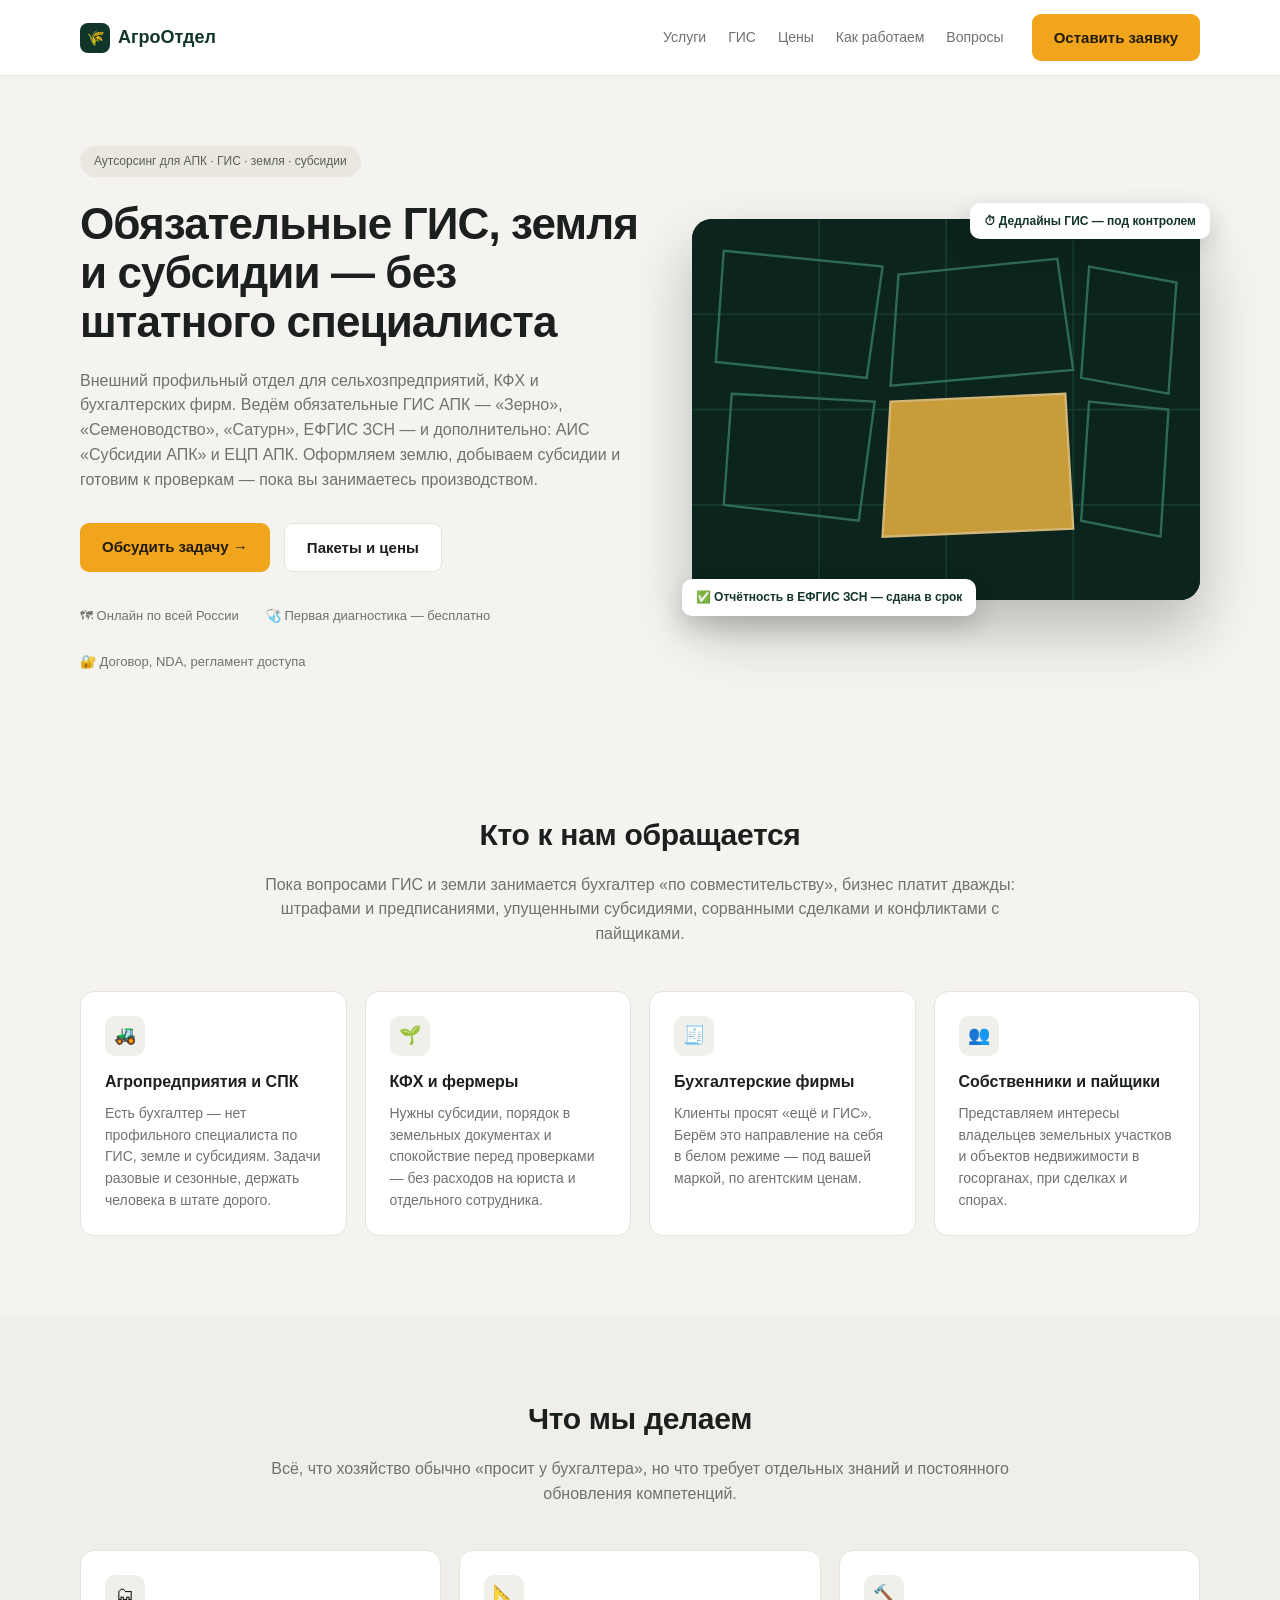
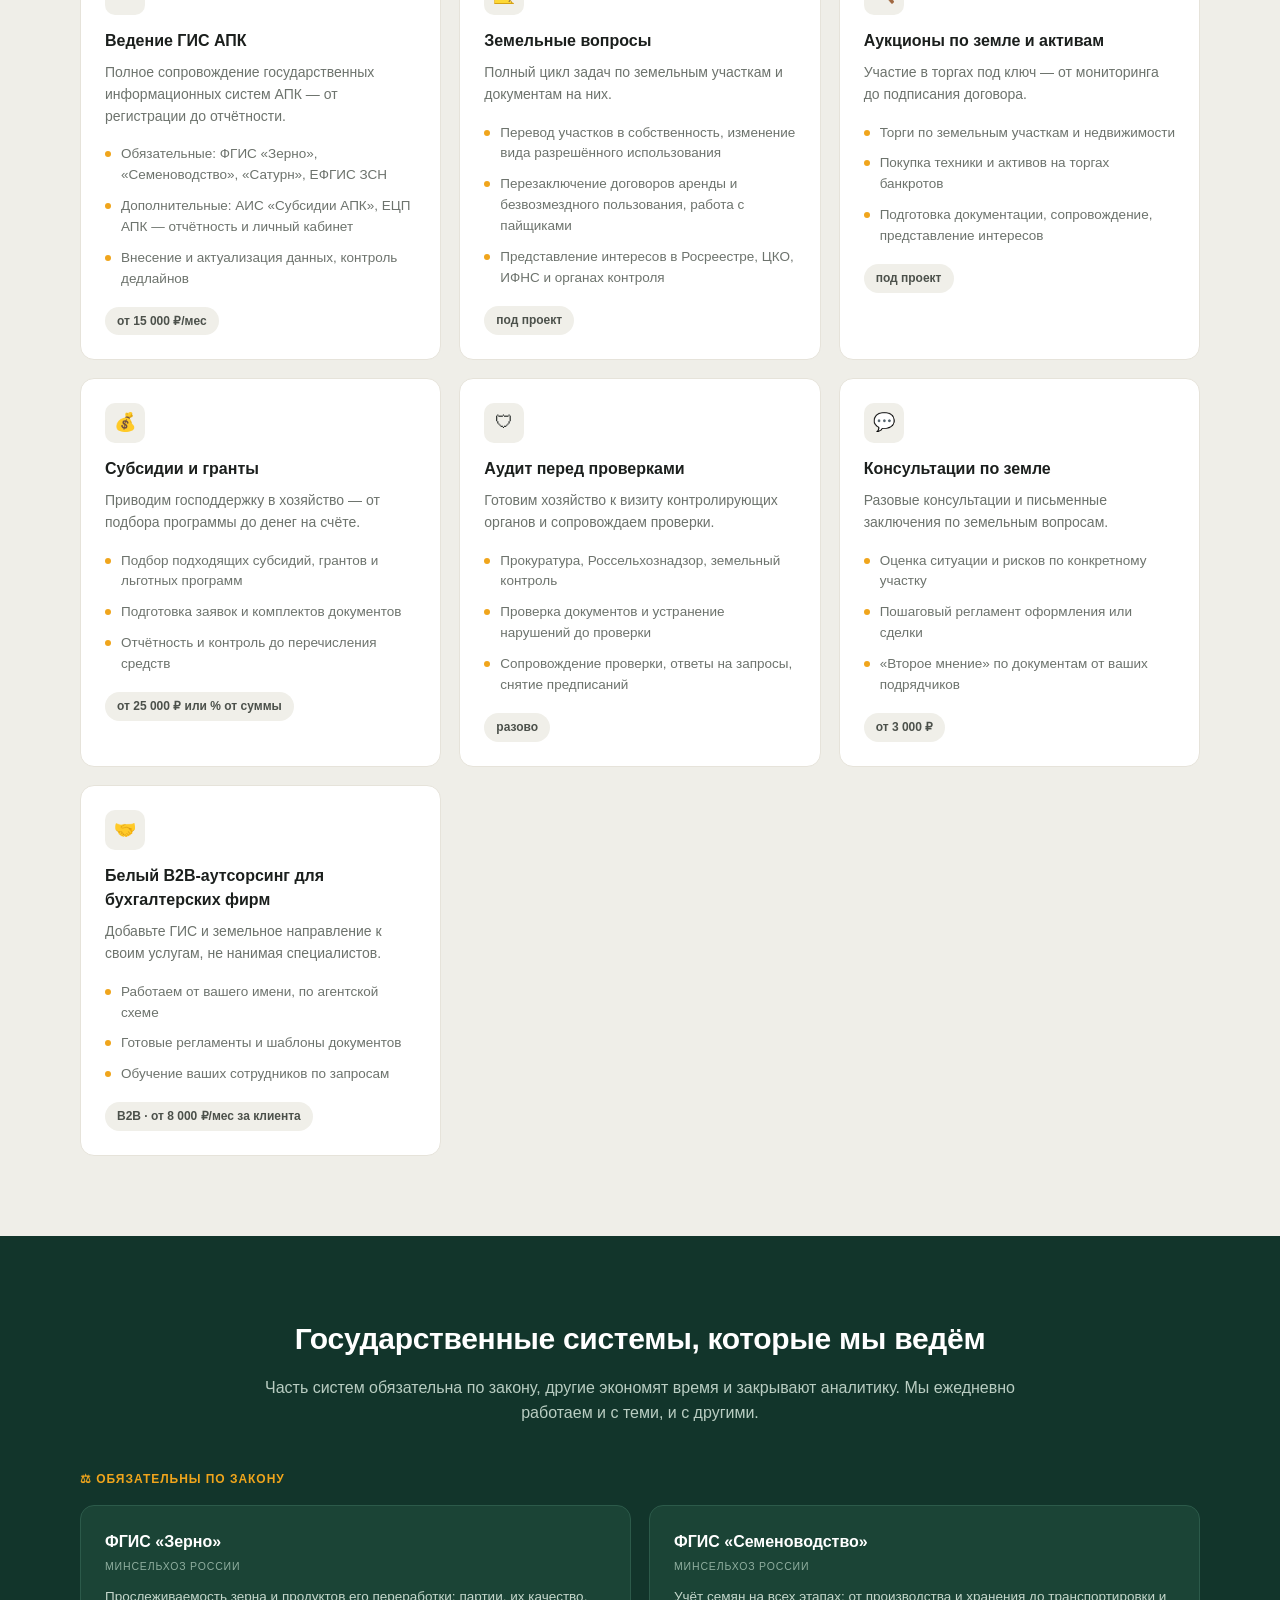
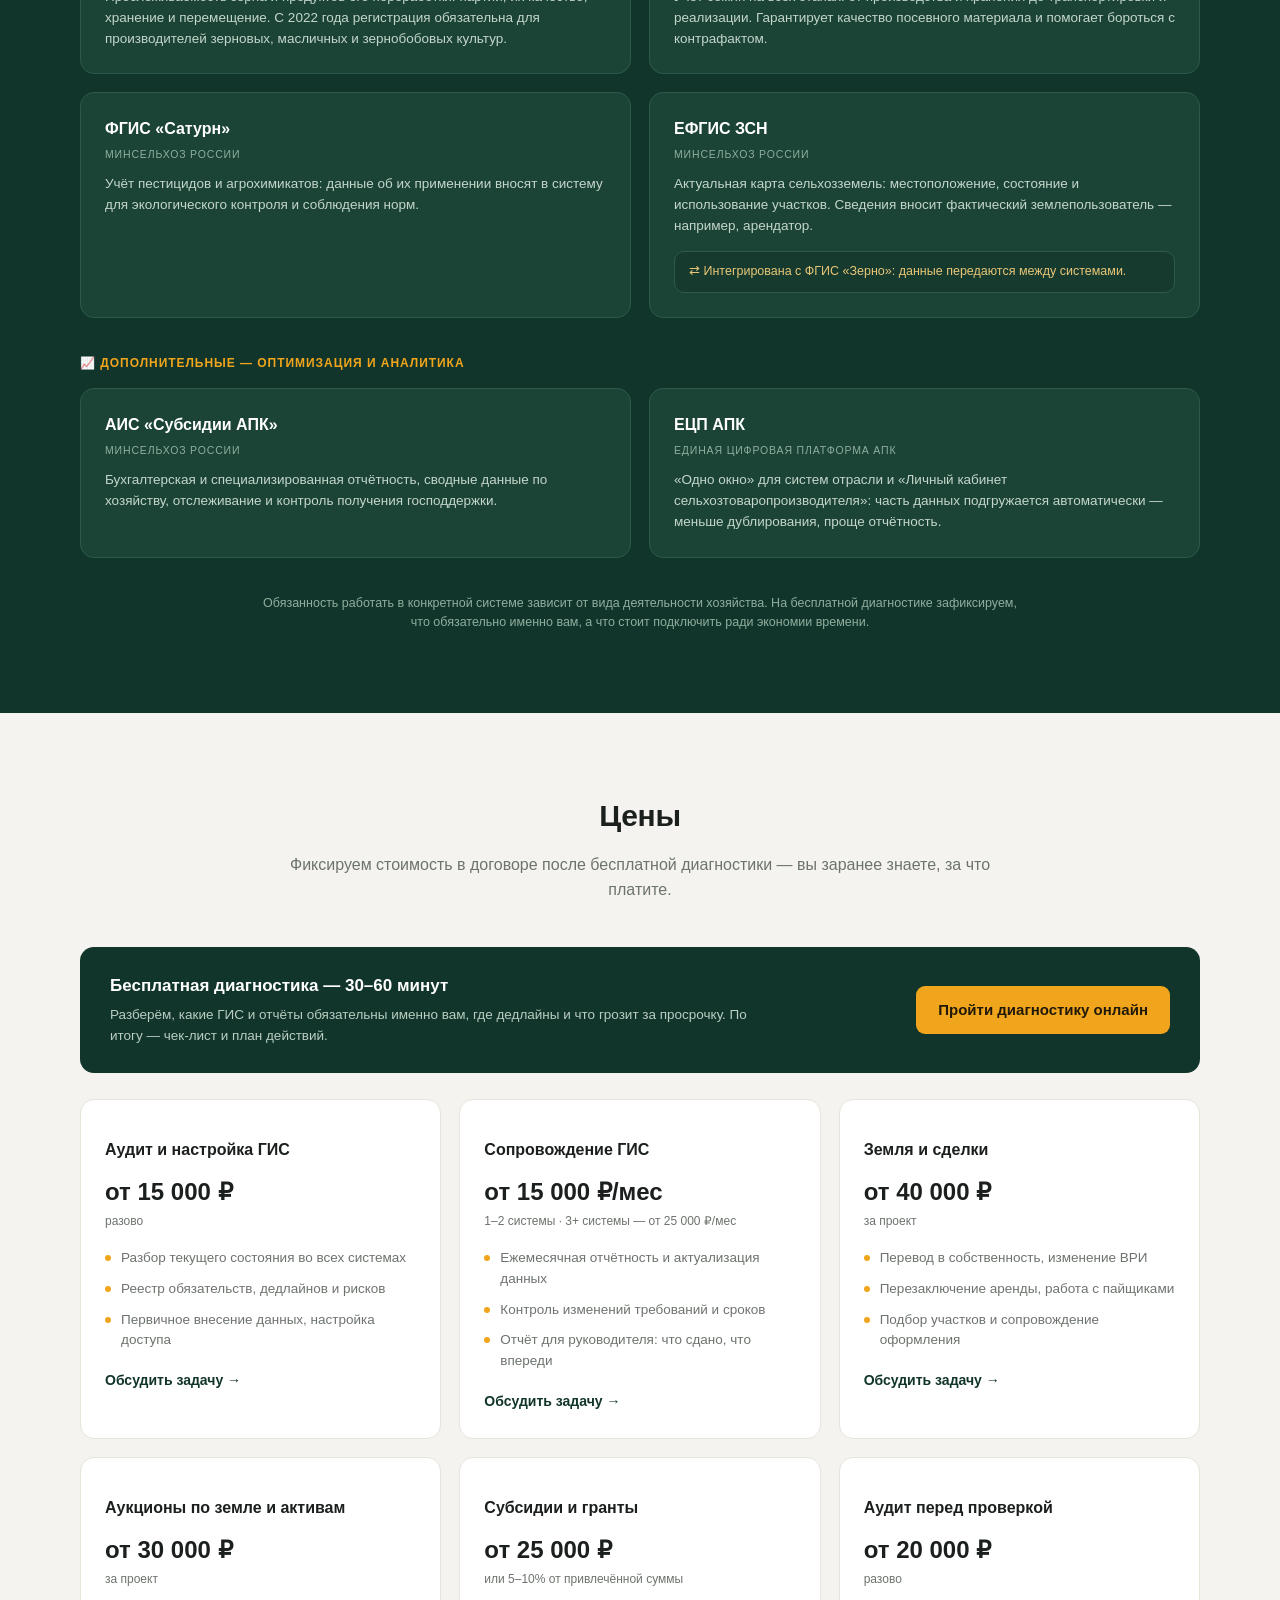
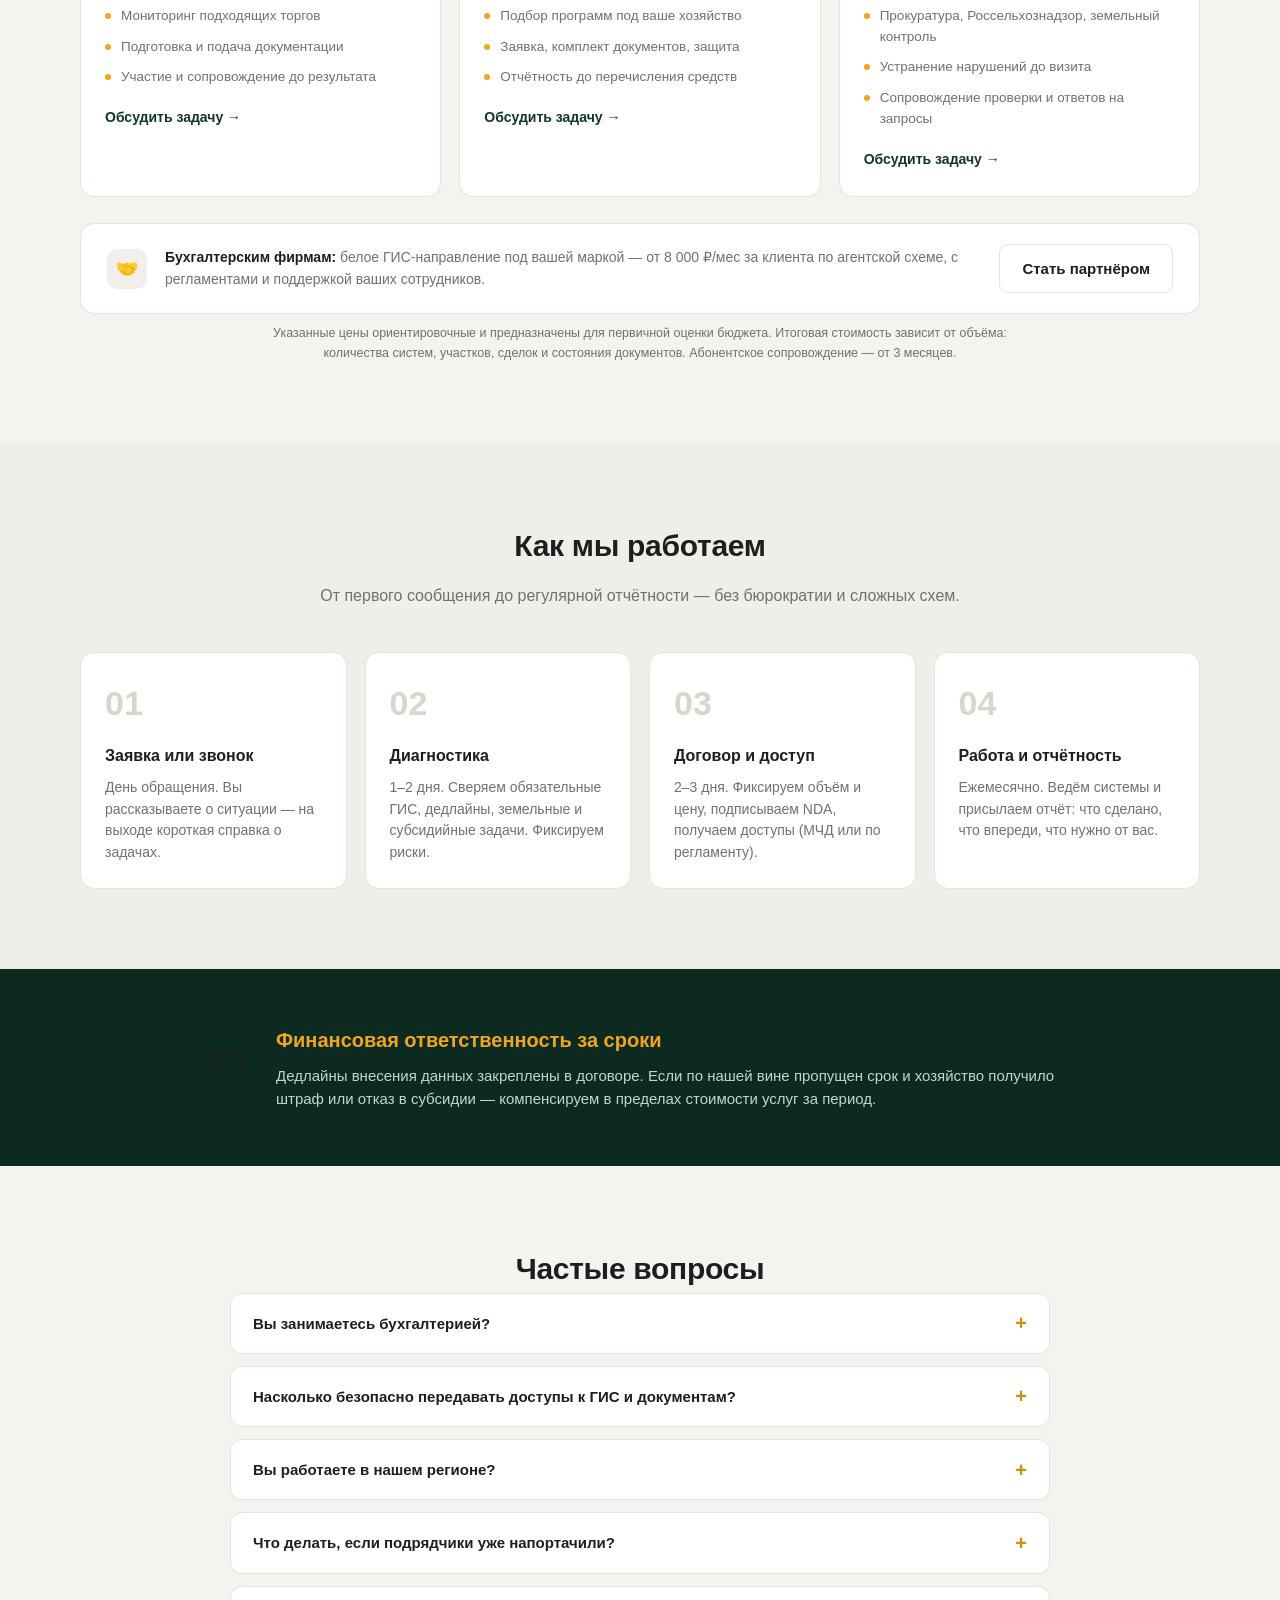
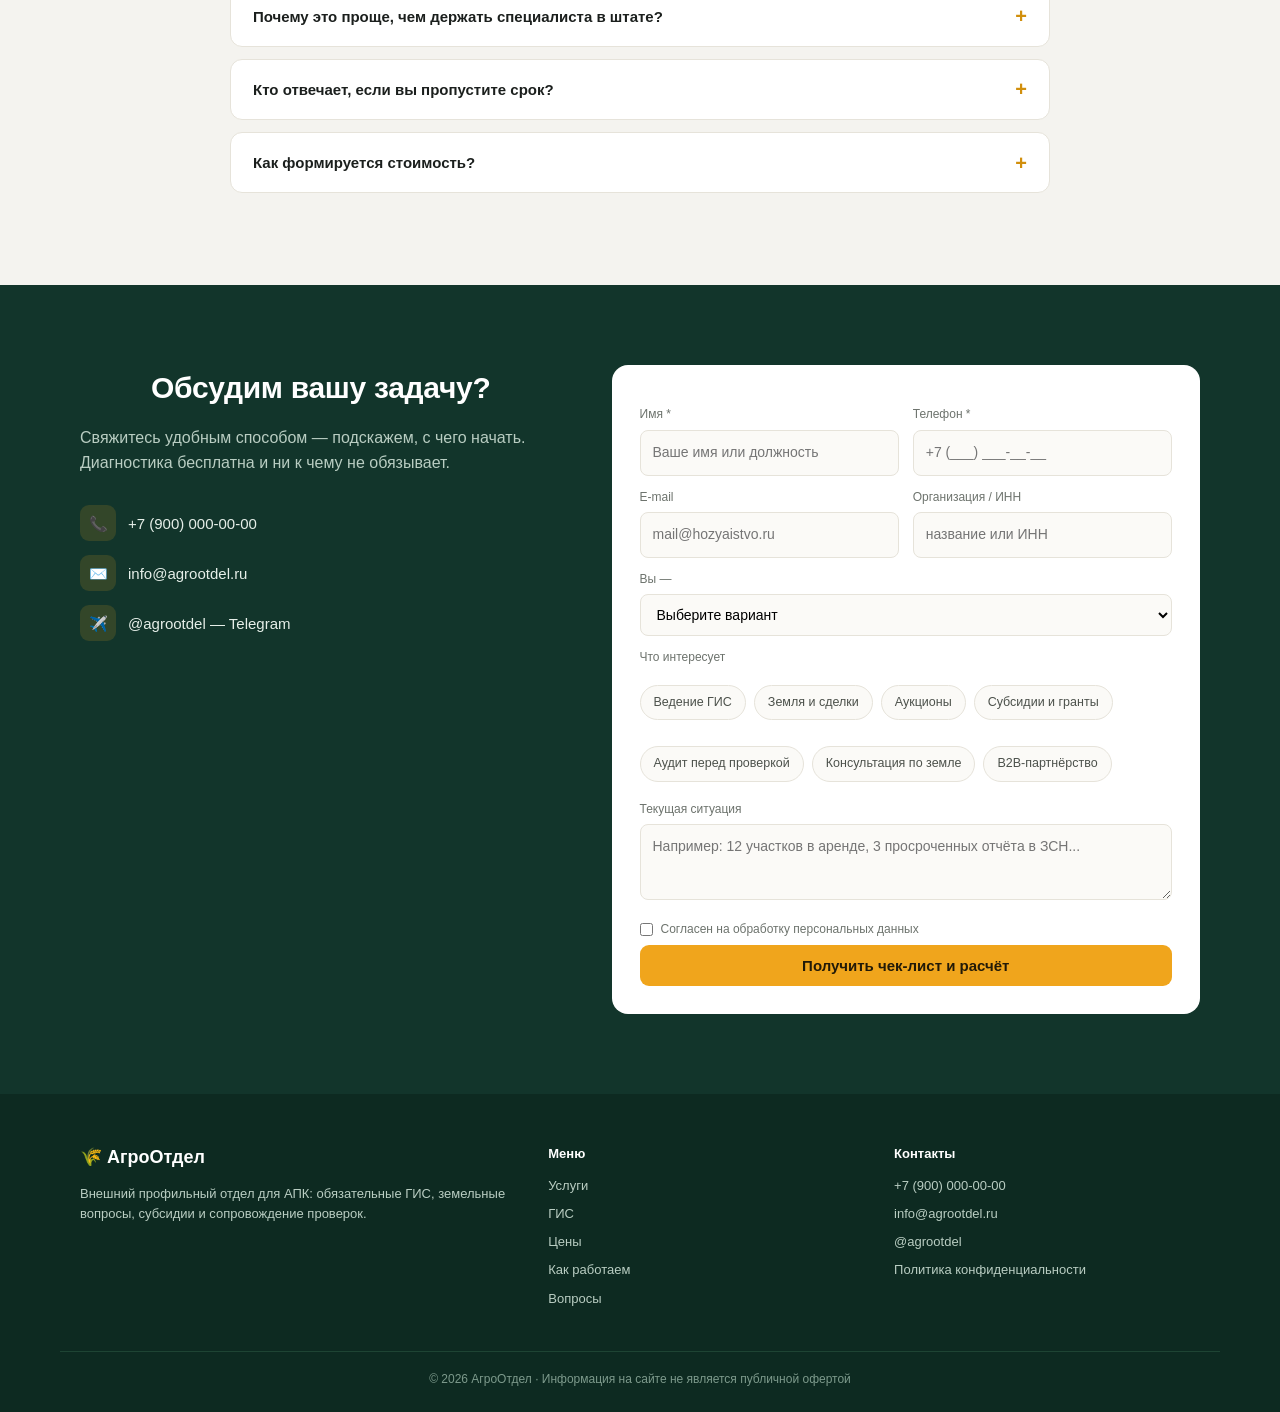
==== index.html @ 26d04b88 "first commit" ====
<!DOCTYPE html>
<html lang="ru">
<head>
    <meta charset="UTF-8">
    <meta name="viewport" content="width=device-width, initial-scale=1.0">
    <title>АгроОтдел — внешний отдел для АПК: ГИС, земля, субсидии</title>
    <meta name="description" content="Ведение ЕФГИС ЗСН, ФГИС Зерно, Семеноводство, Сатурн. Земельные вопросы, аукционы, субсидии, аудит перед проверками. Онлайн по всей России.">
    <link rel="icon" type="image/svg+xml" href="favicon.svg">
    <link rel="stylesheet" href="css/style.css">
</head>
<body>

<header class="header">
    <div class="container header-in">
        <a class="logo" href="#"><span class="logo-ic">🌾</span> АгроОтдел</a>
        <nav class="nav">
            <a href="#services">Услуги</a>
            <a href="#gis">ГИС</a>
            <a href="#prices">Цены</a>
            <a href="#process">Как работаем</a>
            <a href="#faq">Вопросы</a>
        </nav>
        <a href="#lead" class="btn btn-yellow">Оставить заявку</a>
    </div>
</header>

<!-- HERO -->
<section class="hero">
    <div class="container hero-in">
        <div class="hero-left">
            <span class="pill">Аутсорсинг для АПК · ГИС · земля · субсидии</span>
            <h1>Обязательные ГИС, земля и субсидии — без штатного специалиста</h1>
            <p class="hero-sub">Внешний профильный отдел для сельхозпредприятий, КФХ и бухгалтерских фирм. Ведём обязательные ГИС АПК — «Зерно», «Семеноводство», «Сатурн», ЕФГИС ЗСН — и дополнительно: АИС «Субсидии АПК» и ЕЦП АПК. Оформляем землю, добываем субсидии и готовим к проверкам — пока вы занимаетесь производством.</p>
            <div class="hero-btns">
                <a href="#lead" class="btn btn-yellow">Обсудить задачу →</a>
                <a href="#prices" class="btn btn-ghost">Пакеты и цены</a>
            </div>
            <div class="trust">
                <span>🗺 Онлайн по всей России</span>
                <span>🩺 Первая диагностика — бесплатно</span>
                <span>🔐 Договор, NDA, регламент доступа</span>
            </div>
        </div>
        <div class="hero-right">
            <div class="map-card">
                <svg viewBox="0 0 320 240" xmlns="http://www.w3.org/2000/svg">
                    <rect width="320" height="240" fill="#0b241d"/>
                    <g stroke="#173c2e" stroke-width="1"><path d="M0 60H320M0 120H320M0 180H320M80 0V240M160 0V240M240 0V240"/></g>
                    <g stroke="#2e6b52" stroke-width="1.5" fill="none">
                        <path d="M20 20L120 30L110 100L15 90Z"/><path d="M130 35L230 25L240 95L125 105Z"/>
                        <path d="M250 30L305 40L300 110L245 100Z"/><path d="M25 110L115 115L105 190L20 180Z"/>
                        <path d="M250 115L300 120L295 200L245 190Z"/>
                    </g>
                    <path d="M125 115L235 110L240 195L120 200Z" fill="#e8b13f" opacity="0.85" stroke="#f5d08a" stroke-width="1.5"/>
                </svg>
                <div class="float-pill fp-top">⏱ Дедлайны ГИС — под контролем</div>
                <div class="float-pill fp-bottom">✅ Отчётность в ЕФГИС ЗСН — сдана в срок</div>
            </div>
        </div>
    </div>
</section>

<!-- КТО ОБРАЩАЕТСЯ -->
<section class="section">
    <div class="container">
        <h2 class="h2">Кто к нам обращается</h2>
        <p class="sub">Пока вопросами ГИС и земли занимается бухгалтер «по совместительству», бизнес платит дважды: штрафами и предписаниями, упущенными субсидиями, сорванными сделками и конфликтами с пайщиками.</p>
        <div class="grid4">
            <div class="card"><div class="ic">🚜</div><h3>Агропредприятия и СПК</h3><p>Есть бухгалтер — нет профильного специалиста по ГИС, земле и субсидиям. Задачи разовые и сезонные, держать человека в штате дорого.</p></div>
            <div class="card"><div class="ic">🌱</div><h3>КФХ и фермеры</h3><p>Нужны субсидии, порядок в земельных документах и спокойствие перед проверками — без расходов на юриста и отдельного сотрудника.</p></div>
            <div class="card"><div class="ic">🧾</div><h3>Бухгалтерские фирмы</h3><p>Клиенты просят «ещё и ГИС». Берём это направление на себя в белом режиме — под вашей маркой, по агентским ценам.</p></div>
            <div class="card"><div class="ic">👥</div><h3>Собственники и пайщики</h3><p>Представляем интересы владельцев земельных участков и объектов недвижимости в госорганах, при сделках и спорах.</p></div>
        </div>
    </div>
</section>

<!-- УСЛУГИ -->
<section id="services" class="section alt">
    <div class="container">
        <h2 class="h2">Что мы делаем</h2>
        <p class="sub">Всё, что хозяйство обычно «просит у бухгалтера», но что требует отдельных знаний и постоянного обновления компетенций.</p>
        <div class="grid3">
            <div class="card srv">
                <div class="ic">🗂</div><h3>Ведение ГИС АПК</h3>
                <p>Полное сопровождение государственных информационных систем АПК — от регистрации до отчётности.</p>
                <ul>
                    <li>Обязательные: ФГИС «Зерно», «Семеноводство», «Сатурн», ЕФГИС ЗСН</li>
                    <li>Дополнительные: АИС «Субсидии АПК», ЕЦП АПК — отчётность и личный кабинет</li>
                    <li>Внесение и актуализация данных, контроль дедлайнов</li>
                </ul>
                <span class="tag">от 15 000 ₽/мес</span>
            </div>
            <div class="card srv">
                <div class="ic">📐</div><h3>Земельные вопросы</h3>
                <p>Полный цикл задач по земельным участкам и документам на них.</p>
                <ul>
                    <li>Перевод участков в собственность, изменение вида разрешённого использования</li>
                    <li>Перезаключение договоров аренды и безвозмездного пользования, работа с пайщиками</li>
                    <li>Представление интересов в Росреестре, ЦКО, ИФНС и органах контроля</li>
                </ul>
                <span class="tag">под проект</span>
            </div>
            <div class="card srv">
                <div class="ic">🔨</div><h3>Аукционы по земле и активам</h3>
                <p>Участие в торгах под ключ — от мониторинга до подписания договора.</p>
                <ul>
                    <li>Торги по земельным участкам и недвижимости</li>
                    <li>Покупка техники и активов на торгах банкротов</li>
                    <li>Подготовка документации, сопровождение, представление интересов</li>
                </ul>
                <span class="tag">под проект</span>
            </div>
            <div class="card srv">
                <div class="ic">💰</div><h3>Субсидии и гранты</h3>
                <p>Приводим господдержку в хозяйство — от подбора программы до денег на счёте.</p>
                <ul>
                    <li>Подбор подходящих субсидий, грантов и льготных программ</li>
                    <li>Подготовка заявок и комплектов документов</li>
                    <li>Отчётность и контроль до перечисления средств</li>
                </ul>
                <span class="tag">от 25 000 ₽ или % от суммы</span>
            </div>
            <div class="card srv">
                <div class="ic">🛡</div><h3>Аудит перед проверками</h3>
                <p>Готовим хозяйство к визиту контролирующих органов и сопровождаем проверки.</p>
                <ul>
                    <li>Прокуратура, Россельхознадзор, земельный контроль</li>
                    <li>Проверка документов и устранение нарушений до проверки</li>
                    <li>Сопровождение проверки, ответы на запросы, снятие предписаний</li>
                </ul>
                <span class="tag">разово</span>
            </div>
            <div class="card srv">
                <div class="ic">💬</div><h3>Консультации по земле</h3>
                <p>Разовые консультации и письменные заключения по земельным вопросам.</p>
                <ul>
                    <li>Оценка ситуации и рисков по конкретному участку</li>
                    <li>Пошаговый регламент оформления или сделки</li>
                    <li>«Второе мнение» по документам от ваших подрядчиков</li>
                </ul>
                <span class="tag">от 3 000 ₽</span>
            </div>
            <div class="card srv">
                <div class="ic">🤝</div><h3>Белый B2B-аутсорсинг для бухгалтерских фирм</h3>
                <p>Добавьте ГИС и земельное направление к своим услугам, не нанимая специалистов.</p>
                <ul>
                    <li>Работаем от вашего имени, по агентской схеме</li>
                    <li>Готовые регламенты и шаблоны документов</li>
                    <li>Обучение ваших сотрудников по запросам</li>
                </ul>
                <span class="tag">B2B · от 8 000 ₽/мес за клиента</span>
            </div>
        </div>
    </div>
</section>

<!-- ГИС -->
<section id="gis" class="dark">
    <div class="container">
        <h2 class="h2 light">Государственные системы, которые мы ведём</h2>
        <p class="sub light">Часть систем обязательна по закону, другие экономят время и закрывают аналитику. Мы ежедневно работаем и с теми, и с другими.</p>

        <p class="group-label">⚖ Обязательны по закону</p>
        <div class="grid2">
            <div class="gcard"><h3>ФГИС «Зерно»</h3><span class="org">МИНСЕЛЬХОЗ РОССИИ</span><p>Прослеживаемость зерна и продуктов его переработки: партии, их качество, хранение и перемещение. С 2022 года регистрация обязательна для производителей зерновых, масличных и зернобобовых культур.</p></div>
            <div class="gcard"><h3>ФГИС «Семеноводство»</h3><span class="org">МИНСЕЛЬХОЗ РОССИИ</span><p>Учёт семян на всех этапах: от производства и хранения до транспортировки и реализации. Гарантирует качество посевного материала и помогает бороться с контрафактом.</p></div>
            <div class="gcard"><h3>ФГИС «Сатурн»</h3><span class="org">МИНСЕЛЬХОЗ РОССИИ</span><p>Учёт пестицидов и агрохимикатов: данные об их применении вносят в систему для экологического контроля и соблюдения норм.</p></div>
            <div class="gcard"><h3>ЕФГИС ЗСН</h3><span class="org">МИНСЕЛЬХОЗ РОССИИ</span><p>Актуальная карта сельхозземель: местоположение, состояние и использование участков. Сведения вносит фактический землепользователь — например, арендатор.</p><div class="note">⇄ Интегрирована с ФГИС «Зерно»: данные передаются между системами.</div></div>
        </div>

        <p class="group-label">📈 Дополнительные — оптимизация и аналитика</p>
        <div class="grid2">
            <div class="gcard"><h3>АИС «Субсидии АПК»</h3><span class="org">МИНСЕЛЬХОЗ РОССИИ</span><p>Бухгалтерская и специализированная отчётность, сводные данные по хозяйству, отслеживание и контроль получения господдержки.</p></div>
            <div class="gcard"><h3>ЕЦП АПК</h3><span class="org">ЕДИНАЯ ЦИФРОВАЯ ПЛАТФОРМА АПК</span><p>«Одно окно» для систем отрасли и «Личный кабинет сельхозтоваропроизводителя»: часть данных подгружается автоматически — меньше дублирования, проще отчётность.</p></div>
        </div>
        <p class="foot-note">Обязанность работать в конкретной системе зависит от вида деятельности хозяйства. На бесплатной диагностике зафиксируем, что обязательно именно вам, а что стоит подключить ради экономии времени.</p>
    </div>
</section>

<!-- ЦЕНЫ -->
<section id="prices" class="section">
    <div class="container">
        <h2 class="h2">Цены</h2>
        <p class="sub">Фиксируем стоимость в договоре после бесплатной диагностики — вы заранее знаете, за что платите.</p>

        <div class="diag-banner">
            <div class="diag-txt">
                <strong>Бесплатная диагностика — 30–60 минут</strong>
                <p>Разберём, какие ГИС и отчёты обязательны именно вам, где дедлайны и что грозит за просрочку. По итогу — чек-лист и план действий.</p>
            </div>
            <a href="diagnostika.html" class="btn btn-yellow">Пройти диагностику онлайн</a>
        </div>

        <div class="grid3">
            <div class="card price"><h3>Аудит и настройка ГИС</h3><div class="sum">от 15 000 ₽</div><span class="per">разово</span>
                <ul><li>Разбор текущего состояния во всех системах</li><li>Реестр обязательств, дедлайнов и рисков</li><li>Первичное внесение данных, настройка доступа</li></ul>
                <a class="link" href="#lead">Обсудить задачу →</a></div>
            <div class="card price"><h3>Сопровождение ГИС</h3><div class="sum">от 15 000 ₽/мес</div><span class="per">1–2 системы · 3+ системы — от 25 000 ₽/мес</span>
                <ul><li>Ежемесячная отчётность и актуализация данных</li><li>Контроль изменений требований и сроков</li><li>Отчёт для руководителя: что сдано, что впереди</li></ul>
                <a class="link" href="#lead">Обсудить задачу →</a></div>
            <div class="card price"><h3>Земля и сделки</h3><div class="sum">от 40 000 ₽</div><span class="per">за проект</span>
                <ul><li>Перевод в собственность, изменение ВРИ</li><li>Перезаключение аренды, работа с пайщиками</li><li>Подбор участков и сопровождение оформления</li></ul>
                <a class="link" href="#lead">Обсудить задачу →</a></div>
            <div class="card price"><h3>Аукционы по земле и активам</h3><div class="sum">от 30 000 ₽</div><span class="per">за проект</span>
                <ul><li>Мониторинг подходящих торгов</li><li>Подготовка и подача документации</li><li>Участие и сопровождение до результата</li></ul>
                <a class="link" href="#lead">Обсудить задачу →</a></div>
            <div class="card price"><h3>Субсидии и гранты</h3><div class="sum">от 25 000 ₽</div><span class="per">или 5–10% от привлечённой суммы</span>
                <ul><li>Подбор программ под ваше хозяйство</li><li>Заявка, комплект документов, защита</li><li>Отчётность до перечисления средств</li></ul>
                <a class="link" href="#lead">Обсудить задачу →</a></div>
            <div class="card price"><h3>Аудит перед проверкой</h3><div class="sum">от 20 000 ₽</div><span class="per">разово</span>
                <ul><li>Прокуратура, Россельхознадзор, земельный контроль</li><li>Устранение нарушений до визита</li><li>Сопровождение проверки и ответов на запросы</li></ul>
                <a class="link" href="#lead">Обсудить задачу →</a></div>
        </div>

        <div class="b2b-banner">
            <div class="ic">🤝</div>
            <p><strong>Бухгалтерским фирмам:</strong> белое ГИС-направление под вашей маркой — от 8 000 ₽/мес за клиента по агентской схеме, с регламентами и поддержкой ваших сотрудников.</p>
            <a href="#lead" class="btn btn-ghost">Стать партнёром</a>
        </div>
        <p class="foot-note dark-note">Указанные цены ориентировочные и предназначены для первичной оценки бюджета. Итоговая стоимость зависит от объёма: количества систем, участков, сделок и состояния документов. Абонентское сопровождение — от 3 месяцев.</p>
    </div>
</section>

<!-- КАК РАБОТАЕМ -->
<section id="process" class="section alt">
    <div class="container">
        <h2 class="h2">Как мы работаем</h2>
        <p class="sub">От первого сообщения до регулярной отчётности — без бюрократии и сложных схем.</p>
        <div class="grid4">
            <div class="card step"><span class="num">01</span><h3>Заявка или звонок</h3><p>День обращения. Вы рассказываете о ситуации — на выходе короткая справка о задачах.</p></div>
            <div class="card step"><span class="num">02</span><h3>Диагностика</h3><p>1–2 дня. Сверяем обязательные ГИС, дедлайны, земельные и субсидийные задачи. Фиксируем риски.</p></div>
            <div class="card step"><span class="num">03</span><h3>Договор и доступ</h3><p>2–3 дня. Фиксируем объём и цену, подписываем NDA, получаем доступы (МЧД или по регламенту).</p></div>
            <div class="card step"><span class="num">04</span><h3>Работа и отчётность</h3><p>Ежемесячно. Ведём системы и присылаем отчёт: что сделано, что впереди, что нужно от вас.</p></div>
        </div>
    </div>
</section>

<!-- ОТВЕТСТВЕННОСТЬ -->
<section class="resp">
    <div class="container resp-in">
        <div class="resp-ic">🛡</div>
        <div>
            <h3>Финансовая ответственность за сроки</h3>
            <p>Дедлайны внесения данных закреплены в договоре. Если по нашей вине пропущен срок и хозяйство получило штраф или отказ в субсидии — компенсируем в пределах стоимости услуг за период.</p>
        </div>
    </div>
</section>

<!-- FAQ -->
<section id="faq" class="section">
    <div class="container narrow">
        <h2 class="h2">Частые вопросы</h2>
        <details class="faq"><summary>Вы занимаетесь бухгалтерией?</summary><p>Нет, сознательно. Бухгалтерия — другая ответственность и другие регламенты. Работаем в связке с вашим бухгалтером или бухгалтерской фирмой: они — налоги и первичка, мы — ГИС, земля, субсидии и проверки.</p></details>
        <details class="faq"><summary>Насколько безопасно передавать доступы к ГИС и документам?</summary><p>Работаем по МЧД или регламенту доступа, подписываем NDA. Выдаются минимально необходимые права, все действия логируются, по окончании договора доступы отзываются.</p></details>
        <details class="faq"><summary>Вы работаете в нашем регионе?</summary><p>Да, онлайн по всей России: системы и ведомства цифровые. Выезд на аудит земли и сопровождение проверок — по согласованию.</p></details>
        <details class="faq"><summary>Что делать, если подрядчики уже напортачили?</summary><p>Начинаем с аудита: фиксируем нарушения и предписания, составляем план устранения, оспариваем штрафы, где возможно, и берём ведение на себя.</p></details>
        <details class="faq"><summary>Почему это проще, чем держать специалиста в штате?</summary><p>Штатный специалист — от 60–80 тыс. ₽/мес плюс налоги, отпуск и больничные, а его знания устаревают за год. Мы — команда, которая ежедневно ведёт десятки хозяйств и держит компетенцию в тонусе.</p></details>
        <details class="faq"><summary>Кто отвечает, если вы пропустите срок?</summary><p>Мы. Дедлайны закреплены в договоре; за пропуск по нашей вине компенсируем в пределах стоимости услуг за период.</p></details>
        <details class="faq"><summary>Как формируется стоимость?</summary><p>После бесплатной диагностики фиксируем объём и цену в договоре. Абонемент — от количества систем и участков, проекты — от сложности. Цена не меняется задним числом.</p></details>
    </div>
</section>

<!-- ФОРМА -->
<section id="lead" class="dark lead">
    <div class="container lead-in">
        <div class="lead-left">
            <h2 class="h2 light">Обсудим вашу задачу?</h2>
            <p class="sub light">Свяжитесь удобным способом — подскажем, с чего начать. Диагностика бесплатна и ни к чему не обязывает.</p>
            <div class="contact-row"><span class="c-ic">📞</span> <!-- ЗАМЕНИ НА РЕАЛЬНЫЙ ТЕЛЕФОН --> +7 (900) 000-00-00</div>
            <div class="contact-row"><span class="c-ic">✉️</span> info@agrootdel.ru</div>
            <div class="contact-row"><span class="c-ic">✈️</span> @agrootdel — Telegram</div>
        </div>
        <div class="lead-right">
            <form id="lead-form" novalidate>
                <div class="f2">
                    <div><label>Имя *</label><input type="text" name="name" placeholder="Ваше имя или должность" required></div>
                    <div><label>Телефон *</label><input type="tel" name="phone" placeholder="+7 (___) ___-__-__" required></div>
                </div>
                <div class="f2">
                    <div><label>E-mail</label><input type="email" name="email" placeholder="mail@hozyaistvo.ru"></div>
                    <div><label>Организация / ИНН</label><input type="text" name="org" placeholder="название или ИНН"></div>
                </div>
                <label>Вы —</label>
                <select name="who">
                    <option value="">Выберите вариант</option>
                    <option>Агропредприятие / СПК</option>
                    <option>КФХ / фермер</option>
                    <option>Бухгалтерская фирма</option>
                    <option>Собственник / пайщик</option>
                    <option>Другое</option>
                </select>
                <label>Что интересует</label>
                <div class="chips">
                    <label class="chip"><input type="checkbox" name="interest" value="Ведение ГИС"><span>Ведение ГИС</span></label>
                    <label class="chip"><input type="checkbox" name="interest" value="Земля и сделки"><span>Земля и сделки</span></label>
                    <label class="chip"><input type="checkbox" name="interest" value="Аукционы"><span>Аукционы</span></label>
                    <label class="chip"><input type="checkbox" name="interest" value="Субсидии и гранты"><span>Субсидии и гранты</span></label>
                    <label class="chip"><input type="checkbox" name="interest" value="Аудит перед проверкой"><span>Аудит перед проверкой</span></label>
                    <label class="chip"><input type="checkbox" name="interest" value="Консультация по земле"><span>Консультация по земле</span></label>
                    <label class="chip"><input type="checkbox" name="interest" value="B2B-партнёрство"><span>B2B-партнёрство</span></label>
                </div>
                <label>Текущая ситуация</label>
                <textarea name="message" placeholder="Например: 12 участков в аренде, 3 просроченных отчёта в ЗСН..."></textarea>
                <label class="agree"><input type="checkbox"> Согласен на обработку персональных данных</label>
                <button type="submit" class="btn btn-yellow w100">Получить чек-лист и расчёт</button>
            </form>
        </div>
    </div>
</section>

<footer class="footer">
    <div class="container footer-in">
        <div>
            <div class="logo light">🌾 АгроОтдел</div>
            <p>Внешний профильный отдел для АПК: обязательные ГИС, земельные вопросы, субсидии и сопровождение проверок.</p>
        </div>
        <div>
            <strong>Меню</strong>
            <a href="#services">Услуги</a><a href="#gis">ГИС</a><a href="#prices">Цены</a><a href="#process">Как работаем</a><a href="#faq">Вопросы</a>
        </div>
        <div>
            <strong>Контакты</strong>
            <a href="tel:+79000000000">+7 (900) 000-00-00</a>
            <a href="mailto:info@agrootdel.ru">info@agrootdel.ru</a>
            <a href="#">@agrootdel</a>
            <!-- ЗАМЕНИ ССЫЛКУ НА СТРАНИЦУ ПОЛИТИКИ, КОГДА СОЗДАДИМ -->
            <a href="#">Политика конфиденциальности</a>
        </div>
    </div>
    <div class="container copy">© 2026 АгроОтдел · Информация на сайте не является публичной офертой</div>
</footer>

<script src="js/leads.js"></script>
</body>
</html>
---- css/style.css ----
:root{
    --bg:#f4f3ef; --card:#ffffff; --line:#e6e3da;
    --ink:#1b1f1d; --muted:#6d736d;
    --green:#12352b; --green-2:#0d2a21; --green-card:#1b4436; --green-line:#2c5a4a;
    --yellow:#f0a51c; --yellow-d:#d18f0d;
    --r:14px;
}
*{margin:0;padding:0;box-sizing:border-box}
html{scroll-behavior:smooth}
body{font-family:'Inter','Segoe UI',Roboto,Arial,sans-serif;background:var(--bg);color:var(--ink);line-height:1.55}
.container{max-width:1160px;margin:0 auto;padding:0 20px}
.narrow{max-width:860px}
h1{font-size:44px;line-height:1.12;letter-spacing:-.02em}
.h2{font-size:30px;text-align:center;letter-spacing:-.01em}
.h2.light{color:#fff}
.sub{color:var(--muted);text-align:center;max-width:760px;margin:14px auto 44px}
.sub.light{color:#b9cdc2}
.section{padding:80px 0}
.section.alt{background:#efeee8}
.dark{background:var(--green);padding:80px 0}

/* buttons */
.btn{display:inline-block;padding:12px 22px;border-radius:9px;font-weight:600;font-size:15px;text-decoration:none;border:none;cursor:pointer;transition:.2s}
.btn-yellow{background:var(--yellow);color:#221a08}
.btn-yellow:hover{background:var(--yellow-d)}
.btn-ghost{background:#fff;border:1px solid var(--line);color:var(--ink)}
.btn-ghost:hover{border-color:#c9c5b8}
.w100{width:100%}

/* header */
.header{background:#fff;border-bottom:1px solid var(--line);position:sticky;top:0;z-index:50}
.header-in{display:flex;align-items:center;gap:28px;padding:14px 20px}
.logo{font-weight:800;font-size:18px;color:var(--green);text-decoration:none;display:flex;align-items:center;gap:8px}
.logo-ic{display:inline-flex;width:30px;height:30px;border-radius:8px;background:var(--green);color:#fff;align-items:center;justify-content:center;font-size:15px}
.logo.light{color:#fff}
.nav{display:flex;gap:22px;margin-left:auto}
.nav a{color:var(--muted);text-decoration:none;font-size:14px}
.nav a:hover{color:var(--ink)}

/* hero */
.hero{padding:70px 0 60px}
.hero-in{display:grid;grid-template-columns:1.05fr .95fr;gap:50px;align-items:center}
.pill{display:inline-block;background:#e9e7df;border-radius:999px;padding:6px 14px;font-size:12px;color:#5c615b;margin-bottom:22px}
.hero-sub{color:var(--muted);margin:22px 0 30px;font-size:16px}
.hero-btns{display:flex;gap:14px;flex-wrap:wrap}
.trust{display:flex;gap:26px;flex-wrap:wrap;margin-top:34px;color:var(--muted);font-size:13px}
.map-card{position:relative;background:#0b241d;border-radius:20px;overflow:visible;box-shadow:0 30px 60px rgba(10,25,18,.25)}
.map-card svg{display:block;width:100%;border-radius:20px}
.float-pill{position:absolute;background:#fff;border-radius:10px;box-shadow:0 10px 26px rgba(10,20,15,.18);padding:9px 14px;font-size:12px;font-weight:600;color:#123528}
.fp-top{top:-16px;right:-10px}
.fp-bottom{bottom:-16px;left:-10px}

/* cards */
.grid4{display:grid;grid-template-columns:repeat(4,1fr);gap:18px}
.grid3{display:grid;grid-template-columns:repeat(3,1fr);gap:18px}
.grid2{display:grid;grid-template-columns:1fr 1fr;gap:18px;margin-bottom:36px}
.card{background:var(--card);border:1px solid var(--line);border-radius:var(--r);padding:24px}
.card h3{font-size:16px;margin:14px 0 8px}
.card p{color:var(--muted);font-size:14px}
.ic{width:40px;height:40px;border-radius:10px;background:#f0efe9;display:flex;align-items:center;justify-content:center;font-size:18px}
.card ul{list-style:none;margin:12px 0}
.card li{font-size:13.5px;color:var(--muted);padding:5px 0 5px 16px;position:relative}
.card li::before{content:"";position:absolute;left:0;top:12px;width:6px;height:6px;border-radius:50%;background:var(--yellow)}
.tag{display:inline-block;background:#f0efe9;border-radius:999px;padding:5px 12px;font-size:12px;font-weight:600;color:#4c514b}

/* gis dark */
.group-label{color:var(--yellow);font-size:12px;font-weight:700;letter-spacing:.08em;text-transform:uppercase;margin:10px 0 16px}
.gcard{background:var(--green-card);border:1px solid var(--green-line);border-radius:var(--r);padding:24px}
.gcard h3{color:#fff;font-size:16px}
.org{display:block;color:#8fae9f;font-size:10.5px;letter-spacing:.08em;margin:4px 0 12px}
.gcard p{color:#c4d6cb;font-size:13.5px}
.note{margin-top:14px;background:#173a2e;border:1px solid var(--green-line);border-radius:10px;padding:10px 14px;color:#e8c778;font-size:12.5px}
.foot-note{color:#8fae9f;font-size:12.5px;text-align:center;max-width:760px;margin:10px auto 0}
.dark-note{color:var(--muted)}

/* prices */
.diag-banner{background:var(--green);border-radius:var(--r);padding:26px 30px;display:flex;align-items:center;gap:24px;justify-content:space-between;margin-bottom:26px;flex-wrap:wrap}
.diag-txt strong{color:#fff;font-size:17px}
.diag-txt p{color:#b9cdc2;font-size:13.5px;margin-top:6px;max-width:640px}
.price .sum{font-size:24px;font-weight:800;margin-top:10px}
.price .per{display:block;color:var(--muted);font-size:12px;margin:2px 0 6px}
.link{color:var(--green);font-weight:600;font-size:14px;text-decoration:none}
.link:hover{color:var(--yellow-d)}
.b2b-banner{margin-top:26px;background:#fff;border:1px solid var(--line);border-radius:var(--r);padding:20px 26px;display:flex;align-items:center;gap:18px;flex-wrap:wrap}
.b2b-banner p{flex:1;min-width:260px;color:var(--muted);font-size:14px}
.b2b-banner strong{color:var(--ink)}

/* steps */
.step .num{font-size:34px;font-weight:800;color:#d8d5ca}

/* responsibility */
.resp{background:var(--green-2);padding:56px 0}
.resp-in{display:flex;gap:26px;align-items:center;max-width:900px}
.resp-ic{font-size:40px}
.resp h3{color:var(--yellow);font-size:20px;margin-bottom:8px}
.resp p{color:#c4d6cb;font-size:15px}

/* faq */
.faq{background:#fff;border:1px solid var(--line);border-radius:12px;margin-bottom:12px;overflow:hidden}
.faq summary{padding:18px 22px;font-weight:600;font-size:15px;cursor:pointer;list-style:none;position:relative;padding-right:48px}
.faq summary::-webkit-details-marker{display:none}
.faq summary::after{content:"+";position:absolute;right:22px;top:50%;transform:translateY(-50%);font-size:20px;color:var(--yellow-d)}
.faq[open] summary::after{content:"−"}
.faq p{padding:0 22px 20px;color:var(--muted);font-size:14px}

/* lead */
.lead{padding:80px 0}
.lead-in{display:grid;grid-template-columns:.9fr 1.1fr;gap:50px;align-items:start}
.lead-left .sub{margin:14px 0 30px;text-align:left}
.contact-row{display:flex;gap:12px;align-items:center;color:#e6efe9;font-size:15px;margin-bottom:14px}
.c-ic{width:36px;height:36px;border-radius:9px;background:rgba(240,165,28,.15);display:flex;align-items:center;justify-content:center}
.lead-right{background:#fff;border-radius:16px;padding:28px}
.lead-right label{display:block;font-size:12px;color:var(--muted);margin:12px 0 6px}
.lead-right input,.lead-right select,.lead-right textarea{width:100%;padding:11px 12px;border:1px solid var(--line);border-radius:8px;font:inherit;font-size:14px;background:#fbfaf7}
.lead-right textarea{min-height:76px;resize:vertical}
.f2{display:grid;grid-template-columns:1fr 1fr;gap:14px}
.chips{display:flex;flex-wrap:wrap;gap:8px}
.chip input{display:none}
.chip span{display:inline-block;border:1px solid var(--line);border-radius:999px;padding:7px 13px;font-size:12.5px;color:#4c514b;cursor:pointer;background:#fbfaf7}
.chip input:checked + span{background:var(--green);border-color:var(--green);color:#fff}
.agree{display:flex !important;align-items:center;gap:8px;font-size:12px !important;color:var(--muted) !important}
.agree input{width:auto !important}

/* footer */
.footer{background:var(--green-2);padding:50px 0 24px;color:#b9cdc2}
.footer-in{display:grid;grid-template-columns:1.4fr 1fr 1fr;gap:40px;margin-bottom:34px}
.footer p{font-size:13px;margin-top:12px}
.footer strong{color:#fff;font-size:13px;display:block;margin-bottom:12px}
.footer a{display:block;color:#b9cdc2;text-decoration:none;font-size:13px;margin-bottom:8px}
.footer a:hover{color:#fff}
.copy{border-top:1px solid #1e4434;padding-top:18px;font-size:12px;color:#7d9a8c;text-align:center}

/* responsive */
@media(max-width:1000px){
    .grid4{grid-template-columns:1fr 1fr}
    .grid3{grid-template-columns:1fr 1fr}
    .hero-in,.lead-in{grid-template-columns:1fr}
    h1{font-size:34px}
}
@media(max-width:640px){
    .grid4,.grid3,.grid2,.f2{grid-template-columns:1fr}
    .nav{display:none}
    h1{font-size:28px}
    .resp-in{flex-direction:column;text-align:center}
    .footer-in{grid-template-columns:1fr}
}
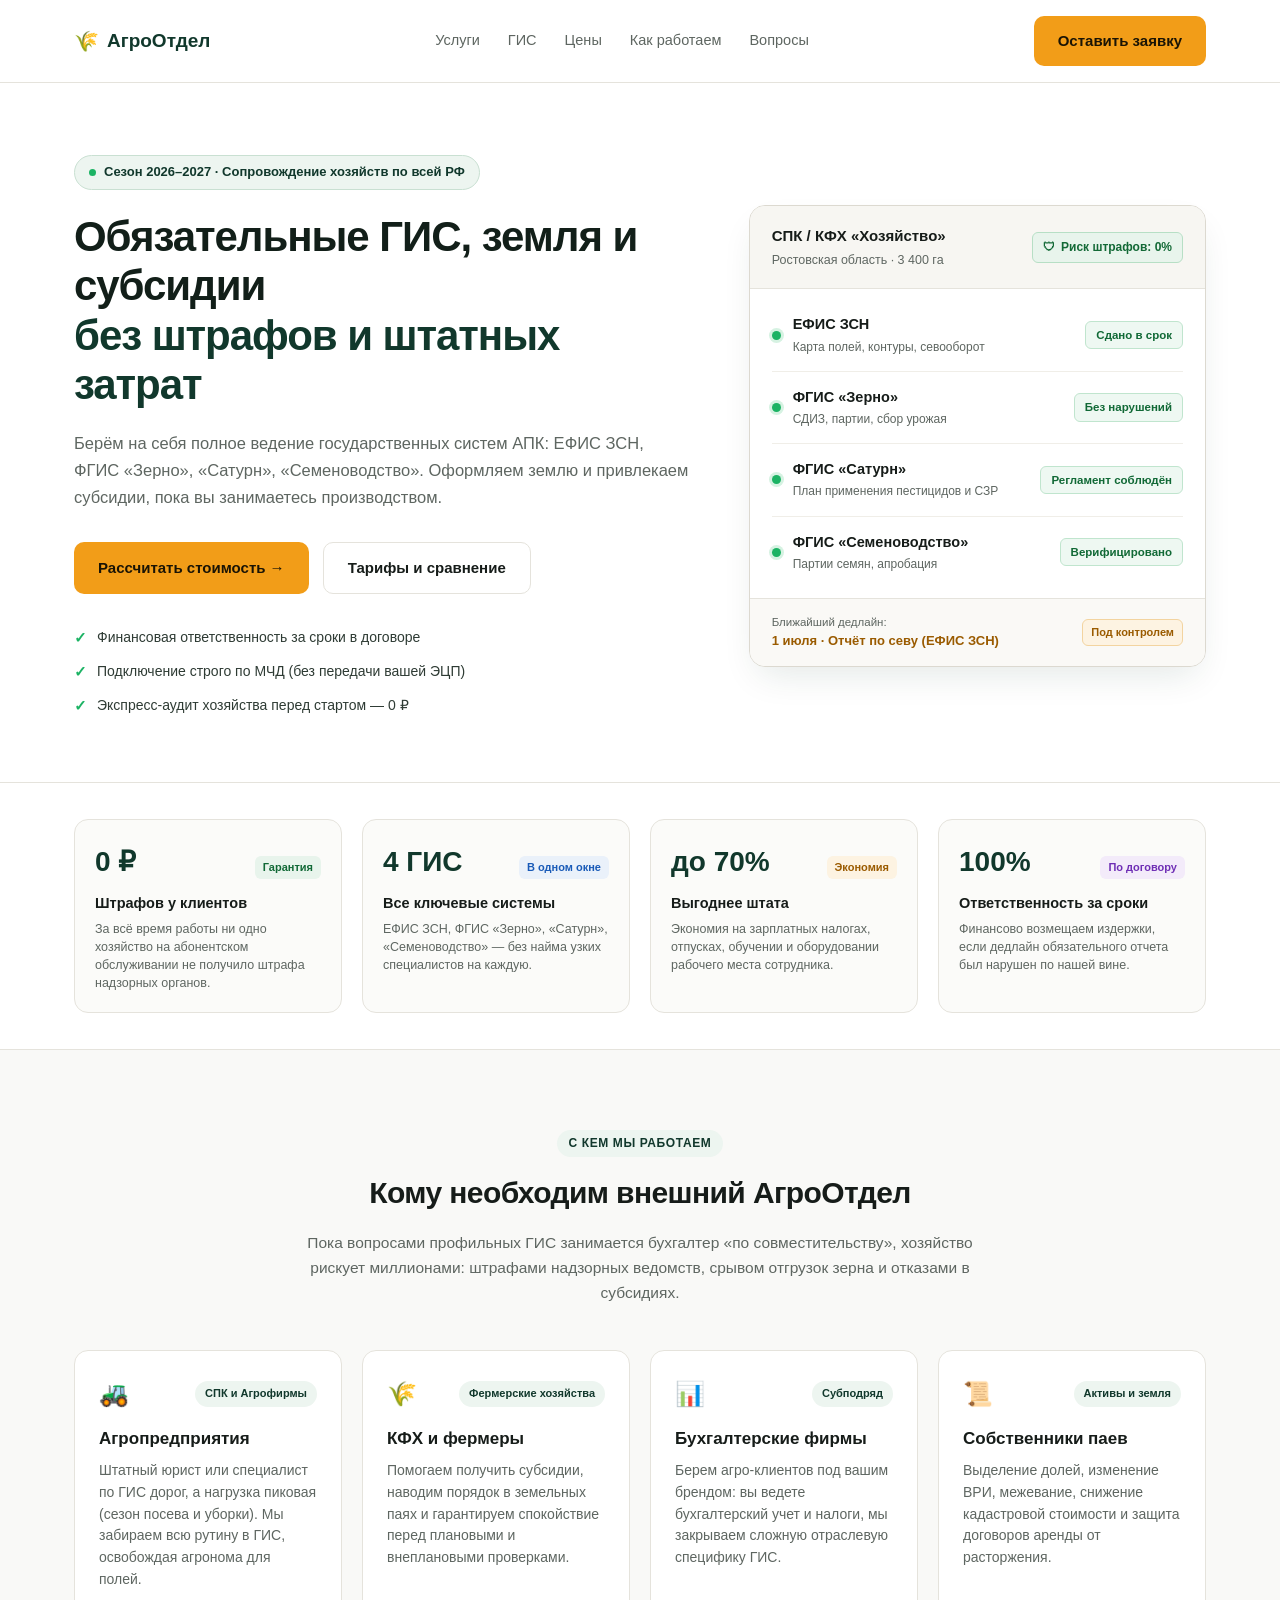
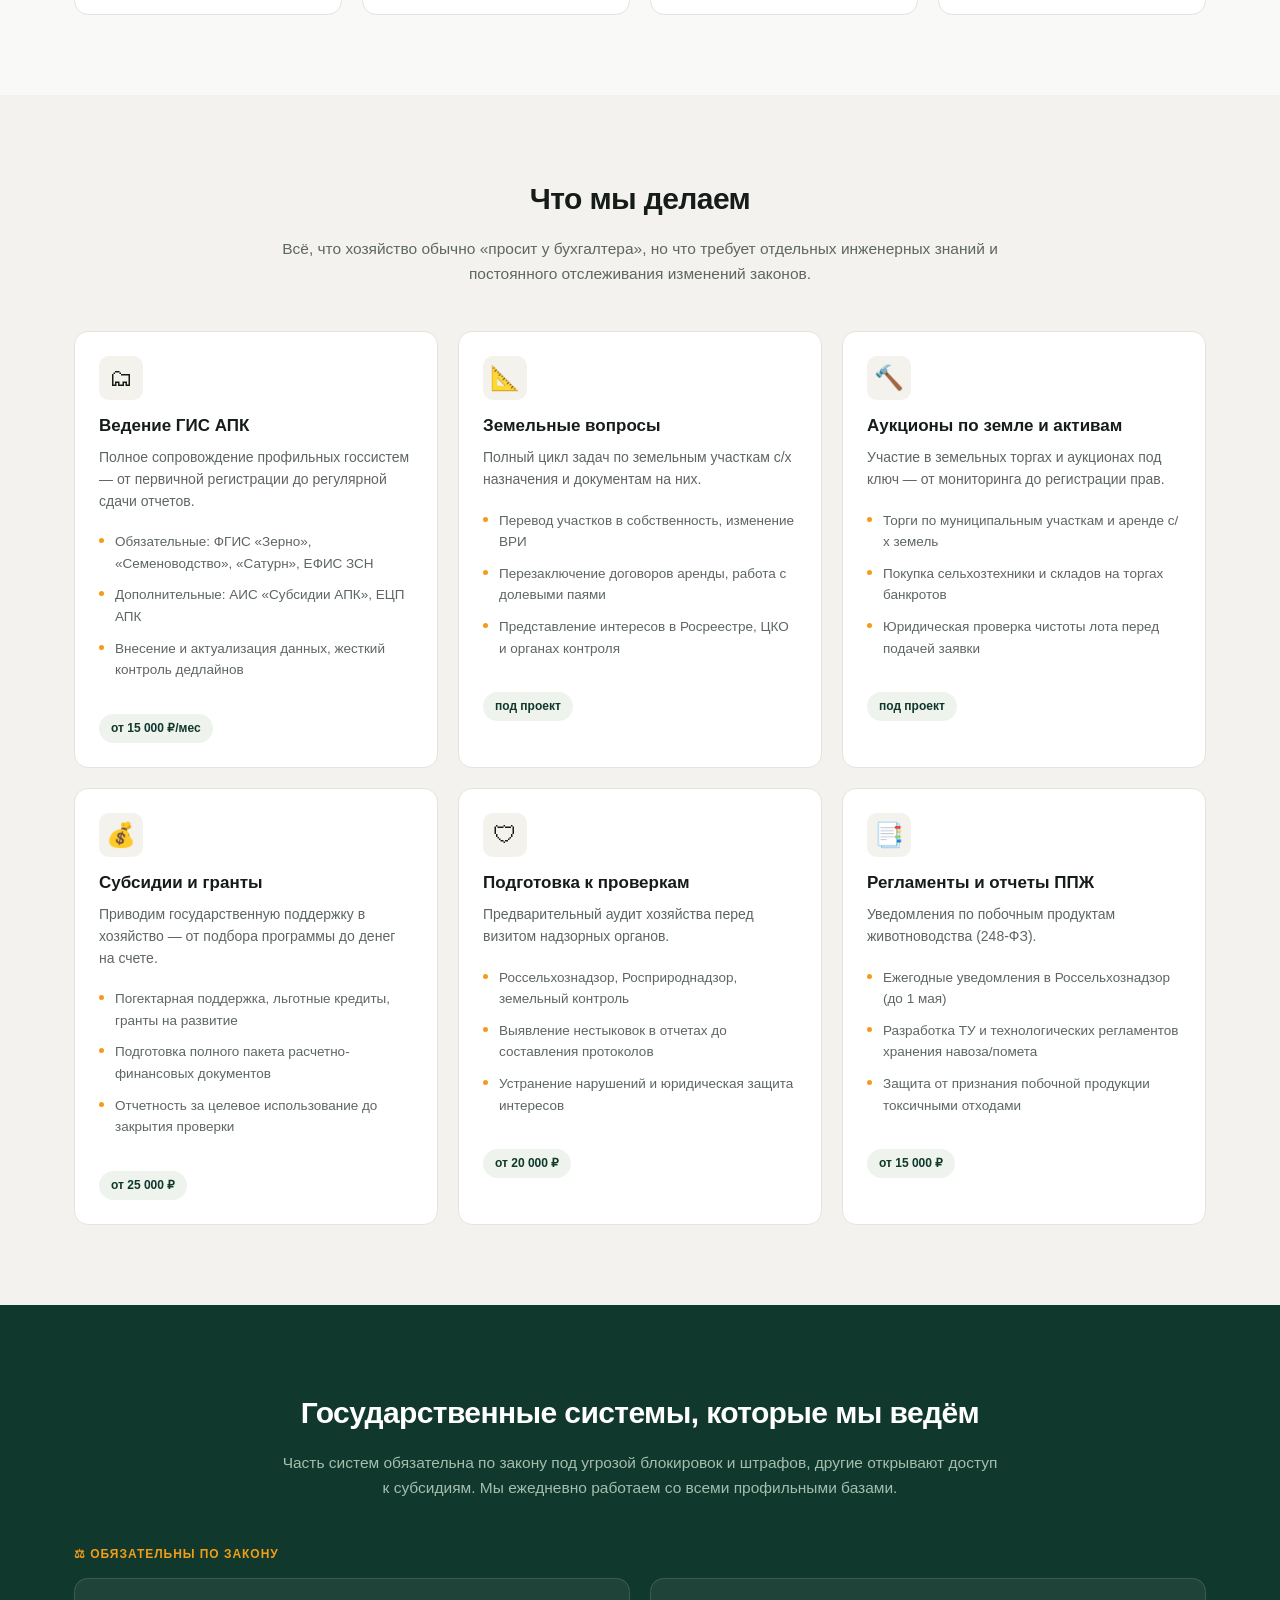
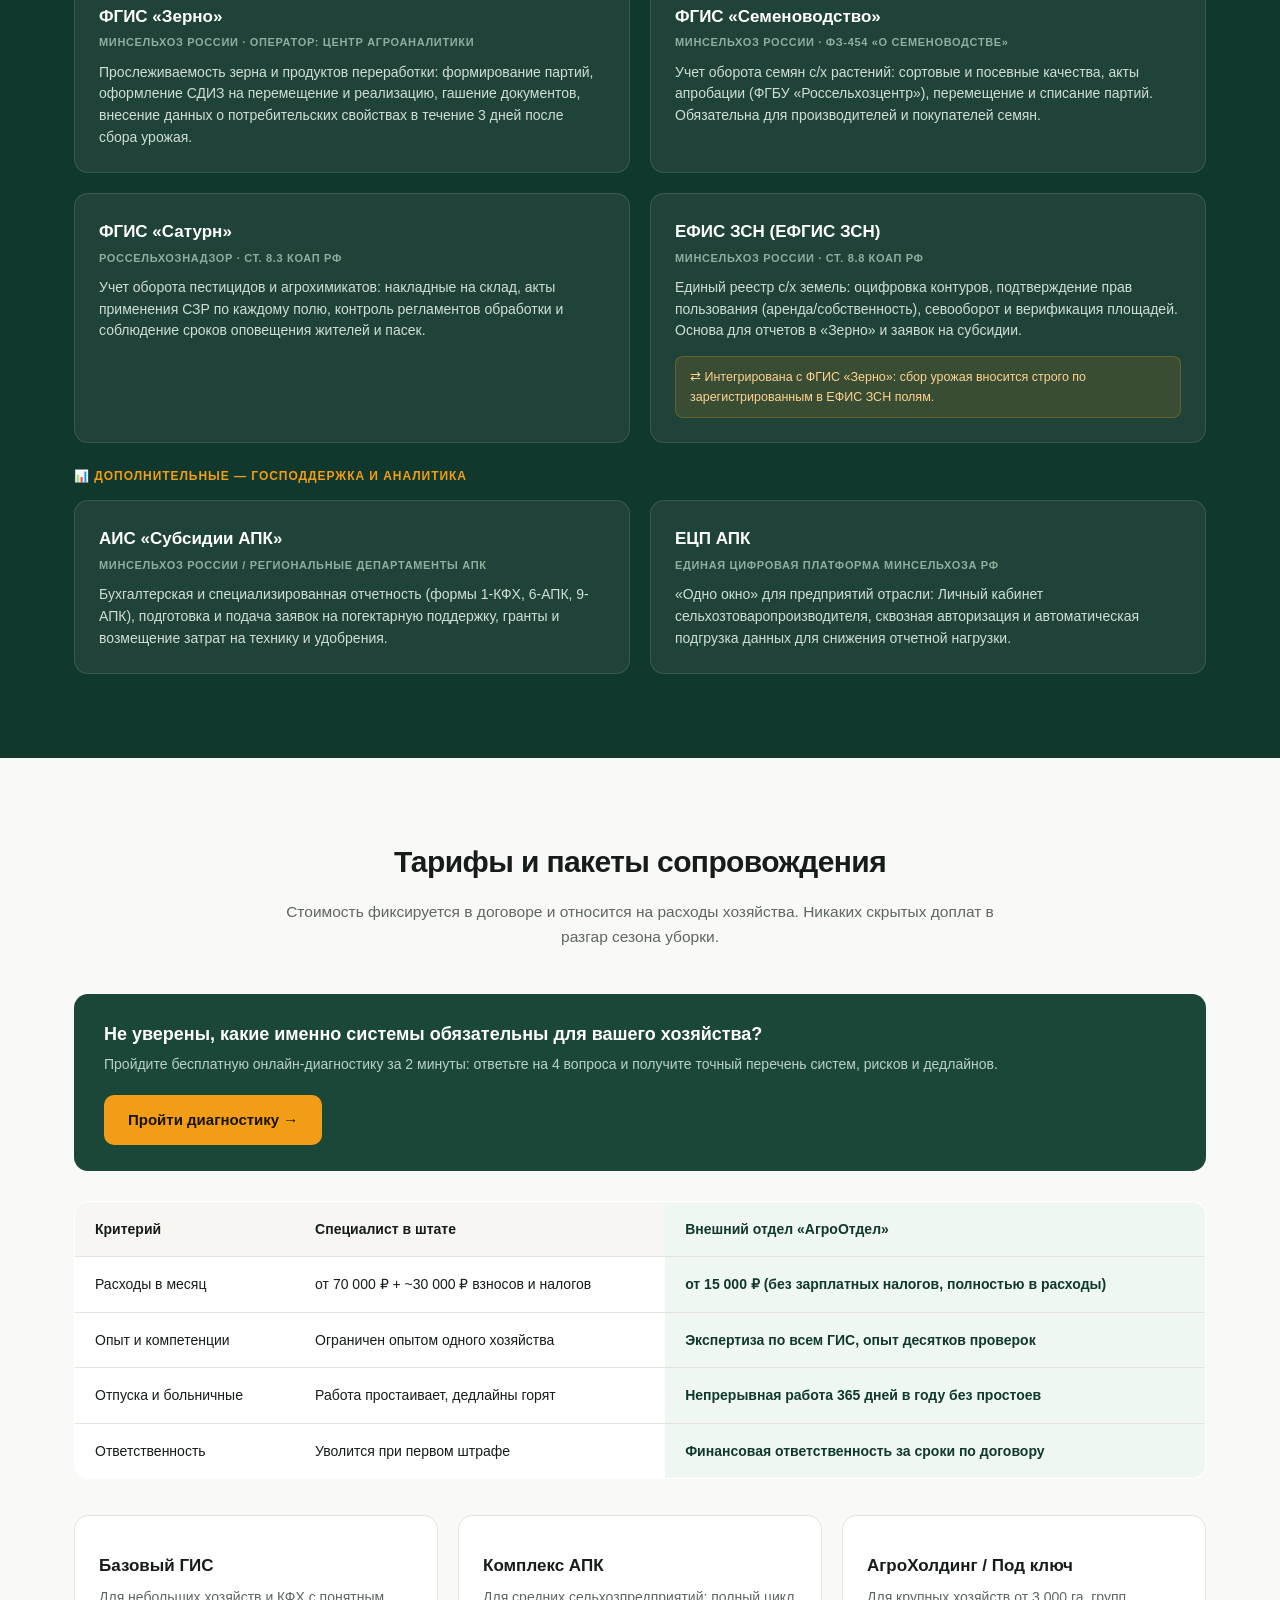
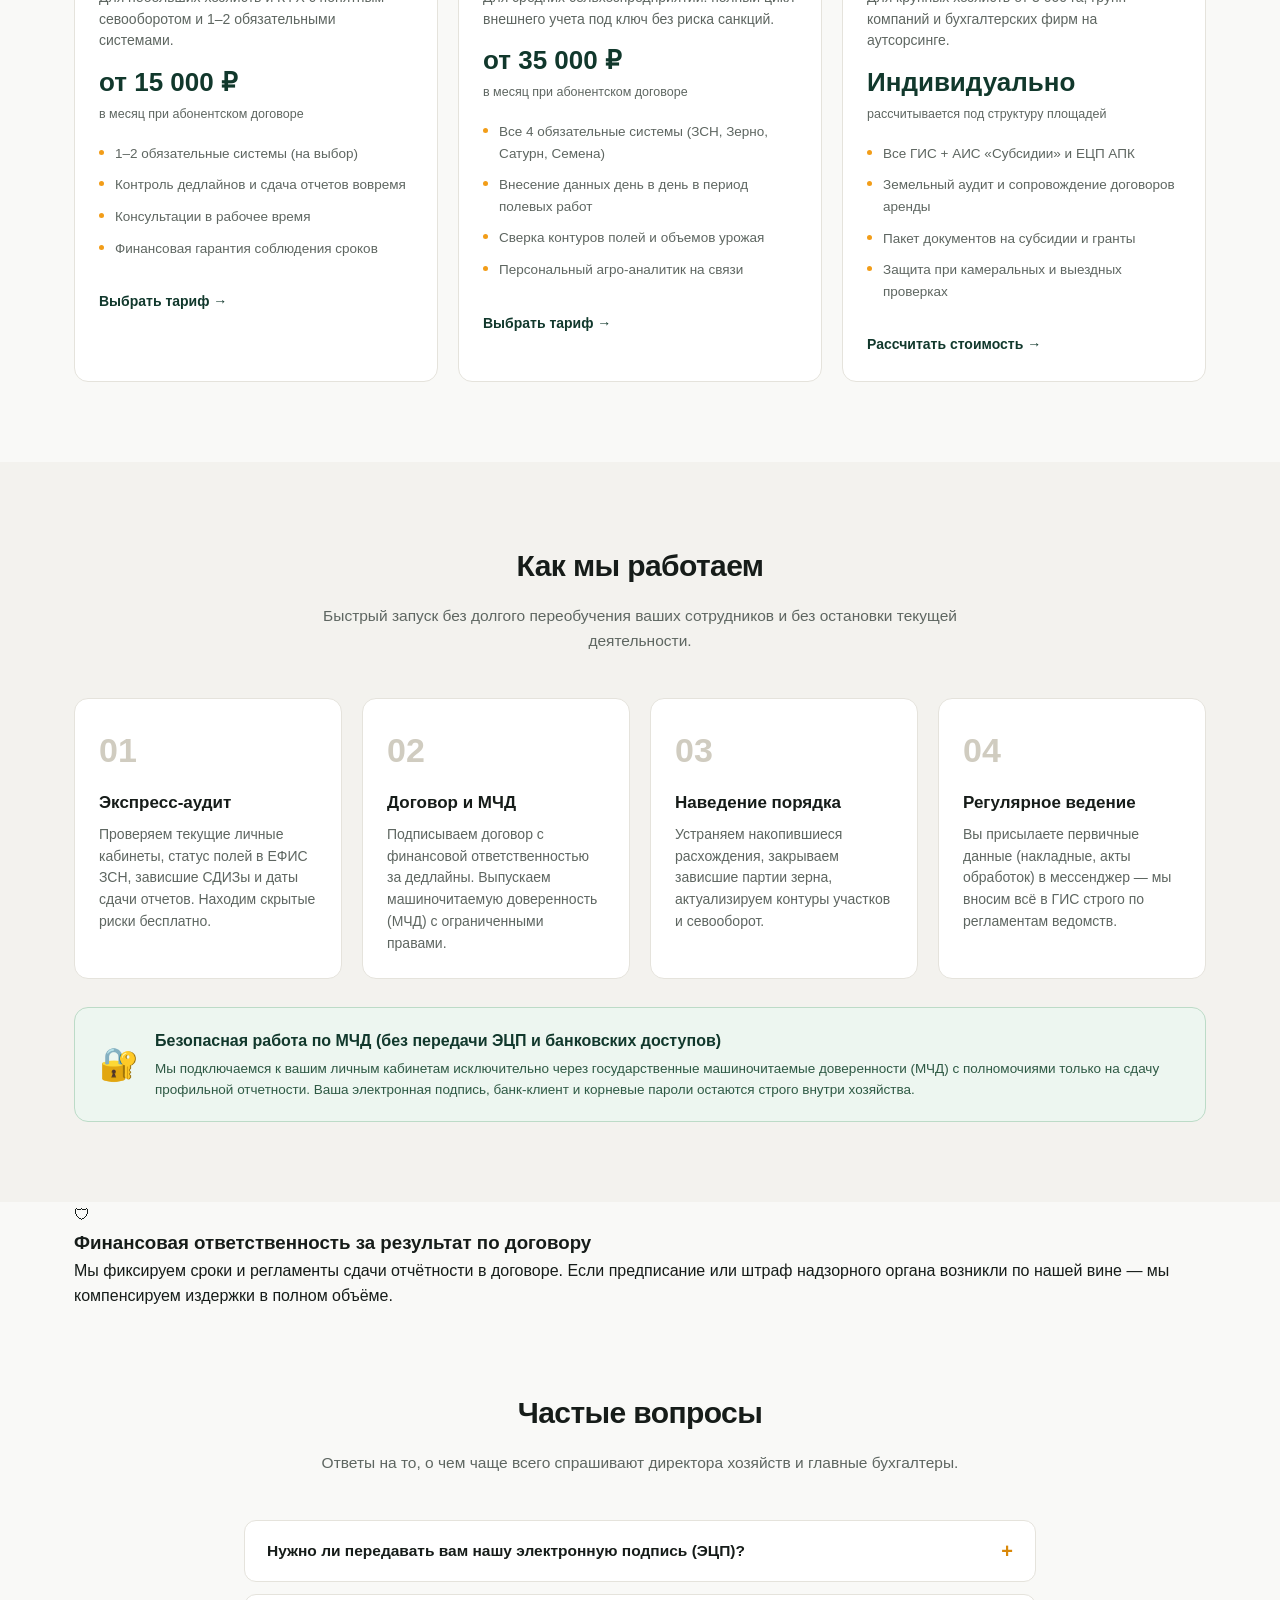
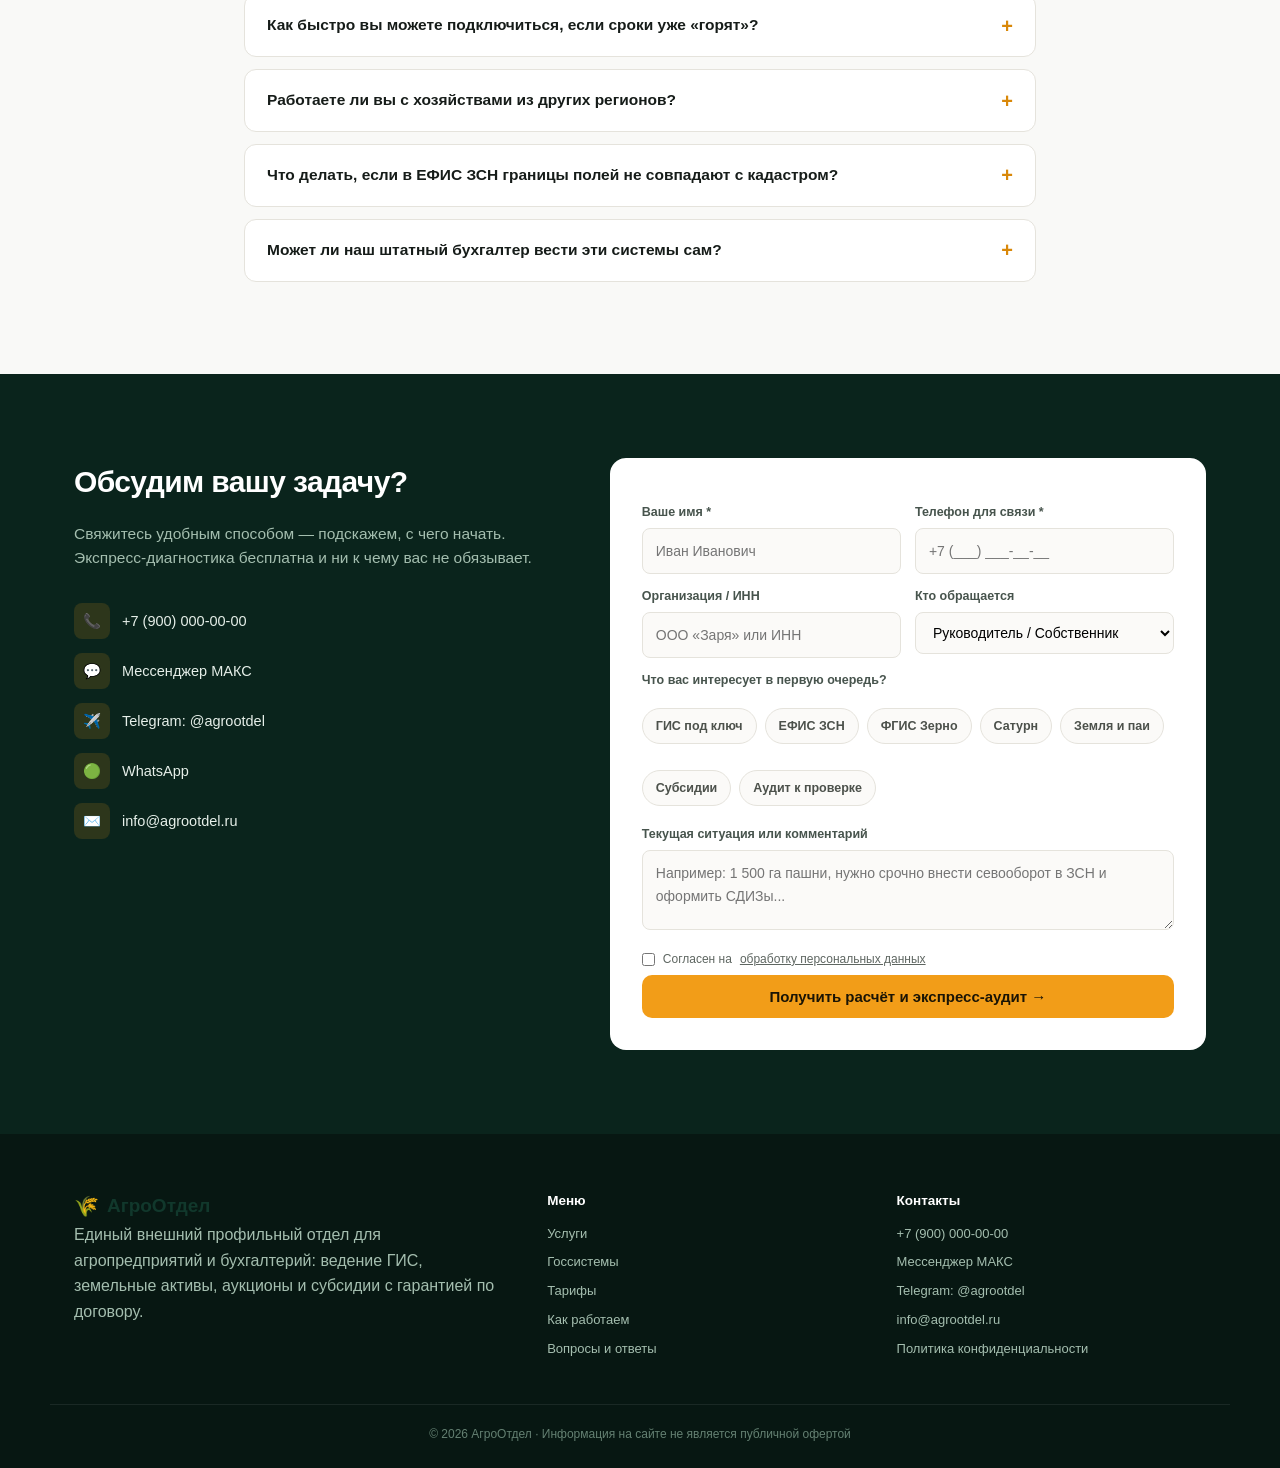
==== commit 7a2a5e5d: "v.1.1" ====
--- a/index.html
+++ b/index.html
@@ -3,9 +3,12 @@
 <head>
     <meta charset="UTF-8">
     <meta name="viewport" content="width=device-width, initial-scale=1.0">
-    <title>АгроОтдел — внешний отдел для АПК: ГИС, земля, субсидии</title>
-    <meta name="description" content="Ведение ЕФГИС ЗСН, ФГИС Зерно, Семеноводство, Сатурн. Земельные вопросы, аукционы, субсидии, аудит перед проверками. Онлайн по всей России.">
+    <title>АгроОтдел — внешний профильный отдел для АПК: ГИС, земля, субсидии</title>
+    <meta name="description" content="Ведение ЕФИС ЗСН, ФГИС Зерно, Семеноводство, Сатурн. Земельные вопросы, аукционы, субсидии, аудит перед проверками. Онлайн по всей России.">
     <link rel="icon" type="image/svg+xml" href="favicon.svg">
+    <link rel="preconnect" href="https://fonts.googleapis.com">
+    <link rel="preconnect" href="https://fonts.gstatic.com" crossorigin>
+    <link href="https://fonts.googleapis.com/css2?family=Inter:wght@400;500;600;700&family=Plus+Jakarta+Sans:wght@700;800&display=swap" rel="stylesheet">
     <link rel="stylesheet" href="css/style.css">
 </head>
 <body>
@@ -24,285 +27,557 @@
     </div>
 </header>
 
-<!-- HERO -->
 <section class="hero">
     <div class="container hero-in">
         <div class="hero-left">
-            <span class="pill">Аутсорсинг для АПК · ГИС · земля · субсидии</span>
-            <h1>Обязательные ГИС, земля и субсидии — без штатного специалиста</h1>
-            <p class="hero-sub">Внешний профильный отдел для сельхозпредприятий, КФХ и бухгалтерских фирм. Ведём обязательные ГИС АПК — «Зерно», «Семеноводство», «Сатурн», ЕФГИС ЗСН — и дополнительно: АИС «Субсидии АПК» и ЕЦП АПК. Оформляем землю, добываем субсидии и готовим к проверкам — пока вы занимаетесь производством.</p>
+            <div class="hero-badge">
+                <span class="badge-dot"></span>
+                <span>Сезон 2026–2027 · Сопровождение хозяйств по всей РФ</span>
+            </div>
+            
+            <h1>Обязательные ГИС, земля и субсидии <span class="hero-accent">без штрафов и штатных затрат</span></h1>
+            
+            <p class="hero-sub">Берём на себя полное ведение государственных систем АПК: ЕФИС ЗСН, ФГИС «Зерно», «Сатурн», «Семеноводство». Оформляем землю и привлекаем субсидии, пока вы занимаетесь производством.</p>
+            
             <div class="hero-btns">
-                <a href="#lead" class="btn btn-yellow">Обсудить задачу →</a>
-                <a href="#prices" class="btn btn-ghost">Пакеты и цены</a>
-            </div>
-            <div class="trust">
-                <span>🗺 Онлайн по всей России</span>
-                <span>🩺 Первая диагностика — бесплатно</span>
-                <span>🔐 Договор, NDA, регламент доступа</span>
-            </div>
-        </div>
+                <a href="#lead" class="btn btn-primary">Рассчитать стоимость →</a>
+                <a href="#prices" class="btn btn-secondary">Тарифы и сравнение</a>
+            </div>
+            
+            <div class="hero-bullets">
+                <div class="bullet-item"><span class="check-ic">✓</span> Финансовая ответственность за сроки в договоре</div>
+                <div class="bullet-item"><span class="check-ic">✓</span> Подключение строго по МЧД (без передачи вашей ЭЦП)</div>
+                <div class="bullet-item"><span class="check-ic">✓</span> Экспресс-аудит хозяйства перед стартом — 0 ₽</div>
+            </div>
+        </div>
+
         <div class="hero-right">
-            <div class="map-card">
-                <svg viewBox="0 0 320 240" xmlns="http://www.w3.org/2000/svg">
-                    <rect width="320" height="240" fill="#0b241d"/>
-                    <g stroke="#173c2e" stroke-width="1"><path d="M0 60H320M0 120H320M0 180H320M80 0V240M160 0V240M240 0V240"/></g>
-                    <g stroke="#2e6b52" stroke-width="1.5" fill="none">
-                        <path d="M20 20L120 30L110 100L15 90Z"/><path d="M130 35L230 25L240 95L125 105Z"/>
-                        <path d="M250 30L305 40L300 110L245 100Z"/><path d="M25 110L115 115L105 190L20 180Z"/>
-                        <path d="M250 115L300 120L295 200L245 190Z"/>
-                    </g>
-                    <path d="M125 115L235 110L240 195L120 200Z" fill="#e8b13f" opacity="0.85" stroke="#f5d08a" stroke-width="1.5"/>
-                </svg>
-                <div class="float-pill fp-top">⏱ Дедлайны ГИС — под контролем</div>
-                <div class="float-pill fp-bottom">✅ Отчётность в ЕФГИС ЗСН — сдана в срок</div>
-            </div>
-        </div>
-    </div>
-</section>
-
-<!-- КТО ОБРАЩАЕТСЯ -->
+            <div class="dash-card">
+                <div class="dash-header">
+                    <div>
+                        <div class="dash-org">СПК / КФХ «Хозяйство»</div>
+                        <div class="dash-region">Ростовская область · 3 400 га</div>
+                    </div>
+                    <div class="dash-safety">
+                        <span class="shield-ic">🛡</span>
+                        <span>Риск штрафов: 0%</span>
+                    </div>
+                </div>
+
+                <div class="dash-list">
+                    <div class="dash-row">
+                        <div class="dash-row-left">
+                            <span class="sys-dot dot-green"></span>
+                            <div>
+                                <strong>ЕФИС ЗСН</strong>
+                                <small>Карта полей, контуры, севооборот</small>
+                            </div>
+                        </div>
+                        <span class="status-pill ok">Сдано в срок</span>
+                    </div>
+
+                    <div class="dash-row">
+                        <div class="dash-row-left">
+                            <span class="sys-dot dot-green"></span>
+                            <div>
+                                <strong>ФГИС «Зерно»</strong>
+                                <small>СДИЗ, партии, сбор урожая</small>
+                            </div>
+                        </div>
+                        <span class="status-pill ok">Без нарушений</span>
+                    </div>
+
+                    <div class="dash-row">
+                        <div class="dash-row-left">
+                            <span class="sys-dot dot-green"></span>
+                            <div>
+                                <strong>ФГИС «Сатурн»</strong>
+                                <small>План применения пестицидов и СЗР</small>
+                            </div>
+                        </div>
+                        <span class="status-pill ok">Регламент соблюдён</span>
+                    </div>
+
+                    <div class="dash-row">
+                        <div class="dash-row-left">
+                            <span class="sys-dot dot-green"></span>
+                            <div>
+                                <strong>ФГИС «Семеноводство»</strong>
+                                <small>Партии семян, апробация</small>
+                            </div>
+                        </div>
+                        <span class="status-pill ok">Верифицировано</span>
+                    </div>
+                </div>
+
+                <div class="dash-footer">
+                    <div class="df-text">
+                        <span>Ближайший дедлайн:</span>
+                        <strong>1 июля · Отчёт по севу (ЕФИС ЗСН)</strong>
+                    </div>
+                    <span class="df-badge">Под контролем</span>
+                </div>
+            </div>
+        </div>
+    </div>
+</section>
+
+<div class="stats-section">
+    <div class="container">
+        <div class="stats-grid">
+            <div class="stat-card">
+                <div class="stat-top">
+                    <span class="stat-num">0 ₽</span>
+                    <span class="stat-badge green">Гарантия</span>
+                </div>
+                <div class="stat-title">Штрафов у клиентов</div>
+                <div class="stat-desc">За всё время работы ни одно хозяйство на абонентском обслуживании не получило штрафа надзорных органов.</div>
+            </div>
+
+            <div class="stat-card">
+                <div class="stat-top">
+                    <span class="stat-num">4 ГИС</span>
+                    <span class="stat-badge blue">В одном окне</span>
+                </div>
+                <div class="stat-title">Все ключевые системы</div>
+                <div class="stat-desc">ЕФИС ЗСН, ФГИС «Зерно», «Сатурн», «Семеноводство» — без найма узких специалистов на каждую.</div>
+            </div>
+
+            <div class="stat-card">
+                <div class="stat-top">
+                    <span class="stat-num">до 70%</span>
+                    <span class="stat-badge yellow">Экономия</span>
+                </div>
+                <div class="stat-title">Выгоднее штата</div>
+                <div class="stat-desc">Экономия на зарплатных налогах, отпусках, обучении и оборудовании рабочего места сотрудника.</div>
+            </div>
+
+            <div class="stat-card">
+                <div class="stat-top">
+                    <span class="stat-num">100%</span>
+                    <span class="stat-badge purple">По договору</span>
+                </div>
+                <div class="stat-title">Ответственность за сроки</div>
+                <div class="stat-desc">Финансово возмещаем издержки, если дедлайн обязательного отчета был нарушен по нашей вине.</div>
+            </div>
+        </div>
+    </div>
+</div>
+
 <section class="section">
     <div class="container">
-        <h2 class="h2">Кто к нам обращается</h2>
-        <p class="sub">Пока вопросами ГИС и земли занимается бухгалтер «по совместительству», бизнес платит дважды: штрафами и предписаниями, упущенными субсидиями, сорванными сделками и конфликтами с пайщиками.</p>
+        <div class="section-badge">С кем мы работаем</div>
+        <h2 class="h2">Кому необходим внешний АгроОтдел</h2>
+        <p class="sub">Пока вопросами профильных ГИС занимается бухгалтер «по совместительству», хозяйство рискует миллионами: штрафами надзорных ведомств, срывом отгрузок зерна и отказами в субсидиях.</p>
+        
         <div class="grid4">
-            <div class="card"><div class="ic">🚜</div><h3>Агропредприятия и СПК</h3><p>Есть бухгалтер — нет профильного специалиста по ГИС, земле и субсидиям. Задачи разовые и сезонные, держать человека в штате дорого.</p></div>
-            <div class="card"><div class="ic">🌱</div><h3>КФХ и фермеры</h3><p>Нужны субсидии, порядок в земельных документах и спокойствие перед проверками — без расходов на юриста и отдельного сотрудника.</p></div>
-            <div class="card"><div class="ic">🧾</div><h3>Бухгалтерские фирмы</h3><p>Клиенты просят «ещё и ГИС». Берём это направление на себя в белом режиме — под вашей маркой, по агентским ценам.</p></div>
-            <div class="card"><div class="ic">👥</div><h3>Собственники и пайщики</h3><p>Представляем интересы владельцев земельных участков и объектов недвижимости в госорганах, при сделках и спорах.</p></div>
-        </div>
-    </div>
-</section>
-
-<!-- УСЛУГИ -->
+            <div class="card audience-card">
+                <div class="aud-top">
+                    <div class="aud-icon">🚜</div>
+                    <span class="aud-pill">СПК и Агрофирмы</span>
+                </div>
+                <h3>Агропредприятия</h3>
+                <p>Штатный юрист или специалист по ГИС дорог, а нагрузка пиковая (сезон посева и уборки). Мы забираем всю рутину в ГИС, освобождая агронома для полей.</p>
+            </div>
+
+            <div class="card audience-card">
+                <div class="aud-top">
+                    <div class="aud-icon">🌾</div>
+                    <span class="aud-pill">Фермерские хозяйства</span>
+                </div>
+                <h3>КФХ и фермеры</h3>
+                <p>Помогаем получить субсидии, наводим порядок в земельных паях и гарантируем спокойствие перед плановыми и внеплановыми проверками.</p>
+            </div>
+
+            <div class="card audience-card">
+                <div class="aud-top">
+                    <div class="aud-icon">📊</div>
+                    <span class="aud-pill">Субподряд</span>
+                </div>
+                <h3>Бухгалтерские фирмы</h3>
+                <p>Берем агро-клиентов под вашим брендом: вы ведете бухгалтерский учет и налоги, мы закрываем сложную отраслевую специфику ГИС.</p>
+            </div>
+
+            <div class="card audience-card">
+                <div class="aud-top">
+                    <div class="aud-icon">📜</div>
+                    <span class="aud-pill">Активы и земля</span>
+                </div>
+                <h3>Собственники паев</h3>
+                <p>Выделение долей, изменение ВРИ, межевание, снижение кадастровой стоимости и защита договоров аренды от расторжения.</p>
+            </div>
+        </div>
+    </div>
+</section>
+
 <section id="services" class="section alt">
     <div class="container">
         <h2 class="h2">Что мы делаем</h2>
-        <p class="sub">Всё, что хозяйство обычно «просит у бухгалтера», но что требует отдельных знаний и постоянного обновления компетенций.</p>
+        <p class="sub">Всё, что хозяйство обычно «просит у бухгалтера», но что требует отдельных инженерных знаний и постоянного отслеживания изменений законов.</p>
+        
         <div class="grid3">
-            <div class="card srv">
-                <div class="ic">🗂</div><h3>Ведение ГИС АПК</h3>
-                <p>Полное сопровождение государственных информационных систем АПК — от регистрации до отчётности.</p>
-                <ul>
-                    <li>Обязательные: ФГИС «Зерно», «Семеноводство», «Сатурн», ЕФГИС ЗСН</li>
-                    <li>Дополнительные: АИС «Субсидии АПК», ЕЦП АПК — отчётность и личный кабинет</li>
-                    <li>Внесение и актуализация данных, контроль дедлайнов</li>
+            <div class="card">
+                <div class="ic">🗂</div>
+                <h3>Ведение ГИС АПК</h3>
+                <p>Полное сопровождение профильных госсистем — от первичной регистрации до регулярной сдачи отчетов.</p>
+                <ul>
+                    <li>Обязательные: ФГИС «Зерно», «Семеноводство», «Сатурн», ЕФИС ЗСН</li>
+                    <li>Дополнительные: АИС «Субсидии АПК», ЕЦП АПК</li>
+                    <li>Внесение и актуализация данных, жесткий контроль дедлайнов</li>
                 </ul>
                 <span class="tag">от 15 000 ₽/мес</span>
             </div>
-            <div class="card srv">
-                <div class="ic">📐</div><h3>Земельные вопросы</h3>
-                <p>Полный цикл задач по земельным участкам и документам на них.</p>
-                <ul>
-                    <li>Перевод участков в собственность, изменение вида разрешённого использования</li>
-                    <li>Перезаключение договоров аренды и безвозмездного пользования, работа с пайщиками</li>
-                    <li>Представление интересов в Росреестре, ЦКО, ИФНС и органах контроля</li>
+
+            <div class="card">
+                <div class="ic">📐</div>
+                <h3>Земельные вопросы</h3>
+                <p>Полный цикл задач по земельным участкам с/х назначения и документам на них.</p>
+                <ul>
+                    <li>Перевод участков в собственность, изменение ВРИ</li>
+                    <li>Перезаключение договоров аренды, работа с долевыми паями</li>
+                    <li>Представление интересов в Росреестре, ЦКО и органах контроля</li>
                 </ul>
                 <span class="tag">под проект</span>
             </div>
-            <div class="card srv">
-                <div class="ic">🔨</div><h3>Аукционы по земле и активам</h3>
-                <p>Участие в торгах под ключ — от мониторинга до подписания договора.</p>
-                <ul>
-                    <li>Торги по земельным участкам и недвижимости</li>
-                    <li>Покупка техники и активов на торгах банкротов</li>
-                    <li>Подготовка документации, сопровождение, представление интересов</li>
+
+            <div class="card">
+                <div class="ic">🔨</div>
+                <h3>Аукционы по земле и активам</h3>
+                <p>Участие в земельных торгах и аукционах под ключ — от мониторинга до регистрации прав.</p>
+                <ul>
+                    <li>Торги по муниципальным участкам и аренде с/х земель</li>
+                    <li>Покупка сельхозтехники и складов на торгах банкротов</li>
+                    <li>Юридическая проверка чистоты лота перед подачей заявки</li>
                 </ul>
                 <span class="tag">под проект</span>
             </div>
-            <div class="card srv">
-                <div class="ic">💰</div><h3>Субсидии и гранты</h3>
-                <p>Приводим господдержку в хозяйство — от подбора программы до денег на счёте.</p>
-                <ul>
-                    <li>Подбор подходящих субсидий, грантов и льготных программ</li>
-                    <li>Подготовка заявок и комплектов документов</li>
-                    <li>Отчётность и контроль до перечисления средств</li>
-                </ul>
-                <span class="tag">от 25 000 ₽ или % от суммы</span>
-            </div>
-            <div class="card srv">
-                <div class="ic">🛡</div><h3>Аудит перед проверками</h3>
-                <p>Готовим хозяйство к визиту контролирующих органов и сопровождаем проверки.</p>
-                <ul>
-                    <li>Прокуратура, Россельхознадзор, земельный контроль</li>
-                    <li>Проверка документов и устранение нарушений до проверки</li>
-                    <li>Сопровождение проверки, ответы на запросы, снятие предписаний</li>
-                </ul>
-                <span class="tag">разово</span>
-            </div>
-            <div class="card srv">
-                <div class="ic">💬</div><h3>Консультации по земле</h3>
-                <p>Разовые консультации и письменные заключения по земельным вопросам.</p>
-                <ul>
-                    <li>Оценка ситуации и рисков по конкретному участку</li>
-                    <li>Пошаговый регламент оформления или сделки</li>
-                    <li>«Второе мнение» по документам от ваших подрядчиков</li>
-                </ul>
-                <span class="tag">от 3 000 ₽</span>
-            </div>
-            <div class="card srv">
-                <div class="ic">🤝</div><h3>Белый B2B-аутсорсинг для бухгалтерских фирм</h3>
-                <p>Добавьте ГИС и земельное направление к своим услугам, не нанимая специалистов.</p>
-                <ul>
-                    <li>Работаем от вашего имени, по агентской схеме</li>
-                    <li>Готовые регламенты и шаблоны документов</li>
-                    <li>Обучение ваших сотрудников по запросам</li>
-                </ul>
-                <span class="tag">B2B · от 8 000 ₽/мес за клиента</span>
-            </div>
-        </div>
-    </div>
-</section>
-
-<!-- ГИС -->
+
+            <div class="card">
+                <div class="ic">💰</div>
+                <h3>Субсидии и гранты</h3>
+                <p>Приводим государственную поддержку в хозяйство — от подбора программы до денег на счете.</p>
+                <ul>
+                    <li>Погектарная поддержка, льготные кредиты, гранты на развитие</li>
+                    <li>Подготовка полного пакета расчетно-финансовых документов</li>
+                    <li>Отчетность за целевое использование до закрытия проверки</li>
+                </ul>
+                <span class="tag">от 25 000 ₽</span>
+            </div>
+
+            <div class="card">
+                <div class="ic">🛡</div>
+                <h3>Подготовка к проверкам</h3>
+                <p>Предварительный аудит хозяйства перед визитом надзорных органов.</p>
+                <ul>
+                    <li>Россельхознадзор, Росприроднадзор, земельный контроль</li>
+                    <li>Выявление нестыковок в отчетах до составления протоколов</li>
+                    <li>Устранение нарушений и юридическая защита интересов</li>
+                </ul>
+                <span class="tag">от 20 000 ₽</span>
+            </div>
+
+            <div class="card">
+                <div class="ic">📑</div>
+                <h3>Регламенты и отчеты ППЖ</h3>
+                <p>Уведомления по побочным продуктам животноводства (248-ФЗ).</p>
+                <ul>
+                    <li>Ежегодные уведомления в Россельхознадзор (до 1 мая)</li>
+                    <li>Разработка ТУ и технологических регламентов хранения навоза/помета</li>
+                    <li>Защита от признания побочной продукции токсичными отходами</li>
+                </ul>
+                <span class="tag">от 15 000 ₽</span>
+            </div>
+        </div>
+    </div>
+</section>
+
 <section id="gis" class="dark">
     <div class="container">
         <h2 class="h2 light">Государственные системы, которые мы ведём</h2>
-        <p class="sub light">Часть систем обязательна по закону, другие экономят время и закрывают аналитику. Мы ежедневно работаем и с теми, и с другими.</p>
-
-        <p class="group-label">⚖ Обязательны по закону</p>
+        <p class="sub light">Часть систем обязательна по закону под угрозой блокировок и штрафов, другие открывают доступ к субсидиям. Мы ежедневно работаем со всеми профильными базами.</p>
+
+
+        <p class="group-label">⚖ ОБЯЗАТЕЛЬНЫ ПО ЗАКОНУ</p>
         <div class="grid2">
-            <div class="gcard"><h3>ФГИС «Зерно»</h3><span class="org">МИНСЕЛЬХОЗ РОССИИ</span><p>Прослеживаемость зерна и продуктов его переработки: партии, их качество, хранение и перемещение. С 2022 года регистрация обязательна для производителей зерновых, масличных и зернобобовых культур.</p></div>
-            <div class="gcard"><h3>ФГИС «Семеноводство»</h3><span class="org">МИНСЕЛЬХОЗ РОССИИ</span><p>Учёт семян на всех этапах: от производства и хранения до транспортировки и реализации. Гарантирует качество посевного материала и помогает бороться с контрафактом.</p></div>
-            <div class="gcard"><h3>ФГИС «Сатурн»</h3><span class="org">МИНСЕЛЬХОЗ РОССИИ</span><p>Учёт пестицидов и агрохимикатов: данные об их применении вносят в систему для экологического контроля и соблюдения норм.</p></div>
-            <div class="gcard"><h3>ЕФГИС ЗСН</h3><span class="org">МИНСЕЛЬХОЗ РОССИИ</span><p>Актуальная карта сельхозземель: местоположение, состояние и использование участков. Сведения вносит фактический землепользователь — например, арендатор.</p><div class="note">⇄ Интегрирована с ФГИС «Зерно»: данные передаются между системами.</div></div>
-        </div>
-
-        <p class="group-label">📈 Дополнительные — оптимизация и аналитика</p>
+            <div class="gcard">
+                <h3>ФГИС «Зерно»</h3>
+                <span class="org">МИНСЕЛЬХОЗ РОССИИ · ОПЕРАТОР: ЦЕНТР АГРОАНАЛИТИКИ</span>
+                <p>Прослеживаемость зерна и продуктов переработки: формирование партий, оформление СДИЗ на перемещение и реализацию, гашение документов, внесение данных о потребительских свойствах в течение 3 дней после сбора урожая.</p>
+            </div>
+
+            <div class="gcard">
+                <h3>ФГИС «Семеноводство»</h3>
+                <span class="org">МИНСЕЛЬХОЗ РОССИИ · ФЗ-454 «О СЕМЕНОВОДСТВЕ»</span>
+                <p>Учет оборота семян с/х растений: сортовые и посевные качества, акты апробации (ФГБУ «Россельхозцентр»), перемещение и списание партий. Обязательна для производителей и покупателей семян.</p>
+            </div>
+
+            <div class="gcard">
+                <h3>ФГИС «Сатурн»</h3>
+                <span class="org">РОССЕЛЬХОЗНАДЗОР · СТ. 8.3 КОАП РФ</span>
+                <p>Учет оборота пестицидов и агрохимикатов: накладные на склад, акты применения СЗР по каждому полю, контроль регламентов обработки и соблюдение сроков оповещения жителей и пасек.</p>
+            </div>
+
+            <div class="gcard">
+                <h3>ЕФИС ЗСН (ЕФГИС ЗСН)</h3>
+                <span class="org">МИНСЕЛЬХОЗ РОССИИ · СТ. 8.8 КОАП РФ</span>
+                <p>Единый реестр с/х земель: оцифровка контуров, подтверждение прав пользования (аренда/собственность), севооборот и верификация площадей. Основа для отчетов в «Зерно» и заявок на субсидии.</p>
+                <div class="note">⇄ Интегрирована с ФГИС «Зерно»: сбор урожая вносится строго по зарегистрированным в ЕФИС ЗСН полям.</div>
+            </div>
+        </div>
+
+        <p class="group-label">📊 ДОПОЛНИТЕЛЬНЫЕ — ГОСПОДДЕРЖКА И АНАЛИТИКА</p>
         <div class="grid2">
-            <div class="gcard"><h3>АИС «Субсидии АПК»</h3><span class="org">МИНСЕЛЬХОЗ РОССИИ</span><p>Бухгалтерская и специализированная отчётность, сводные данные по хозяйству, отслеживание и контроль получения господдержки.</p></div>
-            <div class="gcard"><h3>ЕЦП АПК</h3><span class="org">ЕДИНАЯ ЦИФРОВАЯ ПЛАТФОРМА АПК</span><p>«Одно окно» для систем отрасли и «Личный кабинет сельхозтоваропроизводителя»: часть данных подгружается автоматически — меньше дублирования, проще отчётность.</p></div>
-        </div>
-        <p class="foot-note">Обязанность работать в конкретной системе зависит от вида деятельности хозяйства. На бесплатной диагностике зафиксируем, что обязательно именно вам, а что стоит подключить ради экономии времени.</p>
-    </div>
-</section>
-
-<!-- ЦЕНЫ -->
+            <div class="gcard">
+                <h3>АИС «Субсидии АПК»</h3>
+                <span class="org">МИНСЕЛЬХОЗ РОССИИ / РЕГИОНАЛЬНЫЕ ДЕПАРТАМЕНТЫ АПК</span>
+                <p>Бухгалтерская и специализированная отчетность (формы 1-КФХ, 6-АПК, 9-АПК), подготовка и подача заявок на погектарную поддержку, гранты и возмещение затрат на технику и удобрения.</p>
+            </div>
+
+            <div class="gcard">
+                <h3>ЕЦП АПК</h3>
+                <span class="org">ЕДИНАЯ ЦИФРОВАЯ ПЛАТФОРМА МИНСЕЛЬХОЗА РФ</span>
+                <p>«Одно окно» для предприятий отрасли: Личный кабинет сельхозтоваропроизводителя, сквозная авторизация и автоматическая подгрузка данных для снижения отчетной нагрузки.</p>
+            </div>
+        </div>
+    </div>
+</section>
+
 <section id="prices" class="section">
     <div class="container">
-        <h2 class="h2">Цены</h2>
-        <p class="sub">Фиксируем стоимость в договоре после бесплатной диагностики — вы заранее знаете, за что платите.</p>
+        <h2 class="h2">Тарифы и пакеты сопровождения</h2>
+        <p class="sub">Стоимость фиксируется в договоре и относится на расходы хозяйства. Никаких скрытых доплат в разгар сезона уборки.</p>
 
         <div class="diag-banner">
             <div class="diag-txt">
-                <strong>Бесплатная диагностика — 30–60 минут</strong>
-                <p>Разберём, какие ГИС и отчёты обязательны именно вам, где дедлайны и что грозит за просрочку. По итогу — чек-лист и план действий.</p>
-            </div>
-            <a href="diagnostika.html" class="btn btn-yellow">Пройти диагностику онлайн</a>
+                <strong>Не уверены, какие именно системы обязательны для вашего хозяйства?</strong>
+                <p>Пройдите бесплатную онлайн-диагностику за 2 минуты: ответьте на 4 вопроса и получите точный перечень систем, рисков и дедлайнов.</p>
+            </div>
+            <a href="diagnostika.html" class="btn btn-yellow">Пройти диагностику →</a>
+        </div>
+
+        <div class="compare-wrap">
+            <table class="compare-table">
+                <thead>
+                    <tr>
+                        <th>Критерий</th>
+                        <th>Специалист в штате</th>
+                        <th class="col-highlight">Внешний отдел «АгроОтдел»</th>
+                    </tr>
+                </thead>
+                <tbody>
+                    <tr>
+                        <td>Расходы в месяц</td>
+                        <td>от 70 000 ₽ + ~30 000 ₽ взносов и налогов</td>
+                        <td class="col-highlight">от 15 000 ₽ (без зарплатных налогов, полностью в расходы)</td>
+                    </tr>
+                    <tr>
+                        <td>Опыт и компетенции</td>
+                        <td>Ограничен опытом одного хозяйства</td>
+                        <td class="col-highlight">Экспертиза по всем ГИС, опыт десятков проверок</td>
+                    </tr>
+                    <tr>
+                        <td>Отпуска и больничные</td>
+                        <td>Работа простаивает, дедлайны горят</td>
+                        <td class="col-highlight">Непрерывная работа 365 дней в году без простоев</td>
+                    </tr>
+                    <tr>
+                        <td>Ответственность</td>
+                        <td>Уволится при первом штрафе</td>
+                        <td class="col-highlight">Финансовая ответственность за сроки по договору</td>
+                    </tr>
+                </tbody>
+            </table>
         </div>
 
         <div class="grid3">
-            <div class="card price"><h3>Аудит и настройка ГИС</h3><div class="sum">от 15 000 ₽</div><span class="per">разово</span>
-                <ul><li>Разбор текущего состояния во всех системах</li><li>Реестр обязательств, дедлайнов и рисков</li><li>Первичное внесение данных, настройка доступа</li></ul>
-                <a class="link" href="#lead">Обсудить задачу →</a></div>
-            <div class="card price"><h3>Сопровождение ГИС</h3><div class="sum">от 15 000 ₽/мес</div><span class="per">1–2 системы · 3+ системы — от 25 000 ₽/мес</span>
-                <ul><li>Ежемесячная отчётность и актуализация данных</li><li>Контроль изменений требований и сроков</li><li>Отчёт для руководителя: что сдано, что впереди</li></ul>
-                <a class="link" href="#lead">Обсудить задачу →</a></div>
-            <div class="card price"><h3>Земля и сделки</h3><div class="sum">от 40 000 ₽</div><span class="per">за проект</span>
-                <ul><li>Перевод в собственность, изменение ВРИ</li><li>Перезаключение аренды, работа с пайщиками</li><li>Подбор участков и сопровождение оформления</li></ul>
-                <a class="link" href="#lead">Обсудить задачу →</a></div>
-            <div class="card price"><h3>Аукционы по земле и активам</h3><div class="sum">от 30 000 ₽</div><span class="per">за проект</span>
-                <ul><li>Мониторинг подходящих торгов</li><li>Подготовка и подача документации</li><li>Участие и сопровождение до результата</li></ul>
-                <a class="link" href="#lead">Обсудить задачу →</a></div>
-            <div class="card price"><h3>Субсидии и гранты</h3><div class="sum">от 25 000 ₽</div><span class="per">или 5–10% от привлечённой суммы</span>
-                <ul><li>Подбор программ под ваше хозяйство</li><li>Заявка, комплект документов, защита</li><li>Отчётность до перечисления средств</li></ul>
-                <a class="link" href="#lead">Обсудить задачу →</a></div>
-            <div class="card price"><h3>Аудит перед проверкой</h3><div class="sum">от 20 000 ₽</div><span class="per">разово</span>
-                <ul><li>Прокуратура, Россельхознадзор, земельный контроль</li><li>Устранение нарушений до визита</li><li>Сопровождение проверки и ответов на запросы</li></ul>
-                <a class="link" href="#lead">Обсудить задачу →</a></div>
-        </div>
-
-        <div class="b2b-banner">
-            <div class="ic">🤝</div>
-            <p><strong>Бухгалтерским фирмам:</strong> белое ГИС-направление под вашей маркой — от 8 000 ₽/мес за клиента по агентской схеме, с регламентами и поддержкой ваших сотрудников.</p>
-            <a href="#lead" class="btn btn-ghost">Стать партнёром</a>
-        </div>
-        <p class="foot-note dark-note">Указанные цены ориентировочные и предназначены для первичной оценки бюджета. Итоговая стоимость зависит от объёма: количества систем, участков, сделок и состояния документов. Абонентское сопровождение — от 3 месяцев.</p>
-    </div>
-</section>
-
-<!-- КАК РАБОТАЕМ -->
+            <div class="card price">
+                <h3>Базовый ГИС</h3>
+                <p>Для небольших хозяйств и КФХ с понятным севооборотом и 1–2 обязательными системами.</p>
+                <div class="sum">от 15 000 ₽</div>
+                <span class="per">в месяц при абонентском договоре</span>
+                <ul>
+                    <li>1–2 обязательные системы (на выбор)</li>
+                    <li>Контроль дедлайнов и сдача отчетов вовремя</li>
+                    <li>Консультации в рабочее время</li>
+                    <li>Финансовая гарантия соблюдения сроков</li>
+                </ul>
+                <a href="#lead" class="link">Выбрать тариф →</a>
+            </div>
+
+            <div class="card price">
+                <h3>Комплекс АПК</h3>
+                <p>Для средних сельхозпредприятий: полный цикл внешнего учета под ключ без риска санкций.</p>
+                <div class="sum">от 35 000 ₽</div>
+                <span class="per">в месяц при абонентском договоре</span>
+                <ul>
+                    <li>Все 4 обязательные системы (ЗСН, Зерно, Сатурн, Семена)</li>
+                    <li>Внесение данных день в день в период полевых работ</li>
+                    <li>Сверка контуров полей и объемов урожая</li>
+                    <li>Персональный агро-аналитик на связи</li>
+                </ul>
+                <a href="#lead" class="link">Выбрать тариф →</a>
+            </div>
+
+            <div class="card price">
+                <h3>АгроХолдинг / Под ключ</h3>
+                <p>Для крупных хозяйств от 3 000 га, групп компаний и бухгалтерских фирм на аутсорсинге.</p>
+                <div class="sum">Индивидуально</div>
+                <span class="per">рассчитывается под структуру площадей</span>
+                <ul>
+                    <li>Все ГИС + АИС «Субсидии» и ЕЦП АПК</li>
+                    <li>Земельный аудит и сопровождение договоров аренды</li>
+                    <li>Пакет документов на субсидии и гранты</li>
+                    <li>Защита при камеральных и выездных проверках</li>
+                </ul>
+                <a href="#lead" class="link">Рассчитать стоимость →</a>
+            </div>
+        </div>
+    </div>
+</section>
+
 <section id="process" class="section alt">
     <div class="container">
         <h2 class="h2">Как мы работаем</h2>
-        <p class="sub">От первого сообщения до регулярной отчётности — без бюрократии и сложных схем.</p>
+        <p class="sub">Быстрый запуск без долгого переобучения ваших сотрудников и без остановки текущей деятельности.</p>
+        
         <div class="grid4">
-            <div class="card step"><span class="num">01</span><h3>Заявка или звонок</h3><p>День обращения. Вы рассказываете о ситуации — на выходе короткая справка о задачах.</p></div>
-            <div class="card step"><span class="num">02</span><h3>Диагностика</h3><p>1–2 дня. Сверяем обязательные ГИС, дедлайны, земельные и субсидийные задачи. Фиксируем риски.</p></div>
-            <div class="card step"><span class="num">03</span><h3>Договор и доступ</h3><p>2–3 дня. Фиксируем объём и цену, подписываем NDA, получаем доступы (МЧД или по регламенту).</p></div>
-            <div class="card step"><span class="num">04</span><h3>Работа и отчётность</h3><p>Ежемесячно. Ведём системы и присылаем отчёт: что сделано, что впереди, что нужно от вас.</p></div>
-        </div>
-    </div>
-</section>
-
-<!-- ОТВЕТСТВЕННОСТЬ -->
+            <div class="card step">
+                <div class="num">01</div>
+                <h3>Экспресс-аудит</h3>
+                <p>Проверяем текущие личные кабинеты, статус полей в ЕФИС ЗСН, зависшие СДИЗы и даты сдачи отчетов. Находим скрытые риски бесплатно.</p>
+            </div>
+            <div class="card step">
+                <div class="num">02</div>
+                <h3>Договор и МЧД</h3>
+                <p>Подписываем договор с финансовой ответственностью за дедлайны. Выпускаем машиночитаемую доверенность (МЧД) с ограниченными правами.</p>
+            </div>
+            <div class="card step">
+                <div class="num">03</div>
+                <h3>Наведение порядка</h3>
+                <p>Устраняем накопившиеся расхождения, закрываем зависшие партии зерна, актуализируем контуры участков и севооборот.</p>
+            </div>
+            <div class="card step">
+                <div class="num">04</div>
+                <h3>Регулярное ведение</h3>
+                <p>Вы присылаете первичные данные (накладные, акты обработок) в мессенджер — мы вносим всё в ГИС строго по регламентам ведомств.</p>
+            </div>
+        </div>
+
+        <div class="mchd-card">
+            <div class="mchd-ic">🔐</div>
+            <div>
+                <h4>Безопасная работа по МЧД (без передачи ЭЦП и банковских доступов)</h4>
+                <p>Мы подключаемся к вашим личным кабинетам исключительно через государственные машиночитаемые доверенности (МЧД) с полномочиями только на сдачу профильной отчетности. Ваша электронная подпись, банк-клиент и корневые пароли остаются строго внутри хозяйства.</p>
+            </div>
+        </div>
+    </div>
+</section>
+
 <section class="resp">
     <div class="container resp-in">
         <div class="resp-ic">🛡</div>
         <div>
-            <h3>Финансовая ответственность за сроки</h3>
-            <p>Дедлайны внесения данных закреплены в договоре. Если по нашей вине пропущен срок и хозяйство получило штраф или отказ в субсидии — компенсируем в пределах стоимости услуг за период.</p>
-        </div>
-    </div>
-</section>
-
-<!-- FAQ -->
+            <h3>Финансовая ответственность за результат по договору</h3>
+            <p>Мы фиксируем сроки и регламенты сдачи отчётности в договоре. Если предписание или штраф надзорного органа возникли по нашей вине — мы компенсируем издержки в полном объёме.</p>
+        </div>
+    </div>
+</section>
+
 <section id="faq" class="section">
     <div class="container narrow">
         <h2 class="h2">Частые вопросы</h2>
-        <details class="faq"><summary>Вы занимаетесь бухгалтерией?</summary><p>Нет, сознательно. Бухгалтерия — другая ответственность и другие регламенты. Работаем в связке с вашим бухгалтером или бухгалтерской фирмой: они — налоги и первичка, мы — ГИС, земля, субсидии и проверки.</p></details>
-        <details class="faq"><summary>Насколько безопасно передавать доступы к ГИС и документам?</summary><p>Работаем по МЧД или регламенту доступа, подписываем NDA. Выдаются минимально необходимые права, все действия логируются, по окончании договора доступы отзываются.</p></details>
-        <details class="faq"><summary>Вы работаете в нашем регионе?</summary><p>Да, онлайн по всей России: системы и ведомства цифровые. Выезд на аудит земли и сопровождение проверок — по согласованию.</p></details>
-        <details class="faq"><summary>Что делать, если подрядчики уже напортачили?</summary><p>Начинаем с аудита: фиксируем нарушения и предписания, составляем план устранения, оспариваем штрафы, где возможно, и берём ведение на себя.</p></details>
-        <details class="faq"><summary>Почему это проще, чем держать специалиста в штате?</summary><p>Штатный специалист — от 60–80 тыс. ₽/мес плюс налоги, отпуск и больничные, а его знания устаревают за год. Мы — команда, которая ежедневно ведёт десятки хозяйств и держит компетенцию в тонусе.</p></details>
-        <details class="faq"><summary>Кто отвечает, если вы пропустите срок?</summary><p>Мы. Дедлайны закреплены в договоре; за пропуск по нашей вине компенсируем в пределах стоимости услуг за период.</p></details>
-        <details class="faq"><summary>Как формируется стоимость?</summary><p>После бесплатной диагностики фиксируем объём и цену в договоре. Абонемент — от количества систем и участков, проекты — от сложности. Цена не меняется задним числом.</p></details>
-    </div>
-</section>
-
-<!-- ФОРМА -->
-<section id="lead" class="dark lead">
+        <p class="sub">Ответы на то, о чем чаще всего спрашивают директора хозяйств и главные бухгалтеры.</p>
+
+        <details class="faq">
+            <summary>Нужно ли передавать вам нашу электронную подпись (ЭЦП)?</summary>
+            <p>Нет, передавать флешку с ЭЦП категорически не требуется. Мы работаем по закону: вы выпускаете через Госуслуги машиночитаемую доверенность (МЧД) на нашего специалиста. Полномочия ограничены только внесением сведений в конкретную систему.</p>
+        </details>
+
+        <details class="faq">
+            <summary>Как быстро вы можете подключиться, если сроки уже «горят»?</summary>
+            <p>В экстренных случаях (риск блокировки отгрузки зерна, срочное закрытие СДИЗ или предписание Россельхознадзора) мы подключаемся в день обращения в течение 2–3 часов после оформления МЧД.</p>
+        </details>
+
+        <details class="faq">
+            <summary>Работаете ли вы с хозяйствами из других регионов?</summary>
+            <p>Да, мы работаем онлайн по всей России. Все государственные системы АПК — федеральные, обмен документами и первичными данными происходит удаленно через защищенные каналы связи и мессенджеры.</p>
+        </details>
+
+        <details class="faq">
+            <summary>Что делать, если в ЕФИС ЗСН границы полей не совпадают с кадастром?</summary>
+            <p>Это самая распространенная проблема в хозяйствах. Мы проводим сопоставление фактических границ с данными Росреестра, готовим корректные векторные контуры (SHP/KML) и подаем заявку на верификацию в региональный Минсельхоз.</p>
+        </details>
+
+        <details class="faq">
+            <summary>Может ли наш штатный бухгалтер вести эти системы сам?</summary>
+            <p>Теоретически да, но на практике бухгалтер тратит до 40% рабочего времени на технические сбои и постоянные смены регламентов Минсельхоза вместо налогового учета. Ошибка в сроке списания партии в «Сатурне» стоит от 100 000 ₽ штрафа, что перекрывает годовую стоимость аутсорсинга.</p>
+        </details>
+    </div>
+</section>
+
+<section id="lead" class="lead">
     <div class="container lead-in">
         <div class="lead-left">
-            <h2 class="h2 light">Обсудим вашу задачу?</h2>
-            <p class="sub light">Свяжитесь удобным способом — подскажем, с чего начать. Диагностика бесплатна и ни к чему не обязывает.</p>
-            <div class="contact-row"><span class="c-ic">📞</span> <!-- ЗАМЕНИ НА РЕАЛЬНЫЙ ТЕЛЕФОН --> +7 (900) 000-00-00</div>
-            <div class="contact-row"><span class="c-ic">✉️</span> info@agrootdel.ru</div>
-            <div class="contact-row"><span class="c-ic">✈️</span> @agrootdel — Telegram</div>
-        </div>
+            <h2 class="h2 light" style="text-align:left">Обсудим вашу задачу?</h2>
+            <p class="sub light" style="text-align:left;margin:16px 0 32px">Свяжитесь удобным способом — подскажем, с чего начать. Экспресс-диагностика бесплатна и ни к чему вас не обязывает.</p>
+            
+            <div class="contact-row"><span class="c-ic">📞</span> <a href="tel:+79000000000" style="color:inherit;text-decoration:none">+7 (900) 000-00-00</a></div>
+            <div class="contact-row"><span class="c-ic">💬</span> <a href="https://max.ru/agrootdel" target="_blank" style="color:inherit;text-decoration:none">Мессенджер МАКС</a></div>
+            <div class="contact-row"><span class="c-ic">✈️</span> <a href="https://t.me/agrootdel" target="_blank" style="color:inherit;text-decoration:none">Telegram: @agrootdel</a></div>
+            <div class="contact-row"><span class="c-ic">🟢</span> <a href="https://wa.me/79000000000" target="_blank" style="color:inherit;text-decoration:none">WhatsApp</a></div>
+            <div class="contact-row"><span class="c-ic">✉️</span> <a href="mailto:info@agrootdel.ru" style="color:inherit;text-decoration:none">info@agrootdel.ru</a></div>
+        </div>
+
         <div class="lead-right">
-            <form id="lead-form" novalidate>
+            <form onsubmit="leadSubmit(event, this)">
                 <div class="f2">
-                    <div><label>Имя *</label><input type="text" name="name" placeholder="Ваше имя или должность" required></div>
-                    <div><label>Телефон *</label><input type="tel" name="phone" placeholder="+7 (___) ___-__-__" required></div>
-                </div>
+                    <div>
+                        <label>Ваше имя *</label>
+                        <input type="text" name="name" placeholder="Иван Иванович" required>
+                    </div>
+                    <div>
+                        <label>Телефон для связи *</label>
+                        <input type="tel" name="phone" placeholder="+7 (___) ___-__-__" required>
+                    </div>
+                </div>
+
                 <div class="f2">
-                    <div><label>E-mail</label><input type="email" name="email" placeholder="mail@hozyaistvo.ru"></div>
-                    <div><label>Организация / ИНН</label><input type="text" name="org" placeholder="название или ИНН"></div>
-                </div>
-                <label>Вы —</label>
-                <select name="who">
-                    <option value="">Выберите вариант</option>
-                    <option>Агропредприятие / СПК</option>
-                    <option>КФХ / фермер</option>
-                    <option>Бухгалтерская фирма</option>
-                    <option>Собственник / пайщик</option>
-                    <option>Другое</option>
-                </select>
-                <label>Что интересует</label>
+                    <div>
+                        <label>Организация / ИНН</label>
+                        <input type="text" name="org" placeholder="ООО «Заря» или ИНН">
+                    </div>
+                    <div>
+                        <label>Кто обращается</label>
+                        <select name="who">
+                            <option value="Руководитель / Собственник">Руководитель / Собственник</option>
+                            <option value="Главный агроном">Главный агроном</option>
+                            <option value="Бухгалтер / Финдиректор">Бухгалтер / Финдиректор</option>
+                            <option value="Бухгалтерская компания">Бухгалтерская фирма</option>
+                            <option value="Другое">Другое</option>
+                        </select>
+                    </div>
+                </div>
+
+                <label>Что вас интересует в первую очередь?</label>
                 <div class="chips">
-                    <label class="chip"><input type="checkbox" name="interest" value="Ведение ГИС"><span>Ведение ГИС</span></label>
-                    <label class="chip"><input type="checkbox" name="interest" value="Земля и сделки"><span>Земля и сделки</span></label>
-                    <label class="chip"><input type="checkbox" name="interest" value="Аукционы"><span>Аукционы</span></label>
-                    <label class="chip"><input type="checkbox" name="interest" value="Субсидии и гранты"><span>Субсидии и гранты</span></label>
-                    <label class="chip"><input type="checkbox" name="interest" value="Аудит перед проверкой"><span>Аудит перед проверкой</span></label>
-                    <label class="chip"><input type="checkbox" name="interest" value="Консультация по земле"><span>Консультация по земле</span></label>
-                    <label class="chip"><input type="checkbox" name="interest" value="B2B-партнёрство"><span>B2B-партнёрство</span></label>
-                </div>
-                <label>Текущая ситуация</label>
-                <textarea name="message" placeholder="Например: 12 участков в аренде, 3 просроченных отчёта в ЗСН..."></textarea>
-                <label class="agree"><input type="checkbox"> Согласен на обработку персональных данных</label>
-                <button type="submit" class="btn btn-yellow w100">Получить чек-лист и расчёт</button>
+                    <label class="chip"><input type="checkbox" name="interest" value="ГИС под ключ"><span>ГИС под ключ</span></label>
+                    <label class="chip"><input type="checkbox" name="interest" value="ЕФИС ЗСН"><span>ЕФИС ЗСН</span></label>
+                    <label class="chip"><input type="checkbox" name="interest" value="ФГИС Зерно"><span>ФГИС Зерно</span></label>
+                    <label class="chip"><input type="checkbox" name="interest" value="ФГИС Сатурн"><span>Сатурн</span></label>
+                    <label class="chip"><input type="checkbox" name="interest" value="Земля и паи"><span>Земля и паи</span></label>
+                    <label class="chip"><input type="checkbox" name="interest" value="Субсидии"><span>Субсидии</span></label>
+                    <label class="chip"><input type="checkbox" name="interest" value="Аудит к проверке"><span>Аудит к проверке</span></label>
+                </div>
+
+                <label>Текущая ситуация или комментарий</label>
+                <textarea name="message" placeholder="Например: 1 500 га пашни, нужно срочно внести севооборот в ЗСН и оформить СДИЗы..."></textarea>
+
+
+            <label class="agree">
+                <input type="checkbox" required> 
+                Согласен на <a href="policy.html" target="_blank" style="color:inherit;text-decoration:underline">обработку персональных данных</a>
+            </label>
+                <button type="submit" class="btn btn-yellow w100">Получить расчёт и экспресс-аудит →</button>
             </form>
         </div>
     </div>
@@ -311,25 +586,49 @@
 <footer class="footer">
     <div class="container footer-in">
         <div>
-            <div class="logo light">🌾 АгроОтдел</div>
-            <p>Внешний профильный отдел для АПК: обязательные ГИС, земельные вопросы, субсидии и сопровождение проверок.</p>
+            <div class="logo light"><span class="logo-ic">🌾</span> АгроОтдел</div>
+            <p>Единый внешний профильный отдел для агропредприятий и бухгалтерий: ведение ГИС, земельные активы, аукционы и субсидии с гарантией по договору.</p>
         </div>
         <div>
             <strong>Меню</strong>
-            <a href="#services">Услуги</a><a href="#gis">ГИС</a><a href="#prices">Цены</a><a href="#process">Как работаем</a><a href="#faq">Вопросы</a>
+            <a href="#services">Услуги</a>
+            <a href="#gis">Госсистемы</a>
+            <a href="#prices">Тарифы</a>
+            <a href="#process">Как работаем</a>
+            <a href="#faq">Вопросы и ответы</a>
         </div>
         <div>
             <strong>Контакты</strong>
             <a href="tel:+79000000000">+7 (900) 000-00-00</a>
+            <a href="https://max.ru/agrootdel" target="_blank">Мессенджер МАКС</a>
+            <a href="https://t.me/agrootdel" target="_blank">Telegram: @agrootdel</a>
             <a href="mailto:info@agrootdel.ru">info@agrootdel.ru</a>
-            <a href="#">@agrootdel</a>
-            <!-- ЗАМЕНИ ССЫЛКУ НА СТРАНИЦУ ПОЛИТИКИ, КОГДА СОЗДАДИМ -->
-            <a href="#">Политика конфиденциальности</a>
+            <a href="policy.html">Политика конфиденциальности</a>
         </div>
     </div>
     <div class="container copy">© 2026 АгроОтдел · Информация на сайте не является публичной офертой</div>
 </footer>
 
+<div class="mobile-action-bar">
+    <a href="tel:+79000000000" class="mobile-bar-btn">
+        <span class="m-ic">📞</span>
+        <span>Звонок</span>
+    </a>
+    <a href="https://max.ru/agrootdel" target="_blank" class="mobile-bar-btn">
+        <span class="m-ic">💬</span>
+        <span>МАКС</span>
+    </a>
+    <a href="https://t.me/agrootdel" target="_blank" class="mobile-bar-btn">
+        <span class="m-ic">✈️</span>
+        <span>Telegram</span>
+    </a>
+    <a href="diagnostika.html" class="mobile-bar-btn primary">
+        <span class="m-ic">🩺</span>
+        <span>Тест ГИС</span>
+    </a>
+</div>
+
+<script src="js/main.js"></script>
 <script src="js/leads.js"></script>
 </body>
 </html>
--- a/css/style.css
+++ b/css/style.css
@@ -1,146 +1,539 @@
-:root{
-    --bg:#f4f3ef; --card:#ffffff; --line:#e6e3da;
-    --ink:#1b1f1d; --muted:#6d736d;
-    --green:#12352b; --green-2:#0d2a21; --green-card:#1b4436; --green-line:#2c5a4a;
-    --yellow:#f0a51c; --yellow-d:#d18f0d;
-    --r:14px;
-}
-*{margin:0;padding:0;box-sizing:border-box}
-html{scroll-behavior:smooth}
-body{font-family:'Inter','Segoe UI',Roboto,Arial,sans-serif;background:var(--bg);color:var(--ink);line-height:1.55}
-.container{max-width:1160px;margin:0 auto;padding:0 20px}
-.narrow{max-width:860px}
-h1{font-size:44px;line-height:1.12;letter-spacing:-.02em}
-.h2{font-size:30px;text-align:center;letter-spacing:-.01em}
-.h2.light{color:#fff}
-.sub{color:var(--muted);text-align:center;max-width:760px;margin:14px auto 44px}
-.sub.light{color:#b9cdc2}
-.section{padding:80px 0}
-.section.alt{background:#efeee8}
-.dark{background:var(--green);padding:80px 0}
-
-/* buttons */
-.btn{display:inline-block;padding:12px 22px;border-radius:9px;font-weight:600;font-size:15px;text-decoration:none;border:none;cursor:pointer;transition:.2s}
-.btn-yellow{background:var(--yellow);color:#221a08}
-.btn-yellow:hover{background:var(--yellow-d)}
-.btn-ghost{background:#fff;border:1px solid var(--line);color:var(--ink)}
-.btn-ghost:hover{border-color:#c9c5b8}
-.w100{width:100%}
-
-/* header */
-.header{background:#fff;border-bottom:1px solid var(--line);position:sticky;top:0;z-index:50}
-.header-in{display:flex;align-items:center;gap:28px;padding:14px 20px}
-.logo{font-weight:800;font-size:18px;color:var(--green);text-decoration:none;display:flex;align-items:center;gap:8px}
-.logo-ic{display:inline-flex;width:30px;height:30px;border-radius:8px;background:var(--green);color:#fff;align-items:center;justify-content:center;font-size:15px}
-.logo.light{color:#fff}
-.nav{display:flex;gap:22px;margin-left:auto}
-.nav a{color:var(--muted);text-decoration:none;font-size:14px}
-.nav a:hover{color:var(--ink)}
-
-/* hero */
-.hero{padding:70px 0 60px}
-.hero-in{display:grid;grid-template-columns:1.05fr .95fr;gap:50px;align-items:center}
-.pill{display:inline-block;background:#e9e7df;border-radius:999px;padding:6px 14px;font-size:12px;color:#5c615b;margin-bottom:22px}
-.hero-sub{color:var(--muted);margin:22px 0 30px;font-size:16px}
-.hero-btns{display:flex;gap:14px;flex-wrap:wrap}
-.trust{display:flex;gap:26px;flex-wrap:wrap;margin-top:34px;color:var(--muted);font-size:13px}
-.map-card{position:relative;background:#0b241d;border-radius:20px;overflow:visible;box-shadow:0 30px 60px rgba(10,25,18,.25)}
-.map-card svg{display:block;width:100%;border-radius:20px}
-.float-pill{position:absolute;background:#fff;border-radius:10px;box-shadow:0 10px 26px rgba(10,20,15,.18);padding:9px 14px;font-size:12px;font-weight:600;color:#123528}
-.fp-top{top:-16px;right:-10px}
-.fp-bottom{bottom:-16px;left:-10px}
-
-/* cards */
-.grid4{display:grid;grid-template-columns:repeat(4,1fr);gap:18px}
-.grid3{display:grid;grid-template-columns:repeat(3,1fr);gap:18px}
-.grid2{display:grid;grid-template-columns:1fr 1fr;gap:18px;margin-bottom:36px}
-.card{background:var(--card);border:1px solid var(--line);border-radius:var(--r);padding:24px}
-.card h3{font-size:16px;margin:14px 0 8px}
-.card p{color:var(--muted);font-size:14px}
-.ic{width:40px;height:40px;border-radius:10px;background:#f0efe9;display:flex;align-items:center;justify-content:center;font-size:18px}
-.card ul{list-style:none;margin:12px 0}
-.card li{font-size:13.5px;color:var(--muted);padding:5px 0 5px 16px;position:relative}
-.card li::before{content:"";position:absolute;left:0;top:12px;width:6px;height:6px;border-radius:50%;background:var(--yellow)}
-.tag{display:inline-block;background:#f0efe9;border-radius:999px;padding:5px 12px;font-size:12px;font-weight:600;color:#4c514b}
-
-/* gis dark */
-.group-label{color:var(--yellow);font-size:12px;font-weight:700;letter-spacing:.08em;text-transform:uppercase;margin:10px 0 16px}
-.gcard{background:var(--green-card);border:1px solid var(--green-line);border-radius:var(--r);padding:24px}
-.gcard h3{color:#fff;font-size:16px}
-.org{display:block;color:#8fae9f;font-size:10.5px;letter-spacing:.08em;margin:4px 0 12px}
-.gcard p{color:#c4d6cb;font-size:13.5px}
-.note{margin-top:14px;background:#173a2e;border:1px solid var(--green-line);border-radius:10px;padding:10px 14px;color:#e8c778;font-size:12.5px}
-.foot-note{color:#8fae9f;font-size:12.5px;text-align:center;max-width:760px;margin:10px auto 0}
-.dark-note{color:var(--muted)}
-
-/* prices */
-.diag-banner{background:var(--green);border-radius:var(--r);padding:26px 30px;display:flex;align-items:center;gap:24px;justify-content:space-between;margin-bottom:26px;flex-wrap:wrap}
-.diag-txt strong{color:#fff;font-size:17px}
-.diag-txt p{color:#b9cdc2;font-size:13.5px;margin-top:6px;max-width:640px}
-.price .sum{font-size:24px;font-weight:800;margin-top:10px}
-.price .per{display:block;color:var(--muted);font-size:12px;margin:2px 0 6px}
-.link{color:var(--green);font-weight:600;font-size:14px;text-decoration:none}
-.link:hover{color:var(--yellow-d)}
-.b2b-banner{margin-top:26px;background:#fff;border:1px solid var(--line);border-radius:var(--r);padding:20px 26px;display:flex;align-items:center;gap:18px;flex-wrap:wrap}
-.b2b-banner p{flex:1;min-width:260px;color:var(--muted);font-size:14px}
-.b2b-banner strong{color:var(--ink)}
-
-/* steps */
-.step .num{font-size:34px;font-weight:800;color:#d8d5ca}
-
-/* responsibility */
-.resp{background:var(--green-2);padding:56px 0}
-.resp-in{display:flex;gap:26px;align-items:center;max-width:900px}
-.resp-ic{font-size:40px}
-.resp h3{color:var(--yellow);font-size:20px;margin-bottom:8px}
-.resp p{color:#c4d6cb;font-size:15px}
-
-/* faq */
-.faq{background:#fff;border:1px solid var(--line);border-radius:12px;margin-bottom:12px;overflow:hidden}
-.faq summary{padding:18px 22px;font-weight:600;font-size:15px;cursor:pointer;list-style:none;position:relative;padding-right:48px}
-.faq summary::-webkit-details-marker{display:none}
-.faq summary::after{content:"+";position:absolute;right:22px;top:50%;transform:translateY(-50%);font-size:20px;color:var(--yellow-d)}
-.faq[open] summary::after{content:"−"}
-.faq p{padding:0 22px 20px;color:var(--muted);font-size:14px}
-
-/* lead */
-.lead{padding:80px 0}
-.lead-in{display:grid;grid-template-columns:.9fr 1.1fr;gap:50px;align-items:start}
-.lead-left .sub{margin:14px 0 30px;text-align:left}
-.contact-row{display:flex;gap:12px;align-items:center;color:#e6efe9;font-size:15px;margin-bottom:14px}
-.c-ic{width:36px;height:36px;border-radius:9px;background:rgba(240,165,28,.15);display:flex;align-items:center;justify-content:center}
-.lead-right{background:#fff;border-radius:16px;padding:28px}
-.lead-right label{display:block;font-size:12px;color:var(--muted);margin:12px 0 6px}
-.lead-right input,.lead-right select,.lead-right textarea{width:100%;padding:11px 12px;border:1px solid var(--line);border-radius:8px;font:inherit;font-size:14px;background:#fbfaf7}
-.lead-right textarea{min-height:76px;resize:vertical}
-.f2{display:grid;grid-template-columns:1fr 1fr;gap:14px}
-.chips{display:flex;flex-wrap:wrap;gap:8px}
-.chip input{display:none}
-.chip span{display:inline-block;border:1px solid var(--line);border-radius:999px;padding:7px 13px;font-size:12.5px;color:#4c514b;cursor:pointer;background:#fbfaf7}
-.chip input:checked + span{background:var(--green);border-color:var(--green);color:#fff}
-.agree{display:flex !important;align-items:center;gap:8px;font-size:12px !important;color:var(--muted) !important}
-.agree input{width:auto !important}
-
-/* footer */
-.footer{background:var(--green-2);padding:50px 0 24px;color:#b9cdc2}
-.footer-in{display:grid;grid-template-columns:1.4fr 1fr 1fr;gap:40px;margin-bottom:34px}
-.footer p{font-size:13px;margin-top:12px}
-.footer strong{color:#fff;font-size:13px;display:block;margin-bottom:12px}
-.footer a{display:block;color:#b9cdc2;text-decoration:none;font-size:13px;margin-bottom:8px}
-.footer a:hover{color:#fff}
-.copy{border-top:1px solid #1e4434;padding-top:18px;font-size:12px;color:#7d9a8c;text-align:center}
-
-/* responsive */
-@media(max-width:1000px){
-    .grid4{grid-template-columns:1fr 1fr}
-    .grid3{grid-template-columns:1fr 1fr}
-    .hero-in,.lead-in{grid-template-columns:1fr}
-    h1{font-size:34px}
-}
-@media(max-width:640px){
-    .grid4,.grid3,.grid2,.f2{grid-template-columns:1fr}
-    .nav{display:none}
-    h1{font-size:28px}
-    .resp-in{flex-direction:column;text-align:center}
-    .footer-in{grid-template-columns:1fr}
+:root {
+  --bg: #f9f9f7;
+  --card: #ffffff;
+  --line: #e5e3dc;
+  --ink: #161c19;
+  --muted: #5e6661;
+  --green: #11382c;
+  --green-dark: #0a241c;
+  --yellow: #f29d18;
+  --yellow-hover: #d98809;
+  --radius: 14px;
+}
+
+* { margin: 0; padding: 0; box-sizing: border-box; }
+html { scroll-behavior: smooth; }
+
+body {
+  font-family: -apple-system, BlinkMacSystemFont, 'Segoe UI', Roboto, 'Helvetica Neue', Arial, sans-serif;
+  background: var(--bg);
+  color: var(--ink);
+  line-height: 1.6;
+  -webkit-font-smoothing: antialiased;
+}
+
+.container { max-width: 1180px; margin: 0 auto; padding: 0 24px; }
+.narrow { max-width: 840px; }
+
+/* ШАПКА */
+.header {
+  background: #ffffff;
+  border-bottom: 1px solid var(--line);
+  position: sticky;
+  top: 0;
+  z-index: 100;
+}
+.header-in { display: flex; align-items: center; justify-content: space-between; padding: 16px 24px; }
+.logo { font-size: 19px; font-weight: 800; color: var(--green); text-decoration: none; display: flex; align-items: center; gap: 8px; }
+.logo-ic { font-size: 20px; }
+.nav { display: flex; gap: 28px; }
+.nav a { color: var(--muted); text-decoration: none; font-size: 14.5px; font-weight: 500; transition: color 0.2s; }
+.nav a:hover { color: var(--green); }
+
+/* КНОПКИ */
+.btn {
+  display: inline-flex;
+  align-items: center;
+  justify-content: center;
+  padding: 13px 24px;
+  border-radius: 10px;
+  font-weight: 600;
+  font-size: 15px;
+  text-decoration: none;
+  cursor: pointer;
+  border: none;
+  transition: all 0.2s;
+}
+.btn-primary, .btn-yellow {
+  background: var(--yellow);
+  color: #1a1405;
+}
+.btn-primary:hover, .btn-yellow:hover {
+  background: var(--yellow-hover);
+  transform: translateY(-1px);
+}
+.btn-secondary, .btn-ghost {
+  background: #ffffff;
+  border: 1px solid var(--line);
+  color: var(--ink);
+}
+.btn-secondary:hover, .btn-ghost:hover {
+  border-color: #b8b3a7;
+  background: #fbfaf8;
+}
+.w100 { width: 100%; }
+
+/* HERO СЕКЦИЯ */
+.hero {
+  padding: 72px 0 64px;
+  background: #ffffff;
+  border-bottom: 1px solid var(--line);
+}
+.hero-in {
+  display: grid;
+  grid-template-columns: 1.15fr 0.85fr;
+  gap: 56px;
+  align-items: center;
+}
+
+.hero-badge {
+  display: inline-flex;
+  align-items: center;
+  gap: 8px;
+  background: #edf5f0;
+  border: 1px solid #c9e0d2;
+  padding: 6px 14px;
+  border-radius: 999px;
+  font-size: 13px;
+  font-weight: 600;
+  color: var(--green);
+  margin-bottom: 22px;
+}
+.badge-dot {
+  width: 7px;
+  height: 7px;
+  border-radius: 50%;
+  background: #1cb364;
+}
+
+h1 {
+  font-size: 42px;
+  line-height: 1.18;
+  font-weight: 800;
+  letter-spacing: -0.025em;
+  color: #121f19;
+  margin-bottom: 20px;
+}
+.hero-accent {
+  color: var(--green);
+  display: block;
+}
+
+.hero-sub {
+  font-size: 16.5px;
+  color: var(--muted);
+  line-height: 1.65;
+  margin-bottom: 30px;
+}
+
+.hero-btns { display: flex; gap: 14px; margin-bottom: 32px; flex-wrap: wrap; }
+.hero-bullets { display: flex; flex-direction: column; gap: 10px; }
+.bullet-item { display: flex; align-items: center; gap: 10px; font-size: 14px; font-weight: 500; color: #2e3b34; }
+.check-ic { color: #1cb364; font-weight: 800; font-size: 15px; }
+
+/* ПАНЕЛЬ ХОЗЯЙСТВА (DASHBOARD) */
+.dash-card {
+  background: #ffffff;
+  border: 1px solid #dcd9d0;
+  border-radius: 16px;
+  box-shadow: 0 16px 36px -10px rgba(17, 56, 44, 0.12);
+  overflow: hidden;
+}
+.dash-header {
+  background: #f7f6f2;
+  border-bottom: 1px solid var(--line);
+  padding: 18px 22px;
+  display: flex;
+  justify-content: space-between;
+  align-items: center;
+}
+.dash-org { font-weight: 700; font-size: 15px; color: var(--ink); }
+.dash-region { font-size: 12.5px; color: var(--muted); margin-top: 2px; }
+.dash-safety {
+  display: flex;
+  align-items: center;
+  gap: 6px;
+  background: #e8f4ec;
+  border: 1px solid #b7dfc5;
+  padding: 5px 10px;
+  border-radius: 6px;
+  font-size: 12px;
+  font-weight: 700;
+  color: #136936;
+}
+
+.dash-list { padding: 10px 22px; }
+.dash-row {
+  display: flex;
+  justify-content: space-between;
+  align-items: center;
+  padding: 14px 0;
+  border-bottom: 1px solid #f0eee8;
+}
+.dash-row:last-child { border-bottom: none; }
+.dash-row-left { display: flex; align-items: center; gap: 12px; }
+.sys-dot { width: 9px; height: 9px; border-radius: 50%; }
+.dot-green { background: #1cb364; box-shadow: 0 0 0 3px #d6f2e2; }
+.dash-row strong { display: block; font-size: 14.5px; color: var(--ink); }
+.dash-row small { display: block; font-size: 12px; color: var(--muted); margin-top: 1px; }
+
+.status-pill {
+  font-size: 11.5px;
+  font-weight: 700;
+  padding: 4px 10px;
+  border-radius: 6px;
+}
+.status-pill.ok { background: #eef8f2; color: #116936; border: 1px solid #c0e5ce; }
+
+.dash-footer {
+  background: #faf9f6;
+  border-top: 1px solid var(--line);
+  padding: 14px 22px;
+  display: flex;
+  justify-content: space-between;
+  align-items: center;
+}
+.df-text span { display: block; font-size: 11.5px; color: var(--muted); }
+.df-text strong { display: block; font-size: 13px; color: #9a5b00; }
+.df-badge {
+  background: #fdf3e2;
+  border: 1px solid #f3d4a0;
+  color: #9a5b00;
+  font-size: 11px;
+  font-weight: 700;
+  padding: 4px 8px;
+  border-radius: 6px;
+}
+
+/* ПОЛОСА МЕТРИК (СТИЛИ ДЛЯ 4 КАРТОЧЕК) */
+.stats-section {
+  padding: 36px 0;
+  background: #ffffff;
+  border-bottom: 1px solid var(--line);
+}
+.stats-grid {
+  display: grid;
+  grid-template-columns: repeat(4, 1fr);
+  gap: 20px;
+}
+.stat-card {
+  background: #fbfbf9;
+  border: 1px solid var(--line);
+  border-radius: var(--radius);
+  padding: 20px;
+  transition: transform 0.2s, box-shadow 0.2s;
+}
+.stat-card:hover {
+  transform: translateY(-2px);
+  box-shadow: 0 8px 20px -6px rgba(17, 56, 44, 0.08);
+}
+.stat-top {
+  display: flex;
+  justify-content: space-between;
+  align-items: baseline;
+  margin-bottom: 8px;
+}
+.stat-num {
+  font-size: 28px;
+  font-weight: 800;
+  color: var(--green);
+}
+.stat-badge {
+  font-size: 11px;
+  font-weight: 700;
+  padding: 3px 8px;
+  border-radius: 6px;
+}
+.stat-badge.green { background: #e8f4ec; color: #116936; }
+.stat-badge.blue { background: #eaf1fa; color: #1a5bb8; }
+.stat-badge.yellow { background: #fdf3e2; color: #9a5b00; }
+.stat-badge.purple { background: #f3ebfa; color: #6f2eb5; }
+.stat-title {
+  font-size: 14.5px;
+  font-weight: 700;
+  color: var(--ink);
+  margin-bottom: 4px;
+}
+.stat-desc {
+  font-size: 12.5px;
+  color: var(--muted);
+  line-height: 1.45;
+}
+
+/* БЕЙДЖ И СЕКЦИИ */
+.section-badge {
+  display: table;
+  margin: 0 auto 12px;
+  background: #edf5f0;
+  color: var(--green);
+  font-size: 12px;
+  font-weight: 700;
+  padding: 4px 12px;
+  border-radius: 999px;
+  text-transform: uppercase;
+  letter-spacing: 0.05em;
+}
+.section { padding: 80px 0; }
+.section.alt { background: #f3f2ee; }
+.h2 { font-size: 30px; text-align: center; font-weight: 800; letter-spacing: -0.02em; }
+.h2.light { color: #ffffff; }
+.sub { color: var(--muted); text-align: center; max-width: 720px; margin: 14px auto 44px; font-size: 15.5px; }
+.sub.light { color: #a4beaf; }
+
+/* КАРТОЧКИ АУДИТОРИИ И УСЛУГ */
+.grid4 { display: grid; grid-template-columns: repeat(4, 1fr); gap: 20px; }
+.grid3 { display: grid; grid-template-columns: repeat(3, 1fr); gap: 20px; }
+.grid2 { display: grid; grid-template-columns: 1fr 1fr; gap: 20px; }
+
+.card {
+  background: var(--card);
+  border: 1px solid var(--line);
+  border-radius: var(--radius);
+  padding: 24px;
+  transition: all 0.2s ease;
+}
+.card:hover {
+  transform: translateY(-2px);
+  border-color: #c9c5ba;
+  box-shadow: 0 8px 24px -8px rgba(17, 56, 44, 0.08);
+}
+.card h3 { font-size: 17px; margin: 12px 0 8px; font-weight: 700; }
+.card p { font-size: 14px; color: var(--muted); line-height: 1.55; }
+
+.audience-card .aud-top {
+  display: flex;
+  justify-content: space-between;
+  align-items: center;
+  margin-bottom: 12px;
+}
+.aud-icon { font-size: 24px; }
+.aud-pill {
+  font-size: 11px;
+  font-weight: 700;
+  color: var(--green);
+  background: #edf5f0;
+  padding: 4px 10px;
+  border-radius: 999px;
+}
+
+.ic { font-size: 24px; width: 44px; height: 44px; background: #f3f2ec; border-radius: 10px; display: flex; align-items: center; justify-content: center; }
+.tag { display: inline-block; background: #eef3ee; color: var(--green); font-size: 12px; font-weight: 700; padding: 5px 12px; border-radius: 999px; margin-top: 14px; }
+.card ul { list-style: none; margin: 14px 0; }
+.card li { font-size: 13.5px; color: var(--muted); padding: 5px 0 5px 16px; position: relative; }
+.card li::before { content: ""; position: absolute; left: 0; top: 12px; width: 5px; height: 5px; border-radius: 50%; background: var(--yellow); }
+
+/* ТЕМНЫЙ БЛОК ГИС */
+.dark { background: var(--green); padding: 84px 0; }
+.group-label { color: var(--yellow); font-size: 12px; font-weight: 700; letter-spacing: 0.08em; text-transform: uppercase; margin: 24px 0 14px; }
+.gcard {
+  background: rgba(255, 255, 255, 0.06);
+  border: 1px solid rgba(255, 255, 255, 0.12);
+  border-radius: var(--radius);
+  padding: 24px;
+}
+.gcard h3 { color: #ffffff; font-size: 17px; }
+.org { display: block; color: #8fae9f; font-size: 11px; letter-spacing: 0.06em; margin: 4px 0 10px; font-weight: 600; }
+.gcard p { color: #d0ded6; font-size: 14px; line-height: 1.55; }
+.note { margin-top: 14px; background: rgba(242, 157, 24, 0.12); border: 1px solid rgba(242, 157, 24, 0.25); border-radius: 8px; padding: 10px 14px; color: #fed38f; font-size: 12.5px; }
+
+/* ЦЕНЫ И СРАВНЕНИЕ */
+.diag-banner {
+  background: #1b4739;
+  border-radius: var(--radius);
+  padding: 26px 30px;
+  display: flex;
+  align-items: center;
+  justify-content: space-between;
+  margin-bottom: 30px;
+  gap: 20px;
+  flex-wrap: wrap;
+}
+.diag-txt strong { color: #fff; font-size: 18px; }
+.diag-txt p { color: #bcd0c5; font-size: 14px; margin-top: 4px; }
+
+.compare-wrap { margin-bottom: 36px; overflow-x: auto; }
+.compare-table { width: 100%; border-collapse: collapse; background: #fff; border-radius: var(--radius); overflow: hidden; border: 1px solid var(--line); }
+.compare-table th, .compare-table td { padding: 16px 20px; text-align: left; font-size: 14px; border-bottom: 1px solid var(--line); }
+.compare-table th { background: #f7f6f2; font-weight: 700; color: var(--ink); }
+.compare-table th.col-highlight, .compare-table td.col-highlight { background: #eef7f2; color: var(--green); font-weight: 600; }
+
+.price .sum { font-size: 26px; font-weight: 800; margin-top: 10px; color: var(--green); }
+.price .per { display: block; color: var(--muted); font-size: 12.5px; margin-bottom: 10px; }
+.link { color: var(--green); font-weight: 700; text-decoration: none; font-size: 14px; display: inline-block; margin-top: 12px; }
+
+/* ПЛАШКА МЧД */
+.mchd-card {
+  margin-top: 28px;
+  background: #edf6f0;
+  border: 1px solid #bcdbc7;
+  border-radius: var(--radius);
+  padding: 20px 24px;
+  display: flex;
+  align-items: center;
+  gap: 16px;
+}
+.mchd-ic { font-size: 32px; }
+.mchd-card h4 { font-size: 16px; color: var(--green); margin-bottom: 4px; }
+.mchd-card p { font-size: 13.5px; color: #2e5944; margin: 0; }
+.step .num { font-size: 34px; font-weight: 800; color: #d0ccc0; }
+
+/* FAQ */
+.faq { background: #fff; border: 1px solid var(--line); border-radius: 12px; margin-bottom: 12px; }
+.faq summary { padding: 18px 22px; font-weight: 600; font-size: 15.5px; cursor: pointer; list-style: none; position: relative; padding-right: 44px; }
+.faq summary::-webkit-details-marker { display: none; }
+.faq summary::after { content: "+"; position: absolute; right: 22px; top: 50%; transform: translateY(-50%); font-size: 20px; color: var(--yellow-hover); }
+.faq[open] summary::after { content: "−"; }
+.faq p { padding: 0 22px 18px; color: var(--muted); font-size: 14px; }
+
+/* ЛИД-ФОРМА */
+.lead { background: var(--green-dark); padding: 84px 0; }
+.lead-in { display: grid; grid-template-columns: 0.9fr 1.1fr; gap: 48px; }
+.contact-row { display: flex; gap: 12px; align-items: center; color: #e6efe9; font-size: 14.5px; margin-bottom: 14px; }
+.c-ic { width: 36px; height: 36px; border-radius: 8px; background: rgba(242, 157, 24, 0.15); display: flex; align-items: center; justify-content: center; }
+
+.lead-right { background: #ffffff; border-radius: 16px; padding: 32px; }
+.lead-right label { display: block; font-size: 12.5px; font-weight: 600; color: #47544d; margin: 12px 0 6px; }
+.lead-right input, .lead-right select, .lead-right textarea {
+  width: 100%;
+  padding: 11px 13px;
+  border: 1px solid var(--line);
+  border-radius: 8px;
+  font: inherit;
+  font-size: 14px;
+  background: #fbfaf8;
+}
+.lead-right textarea { min-height: 80px; }
+.f2 { display: grid; grid-template-columns: 1fr 1fr; gap: 14px; }
+
+.chips { display: flex; flex-wrap: wrap; gap: 8px; }
+.chip input { display: none; }
+.chip span { display: inline-block; border: 1px solid var(--line); border-radius: 999px; padding: 7px 13px; font-size: 12.5px; color: #4c514b; cursor: pointer; background: #fbfaf8; }
+.chip input:checked + span { background: var(--green); border-color: var(--green); color: #fff; }
+.agree { display: flex !important; align-items: center; gap: 8px; font-size: 12px !important; color: var(--muted) !important; font-weight: 400 !important; }
+.agree input { width: auto !important; }
+
+/* ФУТЕР */
+.footer { background: #071712; padding: 56px 0 24px; color: #a4beaf; }
+.footer-in { display: grid; grid-template-columns: 1.4fr 1fr 1fr; gap: 40px; margin-bottom: 36px; }
+.footer strong { color: #fff; font-size: 13.5px; display: block; margin-bottom: 12px; }
+.footer a { display: block; color: #a4beaf; text-decoration: none; font-size: 13px; margin-bottom: 8px; }
+.copy { border-top: 1px solid rgba(255,255,255,0.08); padding-top: 20px; font-size: 12px; color: #648072; text-align: center; }
+
+/* МОБИЛЬНАЯ АДАПТАЦИЯ */
+.mobile-action-bar { display: none; }
+
+@media(max-width: 960px) {
+  .hero-in, .lead-in { grid-template-columns: 1fr; gap: 36px; }
+  .grid4, .grid3, .stats-grid { grid-template-columns: 1fr 1fr; }
+  h1 { font-size: 34px; }
+}
+
+@media(max-width: 640px) {
+  body { padding-bottom: 70px; }
+  .grid4, .grid3, .grid2, .f2, .stats-grid { grid-template-columns: 1fr; }
+  .nav { display: none; }
+  h1 { font-size: 28px; }
+  .footer-in { grid-template-columns: 1fr; }
+  .mobile-action-bar {
+    display: flex;
+    position: fixed;
+    bottom: 0; left: 0; right: 0;
+    height: 64px;
+    background: #ffffff;
+    border-top: 1px solid var(--line);
+    z-index: 1000;
+    align-items: center;
+    justify-content: space-around;
+  }
+  .mobile-bar-btn {
+    flex: 1;
+    display: flex;
+    flex-direction: column;
+    align-items: center;
+    text-decoration: none;
+    color: var(--ink);
+    font-size: 11px;
+    font-weight: 600;
+  }
+  /* --- СВЕТЛАЯ ЦЕПОЧКА ИНТЕГРАЦИИ ГИС --- */
+.gis-flow-bar {
+  display: flex;
+  align-items: center;
+  justify-content: space-between;
+  background: rgba(255, 255, 255, 0.06);
+  border: 1px solid rgba(255, 255, 255, 0.14);
+  border-radius: var(--radius);
+  padding: 18px 24px;
+  margin-bottom: 32px;
+  gap: 12px;
+}
+.flow-step {
+  background: rgba(255, 255, 255, 0.08);
+  border: 1px solid rgba(255, 255, 255, 0.12);
+  border-radius: 10px;
+  padding: 10px 16px;
+  text-align: center;
+  flex: 1;
+}
+.flow-step.highlight {
+  background: rgba(242, 157, 24, 0.15);
+  border-color: rgba(242, 157, 24, 0.4);
+}
+.flow-step b { display: block; color: #fff; font-size: 13.5px; }
+.flow-step span { display: block; color: #a4beaf; font-size: 11px; margin-top: 2px; }
+.flow-arrow { color: var(--yellow); font-size: 12px; font-weight: 700; white-space: nowrap; }
+
+@media(max-width: 768px) {
+  .gis-flow-bar { flex-direction: column; text-align: center; }
+  .flow-arrow { transform: rotate(90deg); margin: 4px 0; }
+  .flow-step { width: 100%; }
+}
+/* СВЕТЛАЯ И КОНТРАСТНАЯ СХЕМА СИНХРОНИЗАЦИИ ГИС */
+.gis-flow-bar {
+  display: flex;
+  align-items: center;
+  justify-content: space-between;
+  background: rgba(255, 255, 255, 0.08);
+  border: 1px solid rgba(255, 255, 255, 0.18);
+  border-radius: 12px;
+  padding: 16px 20px;
+  margin-bottom: 32px;
+  gap: 12px;
+}
+.flow-step {
+  background: rgba(255, 255, 255, 0.12);
+  border: 1px solid rgba(255, 255, 255, 0.18);
+  border-radius: 8px;
+  padding: 10px 14px;
+  text-align: center;
+  flex: 1;
+}
+.flow-step.highlight {
+  background: rgba(242, 157, 24, 0.22);
+  border-color: rgba(242, 157, 24, 0.5);
+}
+.flow-step b {
+  display: block;
+  color: #ffffff !important;
+  font-size: 14px;
+  font-weight: 700;
+}
+.flow-step span {
+  display: block;
+  color: #d1e5db !important;
+  font-size: 11.5px;
+  margin-top: 3px;
+}
+.flow-arrow {
+  color: #f29d18 !important;
+  font-size: 12.5px;
+  font-weight: 700;
+  white-space: nowrap;
+}
+
+@media(max-width: 768px) {
+  .gis-flow-bar { flex-direction: column; text-align: center; }
+  .flow-arrow { transform: rotate(90deg); margin: 4px 0; }
+  .flow-step { width: 100%; }
+}
 }
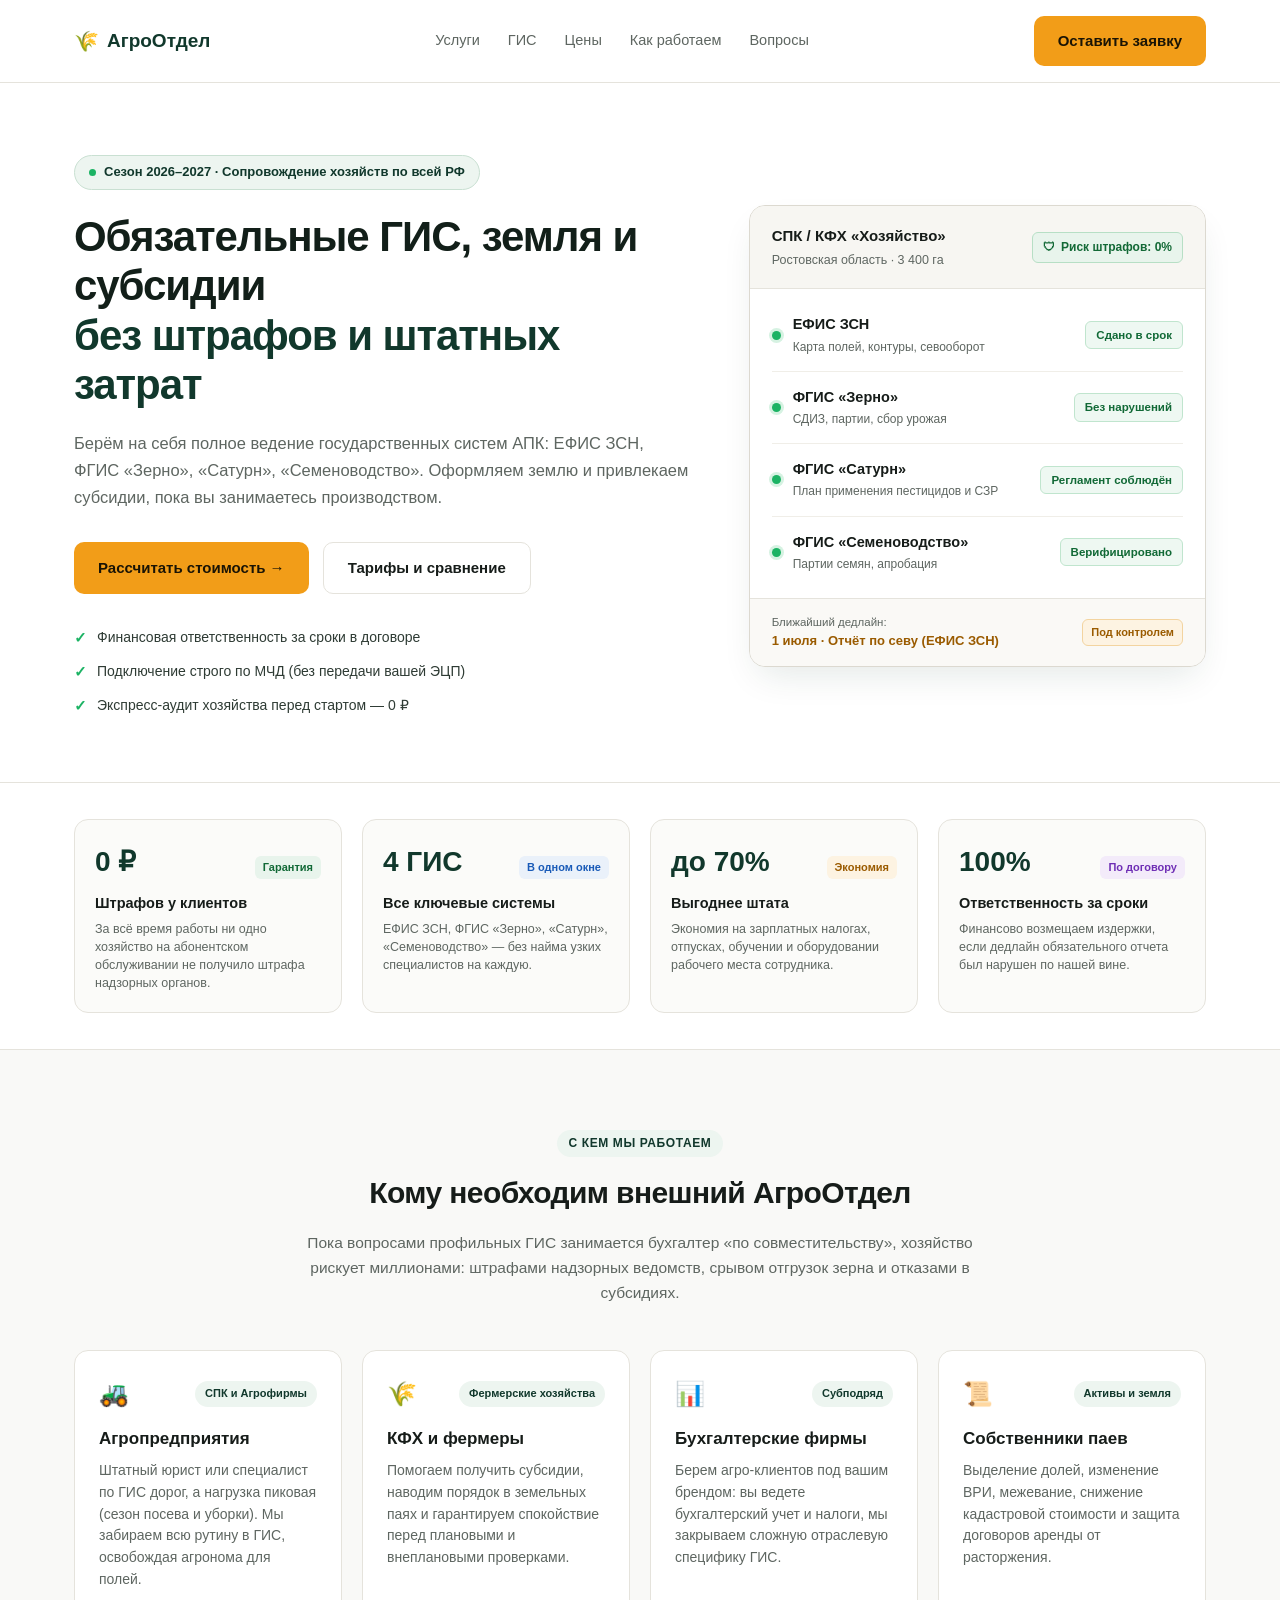
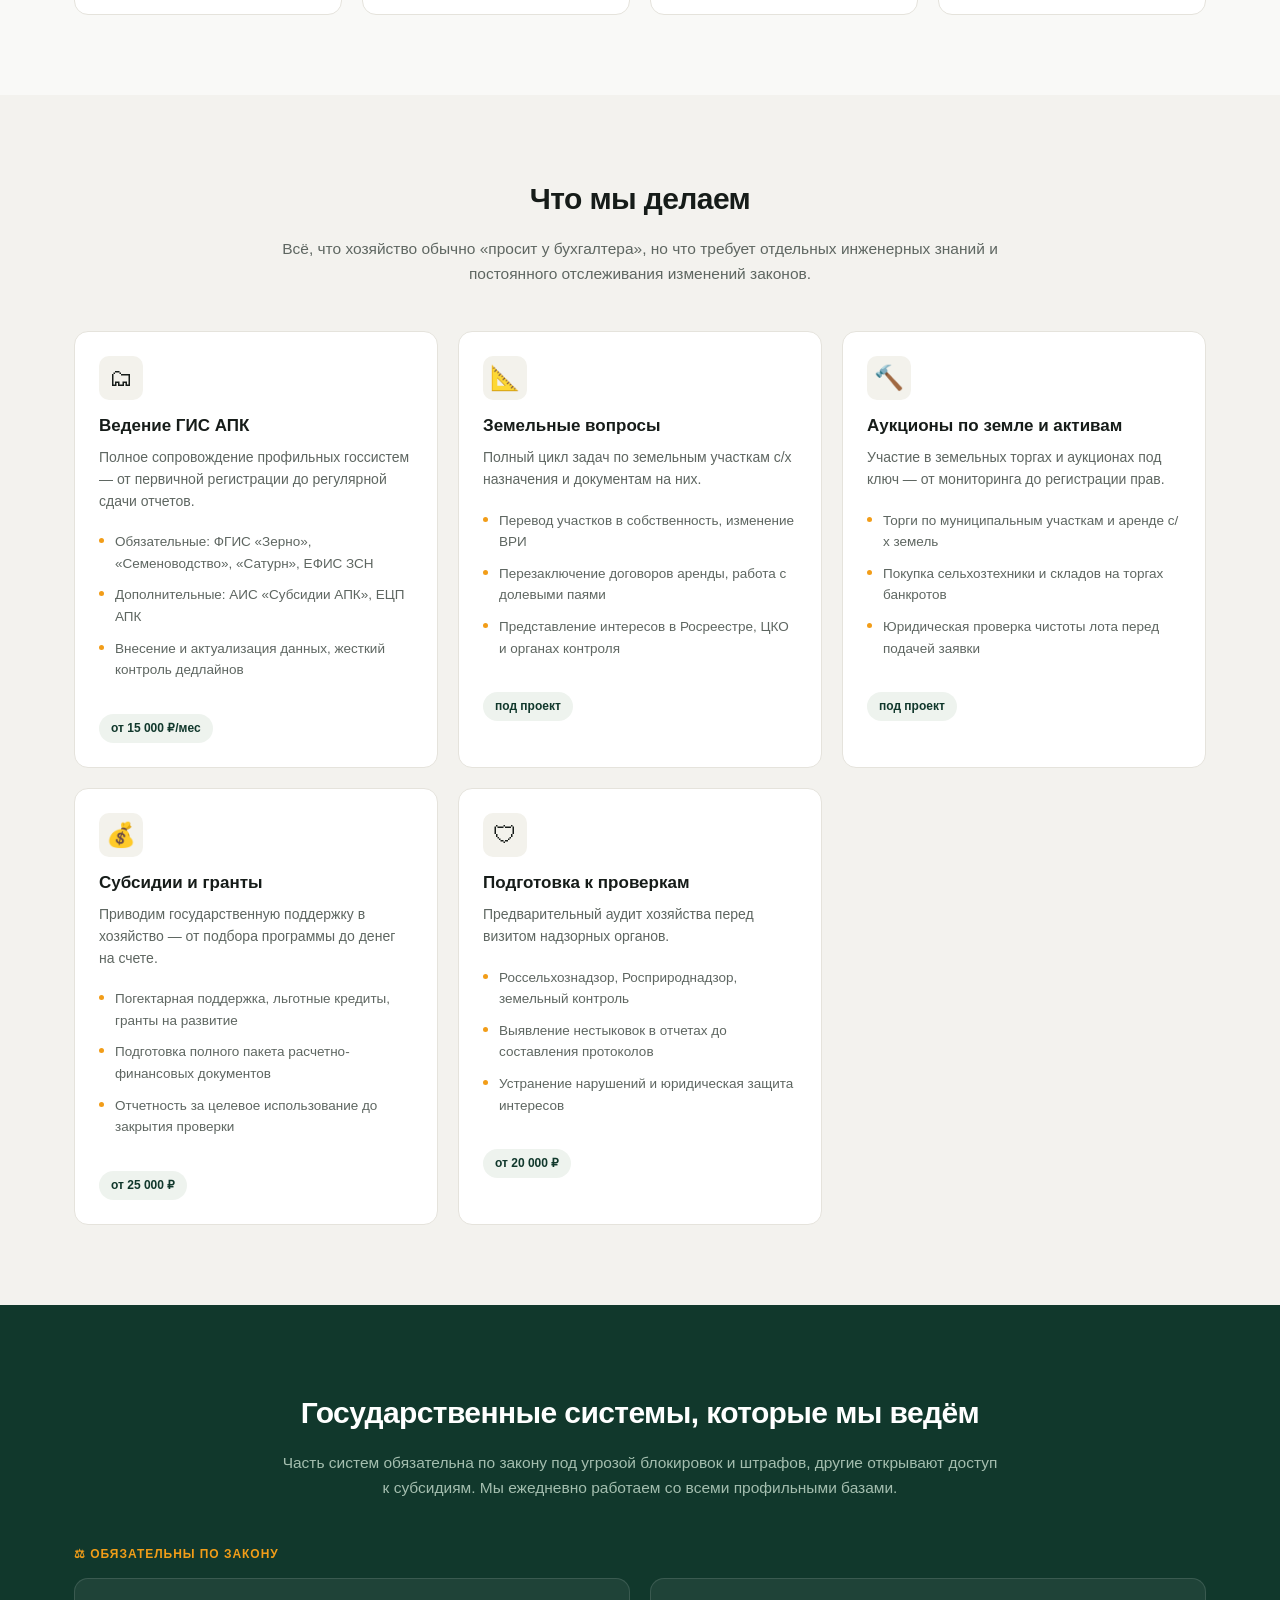
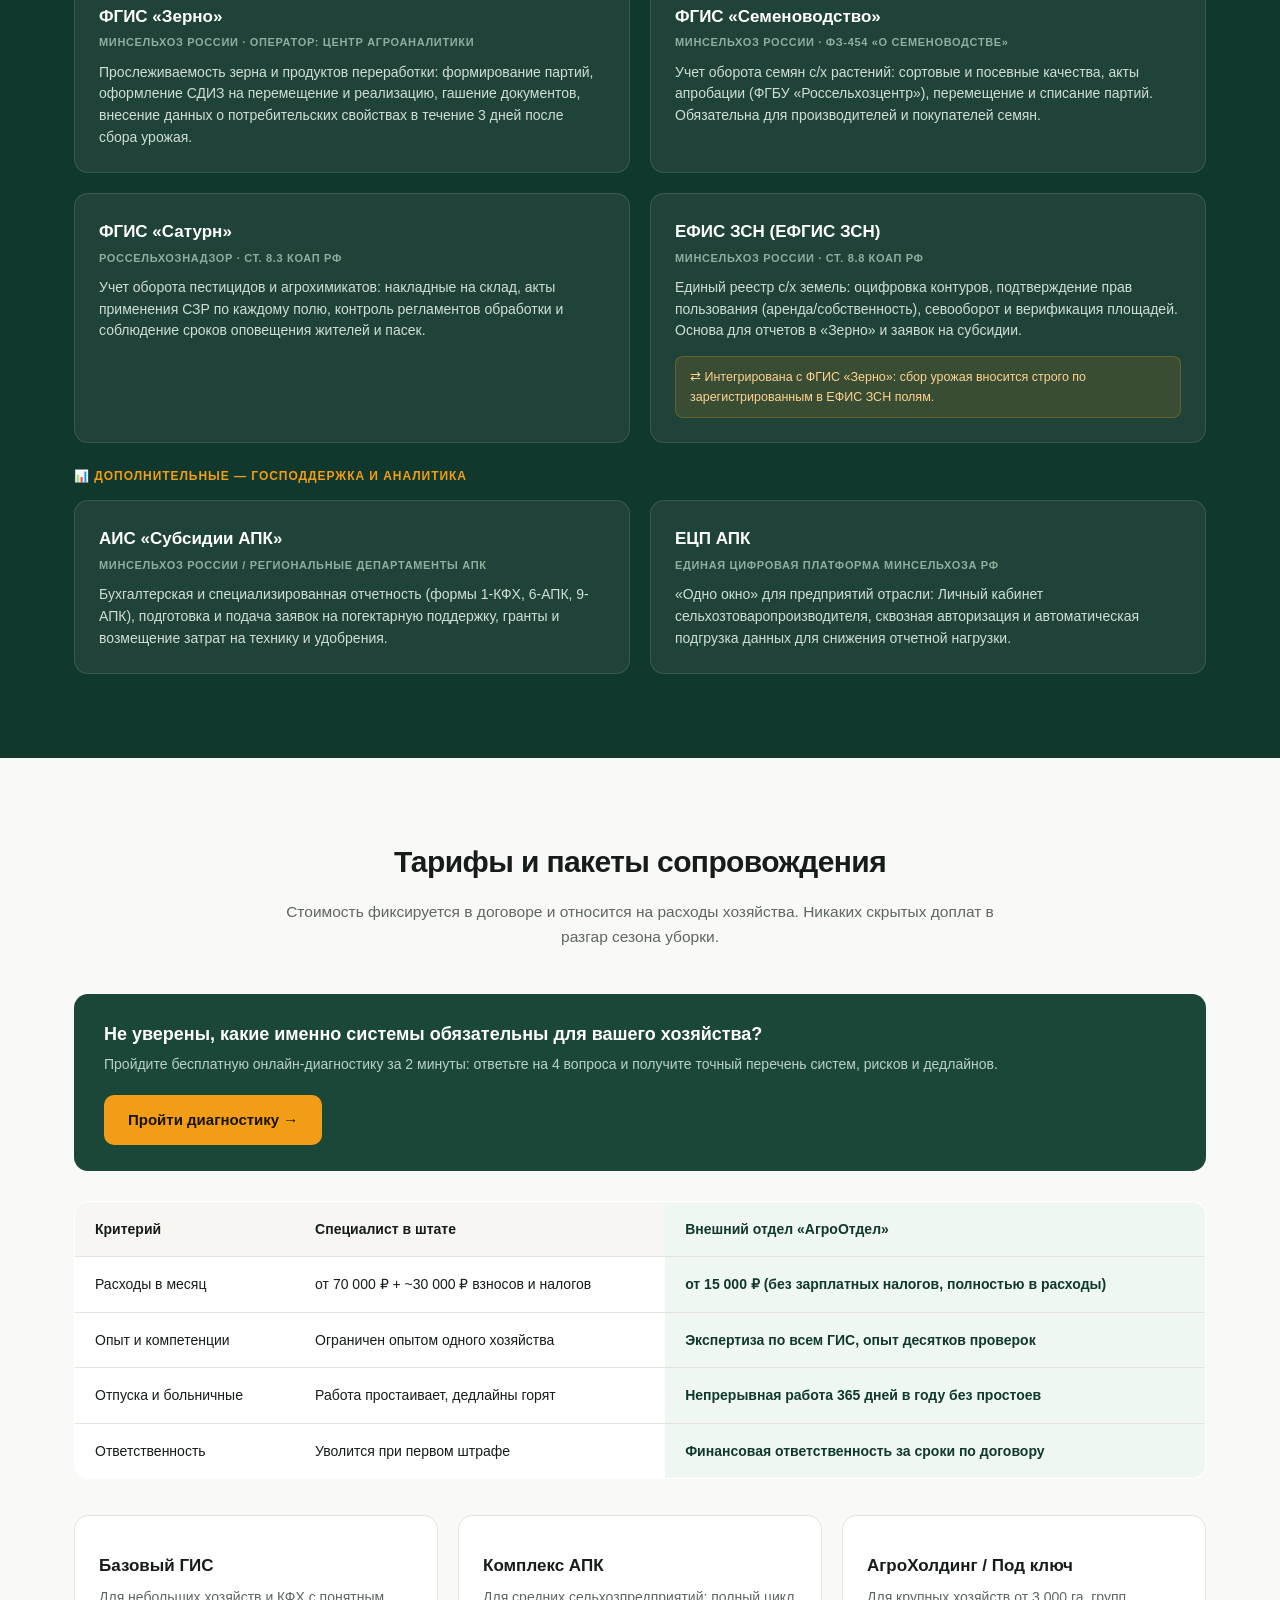
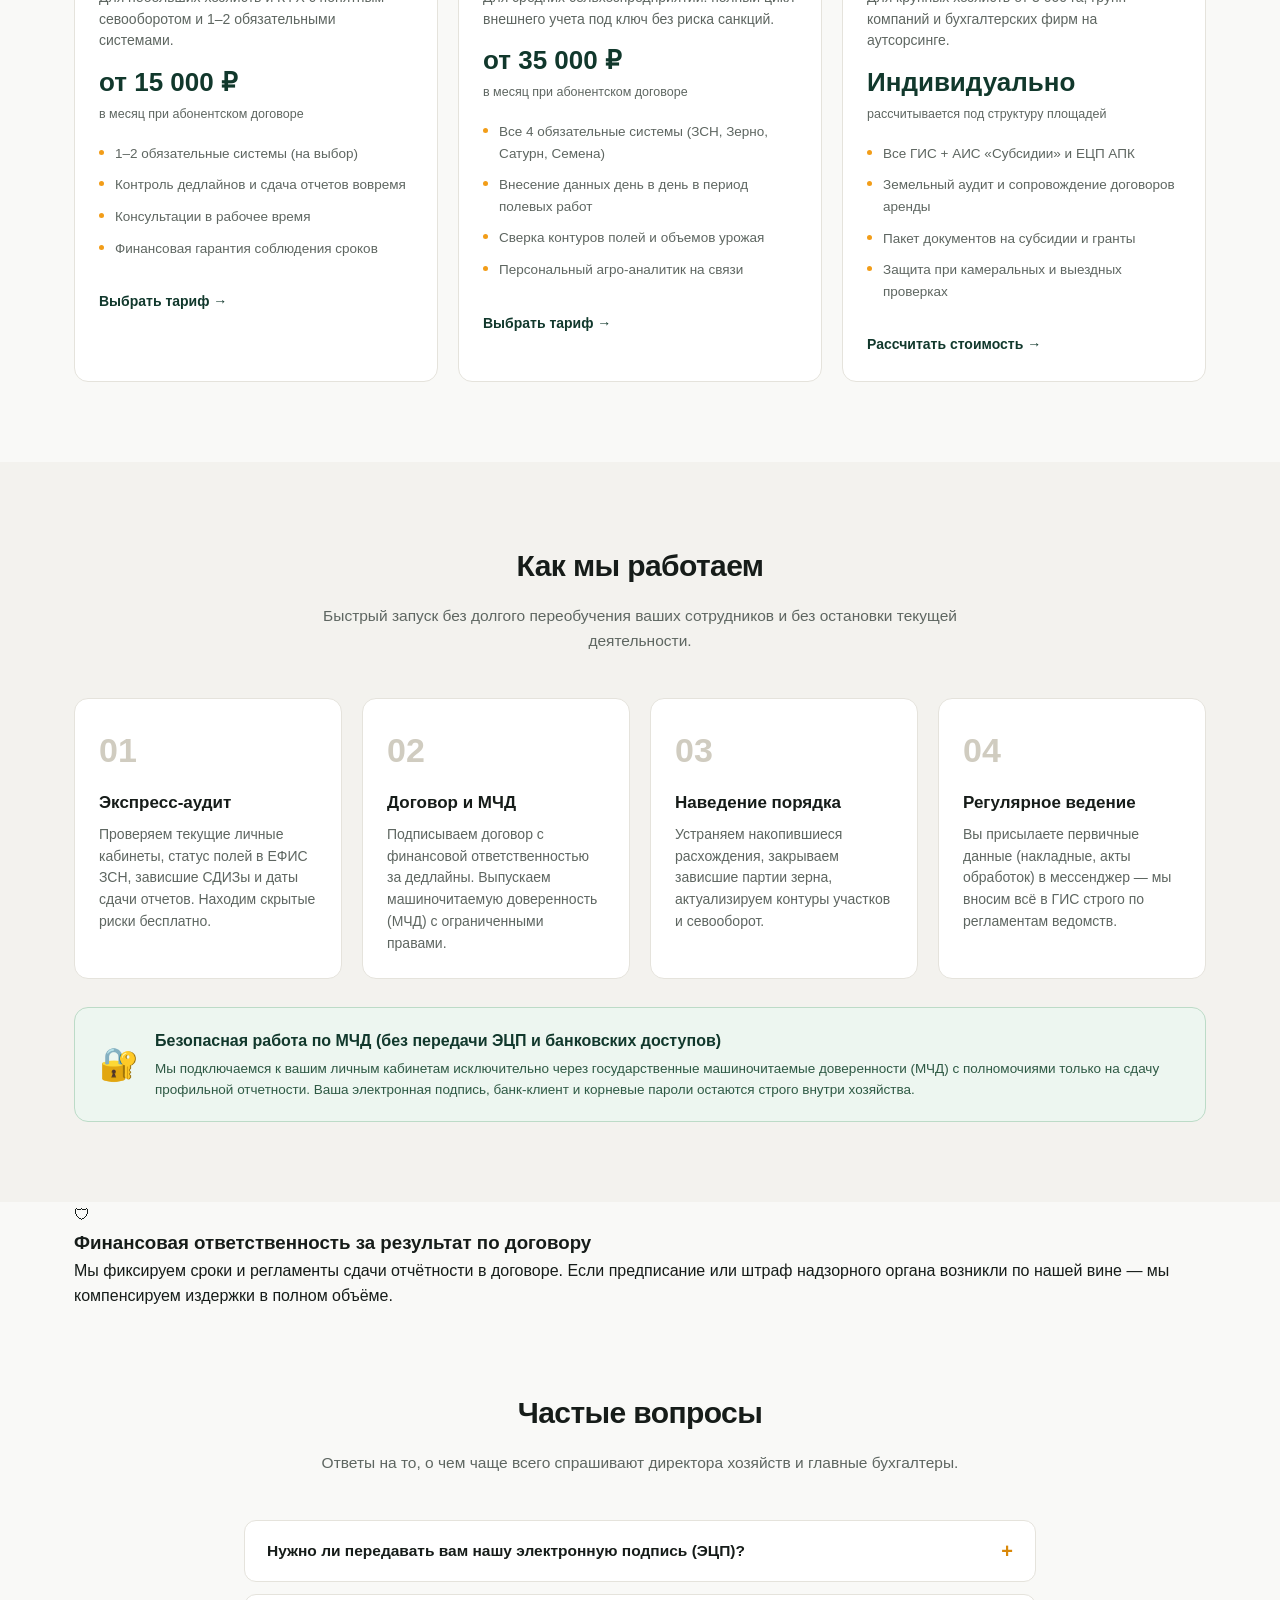
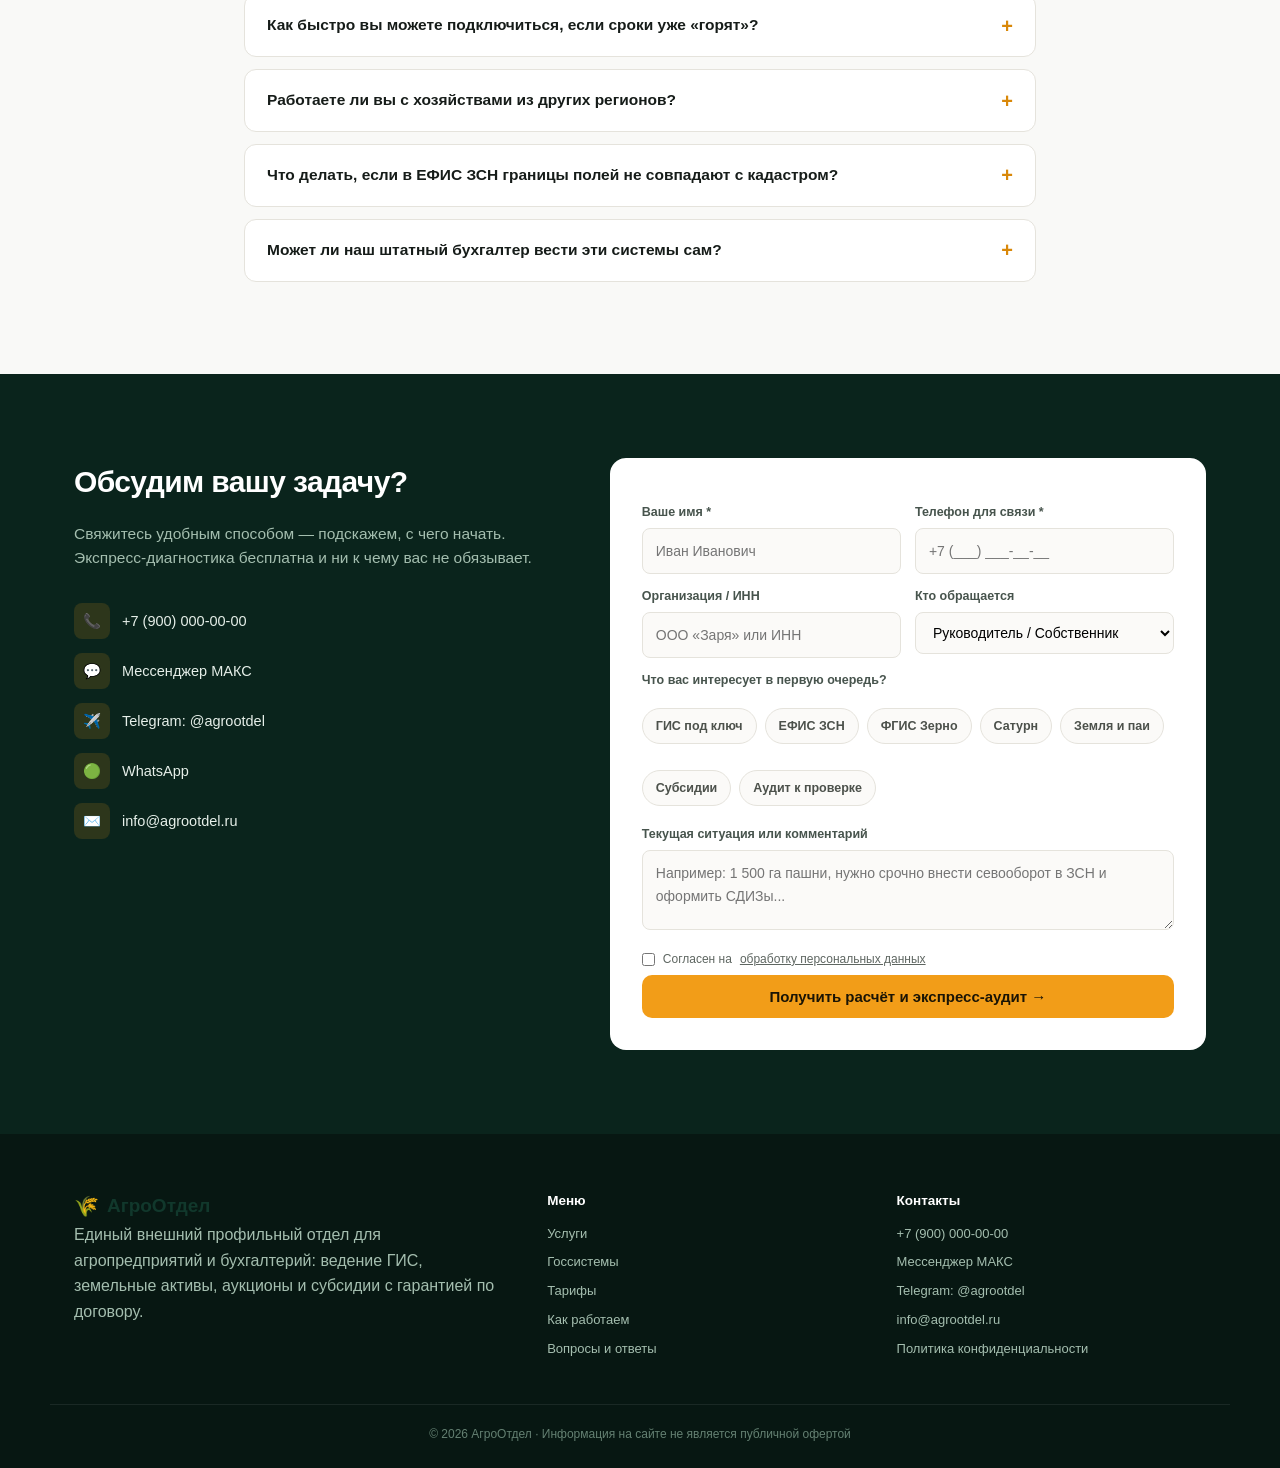
==== commit 80b39207: "Add files via upload" ====
--- a/index.html
+++ b/index.html
@@ -1,634 +1,623 @@
-<!DOCTYPE html>
-<html lang="ru">
-<head>
-    <meta charset="UTF-8">
-    <meta name="viewport" content="width=device-width, initial-scale=1.0">
-    <title>АгроОтдел — внешний профильный отдел для АПК: ГИС, земля, субсидии</title>
-    <meta name="description" content="Ведение ЕФИС ЗСН, ФГИС Зерно, Семеноводство, Сатурн. Земельные вопросы, аукционы, субсидии, аудит перед проверками. Онлайн по всей России.">
-    <link rel="icon" type="image/svg+xml" href="favicon.svg">
-    <link rel="preconnect" href="https://fonts.googleapis.com">
-    <link rel="preconnect" href="https://fonts.gstatic.com" crossorigin>
-    <link href="https://fonts.googleapis.com/css2?family=Inter:wght@400;500;600;700&family=Plus+Jakarta+Sans:wght@700;800&display=swap" rel="stylesheet">
-    <link rel="stylesheet" href="css/style.css">
-</head>
-<body>
-
-<header class="header">
-    <div class="container header-in">
-        <a class="logo" href="#"><span class="logo-ic">🌾</span> АгроОтдел</a>
-        <nav class="nav">
-            <a href="#services">Услуги</a>
-            <a href="#gis">ГИС</a>
-            <a href="#prices">Цены</a>
-            <a href="#process">Как работаем</a>
-            <a href="#faq">Вопросы</a>
-        </nav>
-        <a href="#lead" class="btn btn-yellow">Оставить заявку</a>
-    </div>
-</header>
-
-<section class="hero">
-    <div class="container hero-in">
-        <div class="hero-left">
-            <div class="hero-badge">
-                <span class="badge-dot"></span>
-                <span>Сезон 2026–2027 · Сопровождение хозяйств по всей РФ</span>
-            </div>
-            
-            <h1>Обязательные ГИС, земля и субсидии <span class="hero-accent">без штрафов и штатных затрат</span></h1>
-            
-            <p class="hero-sub">Берём на себя полное ведение государственных систем АПК: ЕФИС ЗСН, ФГИС «Зерно», «Сатурн», «Семеноводство». Оформляем землю и привлекаем субсидии, пока вы занимаетесь производством.</p>
-            
-            <div class="hero-btns">
-                <a href="#lead" class="btn btn-primary">Рассчитать стоимость →</a>
-                <a href="#prices" class="btn btn-secondary">Тарифы и сравнение</a>
-            </div>
-            
-            <div class="hero-bullets">
-                <div class="bullet-item"><span class="check-ic">✓</span> Финансовая ответственность за сроки в договоре</div>
-                <div class="bullet-item"><span class="check-ic">✓</span> Подключение строго по МЧД (без передачи вашей ЭЦП)</div>
-                <div class="bullet-item"><span class="check-ic">✓</span> Экспресс-аудит хозяйства перед стартом — 0 ₽</div>
-            </div>
-        </div>
-
-        <div class="hero-right">
-            <div class="dash-card">
-                <div class="dash-header">
-                    <div>
-                        <div class="dash-org">СПК / КФХ «Хозяйство»</div>
-                        <div class="dash-region">Ростовская область · 3 400 га</div>
-                    </div>
-                    <div class="dash-safety">
-                        <span class="shield-ic">🛡</span>
-                        <span>Риск штрафов: 0%</span>
-                    </div>
-                </div>
-
-                <div class="dash-list">
-                    <div class="dash-row">
-                        <div class="dash-row-left">
-                            <span class="sys-dot dot-green"></span>
-                            <div>
-                                <strong>ЕФИС ЗСН</strong>
-                                <small>Карта полей, контуры, севооборот</small>
-                            </div>
-                        </div>
-                        <span class="status-pill ok">Сдано в срок</span>
-                    </div>
-
-                    <div class="dash-row">
-                        <div class="dash-row-left">
-                            <span class="sys-dot dot-green"></span>
-                            <div>
-                                <strong>ФГИС «Зерно»</strong>
-                                <small>СДИЗ, партии, сбор урожая</small>
-                            </div>
-                        </div>
-                        <span class="status-pill ok">Без нарушений</span>
-                    </div>
-
-                    <div class="dash-row">
-                        <div class="dash-row-left">
-                            <span class="sys-dot dot-green"></span>
-                            <div>
-                                <strong>ФГИС «Сатурн»</strong>
-                                <small>План применения пестицидов и СЗР</small>
-                            </div>
-                        </div>
-                        <span class="status-pill ok">Регламент соблюдён</span>
-                    </div>
-
-                    <div class="dash-row">
-                        <div class="dash-row-left">
-                            <span class="sys-dot dot-green"></span>
-                            <div>
-                                <strong>ФГИС «Семеноводство»</strong>
-                                <small>Партии семян, апробация</small>
-                            </div>
-                        </div>
-                        <span class="status-pill ok">Верифицировано</span>
-                    </div>
-                </div>
-
-                <div class="dash-footer">
-                    <div class="df-text">
-                        <span>Ближайший дедлайн:</span>
-                        <strong>1 июля · Отчёт по севу (ЕФИС ЗСН)</strong>
-                    </div>
-                    <span class="df-badge">Под контролем</span>
-                </div>
-            </div>
-        </div>
-    </div>
-</section>
-
-<div class="stats-section">
-    <div class="container">
-        <div class="stats-grid">
-            <div class="stat-card">
-                <div class="stat-top">
-                    <span class="stat-num">0 ₽</span>
-                    <span class="stat-badge green">Гарантия</span>
-                </div>
-                <div class="stat-title">Штрафов у клиентов</div>
-                <div class="stat-desc">За всё время работы ни одно хозяйство на абонентском обслуживании не получило штрафа надзорных органов.</div>
-            </div>
-
-            <div class="stat-card">
-                <div class="stat-top">
-                    <span class="stat-num">4 ГИС</span>
-                    <span class="stat-badge blue">В одном окне</span>
-                </div>
-                <div class="stat-title">Все ключевые системы</div>
-                <div class="stat-desc">ЕФИС ЗСН, ФГИС «Зерно», «Сатурн», «Семеноводство» — без найма узких специалистов на каждую.</div>
-            </div>
-
-            <div class="stat-card">
-                <div class="stat-top">
-                    <span class="stat-num">до 70%</span>
-                    <span class="stat-badge yellow">Экономия</span>
-                </div>
-                <div class="stat-title">Выгоднее штата</div>
-                <div class="stat-desc">Экономия на зарплатных налогах, отпусках, обучении и оборудовании рабочего места сотрудника.</div>
-            </div>
-
-            <div class="stat-card">
-                <div class="stat-top">
-                    <span class="stat-num">100%</span>
-                    <span class="stat-badge purple">По договору</span>
-                </div>
-                <div class="stat-title">Ответственность за сроки</div>
-                <div class="stat-desc">Финансово возмещаем издержки, если дедлайн обязательного отчета был нарушен по нашей вине.</div>
-            </div>
-        </div>
-    </div>
-</div>
-
-<section class="section">
-    <div class="container">
-        <div class="section-badge">С кем мы работаем</div>
-        <h2 class="h2">Кому необходим внешний АгроОтдел</h2>
-        <p class="sub">Пока вопросами профильных ГИС занимается бухгалтер «по совместительству», хозяйство рискует миллионами: штрафами надзорных ведомств, срывом отгрузок зерна и отказами в субсидиях.</p>
-        
-        <div class="grid4">
-            <div class="card audience-card">
-                <div class="aud-top">
-                    <div class="aud-icon">🚜</div>
-                    <span class="aud-pill">СПК и Агрофирмы</span>
-                </div>
-                <h3>Агропредприятия</h3>
-                <p>Штатный юрист или специалист по ГИС дорог, а нагрузка пиковая (сезон посева и уборки). Мы забираем всю рутину в ГИС, освобождая агронома для полей.</p>
-            </div>
-
-            <div class="card audience-card">
-                <div class="aud-top">
-                    <div class="aud-icon">🌾</div>
-                    <span class="aud-pill">Фермерские хозяйства</span>
-                </div>
-                <h3>КФХ и фермеры</h3>
-                <p>Помогаем получить субсидии, наводим порядок в земельных паях и гарантируем спокойствие перед плановыми и внеплановыми проверками.</p>
-            </div>
-
-            <div class="card audience-card">
-                <div class="aud-top">
-                    <div class="aud-icon">📊</div>
-                    <span class="aud-pill">Субподряд</span>
-                </div>
-                <h3>Бухгалтерские фирмы</h3>
-                <p>Берем агро-клиентов под вашим брендом: вы ведете бухгалтерский учет и налоги, мы закрываем сложную отраслевую специфику ГИС.</p>
-            </div>
-
-            <div class="card audience-card">
-                <div class="aud-top">
-                    <div class="aud-icon">📜</div>
-                    <span class="aud-pill">Активы и земля</span>
-                </div>
-                <h3>Собственники паев</h3>
-                <p>Выделение долей, изменение ВРИ, межевание, снижение кадастровой стоимости и защита договоров аренды от расторжения.</p>
-            </div>
-        </div>
-    </div>
-</section>
-
-<section id="services" class="section alt">
-    <div class="container">
-        <h2 class="h2">Что мы делаем</h2>
-        <p class="sub">Всё, что хозяйство обычно «просит у бухгалтера», но что требует отдельных инженерных знаний и постоянного отслеживания изменений законов.</p>
-        
-        <div class="grid3">
-            <div class="card">
-                <div class="ic">🗂</div>
-                <h3>Ведение ГИС АПК</h3>
-                <p>Полное сопровождение профильных госсистем — от первичной регистрации до регулярной сдачи отчетов.</p>
-                <ul>
-                    <li>Обязательные: ФГИС «Зерно», «Семеноводство», «Сатурн», ЕФИС ЗСН</li>
-                    <li>Дополнительные: АИС «Субсидии АПК», ЕЦП АПК</li>
-                    <li>Внесение и актуализация данных, жесткий контроль дедлайнов</li>
-                </ul>
-                <span class="tag">от 15 000 ₽/мес</span>
-            </div>
-
-            <div class="card">
-                <div class="ic">📐</div>
-                <h3>Земельные вопросы</h3>
-                <p>Полный цикл задач по земельным участкам с/х назначения и документам на них.</p>
-                <ul>
-                    <li>Перевод участков в собственность, изменение ВРИ</li>
-                    <li>Перезаключение договоров аренды, работа с долевыми паями</li>
-                    <li>Представление интересов в Росреестре, ЦКО и органах контроля</li>
-                </ul>
-                <span class="tag">под проект</span>
-            </div>
-
-            <div class="card">
-                <div class="ic">🔨</div>
-                <h3>Аукционы по земле и активам</h3>
-                <p>Участие в земельных торгах и аукционах под ключ — от мониторинга до регистрации прав.</p>
-                <ul>
-                    <li>Торги по муниципальным участкам и аренде с/х земель</li>
-                    <li>Покупка сельхозтехники и складов на торгах банкротов</li>
-                    <li>Юридическая проверка чистоты лота перед подачей заявки</li>
-                </ul>
-                <span class="tag">под проект</span>
-            </div>
-
-            <div class="card">
-                <div class="ic">💰</div>
-                <h3>Субсидии и гранты</h3>
-                <p>Приводим государственную поддержку в хозяйство — от подбора программы до денег на счете.</p>
-                <ul>
-                    <li>Погектарная поддержка, льготные кредиты, гранты на развитие</li>
-                    <li>Подготовка полного пакета расчетно-финансовых документов</li>
-                    <li>Отчетность за целевое использование до закрытия проверки</li>
-                </ul>
-                <span class="tag">от 25 000 ₽</span>
-            </div>
-
-            <div class="card">
-                <div class="ic">🛡</div>
-                <h3>Подготовка к проверкам</h3>
-                <p>Предварительный аудит хозяйства перед визитом надзорных органов.</p>
-                <ul>
-                    <li>Россельхознадзор, Росприроднадзор, земельный контроль</li>
-                    <li>Выявление нестыковок в отчетах до составления протоколов</li>
-                    <li>Устранение нарушений и юридическая защита интересов</li>
-                </ul>
-                <span class="tag">от 20 000 ₽</span>
-            </div>
-
-            <div class="card">
-                <div class="ic">📑</div>
-                <h3>Регламенты и отчеты ППЖ</h3>
-                <p>Уведомления по побочным продуктам животноводства (248-ФЗ).</p>
-                <ul>
-                    <li>Ежегодные уведомления в Россельхознадзор (до 1 мая)</li>
-                    <li>Разработка ТУ и технологических регламентов хранения навоза/помета</li>
-                    <li>Защита от признания побочной продукции токсичными отходами</li>
-                </ul>
-                <span class="tag">от 15 000 ₽</span>
-            </div>
-        </div>
-    </div>
-</section>
-
-<section id="gis" class="dark">
-    <div class="container">
-        <h2 class="h2 light">Государственные системы, которые мы ведём</h2>
-        <p class="sub light">Часть систем обязательна по закону под угрозой блокировок и штрафов, другие открывают доступ к субсидиям. Мы ежедневно работаем со всеми профильными базами.</p>
-
-
-        <p class="group-label">⚖ ОБЯЗАТЕЛЬНЫ ПО ЗАКОНУ</p>
-        <div class="grid2">
-            <div class="gcard">
-                <h3>ФГИС «Зерно»</h3>
-                <span class="org">МИНСЕЛЬХОЗ РОССИИ · ОПЕРАТОР: ЦЕНТР АГРОАНАЛИТИКИ</span>
-                <p>Прослеживаемость зерна и продуктов переработки: формирование партий, оформление СДИЗ на перемещение и реализацию, гашение документов, внесение данных о потребительских свойствах в течение 3 дней после сбора урожая.</p>
-            </div>
-
-            <div class="gcard">
-                <h3>ФГИС «Семеноводство»</h3>
-                <span class="org">МИНСЕЛЬХОЗ РОССИИ · ФЗ-454 «О СЕМЕНОВОДСТВЕ»</span>
-                <p>Учет оборота семян с/х растений: сортовые и посевные качества, акты апробации (ФГБУ «Россельхозцентр»), перемещение и списание партий. Обязательна для производителей и покупателей семян.</p>
-            </div>
-
-            <div class="gcard">
-                <h3>ФГИС «Сатурн»</h3>
-                <span class="org">РОССЕЛЬХОЗНАДЗОР · СТ. 8.3 КОАП РФ</span>
-                <p>Учет оборота пестицидов и агрохимикатов: накладные на склад, акты применения СЗР по каждому полю, контроль регламентов обработки и соблюдение сроков оповещения жителей и пасек.</p>
-            </div>
-
-            <div class="gcard">
-                <h3>ЕФИС ЗСН (ЕФГИС ЗСН)</h3>
-                <span class="org">МИНСЕЛЬХОЗ РОССИИ · СТ. 8.8 КОАП РФ</span>
-                <p>Единый реестр с/х земель: оцифровка контуров, подтверждение прав пользования (аренда/собственность), севооборот и верификация площадей. Основа для отчетов в «Зерно» и заявок на субсидии.</p>
-                <div class="note">⇄ Интегрирована с ФГИС «Зерно»: сбор урожая вносится строго по зарегистрированным в ЕФИС ЗСН полям.</div>
-            </div>
-        </div>
-
-        <p class="group-label">📊 ДОПОЛНИТЕЛЬНЫЕ — ГОСПОДДЕРЖКА И АНАЛИТИКА</p>
-        <div class="grid2">
-            <div class="gcard">
-                <h3>АИС «Субсидии АПК»</h3>
-                <span class="org">МИНСЕЛЬХОЗ РОССИИ / РЕГИОНАЛЬНЫЕ ДЕПАРТАМЕНТЫ АПК</span>
-                <p>Бухгалтерская и специализированная отчетность (формы 1-КФХ, 6-АПК, 9-АПК), подготовка и подача заявок на погектарную поддержку, гранты и возмещение затрат на технику и удобрения.</p>
-            </div>
-
-            <div class="gcard">
-                <h3>ЕЦП АПК</h3>
-                <span class="org">ЕДИНАЯ ЦИФРОВАЯ ПЛАТФОРМА МИНСЕЛЬХОЗА РФ</span>
-                <p>«Одно окно» для предприятий отрасли: Личный кабинет сельхозтоваропроизводителя, сквозная авторизация и автоматическая подгрузка данных для снижения отчетной нагрузки.</p>
-            </div>
-        </div>
-    </div>
-</section>
-
-<section id="prices" class="section">
-    <div class="container">
-        <h2 class="h2">Тарифы и пакеты сопровождения</h2>
-        <p class="sub">Стоимость фиксируется в договоре и относится на расходы хозяйства. Никаких скрытых доплат в разгар сезона уборки.</p>
-
-        <div class="diag-banner">
-            <div class="diag-txt">
-                <strong>Не уверены, какие именно системы обязательны для вашего хозяйства?</strong>
-                <p>Пройдите бесплатную онлайн-диагностику за 2 минуты: ответьте на 4 вопроса и получите точный перечень систем, рисков и дедлайнов.</p>
-            </div>
-            <a href="diagnostika.html" class="btn btn-yellow">Пройти диагностику →</a>
-        </div>
-
-        <div class="compare-wrap">
-            <table class="compare-table">
-                <thead>
-                    <tr>
-                        <th>Критерий</th>
-                        <th>Специалист в штате</th>
-                        <th class="col-highlight">Внешний отдел «АгроОтдел»</th>
-                    </tr>
-                </thead>
-                <tbody>
-                    <tr>
-                        <td>Расходы в месяц</td>
-                        <td>от 70 000 ₽ + ~30 000 ₽ взносов и налогов</td>
-                        <td class="col-highlight">от 15 000 ₽ (без зарплатных налогов, полностью в расходы)</td>
-                    </tr>
-                    <tr>
-                        <td>Опыт и компетенции</td>
-                        <td>Ограничен опытом одного хозяйства</td>
-                        <td class="col-highlight">Экспертиза по всем ГИС, опыт десятков проверок</td>
-                    </tr>
-                    <tr>
-                        <td>Отпуска и больничные</td>
-                        <td>Работа простаивает, дедлайны горят</td>
-                        <td class="col-highlight">Непрерывная работа 365 дней в году без простоев</td>
-                    </tr>
-                    <tr>
-                        <td>Ответственность</td>
-                        <td>Уволится при первом штрафе</td>
-                        <td class="col-highlight">Финансовая ответственность за сроки по договору</td>
-                    </tr>
-                </tbody>
-            </table>
-        </div>
-
-        <div class="grid3">
-            <div class="card price">
-                <h3>Базовый ГИС</h3>
-                <p>Для небольших хозяйств и КФХ с понятным севооборотом и 1–2 обязательными системами.</p>
-                <div class="sum">от 15 000 ₽</div>
-                <span class="per">в месяц при абонентском договоре</span>
-                <ul>
-                    <li>1–2 обязательные системы (на выбор)</li>
-                    <li>Контроль дедлайнов и сдача отчетов вовремя</li>
-                    <li>Консультации в рабочее время</li>
-                    <li>Финансовая гарантия соблюдения сроков</li>
-                </ul>
-                <a href="#lead" class="link">Выбрать тариф →</a>
-            </div>
-
-            <div class="card price">
-                <h3>Комплекс АПК</h3>
-                <p>Для средних сельхозпредприятий: полный цикл внешнего учета под ключ без риска санкций.</p>
-                <div class="sum">от 35 000 ₽</div>
-                <span class="per">в месяц при абонентском договоре</span>
-                <ul>
-                    <li>Все 4 обязательные системы (ЗСН, Зерно, Сатурн, Семена)</li>
-                    <li>Внесение данных день в день в период полевых работ</li>
-                    <li>Сверка контуров полей и объемов урожая</li>
-                    <li>Персональный агро-аналитик на связи</li>
-                </ul>
-                <a href="#lead" class="link">Выбрать тариф →</a>
-            </div>
-
-            <div class="card price">
-                <h3>АгроХолдинг / Под ключ</h3>
-                <p>Для крупных хозяйств от 3 000 га, групп компаний и бухгалтерских фирм на аутсорсинге.</p>
-                <div class="sum">Индивидуально</div>
-                <span class="per">рассчитывается под структуру площадей</span>
-                <ul>
-                    <li>Все ГИС + АИС «Субсидии» и ЕЦП АПК</li>
-                    <li>Земельный аудит и сопровождение договоров аренды</li>
-                    <li>Пакет документов на субсидии и гранты</li>
-                    <li>Защита при камеральных и выездных проверках</li>
-                </ul>
-                <a href="#lead" class="link">Рассчитать стоимость →</a>
-            </div>
-        </div>
-    </div>
-</section>
-
-<section id="process" class="section alt">
-    <div class="container">
-        <h2 class="h2">Как мы работаем</h2>
-        <p class="sub">Быстрый запуск без долгого переобучения ваших сотрудников и без остановки текущей деятельности.</p>
-        
-        <div class="grid4">
-            <div class="card step">
-                <div class="num">01</div>
-                <h3>Экспресс-аудит</h3>
-                <p>Проверяем текущие личные кабинеты, статус полей в ЕФИС ЗСН, зависшие СДИЗы и даты сдачи отчетов. Находим скрытые риски бесплатно.</p>
-            </div>
-            <div class="card step">
-                <div class="num">02</div>
-                <h3>Договор и МЧД</h3>
-                <p>Подписываем договор с финансовой ответственностью за дедлайны. Выпускаем машиночитаемую доверенность (МЧД) с ограниченными правами.</p>
-            </div>
-            <div class="card step">
-                <div class="num">03</div>
-                <h3>Наведение порядка</h3>
-                <p>Устраняем накопившиеся расхождения, закрываем зависшие партии зерна, актуализируем контуры участков и севооборот.</p>
-            </div>
-            <div class="card step">
-                <div class="num">04</div>
-                <h3>Регулярное ведение</h3>
-                <p>Вы присылаете первичные данные (накладные, акты обработок) в мессенджер — мы вносим всё в ГИС строго по регламентам ведомств.</p>
-            </div>
-        </div>
-
-        <div class="mchd-card">
-            <div class="mchd-ic">🔐</div>
-            <div>
-                <h4>Безопасная работа по МЧД (без передачи ЭЦП и банковских доступов)</h4>
-                <p>Мы подключаемся к вашим личным кабинетам исключительно через государственные машиночитаемые доверенности (МЧД) с полномочиями только на сдачу профильной отчетности. Ваша электронная подпись, банк-клиент и корневые пароли остаются строго внутри хозяйства.</p>
-            </div>
-        </div>
-    </div>
-</section>
-
-<section class="resp">
-    <div class="container resp-in">
-        <div class="resp-ic">🛡</div>
-        <div>
-            <h3>Финансовая ответственность за результат по договору</h3>
-            <p>Мы фиксируем сроки и регламенты сдачи отчётности в договоре. Если предписание или штраф надзорного органа возникли по нашей вине — мы компенсируем издержки в полном объёме.</p>
-        </div>
-    </div>
-</section>
-
-<section id="faq" class="section">
-    <div class="container narrow">
-        <h2 class="h2">Частые вопросы</h2>
-        <p class="sub">Ответы на то, о чем чаще всего спрашивают директора хозяйств и главные бухгалтеры.</p>
-
-        <details class="faq">
-            <summary>Нужно ли передавать вам нашу электронную подпись (ЭЦП)?</summary>
-            <p>Нет, передавать флешку с ЭЦП категорически не требуется. Мы работаем по закону: вы выпускаете через Госуслуги машиночитаемую доверенность (МЧД) на нашего специалиста. Полномочия ограничены только внесением сведений в конкретную систему.</p>
-        </details>
-
-        <details class="faq">
-            <summary>Как быстро вы можете подключиться, если сроки уже «горят»?</summary>
-            <p>В экстренных случаях (риск блокировки отгрузки зерна, срочное закрытие СДИЗ или предписание Россельхознадзора) мы подключаемся в день обращения в течение 2–3 часов после оформления МЧД.</p>
-        </details>
-
-        <details class="faq">
-            <summary>Работаете ли вы с хозяйствами из других регионов?</summary>
-            <p>Да, мы работаем онлайн по всей России. Все государственные системы АПК — федеральные, обмен документами и первичными данными происходит удаленно через защищенные каналы связи и мессенджеры.</p>
-        </details>
-
-        <details class="faq">
-            <summary>Что делать, если в ЕФИС ЗСН границы полей не совпадают с кадастром?</summary>
-            <p>Это самая распространенная проблема в хозяйствах. Мы проводим сопоставление фактических границ с данными Росреестра, готовим корректные векторные контуры (SHP/KML) и подаем заявку на верификацию в региональный Минсельхоз.</p>
-        </details>
-
-        <details class="faq">
-            <summary>Может ли наш штатный бухгалтер вести эти системы сам?</summary>
-            <p>Теоретически да, но на практике бухгалтер тратит до 40% рабочего времени на технические сбои и постоянные смены регламентов Минсельхоза вместо налогового учета. Ошибка в сроке списания партии в «Сатурне» стоит от 100 000 ₽ штрафа, что перекрывает годовую стоимость аутсорсинга.</p>
-        </details>
-    </div>
-</section>
-
-<section id="lead" class="lead">
-    <div class="container lead-in">
-        <div class="lead-left">
-            <h2 class="h2 light" style="text-align:left">Обсудим вашу задачу?</h2>
-            <p class="sub light" style="text-align:left;margin:16px 0 32px">Свяжитесь удобным способом — подскажем, с чего начать. Экспресс-диагностика бесплатна и ни к чему вас не обязывает.</p>
-            
-            <div class="contact-row"><span class="c-ic">📞</span> <a href="tel:+79000000000" style="color:inherit;text-decoration:none">+7 (900) 000-00-00</a></div>
-            <div class="contact-row"><span class="c-ic">💬</span> <a href="https://max.ru/agrootdel" target="_blank" style="color:inherit;text-decoration:none">Мессенджер МАКС</a></div>
-            <div class="contact-row"><span class="c-ic">✈️</span> <a href="https://t.me/agrootdel" target="_blank" style="color:inherit;text-decoration:none">Telegram: @agrootdel</a></div>
-            <div class="contact-row"><span class="c-ic">🟢</span> <a href="https://wa.me/79000000000" target="_blank" style="color:inherit;text-decoration:none">WhatsApp</a></div>
-            <div class="contact-row"><span class="c-ic">✉️</span> <a href="mailto:info@agrootdel.ru" style="color:inherit;text-decoration:none">info@agrootdel.ru</a></div>
-        </div>
-
-        <div class="lead-right">
-            <form onsubmit="leadSubmit(event, this)">
-                <div class="f2">
-                    <div>
-                        <label>Ваше имя *</label>
-                        <input type="text" name="name" placeholder="Иван Иванович" required>
-                    </div>
-                    <div>
-                        <label>Телефон для связи *</label>
-                        <input type="tel" name="phone" placeholder="+7 (___) ___-__-__" required>
-                    </div>
-                </div>
-
-                <div class="f2">
-                    <div>
-                        <label>Организация / ИНН</label>
-                        <input type="text" name="org" placeholder="ООО «Заря» или ИНН">
-                    </div>
-                    <div>
-                        <label>Кто обращается</label>
-                        <select name="who">
-                            <option value="Руководитель / Собственник">Руководитель / Собственник</option>
-                            <option value="Главный агроном">Главный агроном</option>
-                            <option value="Бухгалтер / Финдиректор">Бухгалтер / Финдиректор</option>
-                            <option value="Бухгалтерская компания">Бухгалтерская фирма</option>
-                            <option value="Другое">Другое</option>
-                        </select>
-                    </div>
-                </div>
-
-                <label>Что вас интересует в первую очередь?</label>
-                <div class="chips">
-                    <label class="chip"><input type="checkbox" name="interest" value="ГИС под ключ"><span>ГИС под ключ</span></label>
-                    <label class="chip"><input type="checkbox" name="interest" value="ЕФИС ЗСН"><span>ЕФИС ЗСН</span></label>
-                    <label class="chip"><input type="checkbox" name="interest" value="ФГИС Зерно"><span>ФГИС Зерно</span></label>
-                    <label class="chip"><input type="checkbox" name="interest" value="ФГИС Сатурн"><span>Сатурн</span></label>
-                    <label class="chip"><input type="checkbox" name="interest" value="Земля и паи"><span>Земля и паи</span></label>
-                    <label class="chip"><input type="checkbox" name="interest" value="Субсидии"><span>Субсидии</span></label>
-                    <label class="chip"><input type="checkbox" name="interest" value="Аудит к проверке"><span>Аудит к проверке</span></label>
-                </div>
-
-                <label>Текущая ситуация или комментарий</label>
-                <textarea name="message" placeholder="Например: 1 500 га пашни, нужно срочно внести севооборот в ЗСН и оформить СДИЗы..."></textarea>
-
-
-            <label class="agree">
-                <input type="checkbox" required> 
-                Согласен на <a href="policy.html" target="_blank" style="color:inherit;text-decoration:underline">обработку персональных данных</a>
-            </label>
-                <button type="submit" class="btn btn-yellow w100">Получить расчёт и экспресс-аудит →</button>
-            </form>
-        </div>
-    </div>
-</section>
-
-<footer class="footer">
-    <div class="container footer-in">
-        <div>
-            <div class="logo light"><span class="logo-ic">🌾</span> АгроОтдел</div>
-            <p>Единый внешний профильный отдел для агропредприятий и бухгалтерий: ведение ГИС, земельные активы, аукционы и субсидии с гарантией по договору.</p>
-        </div>
-        <div>
-            <strong>Меню</strong>
-            <a href="#services">Услуги</a>
-            <a href="#gis">Госсистемы</a>
-            <a href="#prices">Тарифы</a>
-            <a href="#process">Как работаем</a>
-            <a href="#faq">Вопросы и ответы</a>
-        </div>
-        <div>
-            <strong>Контакты</strong>
-            <a href="tel:+79000000000">+7 (900) 000-00-00</a>
-            <a href="https://max.ru/agrootdel" target="_blank">Мессенджер МАКС</a>
-            <a href="https://t.me/agrootdel" target="_blank">Telegram: @agrootdel</a>
-            <a href="mailto:info@agrootdel.ru">info@agrootdel.ru</a>
-            <a href="policy.html">Политика конфиденциальности</a>
-        </div>
-    </div>
-    <div class="container copy">© 2026 АгроОтдел · Информация на сайте не является публичной офертой</div>
-</footer>
-
-<div class="mobile-action-bar">
-    <a href="tel:+79000000000" class="mobile-bar-btn">
-        <span class="m-ic">📞</span>
-        <span>Звонок</span>
-    </a>
-    <a href="https://max.ru/agrootdel" target="_blank" class="mobile-bar-btn">
-        <span class="m-ic">💬</span>
-        <span>МАКС</span>
-    </a>
-    <a href="https://t.me/agrootdel" target="_blank" class="mobile-bar-btn">
-        <span class="m-ic">✈️</span>
-        <span>Telegram</span>
-    </a>
-    <a href="diagnostika.html" class="mobile-bar-btn primary">
-        <span class="m-ic">🩺</span>
-        <span>Тест ГИС</span>
-    </a>
-</div>
-
-<script src="js/main.js"></script>
-<script src="js/leads.js"></script>
-</body>
+<!DOCTYPE html>
+<html lang="ru">
+<head>
+    <meta charset="UTF-8">
+    <meta name="viewport" content="width=device-width, initial-scale=1.0">
+    <title>АгроОтдел — внешний профильный отдел для АПК: ГИС, земля, субсидии</title>
+    <meta name="description" content="Ведение ЕФИС ЗСН, ФГИС Зерно, Семеноводство, Сатурн. Земельные вопросы, аукционы, субсидии, аудит перед проверками. Онлайн по всей России.">
+    <link rel="icon" type="image/svg+xml" href="favicon.svg">
+    <link rel="preconnect" href="https://fonts.googleapis.com">
+    <link rel="preconnect" href="https://fonts.gstatic.com" crossorigin>
+    <link href="https://fonts.googleapis.com/css2?family=Inter:wght@400;500;600;700&family=Plus+Jakarta+Sans:wght@700;800&display=swap" rel="stylesheet">
+    <link rel="stylesheet" href="css/style.css">
+</head>
+<body>
+
+<header class="header">
+    <div class="container header-in">
+        <a class="logo" href="#"><span class="logo-ic">🌾</span> АгроОтдел</a>
+        <nav class="nav">
+            <a href="#services">Услуги</a>
+            <a href="#gis">ГИС</a>
+            <a href="#prices">Цены</a>
+            <a href="#process">Как работаем</a>
+            <a href="#faq">Вопросы</a>
+        </nav>
+        <a href="#lead" class="btn btn-yellow">Оставить заявку</a>
+    </div>
+</header>
+
+<section class="hero">
+    <div class="container hero-in">
+        <div class="hero-left">
+            <div class="hero-badge">
+                <span class="badge-dot"></span>
+                <span>Сезон 2026–2027 · Сопровождение хозяйств по всей РФ</span>
+            </div>
+            
+            <h1>Обязательные ГИС, земля и субсидии <span class="hero-accent">без штрафов и штатных затрат</span></h1>
+            
+            <p class="hero-sub">Берём на себя полное ведение государственных систем АПК: ЕФИС ЗСН, ФГИС «Зерно», «Сатурн», «Семеноводство». Оформляем землю и привлекаем субсидии, пока вы занимаетесь производством.</p>
+            
+            <div class="hero-btns">
+                <a href="#lead" class="btn btn-primary">Рассчитать стоимость →</a>
+                <a href="#prices" class="btn btn-secondary">Тарифы и сравнение</a>
+            </div>
+            
+            <div class="hero-bullets">
+                <div class="bullet-item"><span class="check-ic">✓</span> Финансовая ответственность за сроки в договоре</div>
+                <div class="bullet-item"><span class="check-ic">✓</span> Подключение строго по МЧД (без передачи вашей ЭЦП)</div>
+                <div class="bullet-item"><span class="check-ic">✓</span> Экспресс-аудит хозяйства перед стартом — 0 ₽</div>
+            </div>
+        </div>
+
+        <div class="hero-right">
+            <div class="dash-card">
+                <div class="dash-header">
+                    <div>
+                        <div class="dash-org">СПК / КФХ «Хозяйство»</div>
+                        <div class="dash-region">Ростовская область · 3 400 га</div>
+                    </div>
+                    <div class="dash-safety">
+                        <span class="shield-ic">🛡</span>
+                        <span>Риск штрафов: 0%</span>
+                    </div>
+                </div>
+
+                <div class="dash-list">
+                    <div class="dash-row">
+                        <div class="dash-row-left">
+                            <span class="sys-dot dot-green"></span>
+                            <div>
+                                <strong>ЕФИС ЗСН</strong>
+                                <small>Карта полей, контуры, севооборот</small>
+                            </div>
+                        </div>
+                        <span class="status-pill ok">Сдано в срок</span>
+                    </div>
+
+                    <div class="dash-row">
+                        <div class="dash-row-left">
+                            <span class="sys-dot dot-green"></span>
+                            <div>
+                                <strong>ФГИС «Зерно»</strong>
+                                <small>СДИЗ, партии, сбор урожая</small>
+                            </div>
+                        </div>
+                        <span class="status-pill ok">Без нарушений</span>
+                    </div>
+
+                    <div class="dash-row">
+                        <div class="dash-row-left">
+                            <span class="sys-dot dot-green"></span>
+                            <div>
+                                <strong>ФГИС «Сатурн»</strong>
+                                <small>План применения пестицидов и СЗР</small>
+                            </div>
+                        </div>
+                        <span class="status-pill ok">Регламент соблюдён</span>
+                    </div>
+
+                    <div class="dash-row">
+                        <div class="dash-row-left">
+                            <span class="sys-dot dot-green"></span>
+                            <div>
+                                <strong>ФГИС «Семеноводство»</strong>
+                                <small>Партии семян, апробация</small>
+                            </div>
+                        </div>
+                        <span class="status-pill ok">Верифицировано</span>
+                    </div>
+                </div>
+
+                <div class="dash-footer">
+                    <div class="df-text">
+                        <span>Ближайший дедлайн:</span>
+                        <strong>1 июля · Отчёт по севу (ЕФИС ЗСН)</strong>
+                    </div>
+                    <span class="df-badge">Под контролем</span>
+                </div>
+            </div>
+        </div>
+    </div>
+</section>
+
+<div class="stats-section">
+    <div class="container">
+        <div class="stats-grid">
+            <div class="stat-card">
+                <div class="stat-top">
+                    <span class="stat-num">0 ₽</span>
+                    <span class="stat-badge green">Гарантия</span>
+                </div>
+                <div class="stat-title">Штрафов у клиентов</div>
+                <div class="stat-desc">За всё время работы ни одно хозяйство на абонентском обслуживании не получило штрафа надзорных органов.</div>
+            </div>
+
+            <div class="stat-card">
+                <div class="stat-top">
+                    <span class="stat-num">4 ГИС</span>
+                    <span class="stat-badge blue">В одном окне</span>
+                </div>
+                <div class="stat-title">Все ключевые системы</div>
+                <div class="stat-desc">ЕФИС ЗСН, ФГИС «Зерно», «Сатурн», «Семеноводство» — без найма узких специалистов на каждую.</div>
+            </div>
+
+            <div class="stat-card">
+                <div class="stat-top">
+                    <span class="stat-num">до 70%</span>
+                    <span class="stat-badge yellow">Экономия</span>
+                </div>
+                <div class="stat-title">Выгоднее штата</div>
+                <div class="stat-desc">Экономия на зарплатных налогах, отпусках, обучении и оборудовании рабочего места сотрудника.</div>
+            </div>
+
+            <div class="stat-card">
+                <div class="stat-top">
+                    <span class="stat-num">100%</span>
+                    <span class="stat-badge purple">По договору</span>
+                </div>
+                <div class="stat-title">Ответственность за сроки</div>
+                <div class="stat-desc">Финансово возмещаем издержки, если дедлайн обязательного отчета был нарушен по нашей вине.</div>
+            </div>
+        </div>
+    </div>
+</div>
+
+<section class="section">
+    <div class="container">
+        <div class="section-badge">С кем мы работаем</div>
+        <h2 class="h2">Кому необходим внешний АгроОтдел</h2>
+        <p class="sub">Пока вопросами профильных ГИС занимается бухгалтер «по совместительству», хозяйство рискует миллионами: штрафами надзорных ведомств, срывом отгрузок зерна и отказами в субсидиях.</p>
+        
+        <div class="grid4">
+            <div class="card audience-card">
+                <div class="aud-top">
+                    <div class="aud-icon">🚜</div>
+                    <span class="aud-pill">СПК и Агрофирмы</span>
+                </div>
+                <h3>Агропредприятия</h3>
+                <p>Штатный юрист или специалист по ГИС дорог, а нагрузка пиковая (сезон посева и уборки). Мы забираем всю рутину в ГИС, освобождая агронома для полей.</p>
+            </div>
+
+            <div class="card audience-card">
+                <div class="aud-top">
+                    <div class="aud-icon">🌾</div>
+                    <span class="aud-pill">Фермерские хозяйства</span>
+                </div>
+                <h3>КФХ и фермеры</h3>
+                <p>Помогаем получить субсидии, наводим порядок в земельных паях и гарантируем спокойствие перед плановыми и внеплановыми проверками.</p>
+            </div>
+
+            <div class="card audience-card">
+                <div class="aud-top">
+                    <div class="aud-icon">📊</div>
+                    <span class="aud-pill">Субподряд</span>
+                </div>
+                <h3>Бухгалтерские фирмы</h3>
+                <p>Берем агро-клиентов под вашим брендом: вы ведете бухгалтерский учет и налоги, мы закрываем сложную отраслевую специфику ГИС.</p>
+            </div>
+
+            <div class="card audience-card">
+                <div class="aud-top">
+                    <div class="aud-icon">📜</div>
+                    <span class="aud-pill">Активы и земля</span>
+                </div>
+                <h3>Собственники паев</h3>
+                <p>Выделение долей, изменение ВРИ, межевание, снижение кадастровой стоимости и защита договоров аренды от расторжения.</p>
+            </div>
+        </div>
+    </div>
+</section>
+
+<section id="services" class="section alt">
+    <div class="container">
+        <h2 class="h2">Что мы делаем</h2>
+        <p class="sub">Всё, что хозяйство обычно «просит у бухгалтера», но что требует отдельных инженерных знаний и постоянного отслеживания изменений законов.</p>
+        
+        <div class="grid3">
+            <div class="card">
+                <div class="ic">🗂</div>
+                <h3>Ведение ГИС АПК</h3>
+                <p>Полное сопровождение профильных госсистем — от первичной регистрации до регулярной сдачи отчетов.</p>
+                <ul>
+                    <li>Обязательные: ФГИС «Зерно», «Семеноводство», «Сатурн», ЕФИС ЗСН</li>
+                    <li>Дополнительные: АИС «Субсидии АПК», ЕЦП АПК</li>
+                    <li>Внесение и актуализация данных, жесткий контроль дедлайнов</li>
+                </ul>
+                <span class="tag">от 15 000 ₽/мес</span>
+            </div>
+
+            <div class="card">
+                <div class="ic">📐</div>
+                <h3>Земельные вопросы</h3>
+                <p>Полный цикл задач по земельным участкам с/х назначения и документам на них.</p>
+                <ul>
+                    <li>Перевод участков в собственность, изменение ВРИ</li>
+                    <li>Перезаключение договоров аренды, работа с долевыми паями</li>
+                    <li>Представление интересов в Росреестре, ЦКО и органах контроля</li>
+                </ul>
+                <span class="tag">под проект</span>
+            </div>
+
+            <div class="card">
+                <div class="ic">🔨</div>
+                <h3>Аукционы по земле и активам</h3>
+                <p>Участие в земельных торгах и аукционах под ключ — от мониторинга до регистрации прав.</p>
+                <ul>
+                    <li>Торги по муниципальным участкам и аренде с/х земель</li>
+                    <li>Покупка сельхозтехники и складов на торгах банкротов</li>
+                    <li>Юридическая проверка чистоты лота перед подачей заявки</li>
+                </ul>
+                <span class="tag">под проект</span>
+            </div>
+
+            <div class="card">
+                <div class="ic">💰</div>
+                <h3>Субсидии и гранты</h3>
+                <p>Приводим государственную поддержку в хозяйство — от подбора программы до денег на счете.</p>
+                <ul>
+                    <li>Погектарная поддержка, льготные кредиты, гранты на развитие</li>
+                    <li>Подготовка полного пакета расчетно-финансовых документов</li>
+                    <li>Отчетность за целевое использование до закрытия проверки</li>
+                </ul>
+                <span class="tag">от 25 000 ₽</span>
+            </div>
+
+            <div class="card">
+                <div class="ic">🛡</div>
+                <h3>Подготовка к проверкам</h3>
+                <p>Предварительный аудит хозяйства перед визитом надзорных органов.</p>
+                <ul>
+                    <li>Россельхознадзор, Росприроднадзор, земельный контроль</li>
+                    <li>Выявление нестыковок в отчетах до составления протоколов</li>
+                    <li>Устранение нарушений и юридическая защита интересов</li>
+                </ul>
+                <span class="tag">от 20 000 ₽</span>
+            </div>
+
+        </div>
+    </div>
+</section>
+
+<section id="gis" class="dark">
+    <div class="container">
+        <h2 class="h2 light">Государственные системы, которые мы ведём</h2>
+        <p class="sub light">Часть систем обязательна по закону под угрозой блокировок и штрафов, другие открывают доступ к субсидиям. Мы ежедневно работаем со всеми профильными базами.</p>
+
+
+        <p class="group-label">⚖ ОБЯЗАТЕЛЬНЫ ПО ЗАКОНУ</p>
+        <div class="grid2">
+            <div class="gcard">
+                <h3>ФГИС «Зерно»</h3>
+                <span class="org">МИНСЕЛЬХОЗ РОССИИ · ОПЕРАТОР: ЦЕНТР АГРОАНАЛИТИКИ</span>
+                <p>Прослеживаемость зерна и продуктов переработки: формирование партий, оформление СДИЗ на перемещение и реализацию, гашение документов, внесение данных о потребительских свойствах в течение 3 дней после сбора урожая.</p>
+            </div>
+
+            <div class="gcard">
+                <h3>ФГИС «Семеноводство»</h3>
+                <span class="org">МИНСЕЛЬХОЗ РОССИИ · ФЗ-454 «О СЕМЕНОВОДСТВЕ»</span>
+                <p>Учет оборота семян с/х растений: сортовые и посевные качества, акты апробации (ФГБУ «Россельхозцентр»), перемещение и списание партий. Обязательна для производителей и покупателей семян.</p>
+            </div>
+
+            <div class="gcard">
+                <h3>ФГИС «Сатурн»</h3>
+                <span class="org">РОССЕЛЬХОЗНАДЗОР · СТ. 8.3 КОАП РФ</span>
+                <p>Учет оборота пестицидов и агрохимикатов: накладные на склад, акты применения СЗР по каждому полю, контроль регламентов обработки и соблюдение сроков оповещения жителей и пасек.</p>
+            </div>
+
+            <div class="gcard">
+                <h3>ЕФИС ЗСН (ЕФГИС ЗСН)</h3>
+                <span class="org">МИНСЕЛЬХОЗ РОССИИ · СТ. 8.8 КОАП РФ</span>
+                <p>Единый реестр с/х земель: оцифровка контуров, подтверждение прав пользования (аренда/собственность), севооборот и верификация площадей. Основа для отчетов в «Зерно» и заявок на субсидии.</p>
+                <div class="note">⇄ Интегрирована с ФГИС «Зерно»: сбор урожая вносится строго по зарегистрированным в ЕФИС ЗСН полям.</div>
+            </div>
+        </div>
+
+        <p class="group-label">📊 ДОПОЛНИТЕЛЬНЫЕ — ГОСПОДДЕРЖКА И АНАЛИТИКА</p>
+        <div class="grid2">
+            <div class="gcard">
+                <h3>АИС «Субсидии АПК»</h3>
+                <span class="org">МИНСЕЛЬХОЗ РОССИИ / РЕГИОНАЛЬНЫЕ ДЕПАРТАМЕНТЫ АПК</span>
+                <p>Бухгалтерская и специализированная отчетность (формы 1-КФХ, 6-АПК, 9-АПК), подготовка и подача заявок на погектарную поддержку, гранты и возмещение затрат на технику и удобрения.</p>
+            </div>
+
+            <div class="gcard">
+                <h3>ЕЦП АПК</h3>
+                <span class="org">ЕДИНАЯ ЦИФРОВАЯ ПЛАТФОРМА МИНСЕЛЬХОЗА РФ</span>
+                <p>«Одно окно» для предприятий отрасли: Личный кабинет сельхозтоваропроизводителя, сквозная авторизация и автоматическая подгрузка данных для снижения отчетной нагрузки.</p>
+            </div>
+        </div>
+    </div>
+</section>
+
+<section id="prices" class="section">
+    <div class="container">
+        <h2 class="h2">Тарифы и пакеты сопровождения</h2>
+        <p class="sub">Стоимость фиксируется в договоре и относится на расходы хозяйства. Никаких скрытых доплат в разгар сезона уборки.</p>
+
+        <div class="diag-banner">
+            <div class="diag-txt">
+                <strong>Не уверены, какие именно системы обязательны для вашего хозяйства?</strong>
+                <p>Пройдите бесплатную онлайн-диагностику за 2 минуты: ответьте на 4 вопроса и получите точный перечень систем, рисков и дедлайнов.</p>
+            </div>
+            <a href="diagnostika.html" class="btn btn-yellow">Пройти диагностику →</a>
+        </div>
+
+        <div class="compare-wrap">
+            <table class="compare-table">
+                <thead>
+                    <tr>
+                        <th>Критерий</th>
+                        <th>Специалист в штате</th>
+                        <th class="col-highlight">Внешний отдел «АгроОтдел»</th>
+                    </tr>
+                </thead>
+                <tbody>
+                    <tr>
+                        <td>Расходы в месяц</td>
+                        <td>от 70 000 ₽ + ~30 000 ₽ взносов и налогов</td>
+                        <td class="col-highlight">от 15 000 ₽ (без зарплатных налогов, полностью в расходы)</td>
+                    </tr>
+                    <tr>
+                        <td>Опыт и компетенции</td>
+                        <td>Ограничен опытом одного хозяйства</td>
+                        <td class="col-highlight">Экспертиза по всем ГИС, опыт десятков проверок</td>
+                    </tr>
+                    <tr>
+                        <td>Отпуска и больничные</td>
+                        <td>Работа простаивает, дедлайны горят</td>
+                        <td class="col-highlight">Непрерывная работа 365 дней в году без простоев</td>
+                    </tr>
+                    <tr>
+                        <td>Ответственность</td>
+                        <td>Уволится при первом штрафе</td>
+                        <td class="col-highlight">Финансовая ответственность за сроки по договору</td>
+                    </tr>
+                </tbody>
+            </table>
+        </div>
+
+        <div class="grid3">
+            <div class="card price">
+                <h3>Базовый ГИС</h3>
+                <p>Для небольших хозяйств и КФХ с понятным севооборотом и 1–2 обязательными системами.</p>
+                <div class="sum">от 15 000 ₽</div>
+                <span class="per">в месяц при абонентском договоре</span>
+                <ul>
+                    <li>1–2 обязательные системы (на выбор)</li>
+                    <li>Контроль дедлайнов и сдача отчетов вовремя</li>
+                    <li>Консультации в рабочее время</li>
+                    <li>Финансовая гарантия соблюдения сроков</li>
+                </ul>
+                <a href="#lead" class="link">Выбрать тариф →</a>
+            </div>
+
+            <div class="card price">
+                <h3>Комплекс АПК</h3>
+                <p>Для средних сельхозпредприятий: полный цикл внешнего учета под ключ без риска санкций.</p>
+                <div class="sum">от 35 000 ₽</div>
+                <span class="per">в месяц при абонентском договоре</span>
+                <ul>
+                    <li>Все 4 обязательные системы (ЗСН, Зерно, Сатурн, Семена)</li>
+                    <li>Внесение данных день в день в период полевых работ</li>
+                    <li>Сверка контуров полей и объемов урожая</li>
+                    <li>Персональный агро-аналитик на связи</li>
+                </ul>
+                <a href="#lead" class="link">Выбрать тариф →</a>
+            </div>
+
+            <div class="card price">
+                <h3>АгроХолдинг / Под ключ</h3>
+                <p>Для крупных хозяйств от 3 000 га, групп компаний и бухгалтерских фирм на аутсорсинге.</p>
+                <div class="sum">Индивидуально</div>
+                <span class="per">рассчитывается под структуру площадей</span>
+                <ul>
+                    <li>Все ГИС + АИС «Субсидии» и ЕЦП АПК</li>
+                    <li>Земельный аудит и сопровождение договоров аренды</li>
+                    <li>Пакет документов на субсидии и гранты</li>
+                    <li>Защита при камеральных и выездных проверках</li>
+                </ul>
+                <a href="#lead" class="link">Рассчитать стоимость →</a>
+            </div>
+        </div>
+    </div>
+</section>
+
+<section id="process" class="section alt">
+    <div class="container">
+        <h2 class="h2">Как мы работаем</h2>
+        <p class="sub">Быстрый запуск без долгого переобучения ваших сотрудников и без остановки текущей деятельности.</p>
+        
+        <div class="grid4">
+            <div class="card step">
+                <div class="num">01</div>
+                <h3>Экспресс-аудит</h3>
+                <p>Проверяем текущие личные кабинеты, статус полей в ЕФИС ЗСН, зависшие СДИЗы и даты сдачи отчетов. Находим скрытые риски бесплатно.</p>
+            </div>
+            <div class="card step">
+                <div class="num">02</div>
+                <h3>Договор и МЧД</h3>
+                <p>Подписываем договор с финансовой ответственностью за дедлайны. Выпускаем машиночитаемую доверенность (МЧД) с ограниченными правами.</p>
+            </div>
+            <div class="card step">
+                <div class="num">03</div>
+                <h3>Наведение порядка</h3>
+                <p>Устраняем накопившиеся расхождения, закрываем зависшие партии зерна, актуализируем контуры участков и севооборот.</p>
+            </div>
+            <div class="card step">
+                <div class="num">04</div>
+                <h3>Регулярное ведение</h3>
+                <p>Вы присылаете первичные данные (накладные, акты обработок) в мессенджер — мы вносим всё в ГИС строго по регламентам ведомств.</p>
+            </div>
+        </div>
+
+        <div class="mchd-card">
+            <div class="mchd-ic">🔐</div>
+            <div>
+                <h4>Безопасная работа по МЧД (без передачи ЭЦП и банковских доступов)</h4>
+                <p>Мы подключаемся к вашим личным кабинетам исключительно через государственные машиночитаемые доверенности (МЧД) с полномочиями только на сдачу профильной отчетности. Ваша электронная подпись, банк-клиент и корневые пароли остаются строго внутри хозяйства.</p>
+            </div>
+        </div>
+    </div>
+</section>
+
+<section class="resp">
+    <div class="container resp-in">
+        <div class="resp-ic">🛡</div>
+        <div>
+            <h3>Финансовая ответственность за результат по договору</h3>
+            <p>Мы фиксируем сроки и регламенты сдачи отчётности в договоре. Если предписание или штраф надзорного органа возникли по нашей вине — мы компенсируем издержки в полном объёме.</p>
+        </div>
+    </div>
+</section>
+
+<section id="faq" class="section">
+    <div class="container narrow">
+        <h2 class="h2">Частые вопросы</h2>
+        <p class="sub">Ответы на то, о чем чаще всего спрашивают директора хозяйств и главные бухгалтеры.</p>
+
+        <details class="faq">
+            <summary>Нужно ли передавать вам нашу электронную подпись (ЭЦП)?</summary>
+            <p>Нет, передавать флешку с ЭЦП категорически не требуется. Мы работаем по закону: вы выпускаете через Госуслуги машиночитаемую доверенность (МЧД) на нашего специалиста. Полномочия ограничены только внесением сведений в конкретную систему.</p>
+        </details>
+
+        <details class="faq">
+            <summary>Как быстро вы можете подключиться, если сроки уже «горят»?</summary>
+            <p>В экстренных случаях (риск блокировки отгрузки зерна, срочное закрытие СДИЗ или предписание Россельхознадзора) мы подключаемся в день обращения в течение 2–3 часов после оформления МЧД.</p>
+        </details>
+
+        <details class="faq">
+            <summary>Работаете ли вы с хозяйствами из других регионов?</summary>
+            <p>Да, мы работаем онлайн по всей России. Все государственные системы АПК — федеральные, обмен документами и первичными данными происходит удаленно через защищенные каналы связи и мессенджеры.</p>
+        </details>
+
+        <details class="faq">
+            <summary>Что делать, если в ЕФИС ЗСН границы полей не совпадают с кадастром?</summary>
+            <p>Это самая распространенная проблема в хозяйствах. Мы проводим сопоставление фактических границ с данными Росреестра, готовим корректные векторные контуры (SHP/KML) и подаем заявку на верификацию в региональный Минсельхоз.</p>
+        </details>
+
+        <details class="faq">
+            <summary>Может ли наш штатный бухгалтер вести эти системы сам?</summary>
+            <p>Теоретически да, но на практике бухгалтер тратит до 40% рабочего времени на технические сбои и постоянные смены регламентов Минсельхоза вместо налогового учета. Ошибка в сроке списания партии в «Сатурне» стоит от 100 000 ₽ штрафа, что перекрывает годовую стоимость аутсорсинга.</p>
+        </details>
+    </div>
+</section>
+
+<section id="lead" class="lead">
+    <div class="container lead-in">
+        <div class="lead-left">
+            <h2 class="h2 light" style="text-align:left">Обсудим вашу задачу?</h2>
+            <p class="sub light" style="text-align:left;margin:16px 0 32px">Свяжитесь удобным способом — подскажем, с чего начать. Экспресс-диагностика бесплатна и ни к чему вас не обязывает.</p>
+            
+            <div class="contact-row"><span class="c-ic">📞</span> <a href="tel:+79000000000" style="color:inherit;text-decoration:none">+7 (900) 000-00-00</a></div>
+            <div class="contact-row"><span class="c-ic">💬</span> <a href="https://max.ru/agrootdel" target="_blank" style="color:inherit;text-decoration:none">Мессенджер МАКС</a></div>
+            <div class="contact-row"><span class="c-ic">✈️</span> <a href="https://t.me/agrootdel" target="_blank" style="color:inherit;text-decoration:none">Telegram: @agrootdel</a></div>
+            <div class="contact-row"><span class="c-ic">🟢</span> <a href="https://wa.me/79000000000" target="_blank" style="color:inherit;text-decoration:none">WhatsApp</a></div>
+            <div class="contact-row"><span class="c-ic">✉️</span> <a href="mailto:info@agrootdel.ru" style="color:inherit;text-decoration:none">info@agrootdel.ru</a></div>
+        </div>
+
+        <div class="lead-right">
+            <form onsubmit="leadSubmit(event, this)">
+                <div class="f2">
+                    <div>
+                        <label>Ваше имя *</label>
+                        <input type="text" name="name" placeholder="Иван Иванович" required>
+                    </div>
+                    <div>
+                        <label>Телефон для связи *</label>
+                        <input type="tel" name="phone" placeholder="+7 (___) ___-__-__" required>
+                    </div>
+                </div>
+
+                <div class="f2">
+                    <div>
+                        <label>Организация / ИНН</label>
+                        <input type="text" name="org" placeholder="ООО «Заря» или ИНН">
+                    </div>
+                    <div>
+                        <label>Кто обращается</label>
+                        <select name="who">
+                            <option value="Руководитель / Собственник">Руководитель / Собственник</option>
+                            <option value="Главный агроном">Главный агроном</option>
+                            <option value="Бухгалтер / Финдиректор">Бухгалтер / Финдиректор</option>
+                            <option value="Бухгалтерская компания">Бухгалтерская фирма</option>
+                            <option value="Другое">Другое</option>
+                        </select>
+                    </div>
+                </div>
+
+                <label>Что вас интересует в первую очередь?</label>
+                <div class="chips">
+                    <label class="chip"><input type="checkbox" name="interest" value="ГИС под ключ"><span>ГИС под ключ</span></label>
+                    <label class="chip"><input type="checkbox" name="interest" value="ЕФИС ЗСН"><span>ЕФИС ЗСН</span></label>
+                    <label class="chip"><input type="checkbox" name="interest" value="ФГИС Зерно"><span>ФГИС Зерно</span></label>
+                    <label class="chip"><input type="checkbox" name="interest" value="ФГИС Сатурн"><span>Сатурн</span></label>
+                    <label class="chip"><input type="checkbox" name="interest" value="Земля и паи"><span>Земля и паи</span></label>
+                    <label class="chip"><input type="checkbox" name="interest" value="Субсидии"><span>Субсидии</span></label>
+                    <label class="chip"><input type="checkbox" name="interest" value="Аудит к проверке"><span>Аудит к проверке</span></label>
+                </div>
+
+                <label>Текущая ситуация или комментарий</label>
+                <textarea name="message" placeholder="Например: 1 500 га пашни, нужно срочно внести севооборот в ЗСН и оформить СДИЗы..."></textarea>
+
+
+            <label class="agree">
+                <input type="checkbox" required> 
+                Согласен на <a href="policy.html" target="_blank" style="color:inherit;text-decoration:underline">обработку персональных данных</a>
+            </label>
+                <button type="submit" class="btn btn-yellow w100">Получить расчёт и экспресс-аудит →</button>
+            </form>
+        </div>
+    </div>
+</section>
+
+<footer class="footer">
+    <div class="container footer-in">
+        <div>
+            <div class="logo light"><span class="logo-ic">🌾</span> АгроОтдел</div>
+            <p>Единый внешний профильный отдел для агропредприятий и бухгалтерий: ведение ГИС, земельные активы, аукционы и субсидии с гарантией по договору.</p>
+        </div>
+        <div>
+            <strong>Меню</strong>
+            <a href="#services">Услуги</a>
+            <a href="#gis">Госсистемы</a>
+            <a href="#prices">Тарифы</a>
+            <a href="#process">Как работаем</a>
+            <a href="#faq">Вопросы и ответы</a>
+        </div>
+        <div>
+            <strong>Контакты</strong>
+            <a href="tel:+79000000000">+7 (900) 000-00-00</a>
+            <a href="https://max.ru/agrootdel" target="_blank">Мессенджер МАКС</a>
+            <a href="https://t.me/agrootdel" target="_blank">Telegram: @agrootdel</a>
+            <a href="mailto:info@agrootdel.ru">info@agrootdel.ru</a>
+            <a href="policy.html">Политика конфиденциальности</a>
+        </div>
+    </div>
+    <div class="container copy">© 2026 АгроОтдел · Информация на сайте не является публичной офертой</div>
+</footer>
+
+<div class="mobile-action-bar">
+    <a href="tel:+79000000000" class="mobile-bar-btn">
+        <span class="m-ic">📞</span>
+        <span>Звонок</span>
+    </a>
+    <a href="https://max.ru/agrootdel" target="_blank" class="mobile-bar-btn">
+        <span class="m-ic">💬</span>
+        <span>МАКС</span>
+    </a>
+    <a href="https://t.me/agrootdel" target="_blank" class="mobile-bar-btn">
+        <span class="m-ic">✈️</span>
+        <span>Telegram</span>
+    </a>
+    <a href="diagnostika.html" class="mobile-bar-btn primary">
+        <span class="m-ic">🩺</span>
+        <span>Тест ГИС</span>
+    </a>
+</div>
+
+<script src="js/main.js"></script>
+<script src="js/leads.js"></script>
+</body>
 </html>
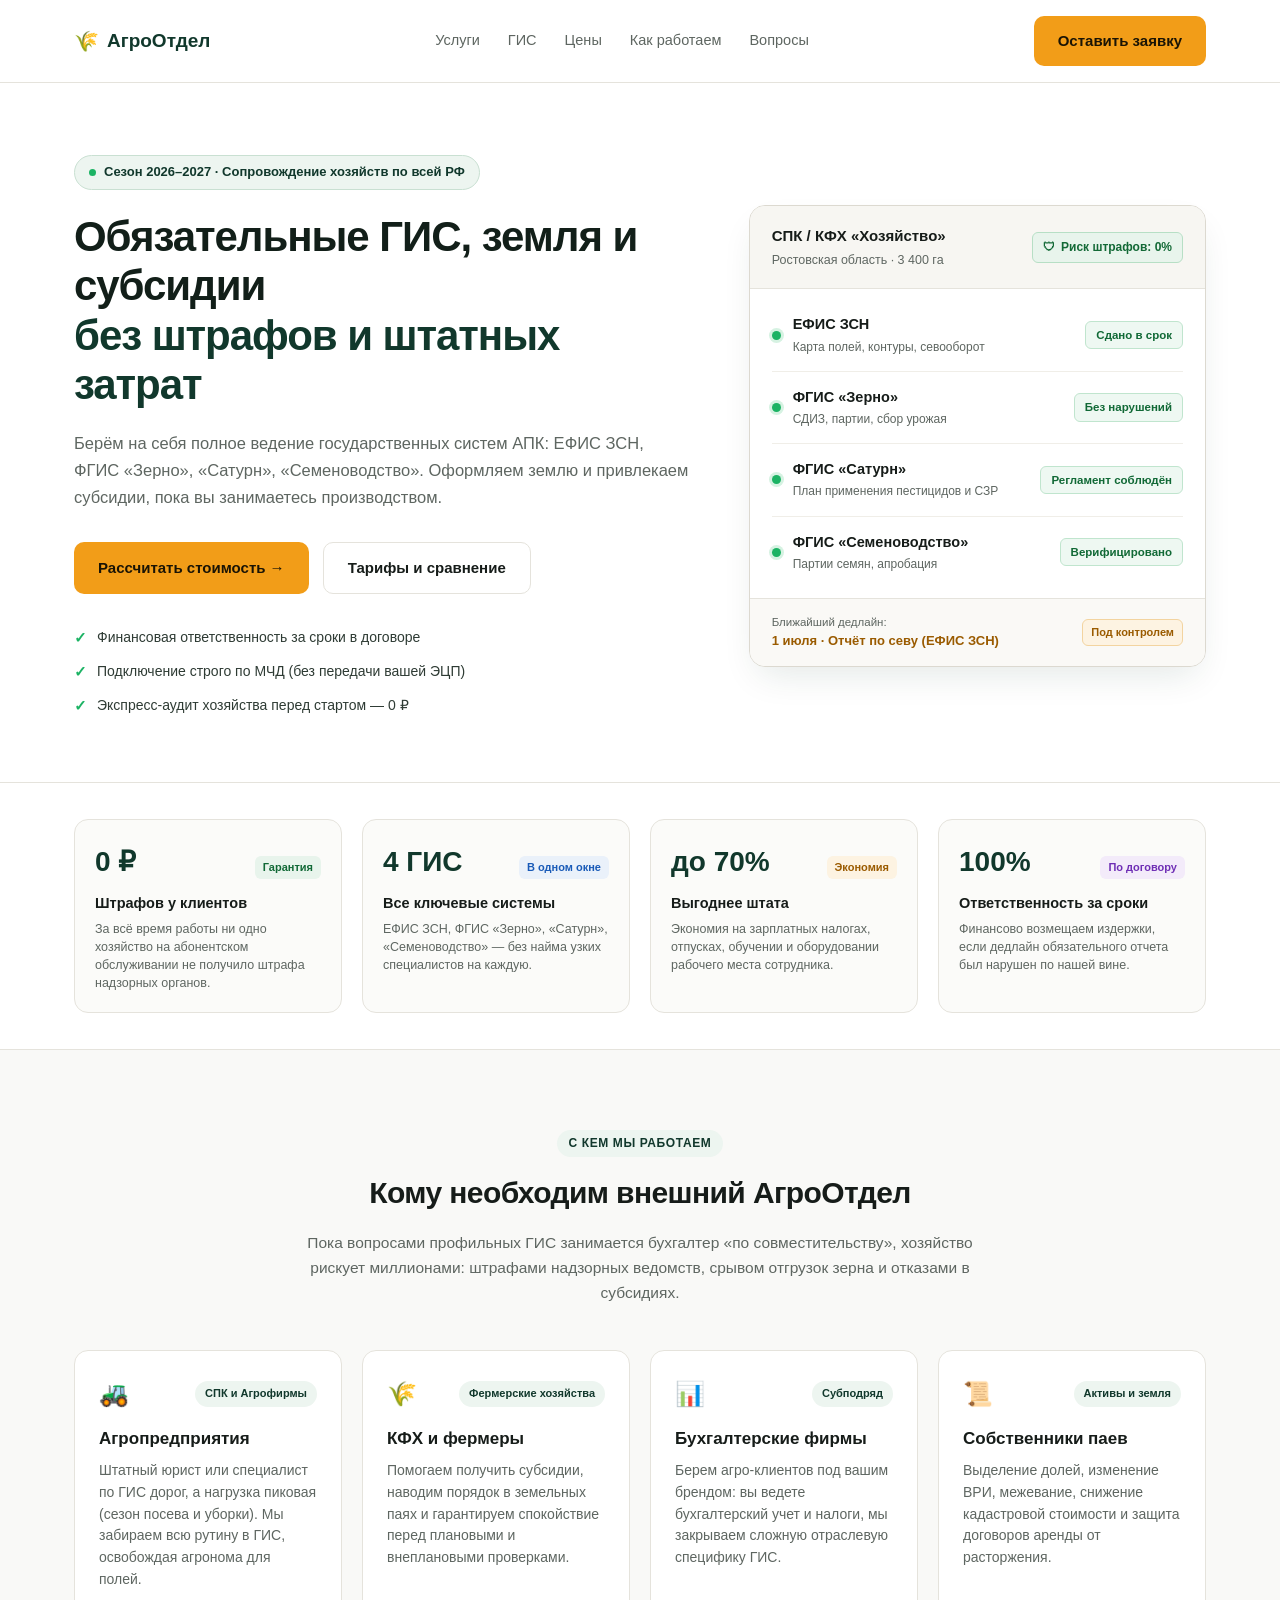
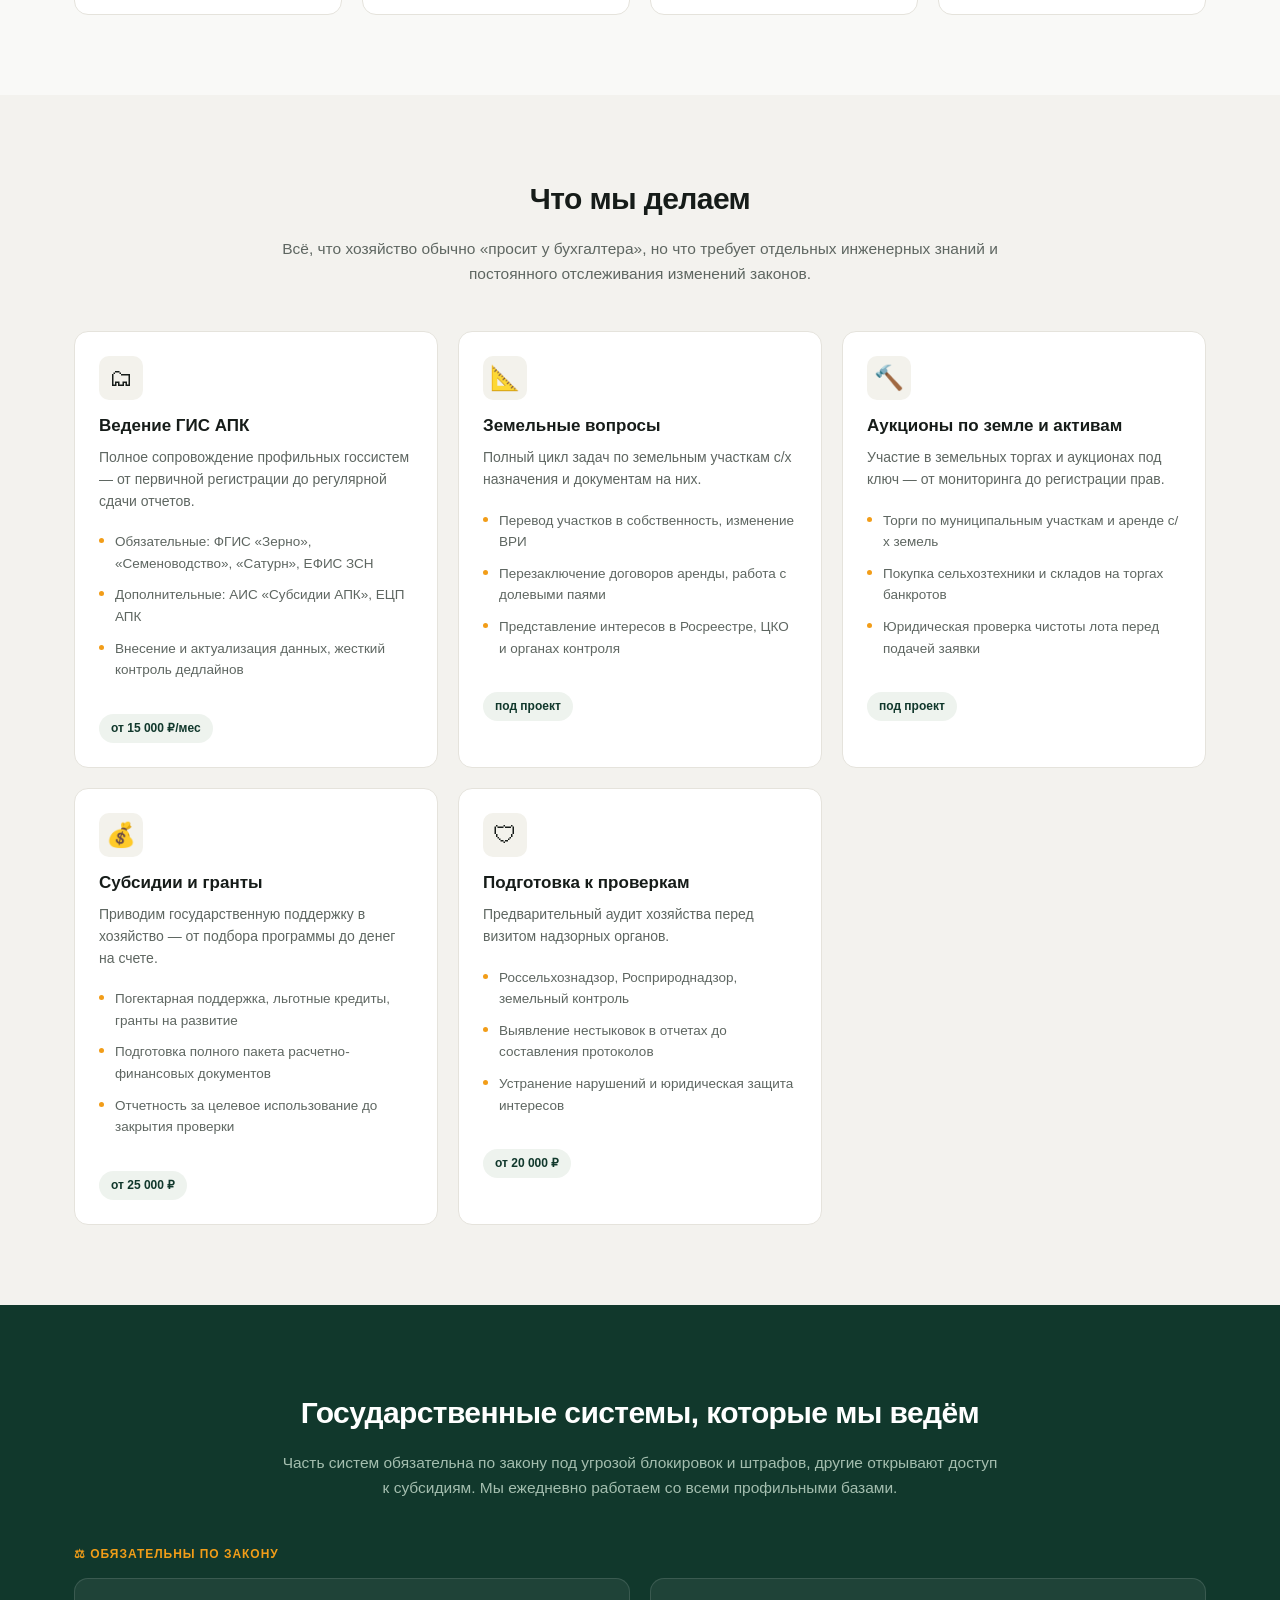
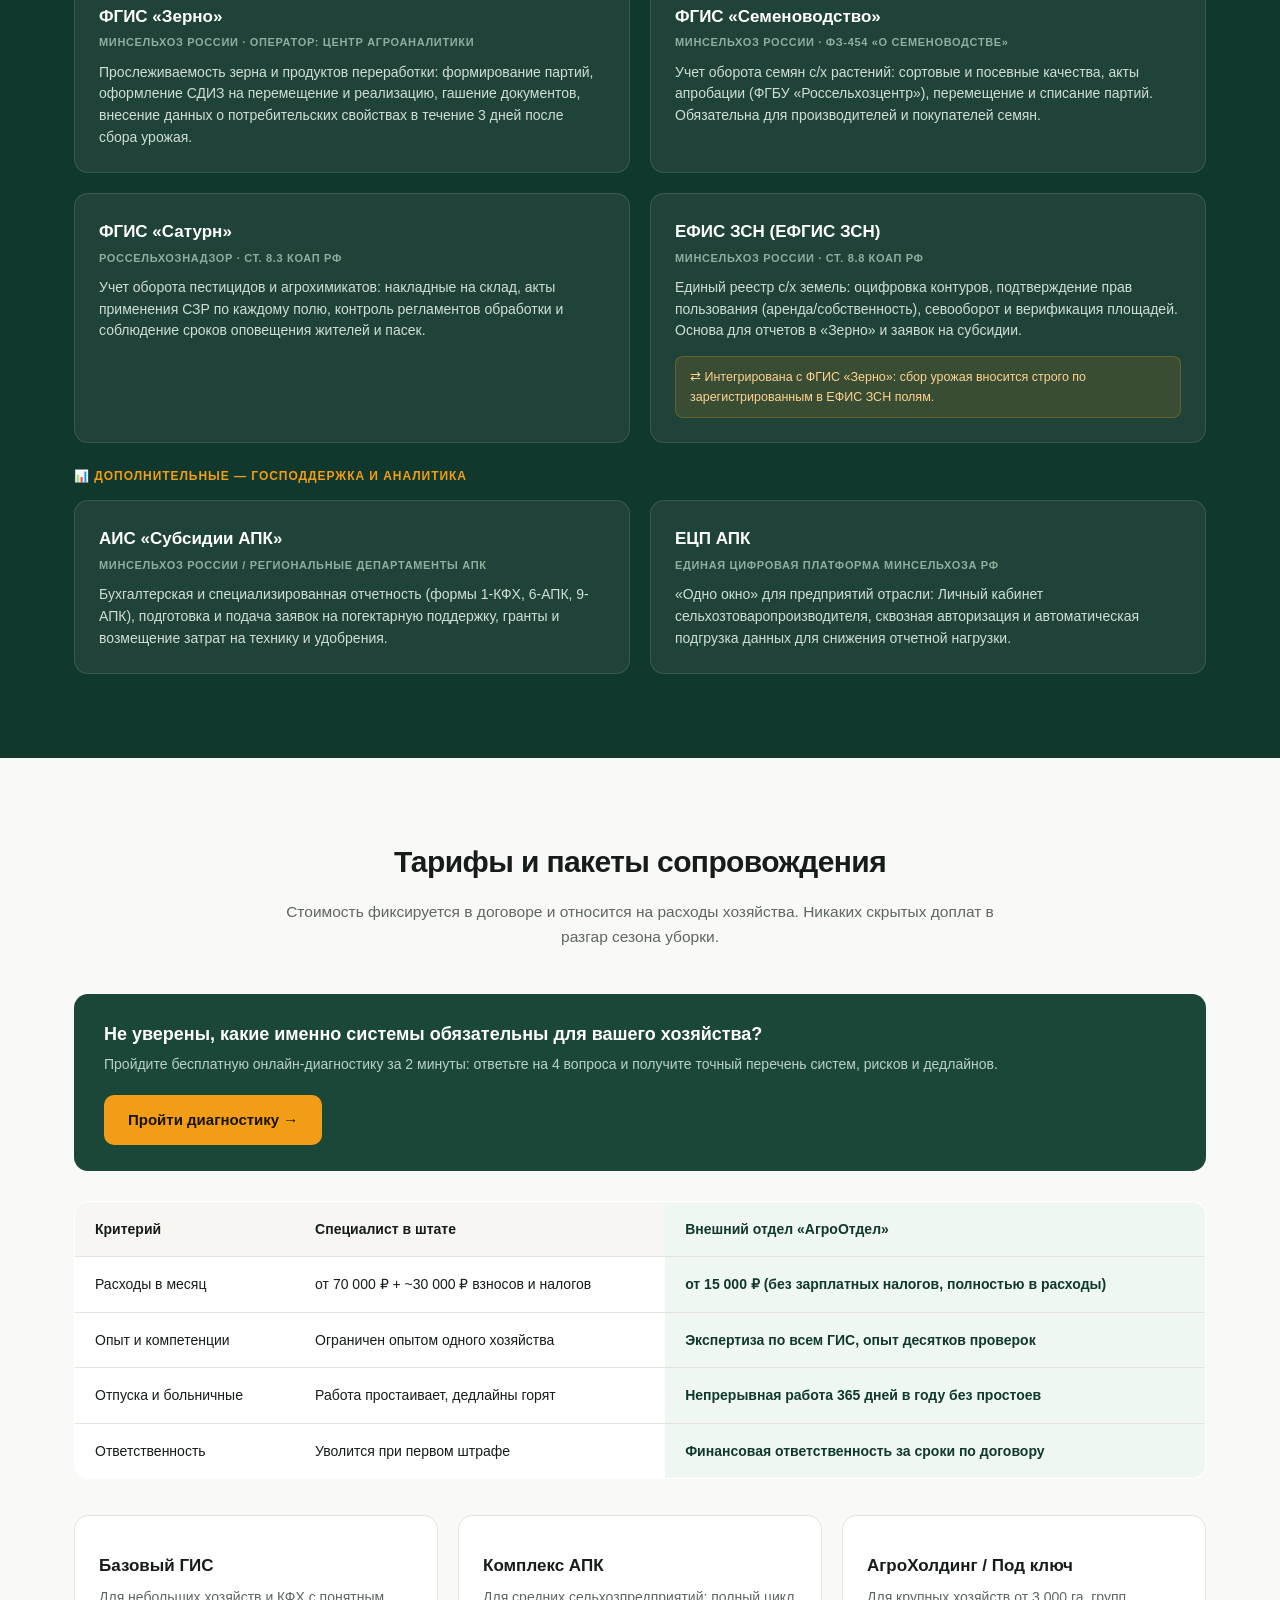
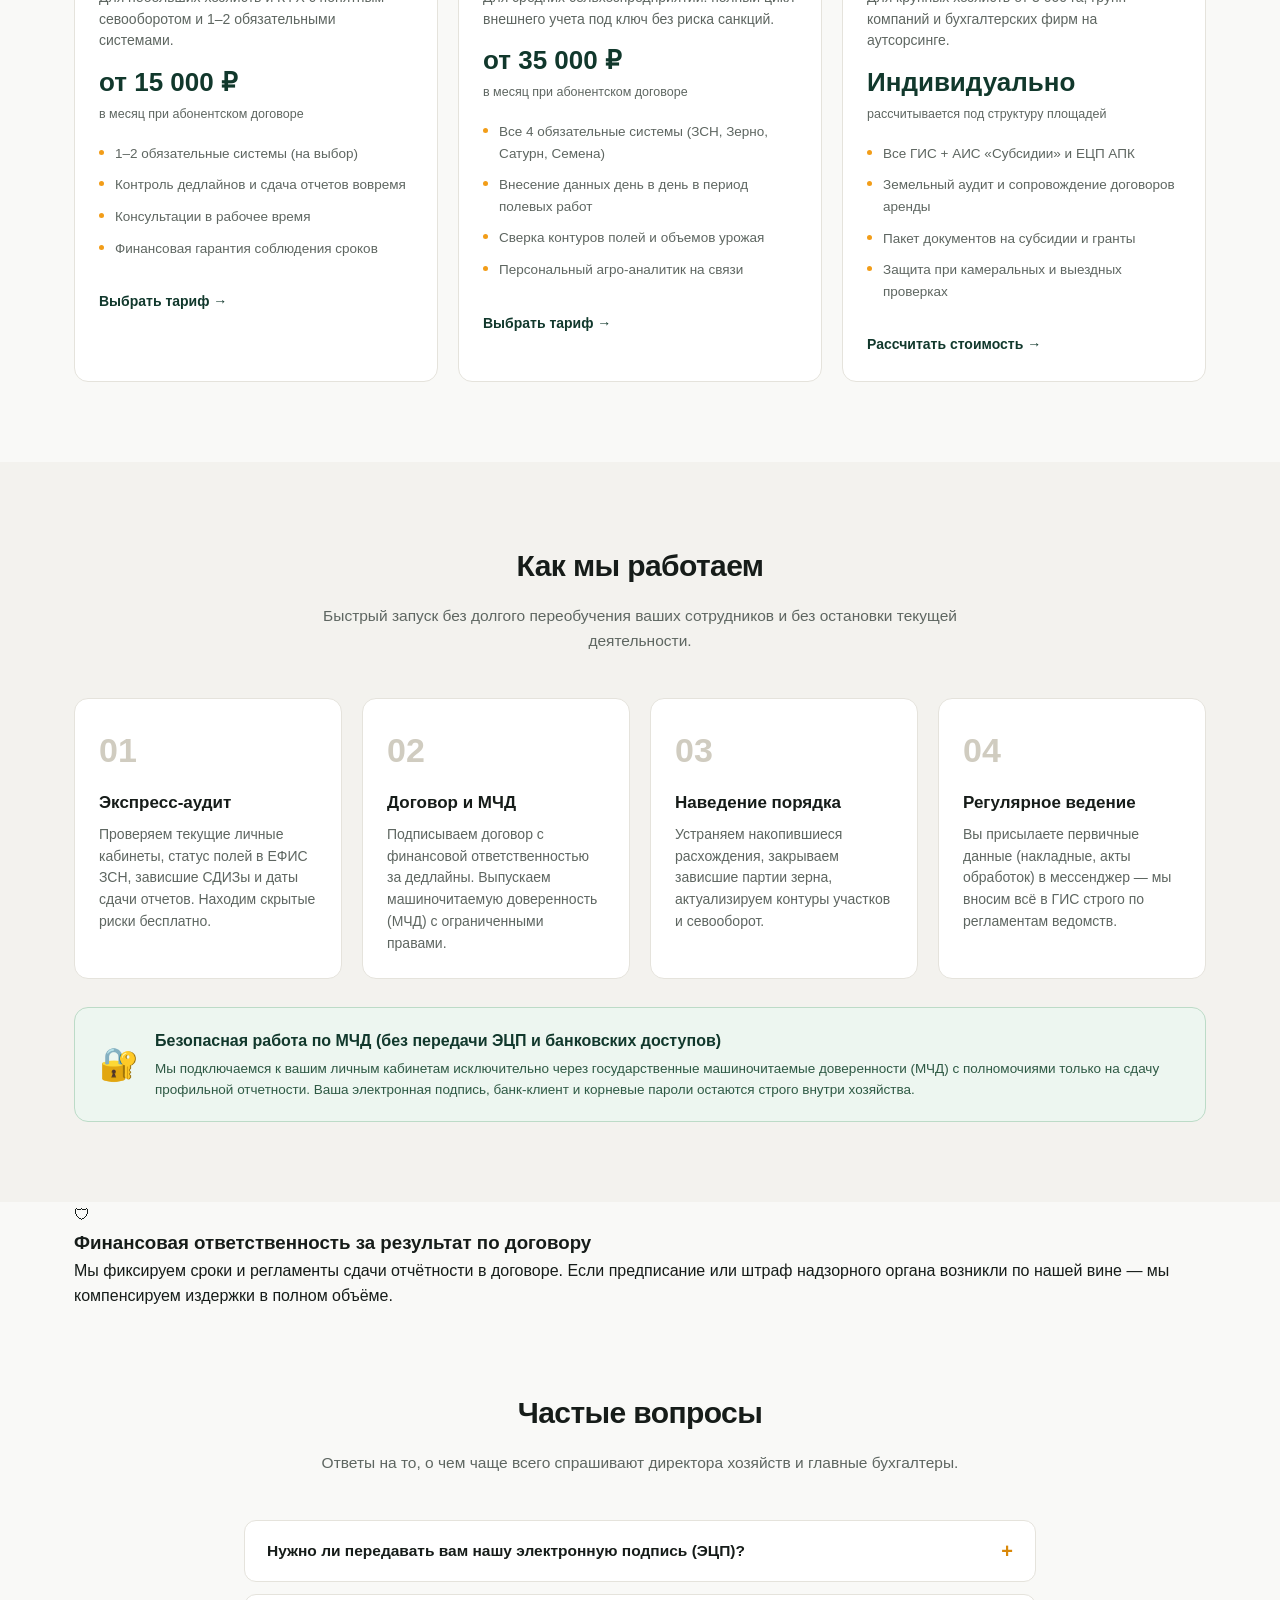
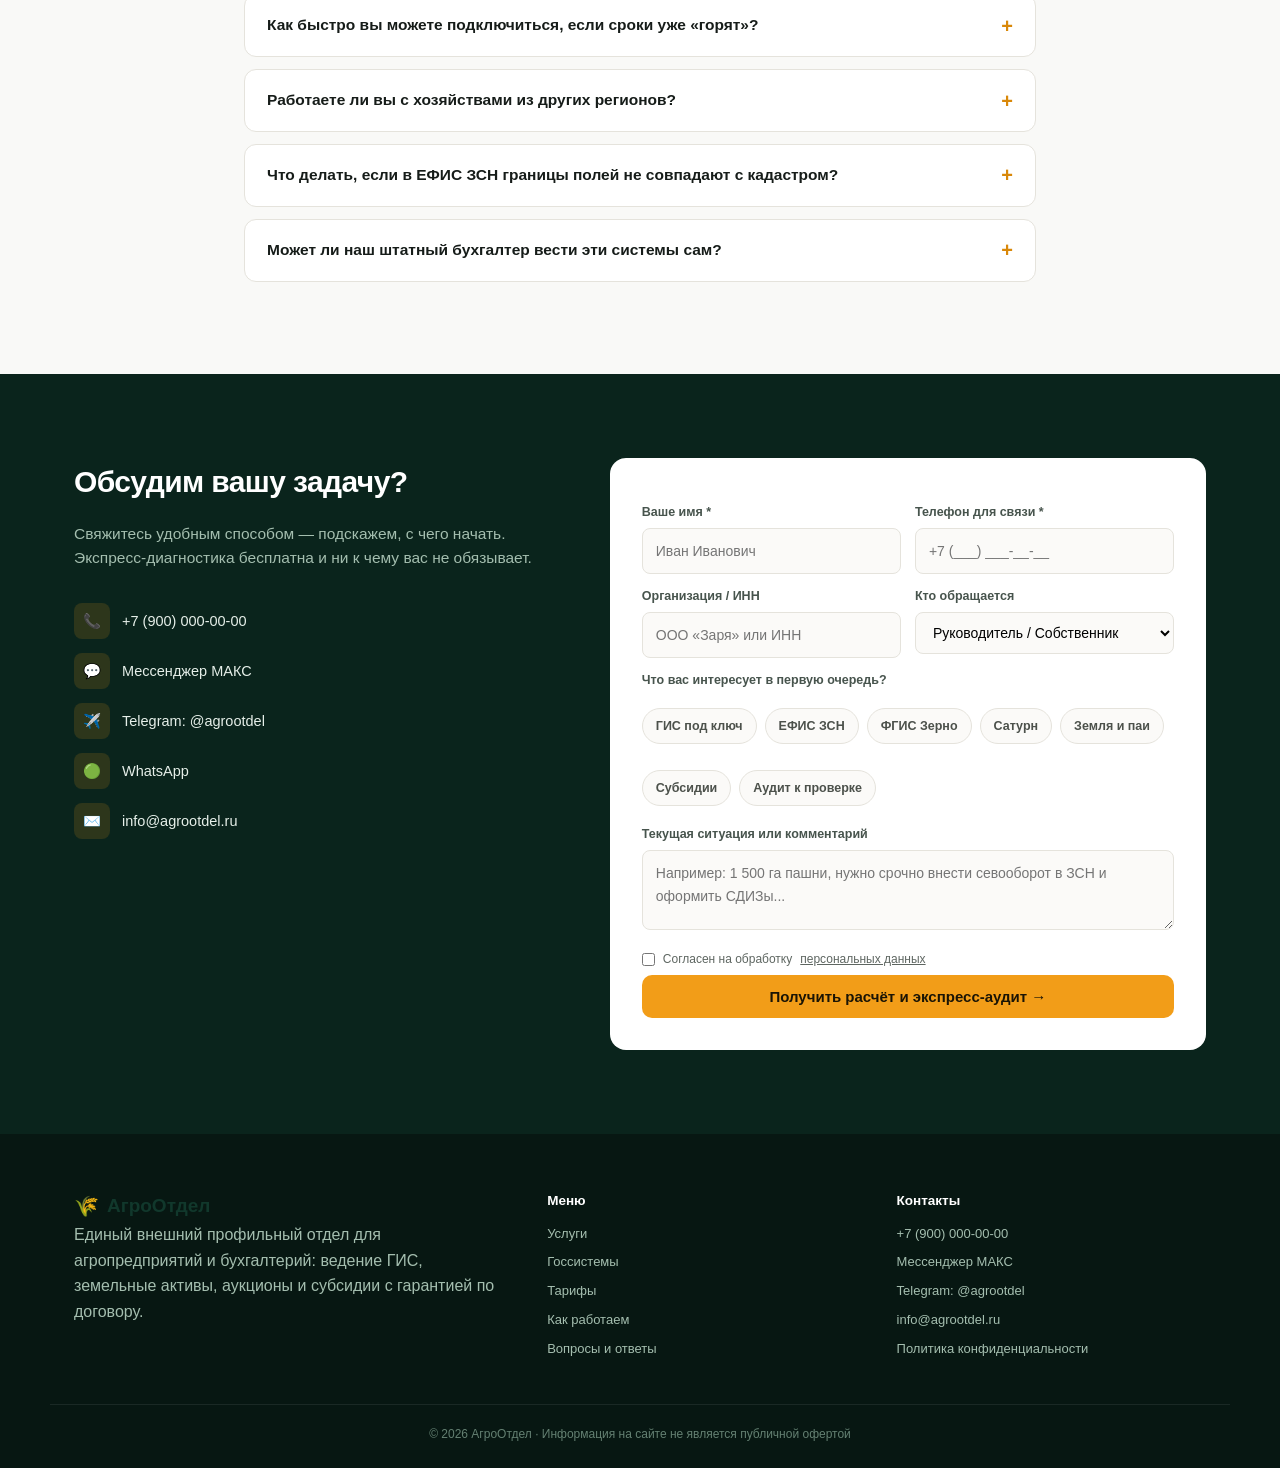
==== commit 14667a8c: "Add files via upload" ====
--- a/index.html
+++ b/index.html
@@ -564,8 +564,7 @@
 
             <label class="agree">
                 <input type="checkbox" required> 
-                Согласен на <a href="policy.html" target="_blank" style="color:inherit;text-decoration:underline">обработку персональных данных</a>
-            </label>
+                    Согласен на обработку <a href="policy.html" target="_blank" style="color:inherit;text-decoration:underline">персональных данных</a>            </label>
                 <button type="submit" class="btn btn-yellow w100">Получить расчёт и экспресс-аудит →</button>
             </form>
         </div>
--- a/css/style.css
+++ b/css/style.css
@@ -1,539 +1,539 @@
-:root {
-  --bg: #f9f9f7;
-  --card: #ffffff;
-  --line: #e5e3dc;
-  --ink: #161c19;
-  --muted: #5e6661;
-  --green: #11382c;
-  --green-dark: #0a241c;
-  --yellow: #f29d18;
-  --yellow-hover: #d98809;
-  --radius: 14px;
-}
-
-* { margin: 0; padding: 0; box-sizing: border-box; }
-html { scroll-behavior: smooth; }
-
-body {
-  font-family: -apple-system, BlinkMacSystemFont, 'Segoe UI', Roboto, 'Helvetica Neue', Arial, sans-serif;
-  background: var(--bg);
-  color: var(--ink);
-  line-height: 1.6;
-  -webkit-font-smoothing: antialiased;
-}
-
-.container { max-width: 1180px; margin: 0 auto; padding: 0 24px; }
-.narrow { max-width: 840px; }
-
-/* ШАПКА */
-.header {
-  background: #ffffff;
-  border-bottom: 1px solid var(--line);
-  position: sticky;
-  top: 0;
-  z-index: 100;
-}
-.header-in { display: flex; align-items: center; justify-content: space-between; padding: 16px 24px; }
-.logo { font-size: 19px; font-weight: 800; color: var(--green); text-decoration: none; display: flex; align-items: center; gap: 8px; }
-.logo-ic { font-size: 20px; }
-.nav { display: flex; gap: 28px; }
-.nav a { color: var(--muted); text-decoration: none; font-size: 14.5px; font-weight: 500; transition: color 0.2s; }
-.nav a:hover { color: var(--green); }
-
-/* КНОПКИ */
-.btn {
-  display: inline-flex;
-  align-items: center;
-  justify-content: center;
-  padding: 13px 24px;
-  border-radius: 10px;
-  font-weight: 600;
-  font-size: 15px;
-  text-decoration: none;
-  cursor: pointer;
-  border: none;
-  transition: all 0.2s;
-}
-.btn-primary, .btn-yellow {
-  background: var(--yellow);
-  color: #1a1405;
-}
-.btn-primary:hover, .btn-yellow:hover {
-  background: var(--yellow-hover);
-  transform: translateY(-1px);
-}
-.btn-secondary, .btn-ghost {
-  background: #ffffff;
-  border: 1px solid var(--line);
-  color: var(--ink);
-}
-.btn-secondary:hover, .btn-ghost:hover {
-  border-color: #b8b3a7;
-  background: #fbfaf8;
-}
-.w100 { width: 100%; }
-
-/* HERO СЕКЦИЯ */
-.hero {
-  padding: 72px 0 64px;
-  background: #ffffff;
-  border-bottom: 1px solid var(--line);
-}
-.hero-in {
-  display: grid;
-  grid-template-columns: 1.15fr 0.85fr;
-  gap: 56px;
-  align-items: center;
-}
-
-.hero-badge {
-  display: inline-flex;
-  align-items: center;
-  gap: 8px;
-  background: #edf5f0;
-  border: 1px solid #c9e0d2;
-  padding: 6px 14px;
-  border-radius: 999px;
-  font-size: 13px;
-  font-weight: 600;
-  color: var(--green);
-  margin-bottom: 22px;
-}
-.badge-dot {
-  width: 7px;
-  height: 7px;
-  border-radius: 50%;
-  background: #1cb364;
-}
-
-h1 {
-  font-size: 42px;
-  line-height: 1.18;
-  font-weight: 800;
-  letter-spacing: -0.025em;
-  color: #121f19;
-  margin-bottom: 20px;
-}
-.hero-accent {
-  color: var(--green);
-  display: block;
-}
-
-.hero-sub {
-  font-size: 16.5px;
-  color: var(--muted);
-  line-height: 1.65;
-  margin-bottom: 30px;
-}
-
-.hero-btns { display: flex; gap: 14px; margin-bottom: 32px; flex-wrap: wrap; }
-.hero-bullets { display: flex; flex-direction: column; gap: 10px; }
-.bullet-item { display: flex; align-items: center; gap: 10px; font-size: 14px; font-weight: 500; color: #2e3b34; }
-.check-ic { color: #1cb364; font-weight: 800; font-size: 15px; }
-
-/* ПАНЕЛЬ ХОЗЯЙСТВА (DASHBOARD) */
-.dash-card {
-  background: #ffffff;
-  border: 1px solid #dcd9d0;
-  border-radius: 16px;
-  box-shadow: 0 16px 36px -10px rgba(17, 56, 44, 0.12);
-  overflow: hidden;
-}
-.dash-header {
-  background: #f7f6f2;
-  border-bottom: 1px solid var(--line);
-  padding: 18px 22px;
-  display: flex;
-  justify-content: space-between;
-  align-items: center;
-}
-.dash-org { font-weight: 700; font-size: 15px; color: var(--ink); }
-.dash-region { font-size: 12.5px; color: var(--muted); margin-top: 2px; }
-.dash-safety {
-  display: flex;
-  align-items: center;
-  gap: 6px;
-  background: #e8f4ec;
-  border: 1px solid #b7dfc5;
-  padding: 5px 10px;
-  border-radius: 6px;
-  font-size: 12px;
-  font-weight: 700;
-  color: #136936;
-}
-
-.dash-list { padding: 10px 22px; }
-.dash-row {
-  display: flex;
-  justify-content: space-between;
-  align-items: center;
-  padding: 14px 0;
-  border-bottom: 1px solid #f0eee8;
-}
-.dash-row:last-child { border-bottom: none; }
-.dash-row-left { display: flex; align-items: center; gap: 12px; }
-.sys-dot { width: 9px; height: 9px; border-radius: 50%; }
-.dot-green { background: #1cb364; box-shadow: 0 0 0 3px #d6f2e2; }
-.dash-row strong { display: block; font-size: 14.5px; color: var(--ink); }
-.dash-row small { display: block; font-size: 12px; color: var(--muted); margin-top: 1px; }
-
-.status-pill {
-  font-size: 11.5px;
-  font-weight: 700;
-  padding: 4px 10px;
-  border-radius: 6px;
-}
-.status-pill.ok { background: #eef8f2; color: #116936; border: 1px solid #c0e5ce; }
-
-.dash-footer {
-  background: #faf9f6;
-  border-top: 1px solid var(--line);
-  padding: 14px 22px;
-  display: flex;
-  justify-content: space-between;
-  align-items: center;
-}
-.df-text span { display: block; font-size: 11.5px; color: var(--muted); }
-.df-text strong { display: block; font-size: 13px; color: #9a5b00; }
-.df-badge {
-  background: #fdf3e2;
-  border: 1px solid #f3d4a0;
-  color: #9a5b00;
-  font-size: 11px;
-  font-weight: 700;
-  padding: 4px 8px;
-  border-radius: 6px;
-}
-
-/* ПОЛОСА МЕТРИК (СТИЛИ ДЛЯ 4 КАРТОЧЕК) */
-.stats-section {
-  padding: 36px 0;
-  background: #ffffff;
-  border-bottom: 1px solid var(--line);
-}
-.stats-grid {
-  display: grid;
-  grid-template-columns: repeat(4, 1fr);
-  gap: 20px;
-}
-.stat-card {
-  background: #fbfbf9;
-  border: 1px solid var(--line);
-  border-radius: var(--radius);
-  padding: 20px;
-  transition: transform 0.2s, box-shadow 0.2s;
-}
-.stat-card:hover {
-  transform: translateY(-2px);
-  box-shadow: 0 8px 20px -6px rgba(17, 56, 44, 0.08);
-}
-.stat-top {
-  display: flex;
-  justify-content: space-between;
-  align-items: baseline;
-  margin-bottom: 8px;
-}
-.stat-num {
-  font-size: 28px;
-  font-weight: 800;
-  color: var(--green);
-}
-.stat-badge {
-  font-size: 11px;
-  font-weight: 700;
-  padding: 3px 8px;
-  border-radius: 6px;
-}
-.stat-badge.green { background: #e8f4ec; color: #116936; }
-.stat-badge.blue { background: #eaf1fa; color: #1a5bb8; }
-.stat-badge.yellow { background: #fdf3e2; color: #9a5b00; }
-.stat-badge.purple { background: #f3ebfa; color: #6f2eb5; }
-.stat-title {
-  font-size: 14.5px;
-  font-weight: 700;
-  color: var(--ink);
-  margin-bottom: 4px;
-}
-.stat-desc {
-  font-size: 12.5px;
-  color: var(--muted);
-  line-height: 1.45;
-}
-
-/* БЕЙДЖ И СЕКЦИИ */
-.section-badge {
-  display: table;
-  margin: 0 auto 12px;
-  background: #edf5f0;
-  color: var(--green);
-  font-size: 12px;
-  font-weight: 700;
-  padding: 4px 12px;
-  border-radius: 999px;
-  text-transform: uppercase;
-  letter-spacing: 0.05em;
-}
-.section { padding: 80px 0; }
-.section.alt { background: #f3f2ee; }
-.h2 { font-size: 30px; text-align: center; font-weight: 800; letter-spacing: -0.02em; }
-.h2.light { color: #ffffff; }
-.sub { color: var(--muted); text-align: center; max-width: 720px; margin: 14px auto 44px; font-size: 15.5px; }
-.sub.light { color: #a4beaf; }
-
-/* КАРТОЧКИ АУДИТОРИИ И УСЛУГ */
-.grid4 { display: grid; grid-template-columns: repeat(4, 1fr); gap: 20px; }
-.grid3 { display: grid; grid-template-columns: repeat(3, 1fr); gap: 20px; }
-.grid2 { display: grid; grid-template-columns: 1fr 1fr; gap: 20px; }
-
-.card {
-  background: var(--card);
-  border: 1px solid var(--line);
-  border-radius: var(--radius);
-  padding: 24px;
-  transition: all 0.2s ease;
-}
-.card:hover {
-  transform: translateY(-2px);
-  border-color: #c9c5ba;
-  box-shadow: 0 8px 24px -8px rgba(17, 56, 44, 0.08);
-}
-.card h3 { font-size: 17px; margin: 12px 0 8px; font-weight: 700; }
-.card p { font-size: 14px; color: var(--muted); line-height: 1.55; }
-
-.audience-card .aud-top {
-  display: flex;
-  justify-content: space-between;
-  align-items: center;
-  margin-bottom: 12px;
-}
-.aud-icon { font-size: 24px; }
-.aud-pill {
-  font-size: 11px;
-  font-weight: 700;
-  color: var(--green);
-  background: #edf5f0;
-  padding: 4px 10px;
-  border-radius: 999px;
-}
-
-.ic { font-size: 24px; width: 44px; height: 44px; background: #f3f2ec; border-radius: 10px; display: flex; align-items: center; justify-content: center; }
-.tag { display: inline-block; background: #eef3ee; color: var(--green); font-size: 12px; font-weight: 700; padding: 5px 12px; border-radius: 999px; margin-top: 14px; }
-.card ul { list-style: none; margin: 14px 0; }
-.card li { font-size: 13.5px; color: var(--muted); padding: 5px 0 5px 16px; position: relative; }
-.card li::before { content: ""; position: absolute; left: 0; top: 12px; width: 5px; height: 5px; border-radius: 50%; background: var(--yellow); }
-
-/* ТЕМНЫЙ БЛОК ГИС */
-.dark { background: var(--green); padding: 84px 0; }
-.group-label { color: var(--yellow); font-size: 12px; font-weight: 700; letter-spacing: 0.08em; text-transform: uppercase; margin: 24px 0 14px; }
-.gcard {
-  background: rgba(255, 255, 255, 0.06);
-  border: 1px solid rgba(255, 255, 255, 0.12);
-  border-radius: var(--radius);
-  padding: 24px;
-}
-.gcard h3 { color: #ffffff; font-size: 17px; }
-.org { display: block; color: #8fae9f; font-size: 11px; letter-spacing: 0.06em; margin: 4px 0 10px; font-weight: 600; }
-.gcard p { color: #d0ded6; font-size: 14px; line-height: 1.55; }
-.note { margin-top: 14px; background: rgba(242, 157, 24, 0.12); border: 1px solid rgba(242, 157, 24, 0.25); border-radius: 8px; padding: 10px 14px; color: #fed38f; font-size: 12.5px; }
-
-/* ЦЕНЫ И СРАВНЕНИЕ */
-.diag-banner {
-  background: #1b4739;
-  border-radius: var(--radius);
-  padding: 26px 30px;
-  display: flex;
-  align-items: center;
-  justify-content: space-between;
-  margin-bottom: 30px;
-  gap: 20px;
-  flex-wrap: wrap;
-}
-.diag-txt strong { color: #fff; font-size: 18px; }
-.diag-txt p { color: #bcd0c5; font-size: 14px; margin-top: 4px; }
-
-.compare-wrap { margin-bottom: 36px; overflow-x: auto; }
-.compare-table { width: 100%; border-collapse: collapse; background: #fff; border-radius: var(--radius); overflow: hidden; border: 1px solid var(--line); }
-.compare-table th, .compare-table td { padding: 16px 20px; text-align: left; font-size: 14px; border-bottom: 1px solid var(--line); }
-.compare-table th { background: #f7f6f2; font-weight: 700; color: var(--ink); }
-.compare-table th.col-highlight, .compare-table td.col-highlight { background: #eef7f2; color: var(--green); font-weight: 600; }
-
-.price .sum { font-size: 26px; font-weight: 800; margin-top: 10px; color: var(--green); }
-.price .per { display: block; color: var(--muted); font-size: 12.5px; margin-bottom: 10px; }
-.link { color: var(--green); font-weight: 700; text-decoration: none; font-size: 14px; display: inline-block; margin-top: 12px; }
-
-/* ПЛАШКА МЧД */
-.mchd-card {
-  margin-top: 28px;
-  background: #edf6f0;
-  border: 1px solid #bcdbc7;
-  border-radius: var(--radius);
-  padding: 20px 24px;
-  display: flex;
-  align-items: center;
-  gap: 16px;
-}
-.mchd-ic { font-size: 32px; }
-.mchd-card h4 { font-size: 16px; color: var(--green); margin-bottom: 4px; }
-.mchd-card p { font-size: 13.5px; color: #2e5944; margin: 0; }
-.step .num { font-size: 34px; font-weight: 800; color: #d0ccc0; }
-
-/* FAQ */
-.faq { background: #fff; border: 1px solid var(--line); border-radius: 12px; margin-bottom: 12px; }
-.faq summary { padding: 18px 22px; font-weight: 600; font-size: 15.5px; cursor: pointer; list-style: none; position: relative; padding-right: 44px; }
-.faq summary::-webkit-details-marker { display: none; }
-.faq summary::after { content: "+"; position: absolute; right: 22px; top: 50%; transform: translateY(-50%); font-size: 20px; color: var(--yellow-hover); }
-.faq[open] summary::after { content: "−"; }
-.faq p { padding: 0 22px 18px; color: var(--muted); font-size: 14px; }
-
-/* ЛИД-ФОРМА */
-.lead { background: var(--green-dark); padding: 84px 0; }
-.lead-in { display: grid; grid-template-columns: 0.9fr 1.1fr; gap: 48px; }
-.contact-row { display: flex; gap: 12px; align-items: center; color: #e6efe9; font-size: 14.5px; margin-bottom: 14px; }
-.c-ic { width: 36px; height: 36px; border-radius: 8px; background: rgba(242, 157, 24, 0.15); display: flex; align-items: center; justify-content: center; }
-
-.lead-right { background: #ffffff; border-radius: 16px; padding: 32px; }
-.lead-right label { display: block; font-size: 12.5px; font-weight: 600; color: #47544d; margin: 12px 0 6px; }
-.lead-right input, .lead-right select, .lead-right textarea {
-  width: 100%;
-  padding: 11px 13px;
-  border: 1px solid var(--line);
-  border-radius: 8px;
-  font: inherit;
-  font-size: 14px;
-  background: #fbfaf8;
-}
-.lead-right textarea { min-height: 80px; }
-.f2 { display: grid; grid-template-columns: 1fr 1fr; gap: 14px; }
-
-.chips { display: flex; flex-wrap: wrap; gap: 8px; }
-.chip input { display: none; }
-.chip span { display: inline-block; border: 1px solid var(--line); border-radius: 999px; padding: 7px 13px; font-size: 12.5px; color: #4c514b; cursor: pointer; background: #fbfaf8; }
-.chip input:checked + span { background: var(--green); border-color: var(--green); color: #fff; }
-.agree { display: flex !important; align-items: center; gap: 8px; font-size: 12px !important; color: var(--muted) !important; font-weight: 400 !important; }
-.agree input { width: auto !important; }
-
-/* ФУТЕР */
-.footer { background: #071712; padding: 56px 0 24px; color: #a4beaf; }
-.footer-in { display: grid; grid-template-columns: 1.4fr 1fr 1fr; gap: 40px; margin-bottom: 36px; }
-.footer strong { color: #fff; font-size: 13.5px; display: block; margin-bottom: 12px; }
-.footer a { display: block; color: #a4beaf; text-decoration: none; font-size: 13px; margin-bottom: 8px; }
-.copy { border-top: 1px solid rgba(255,255,255,0.08); padding-top: 20px; font-size: 12px; color: #648072; text-align: center; }
-
-/* МОБИЛЬНАЯ АДАПТАЦИЯ */
-.mobile-action-bar { display: none; }
-
-@media(max-width: 960px) {
-  .hero-in, .lead-in { grid-template-columns: 1fr; gap: 36px; }
-  .grid4, .grid3, .stats-grid { grid-template-columns: 1fr 1fr; }
-  h1 { font-size: 34px; }
-}
-
-@media(max-width: 640px) {
-  body { padding-bottom: 70px; }
-  .grid4, .grid3, .grid2, .f2, .stats-grid { grid-template-columns: 1fr; }
-  .nav { display: none; }
-  h1 { font-size: 28px; }
-  .footer-in { grid-template-columns: 1fr; }
-  .mobile-action-bar {
-    display: flex;
-    position: fixed;
-    bottom: 0; left: 0; right: 0;
-    height: 64px;
-    background: #ffffff;
-    border-top: 1px solid var(--line);
-    z-index: 1000;
-    align-items: center;
-    justify-content: space-around;
-  }
-  .mobile-bar-btn {
-    flex: 1;
-    display: flex;
-    flex-direction: column;
-    align-items: center;
-    text-decoration: none;
-    color: var(--ink);
-    font-size: 11px;
-    font-weight: 600;
-  }
-  /* --- СВЕТЛАЯ ЦЕПОЧКА ИНТЕГРАЦИИ ГИС --- */
-.gis-flow-bar {
-  display: flex;
-  align-items: center;
-  justify-content: space-between;
-  background: rgba(255, 255, 255, 0.06);
-  border: 1px solid rgba(255, 255, 255, 0.14);
-  border-radius: var(--radius);
-  padding: 18px 24px;
-  margin-bottom: 32px;
-  gap: 12px;
-}
-.flow-step {
-  background: rgba(255, 255, 255, 0.08);
-  border: 1px solid rgba(255, 255, 255, 0.12);
-  border-radius: 10px;
-  padding: 10px 16px;
-  text-align: center;
-  flex: 1;
-}
-.flow-step.highlight {
-  background: rgba(242, 157, 24, 0.15);
-  border-color: rgba(242, 157, 24, 0.4);
-}
-.flow-step b { display: block; color: #fff; font-size: 13.5px; }
-.flow-step span { display: block; color: #a4beaf; font-size: 11px; margin-top: 2px; }
-.flow-arrow { color: var(--yellow); font-size: 12px; font-weight: 700; white-space: nowrap; }
-
-@media(max-width: 768px) {
-  .gis-flow-bar { flex-direction: column; text-align: center; }
-  .flow-arrow { transform: rotate(90deg); margin: 4px 0; }
-  .flow-step { width: 100%; }
-}
-/* СВЕТЛАЯ И КОНТРАСТНАЯ СХЕМА СИНХРОНИЗАЦИИ ГИС */
-.gis-flow-bar {
-  display: flex;
-  align-items: center;
-  justify-content: space-between;
-  background: rgba(255, 255, 255, 0.08);
-  border: 1px solid rgba(255, 255, 255, 0.18);
-  border-radius: 12px;
-  padding: 16px 20px;
-  margin-bottom: 32px;
-  gap: 12px;
-}
-.flow-step {
-  background: rgba(255, 255, 255, 0.12);
-  border: 1px solid rgba(255, 255, 255, 0.18);
-  border-radius: 8px;
-  padding: 10px 14px;
-  text-align: center;
-  flex: 1;
-}
-.flow-step.highlight {
-  background: rgba(242, 157, 24, 0.22);
-  border-color: rgba(242, 157, 24, 0.5);
-}
-.flow-step b {
-  display: block;
-  color: #ffffff !important;
-  font-size: 14px;
-  font-weight: 700;
-}
-.flow-step span {
-  display: block;
-  color: #d1e5db !important;
-  font-size: 11.5px;
-  margin-top: 3px;
-}
-.flow-arrow {
-  color: #f29d18 !important;
-  font-size: 12.5px;
-  font-weight: 700;
-  white-space: nowrap;
-}
-
-@media(max-width: 768px) {
-  .gis-flow-bar { flex-direction: column; text-align: center; }
-  .flow-arrow { transform: rotate(90deg); margin: 4px 0; }
-  .flow-step { width: 100%; }
-}
+:root {
+  --bg: #f9f9f7;
+  --card: #ffffff;
+  --line: #e5e3dc;
+  --ink: #161c19;
+  --muted: #5e6661;
+  --green: #11382c;
+  --green-dark: #0a241c;
+  --yellow: #f29d18;
+  --yellow-hover: #d98809;
+  --radius: 14px;
+}
+
+* { margin: 0; padding: 0; box-sizing: border-box; }
+html { scroll-behavior: smooth; }
+
+body {
+  font-family: -apple-system, BlinkMacSystemFont, 'Segoe UI', Roboto, 'Helvetica Neue', Arial, sans-serif;
+  background: var(--bg);
+  color: var(--ink);
+  line-height: 1.6;
+  -webkit-font-smoothing: antialiased;
+}
+
+.container { max-width: 1180px; margin: 0 auto; padding: 0 24px; }
+.narrow { max-width: 840px; }
+
+/* ШАПКА */
+.header {
+  background: #ffffff;
+  border-bottom: 1px solid var(--line);
+  position: sticky;
+  top: 0;
+  z-index: 100;
+}
+.header-in { display: flex; align-items: center; justify-content: space-between; padding: 16px 24px; }
+.logo { font-size: 19px; font-weight: 800; color: var(--green); text-decoration: none; display: flex; align-items: center; gap: 8px; }
+.logo-ic { font-size: 20px; }
+.nav { display: flex; gap: 28px; }
+.nav a { color: var(--muted); text-decoration: none; font-size: 14.5px; font-weight: 500; transition: color 0.2s; }
+.nav a:hover { color: var(--green); }
+
+/* КНОПКИ */
+.btn {
+  display: inline-flex;
+  align-items: center;
+  justify-content: center;
+  padding: 13px 24px;
+  border-radius: 10px;
+  font-weight: 600;
+  font-size: 15px;
+  text-decoration: none;
+  cursor: pointer;
+  border: none;
+  transition: all 0.2s;
+}
+.btn-primary, .btn-yellow {
+  background: var(--yellow);
+  color: #1a1405;
+}
+.btn-primary:hover, .btn-yellow:hover {
+  background: var(--yellow-hover);
+  transform: translateY(-1px);
+}
+.btn-secondary, .btn-ghost {
+  background: #ffffff;
+  border: 1px solid var(--line);
+  color: var(--ink);
+}
+.btn-secondary:hover, .btn-ghost:hover {
+  border-color: #b8b3a7;
+  background: #fbfaf8;
+}
+.w100 { width: 100%; }
+
+/* HERO СЕКЦИЯ */
+.hero {
+  padding: 72px 0 64px;
+  background: #ffffff;
+  border-bottom: 1px solid var(--line);
+}
+.hero-in {
+  display: grid;
+  grid-template-columns: 1.15fr 0.85fr;
+  gap: 56px;
+  align-items: center;
+}
+
+.hero-badge {
+  display: inline-flex;
+  align-items: center;
+  gap: 8px;
+  background: #edf5f0;
+  border: 1px solid #c9e0d2;
+  padding: 6px 14px;
+  border-radius: 999px;
+  font-size: 13px;
+  font-weight: 600;
+  color: var(--green);
+  margin-bottom: 22px;
+}
+.badge-dot {
+  width: 7px;
+  height: 7px;
+  border-radius: 50%;
+  background: #1cb364;
+}
+
+h1 {
+  font-size: 42px;
+  line-height: 1.18;
+  font-weight: 800;
+  letter-spacing: -0.025em;
+  color: #121f19;
+  margin-bottom: 20px;
+}
+.hero-accent {
+  color: var(--green);
+  display: block;
+}
+
+.hero-sub {
+  font-size: 16.5px;
+  color: var(--muted);
+  line-height: 1.65;
+  margin-bottom: 30px;
+}
+
+.hero-btns { display: flex; gap: 14px; margin-bottom: 32px; flex-wrap: wrap; }
+.hero-bullets { display: flex; flex-direction: column; gap: 10px; }
+.bullet-item { display: flex; align-items: center; gap: 10px; font-size: 14px; font-weight: 500; color: #2e3b34; }
+.check-ic { color: #1cb364; font-weight: 800; font-size: 15px; }
+
+/* ПАНЕЛЬ ХОЗЯЙСТВА (DASHBOARD) */
+.dash-card {
+  background: #ffffff;
+  border: 1px solid #dcd9d0;
+  border-radius: 16px;
+  box-shadow: 0 16px 36px -10px rgba(17, 56, 44, 0.12);
+  overflow: hidden;
+}
+.dash-header {
+  background: #f7f6f2;
+  border-bottom: 1px solid var(--line);
+  padding: 18px 22px;
+  display: flex;
+  justify-content: space-between;
+  align-items: center;
+}
+.dash-org { font-weight: 700; font-size: 15px; color: var(--ink); }
+.dash-region { font-size: 12.5px; color: var(--muted); margin-top: 2px; }
+.dash-safety {
+  display: flex;
+  align-items: center;
+  gap: 6px;
+  background: #e8f4ec;
+  border: 1px solid #b7dfc5;
+  padding: 5px 10px;
+  border-radius: 6px;
+  font-size: 12px;
+  font-weight: 700;
+  color: #136936;
+}
+
+.dash-list { padding: 10px 22px; }
+.dash-row {
+  display: flex;
+  justify-content: space-between;
+  align-items: center;
+  padding: 14px 0;
+  border-bottom: 1px solid #f0eee8;
+}
+.dash-row:last-child { border-bottom: none; }
+.dash-row-left { display: flex; align-items: center; gap: 12px; }
+.sys-dot { width: 9px; height: 9px; border-radius: 50%; }
+.dot-green { background: #1cb364; box-shadow: 0 0 0 3px #d6f2e2; }
+.dash-row strong { display: block; font-size: 14.5px; color: var(--ink); }
+.dash-row small { display: block; font-size: 12px; color: var(--muted); margin-top: 1px; }
+
+.status-pill {
+  font-size: 11.5px;
+  font-weight: 700;
+  padding: 4px 10px;
+  border-radius: 6px;
+}
+.status-pill.ok { background: #eef8f2; color: #116936; border: 1px solid #c0e5ce; }
+
+.dash-footer {
+  background: #faf9f6;
+  border-top: 1px solid var(--line);
+  padding: 14px 22px;
+  display: flex;
+  justify-content: space-between;
+  align-items: center;
+}
+.df-text span { display: block; font-size: 11.5px; color: var(--muted); }
+.df-text strong { display: block; font-size: 13px; color: #9a5b00; }
+.df-badge {
+  background: #fdf3e2;
+  border: 1px solid #f3d4a0;
+  color: #9a5b00;
+  font-size: 11px;
+  font-weight: 700;
+  padding: 4px 8px;
+  border-radius: 6px;
+}
+
+/* ПОЛОСА МЕТРИК (СТИЛИ ДЛЯ 4 КАРТОЧЕК) */
+.stats-section {
+  padding: 36px 0;
+  background: #ffffff;
+  border-bottom: 1px solid var(--line);
+}
+.stats-grid {
+  display: grid;
+  grid-template-columns: repeat(4, 1fr);
+  gap: 20px;
+}
+.stat-card {
+  background: #fbfbf9;
+  border: 1px solid var(--line);
+  border-radius: var(--radius);
+  padding: 20px;
+  transition: transform 0.2s, box-shadow 0.2s;
+}
+.stat-card:hover {
+  transform: translateY(-2px);
+  box-shadow: 0 8px 20px -6px rgba(17, 56, 44, 0.08);
+}
+.stat-top {
+  display: flex;
+  justify-content: space-between;
+  align-items: baseline;
+  margin-bottom: 8px;
+}
+.stat-num {
+  font-size: 28px;
+  font-weight: 800;
+  color: var(--green);
+}
+.stat-badge {
+  font-size: 11px;
+  font-weight: 700;
+  padding: 3px 8px;
+  border-radius: 6px;
+}
+.stat-badge.green { background: #e8f4ec; color: #116936; }
+.stat-badge.blue { background: #eaf1fa; color: #1a5bb8; }
+.stat-badge.yellow { background: #fdf3e2; color: #9a5b00; }
+.stat-badge.purple { background: #f3ebfa; color: #6f2eb5; }
+.stat-title {
+  font-size: 14.5px;
+  font-weight: 700;
+  color: var(--ink);
+  margin-bottom: 4px;
+}
+.stat-desc {
+  font-size: 12.5px;
+  color: var(--muted);
+  line-height: 1.45;
+}
+
+/* БЕЙДЖ И СЕКЦИИ */
+.section-badge {
+  display: table;
+  margin: 0 auto 12px;
+  background: #edf5f0;
+  color: var(--green);
+  font-size: 12px;
+  font-weight: 700;
+  padding: 4px 12px;
+  border-radius: 999px;
+  text-transform: uppercase;
+  letter-spacing: 0.05em;
+}
+.section { padding: 80px 0; }
+.section.alt { background: #f3f2ee; }
+.h2 { font-size: 30px; text-align: center; font-weight: 800; letter-spacing: -0.02em; }
+.h2.light { color: #ffffff; }
+.sub { color: var(--muted); text-align: center; max-width: 720px; margin: 14px auto 44px; font-size: 15.5px; }
+.sub.light { color: #a4beaf; }
+
+/* КАРТОЧКИ АУДИТОРИИ И УСЛУГ */
+.grid4 { display: grid; grid-template-columns: repeat(4, 1fr); gap: 20px; }
+.grid3 { display: grid; grid-template-columns: repeat(3, 1fr); gap: 20px; }
+.grid2 { display: grid; grid-template-columns: 1fr 1fr; gap: 20px; }
+
+.card {
+  background: var(--card);
+  border: 1px solid var(--line);
+  border-radius: var(--radius);
+  padding: 24px;
+  transition: all 0.2s ease;
+}
+.card:hover {
+  transform: translateY(-2px);
+  border-color: #c9c5ba;
+  box-shadow: 0 8px 24px -8px rgba(17, 56, 44, 0.08);
+}
+.card h3 { font-size: 17px; margin: 12px 0 8px; font-weight: 700; }
+.card p { font-size: 14px; color: var(--muted); line-height: 1.55; }
+
+.audience-card .aud-top {
+  display: flex;
+  justify-content: space-between;
+  align-items: center;
+  margin-bottom: 12px;
+}
+.aud-icon { font-size: 24px; }
+.aud-pill {
+  font-size: 11px;
+  font-weight: 700;
+  color: var(--green);
+  background: #edf5f0;
+  padding: 4px 10px;
+  border-radius: 999px;
+}
+
+.ic { font-size: 24px; width: 44px; height: 44px; background: #f3f2ec; border-radius: 10px; display: flex; align-items: center; justify-content: center; }
+.tag { display: inline-block; background: #eef3ee; color: var(--green); font-size: 12px; font-weight: 700; padding: 5px 12px; border-radius: 999px; margin-top: 14px; }
+.card ul { list-style: none; margin: 14px 0; }
+.card li { font-size: 13.5px; color: var(--muted); padding: 5px 0 5px 16px; position: relative; }
+.card li::before { content: ""; position: absolute; left: 0; top: 12px; width: 5px; height: 5px; border-radius: 50%; background: var(--yellow); }
+
+/* ТЕМНЫЙ БЛОК ГИС */
+.dark { background: var(--green); padding: 84px 0; }
+.group-label { color: var(--yellow); font-size: 12px; font-weight: 700; letter-spacing: 0.08em; text-transform: uppercase; margin: 24px 0 14px; }
+.gcard {
+  background: rgba(255, 255, 255, 0.06);
+  border: 1px solid rgba(255, 255, 255, 0.12);
+  border-radius: var(--radius);
+  padding: 24px;
+}
+.gcard h3 { color: #ffffff; font-size: 17px; }
+.org { display: block; color: #8fae9f; font-size: 11px; letter-spacing: 0.06em; margin: 4px 0 10px; font-weight: 600; }
+.gcard p { color: #d0ded6; font-size: 14px; line-height: 1.55; }
+.note { margin-top: 14px; background: rgba(242, 157, 24, 0.12); border: 1px solid rgba(242, 157, 24, 0.25); border-radius: 8px; padding: 10px 14px; color: #fed38f; font-size: 12.5px; }
+
+/* ЦЕНЫ И СРАВНЕНИЕ */
+.diag-banner {
+  background: #1b4739;
+  border-radius: var(--radius);
+  padding: 26px 30px;
+  display: flex;
+  align-items: center;
+  justify-content: space-between;
+  margin-bottom: 30px;
+  gap: 20px;
+  flex-wrap: wrap;
+}
+.diag-txt strong { color: #fff; font-size: 18px; }
+.diag-txt p { color: #bcd0c5; font-size: 14px; margin-top: 4px; }
+
+.compare-wrap { margin-bottom: 36px; overflow-x: auto; }
+.compare-table { width: 100%; border-collapse: collapse; background: #fff; border-radius: var(--radius); overflow: hidden; border: 1px solid var(--line); }
+.compare-table th, .compare-table td { padding: 16px 20px; text-align: left; font-size: 14px; border-bottom: 1px solid var(--line); }
+.compare-table th { background: #f7f6f2; font-weight: 700; color: var(--ink); }
+.compare-table th.col-highlight, .compare-table td.col-highlight { background: #eef7f2; color: var(--green); font-weight: 600; }
+
+.price .sum { font-size: 26px; font-weight: 800; margin-top: 10px; color: var(--green); }
+.price .per { display: block; color: var(--muted); font-size: 12.5px; margin-bottom: 10px; }
+.link { color: var(--green); font-weight: 700; text-decoration: none; font-size: 14px; display: inline-block; margin-top: 12px; }
+
+/* ПЛАШКА МЧД */
+.mchd-card {
+  margin-top: 28px;
+  background: #edf6f0;
+  border: 1px solid #bcdbc7;
+  border-radius: var(--radius);
+  padding: 20px 24px;
+  display: flex;
+  align-items: center;
+  gap: 16px;
+}
+.mchd-ic { font-size: 32px; }
+.mchd-card h4 { font-size: 16px; color: var(--green); margin-bottom: 4px; }
+.mchd-card p { font-size: 13.5px; color: #2e5944; margin: 0; }
+.step .num { font-size: 34px; font-weight: 800; color: #d0ccc0; }
+
+/* FAQ */
+.faq { background: #fff; border: 1px solid var(--line); border-radius: 12px; margin-bottom: 12px; }
+.faq summary { padding: 18px 22px; font-weight: 600; font-size: 15.5px; cursor: pointer; list-style: none; position: relative; padding-right: 44px; }
+.faq summary::-webkit-details-marker { display: none; }
+.faq summary::after { content: "+"; position: absolute; right: 22px; top: 50%; transform: translateY(-50%); font-size: 20px; color: var(--yellow-hover); }
+.faq[open] summary::after { content: "−"; }
+.faq p { padding: 0 22px 18px; color: var(--muted); font-size: 14px; }
+
+/* ЛИД-ФОРМА */
+.lead { background: var(--green-dark); padding: 84px 0; }
+.lead-in { display: grid; grid-template-columns: 0.9fr 1.1fr; gap: 48px; }
+.contact-row { display: flex; gap: 12px; align-items: center; color: #e6efe9; font-size: 14.5px; margin-bottom: 14px; }
+.c-ic { width: 36px; height: 36px; border-radius: 8px; background: rgba(242, 157, 24, 0.15); display: flex; align-items: center; justify-content: center; }
+
+.lead-right { background: #ffffff; border-radius: 16px; padding: 32px; }
+.lead-right label { display: block; font-size: 12.5px; font-weight: 600; color: #47544d; margin: 12px 0 6px; }
+.lead-right input, .lead-right select, .lead-right textarea {
+  width: 100%;
+  padding: 11px 13px;
+  border: 1px solid var(--line);
+  border-radius: 8px;
+  font: inherit;
+  font-size: 14px;
+  background: #fbfaf8;
+}
+.lead-right textarea { min-height: 80px; }
+.f2 { display: grid; grid-template-columns: 1fr 1fr; gap: 14px; }
+
+.chips { display: flex; flex-wrap: wrap; gap: 8px; }
+.chip input { display: none; }
+.chip span { display: inline-block; border: 1px solid var(--line); border-radius: 999px; padding: 7px 13px; font-size: 12.5px; color: #4c514b; cursor: pointer; background: #fbfaf8; }
+.chip input:checked + span { background: var(--green); border-color: var(--green); color: #fff; }
+.agree { display: flex !important; align-items: center; gap: 8px; font-size: 12px !important; color: var(--muted) !important; font-weight: 400 !important; }
+.agree input { width: auto !important; }
+
+/* ФУТЕР */
+.footer { background: #071712; padding: 56px 0 24px; color: #a4beaf; }
+.footer-in { display: grid; grid-template-columns: 1.4fr 1fr 1fr; gap: 40px; margin-bottom: 36px; }
+.footer strong { color: #fff; font-size: 13.5px; display: block; margin-bottom: 12px; }
+.footer a { display: block; color: #a4beaf; text-decoration: none; font-size: 13px; margin-bottom: 8px; }
+.copy { border-top: 1px solid rgba(255,255,255,0.08); padding-top: 20px; font-size: 12px; color: #648072; text-align: center; }
+
+/* МОБИЛЬНАЯ АДАПТАЦИЯ */
+.mobile-action-bar { display: none; }
+
+@media(max-width: 960px) {
+  .hero-in, .lead-in { grid-template-columns: 1fr; gap: 36px; }
+  .grid4, .grid3, .stats-grid { grid-template-columns: 1fr 1fr; }
+  h1 { font-size: 34px; }
+}
+
+@media(max-width: 640px) {
+  body { padding-bottom: 70px; }
+  .grid4, .grid3, .grid2, .f2, .stats-grid { grid-template-columns: 1fr; }
+  .nav { display: none; }
+  h1 { font-size: 28px; }
+  .footer-in { grid-template-columns: 1fr; }
+  .mobile-action-bar {
+    display: flex;
+    position: fixed;
+    bottom: 0; left: 0; right: 0;
+    height: 64px;
+    background: #ffffff;
+    border-top: 1px solid var(--line);
+    z-index: 1000;
+    align-items: center;
+    justify-content: space-around;
+  }
+  .mobile-bar-btn {
+    flex: 1;
+    display: flex;
+    flex-direction: column;
+    align-items: center;
+    text-decoration: none;
+    color: var(--ink);
+    font-size: 11px;
+    font-weight: 600;
+  }
+  /* --- СВЕТЛАЯ ЦЕПОЧКА ИНТЕГРАЦИИ ГИС --- */
+.gis-flow-bar {
+  display: flex;
+  align-items: center;
+  justify-content: space-between;
+  background: rgba(255, 255, 255, 0.06);
+  border: 1px solid rgba(255, 255, 255, 0.14);
+  border-radius: var(--radius);
+  padding: 18px 24px;
+  margin-bottom: 32px;
+  gap: 12px;
+}
+.flow-step {
+  background: rgba(255, 255, 255, 0.08);
+  border: 1px solid rgba(255, 255, 255, 0.12);
+  border-radius: 10px;
+  padding: 10px 16px;
+  text-align: center;
+  flex: 1;
+}
+.flow-step.highlight {
+  background: rgba(242, 157, 24, 0.15);
+  border-color: rgba(242, 157, 24, 0.4);
+}
+.flow-step b { display: block; color: #fff; font-size: 13.5px; }
+.flow-step span { display: block; color: #a4beaf; font-size: 11px; margin-top: 2px; }
+.flow-arrow { color: var(--yellow); font-size: 12px; font-weight: 700; white-space: nowrap; }
+
+@media(max-width: 768px) {
+  .gis-flow-bar { flex-direction: column; text-align: center; }
+  .flow-arrow { transform: rotate(90deg); margin: 4px 0; }
+  .flow-step { width: 100%; }
+}
+/* СВЕТЛАЯ И КОНТРАСТНАЯ СХЕМА СИНХРОНИЗАЦИИ ГИС */
+.gis-flow-bar {
+  display: flex;
+  align-items: center;
+  justify-content: space-between;
+  background: rgba(255, 255, 255, 0.08);
+  border: 1px solid rgba(255, 255, 255, 0.18);
+  border-radius: 12px;
+  padding: 16px 20px;
+  margin-bottom: 32px;
+  gap: 12px;
+}
+.flow-step {
+  background: rgba(255, 255, 255, 0.12);
+  border: 1px solid rgba(255, 255, 255, 0.18);
+  border-radius: 8px;
+  padding: 10px 14px;
+  text-align: center;
+  flex: 1;
+}
+.flow-step.highlight {
+  background: rgba(242, 157, 24, 0.22);
+  border-color: rgba(242, 157, 24, 0.5);
+}
+.flow-step b {
+  display: block;
+  color: #ffffff !important;
+  font-size: 14px;
+  font-weight: 700;
+}
+.flow-step span {
+  display: block;
+  color: #d1e5db !important;
+  font-size: 11.5px;
+  margin-top: 3px;
+}
+.flow-arrow {
+  color: #f29d18 !important;
+  font-size: 12.5px;
+  font-weight: 700;
+  white-space: nowrap;
+}
+
+@media(max-width: 768px) {
+  .gis-flow-bar { flex-direction: column; text-align: center; }
+  .flow-arrow { transform: rotate(90deg); margin: 4px 0; }
+  .flow-step { width: 100%; }
+}
 }
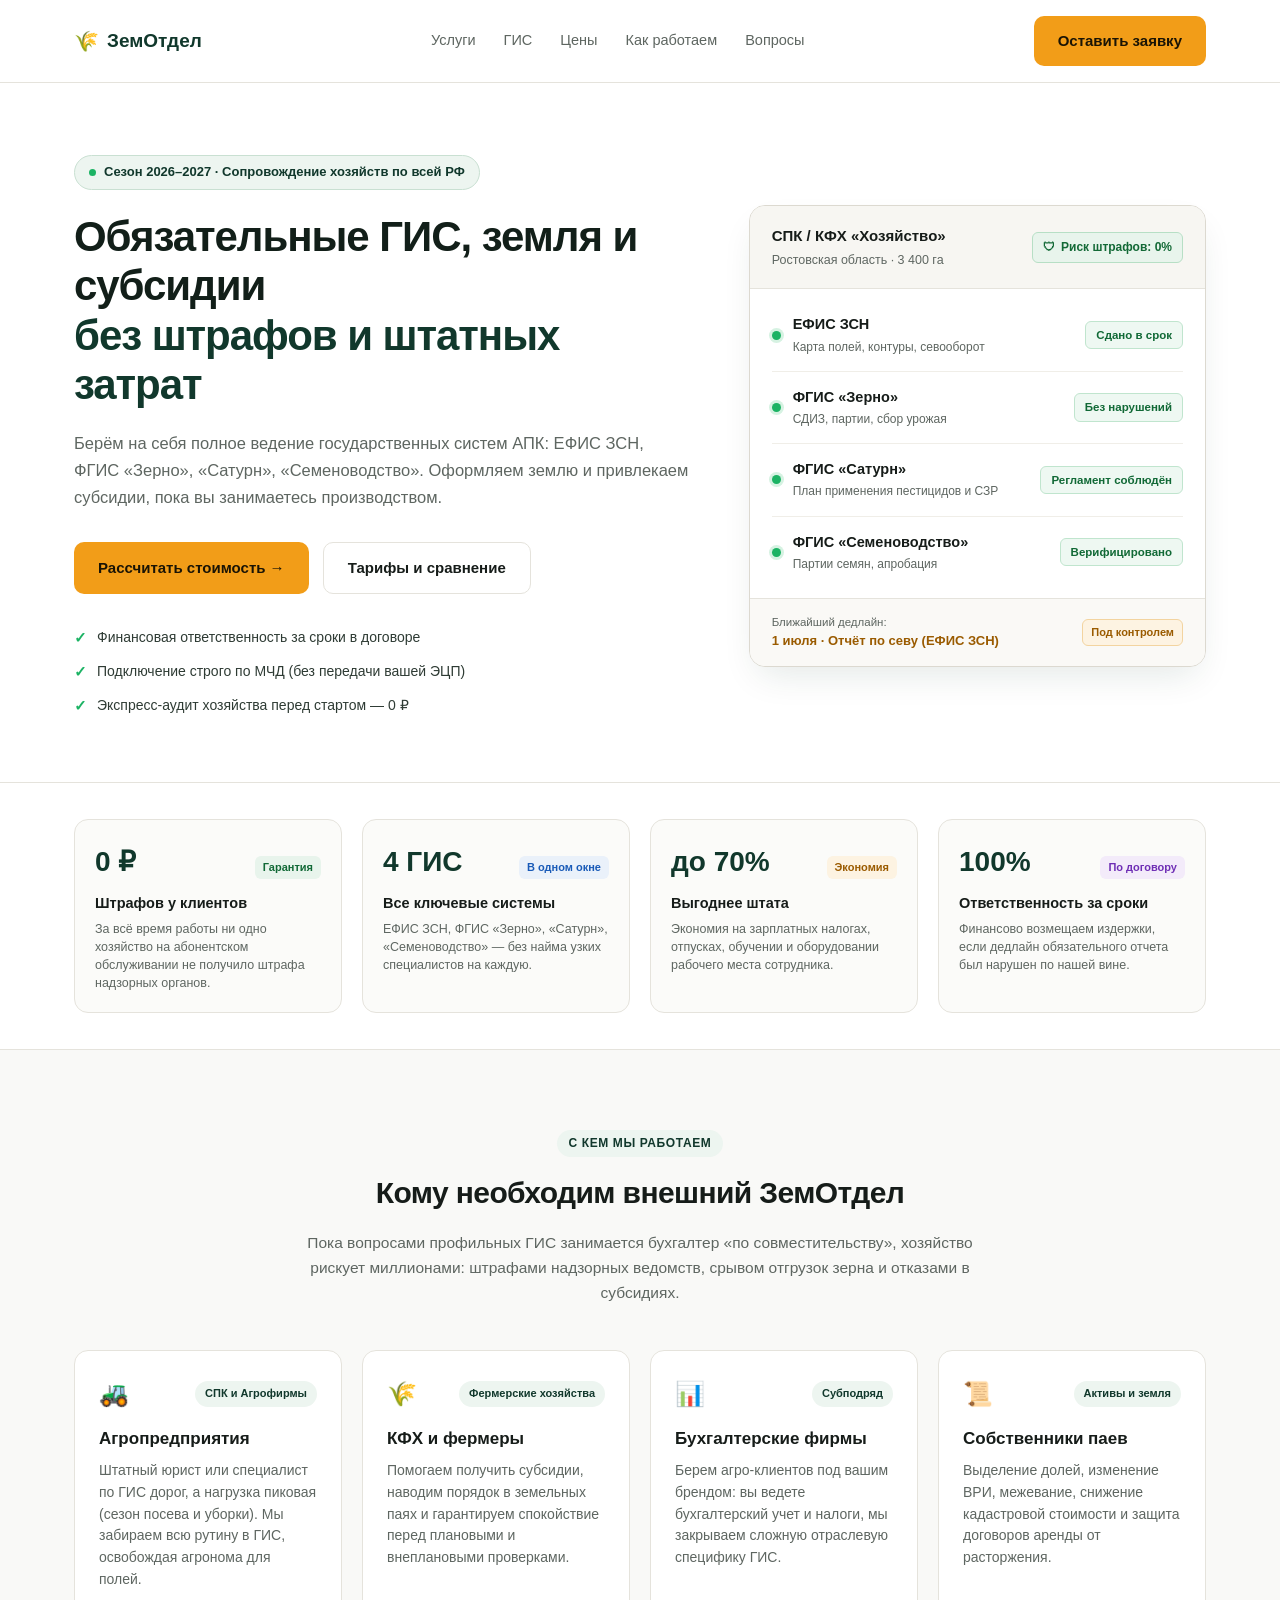
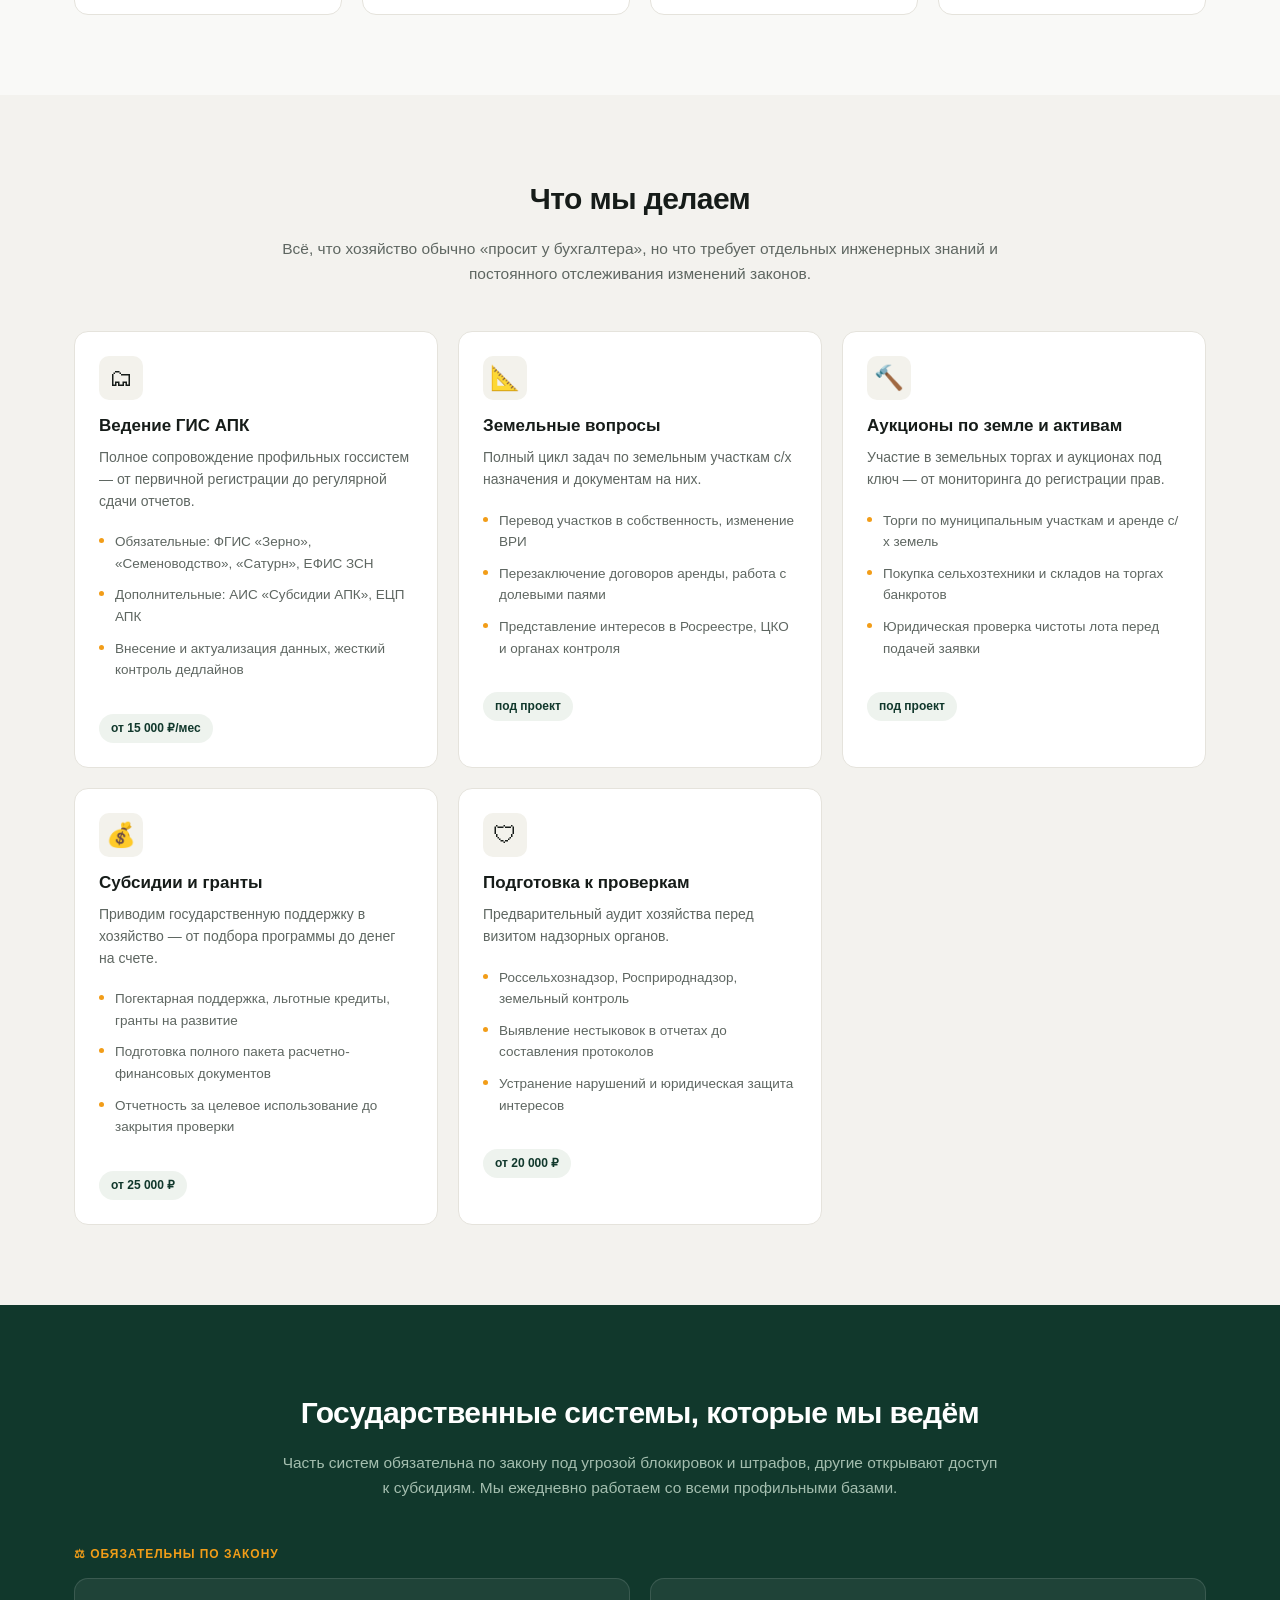
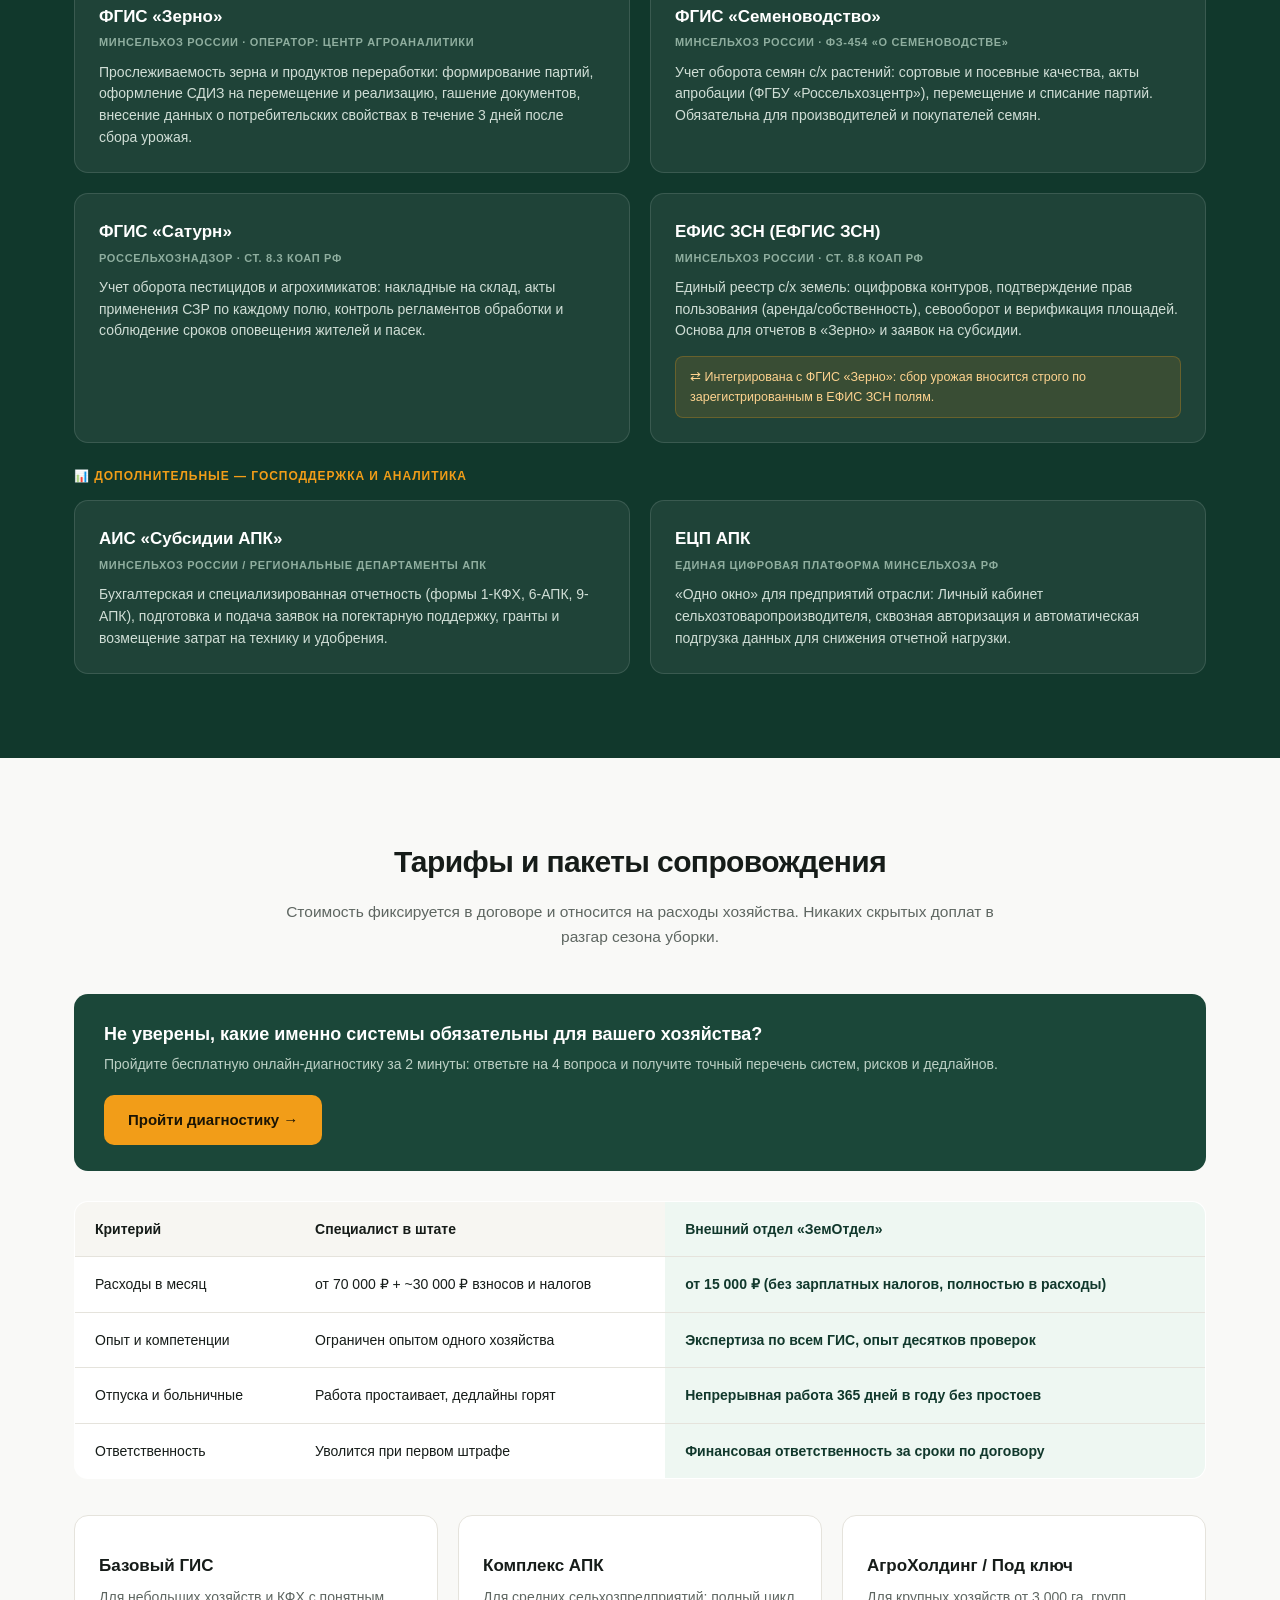
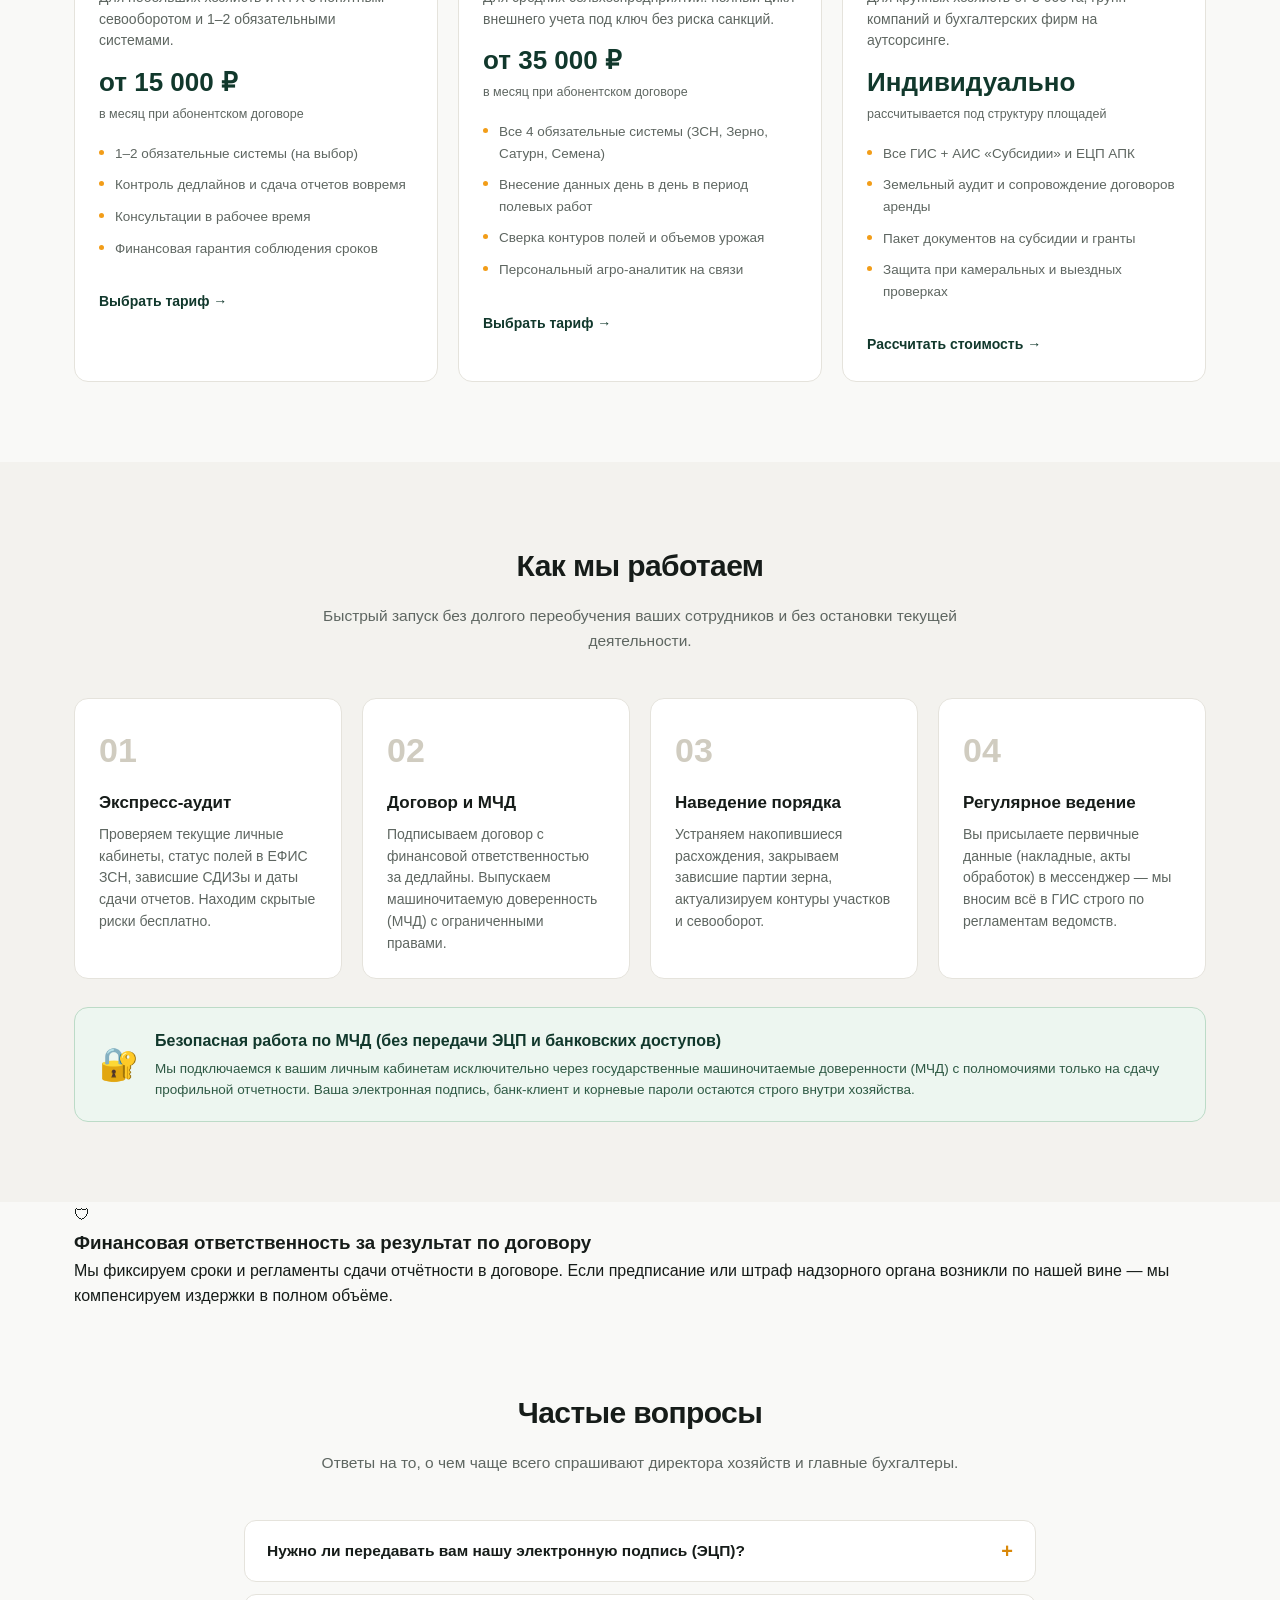
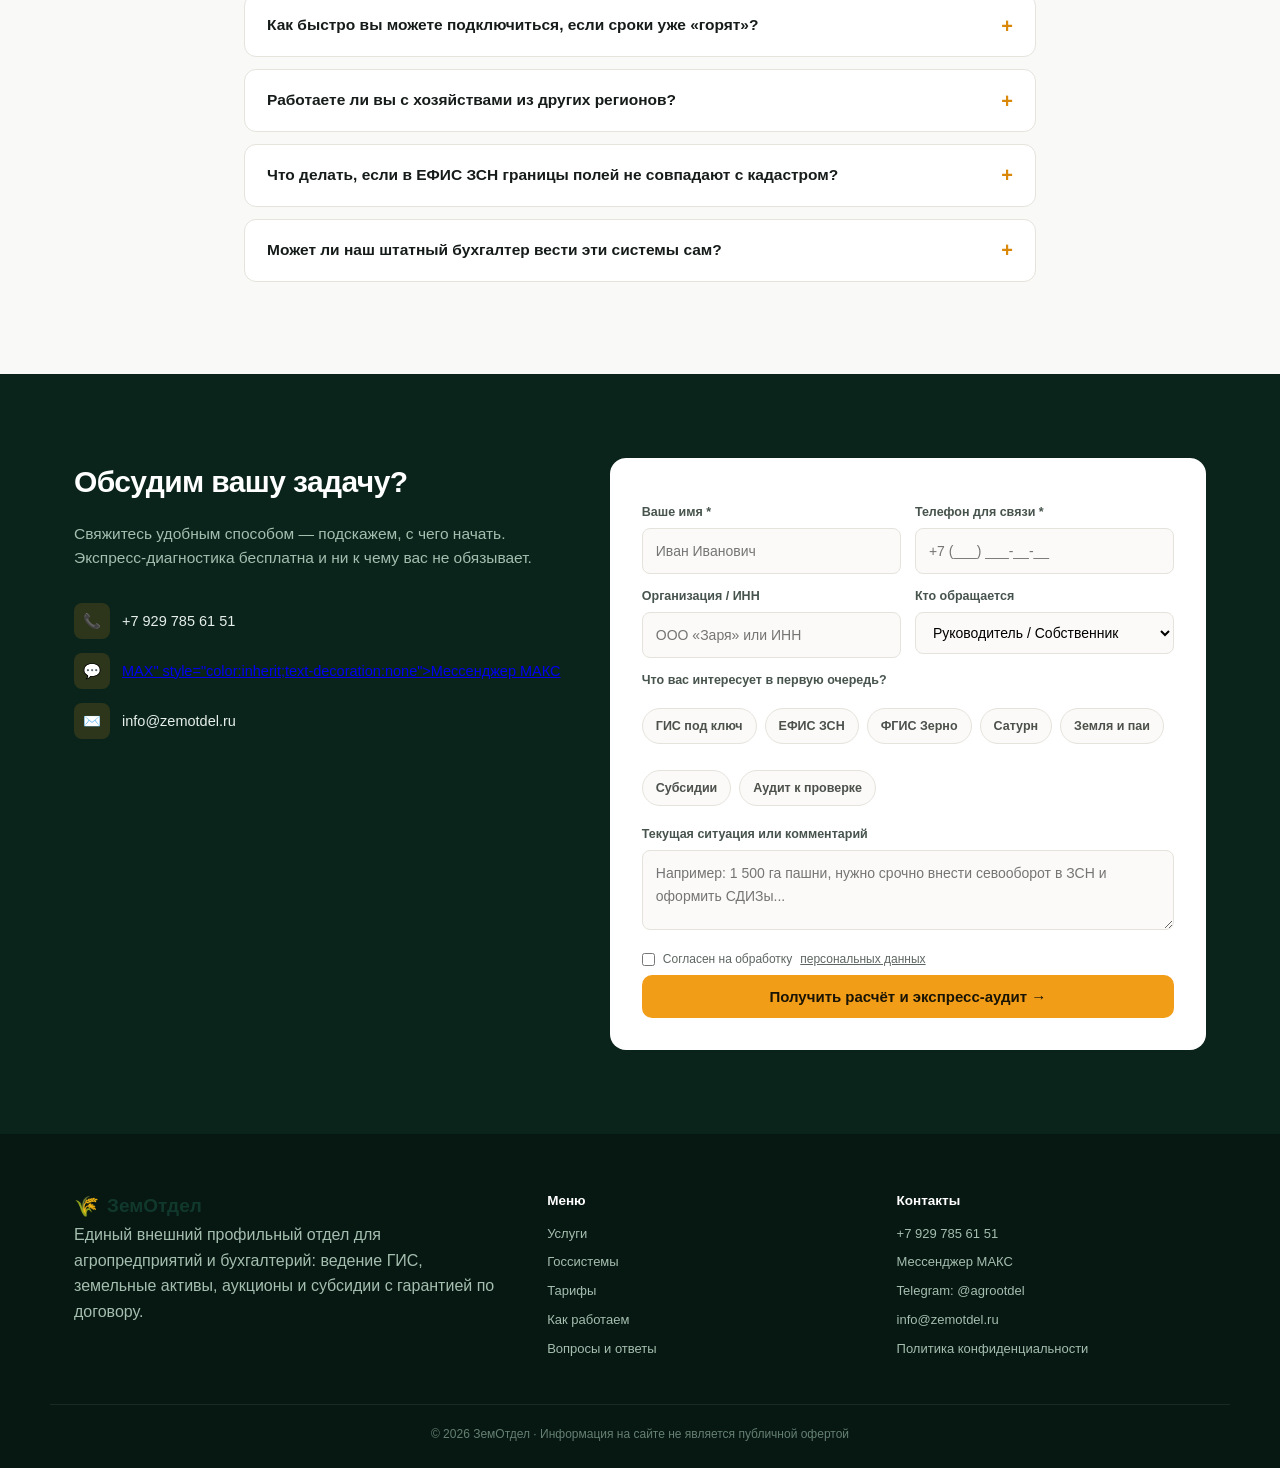
==== commit 1eec6aef: "Add files via upload" ====
--- a/index.html
+++ b/index.html
@@ -3,7 +3,7 @@
 <head>
     <meta charset="UTF-8">
     <meta name="viewport" content="width=device-width, initial-scale=1.0">
-    <title>АгроОтдел — внешний профильный отдел для АПК: ГИС, земля, субсидии</title>
+    <title>ЗемОтдел — внешний профильный отдел для АПК: ГИС, земля, субсидии</title>
     <meta name="description" content="Ведение ЕФИС ЗСН, ФГИС Зерно, Семеноводство, Сатурн. Земельные вопросы, аукционы, субсидии, аудит перед проверками. Онлайн по всей России.">
     <link rel="icon" type="image/svg+xml" href="favicon.svg">
     <link rel="preconnect" href="https://fonts.googleapis.com">
@@ -15,7 +15,7 @@
 
 <header class="header">
     <div class="container header-in">
-        <a class="logo" href="#"><span class="logo-ic">🌾</span> АгроОтдел</a>
+        <a class="logo" href="#"><span class="logo-ic">🌾</span> ЗемОтдел</a>
         <nav class="nav">
             <a href="#services">Услуги</a>
             <a href="#gis">ГИС</a>
@@ -167,7 +167,7 @@
 <section class="section">
     <div class="container">
         <div class="section-badge">С кем мы работаем</div>
-        <h2 class="h2">Кому необходим внешний АгроОтдел</h2>
+        <h2 class="h2">Кому необходим внешний ЗемОтдел</h2>
         <p class="sub">Пока вопросами профильных ГИС занимается бухгалтер «по совместительству», хозяйство рискует миллионами: штрафами надзорных ведомств, срывом отгрузок зерна и отказами в субсидиях.</p>
         
         <div class="grid4">
@@ -350,7 +350,7 @@
                     <tr>
                         <th>Критерий</th>
                         <th>Специалист в штате</th>
-                        <th class="col-highlight">Внешний отдел «АгроОтдел»</th>
+                        <th class="col-highlight">Внешний отдел «ЗемОтдел»</th>
                     </tr>
                 </thead>
                 <tbody>
@@ -510,11 +510,9 @@
             <h2 class="h2 light" style="text-align:left">Обсудим вашу задачу?</h2>
             <p class="sub light" style="text-align:left;margin:16px 0 32px">Свяжитесь удобным способом — подскажем, с чего начать. Экспресс-диагностика бесплатна и ни к чему вас не обязывает.</p>
             
-            <div class="contact-row"><span class="c-ic">📞</span> <a href="tel:+79000000000" style="color:inherit;text-decoration:none">+7 (900) 000-00-00</a></div>
-            <div class="contact-row"><span class="c-ic">💬</span> <a href="https://max.ru/agrootdel" target="_blank" style="color:inherit;text-decoration:none">Мессенджер МАКС</a></div>
-            <div class="contact-row"><span class="c-ic">✈️</span> <a href="https://t.me/agrootdel" target="_blank" style="color:inherit;text-decoration:none">Telegram: @agrootdel</a></div>
-            <div class="contact-row"><span class="c-ic">🟢</span> <a href="https://wa.me/79000000000" target="_blank" style="color:inherit;text-decoration:none">WhatsApp</a></div>
-            <div class="contact-row"><span class="c-ic">✉️</span> <a href="mailto:info@agrootdel.ru" style="color:inherit;text-decoration:none">info@agrootdel.ru</a></div>
+            <div class="contact-row"><span class="c-ic">📞</span> <a href="tel:+79297856151" style="color:inherit;text-decoration:none">+7 929 785 61 51</a></div>
+            <div class="contact-row"><span class="c-ic">💬</span> <a href="href="https://max.ru/u/f9LHodD0cOLKFQgFLY5Y4GPhS3JzoD9vjOXqQI3y7F0uHVjbK1bDRDCwllU" target="_blank">MAX" style="color:inherit;text-decoration:none">Мессенджер МАКС</a></div>
+            <div class="contact-row"><span class="c-ic">✉️</span> <a href="mailto:info@zemotdel.ru" style="color:inherit;text-decoration:none">info@zemotdel.ru</a></div>
         </div>
 
         <div class="lead-right">
@@ -574,7 +572,7 @@
 <footer class="footer">
     <div class="container footer-in">
         <div>
-            <div class="logo light"><span class="logo-ic">🌾</span> АгроОтдел</div>
+            <div class="logo light"><span class="logo-ic">🌾</span> ЗемОтдел</div>
             <p>Единый внешний профильный отдел для агропредприятий и бухгалтерий: ведение ГИС, земельные активы, аукционы и субсидии с гарантией по договору.</p>
         </div>
         <div>
@@ -587,18 +585,18 @@
         </div>
         <div>
             <strong>Контакты</strong>
-            <a href="tel:+79000000000">+7 (900) 000-00-00</a>
+            <a href="tel:+79297856151">+7 929 785 61 51</a>
             <a href="https://max.ru/agrootdel" target="_blank">Мессенджер МАКС</a>
             <a href="https://t.me/agrootdel" target="_blank">Telegram: @agrootdel</a>
-            <a href="mailto:info@agrootdel.ru">info@agrootdel.ru</a>
+            <a href="mailto:info@zemotdel.ru">info@zemotdel.ru</a>
             <a href="policy.html">Политика конфиденциальности</a>
         </div>
     </div>
-    <div class="container copy">© 2026 АгроОтдел · Информация на сайте не является публичной офертой</div>
+    <div class="container copy">© 2026 ЗемОтдел · Информация на сайте не является публичной офертой</div>
 </footer>
 
 <div class="mobile-action-bar">
-    <a href="tel:+79000000000" class="mobile-bar-btn">
+    <a href="tel:+79297856151" class="mobile-bar-btn">
         <span class="m-ic">📞</span>
         <span>Звонок</span>
     </a>
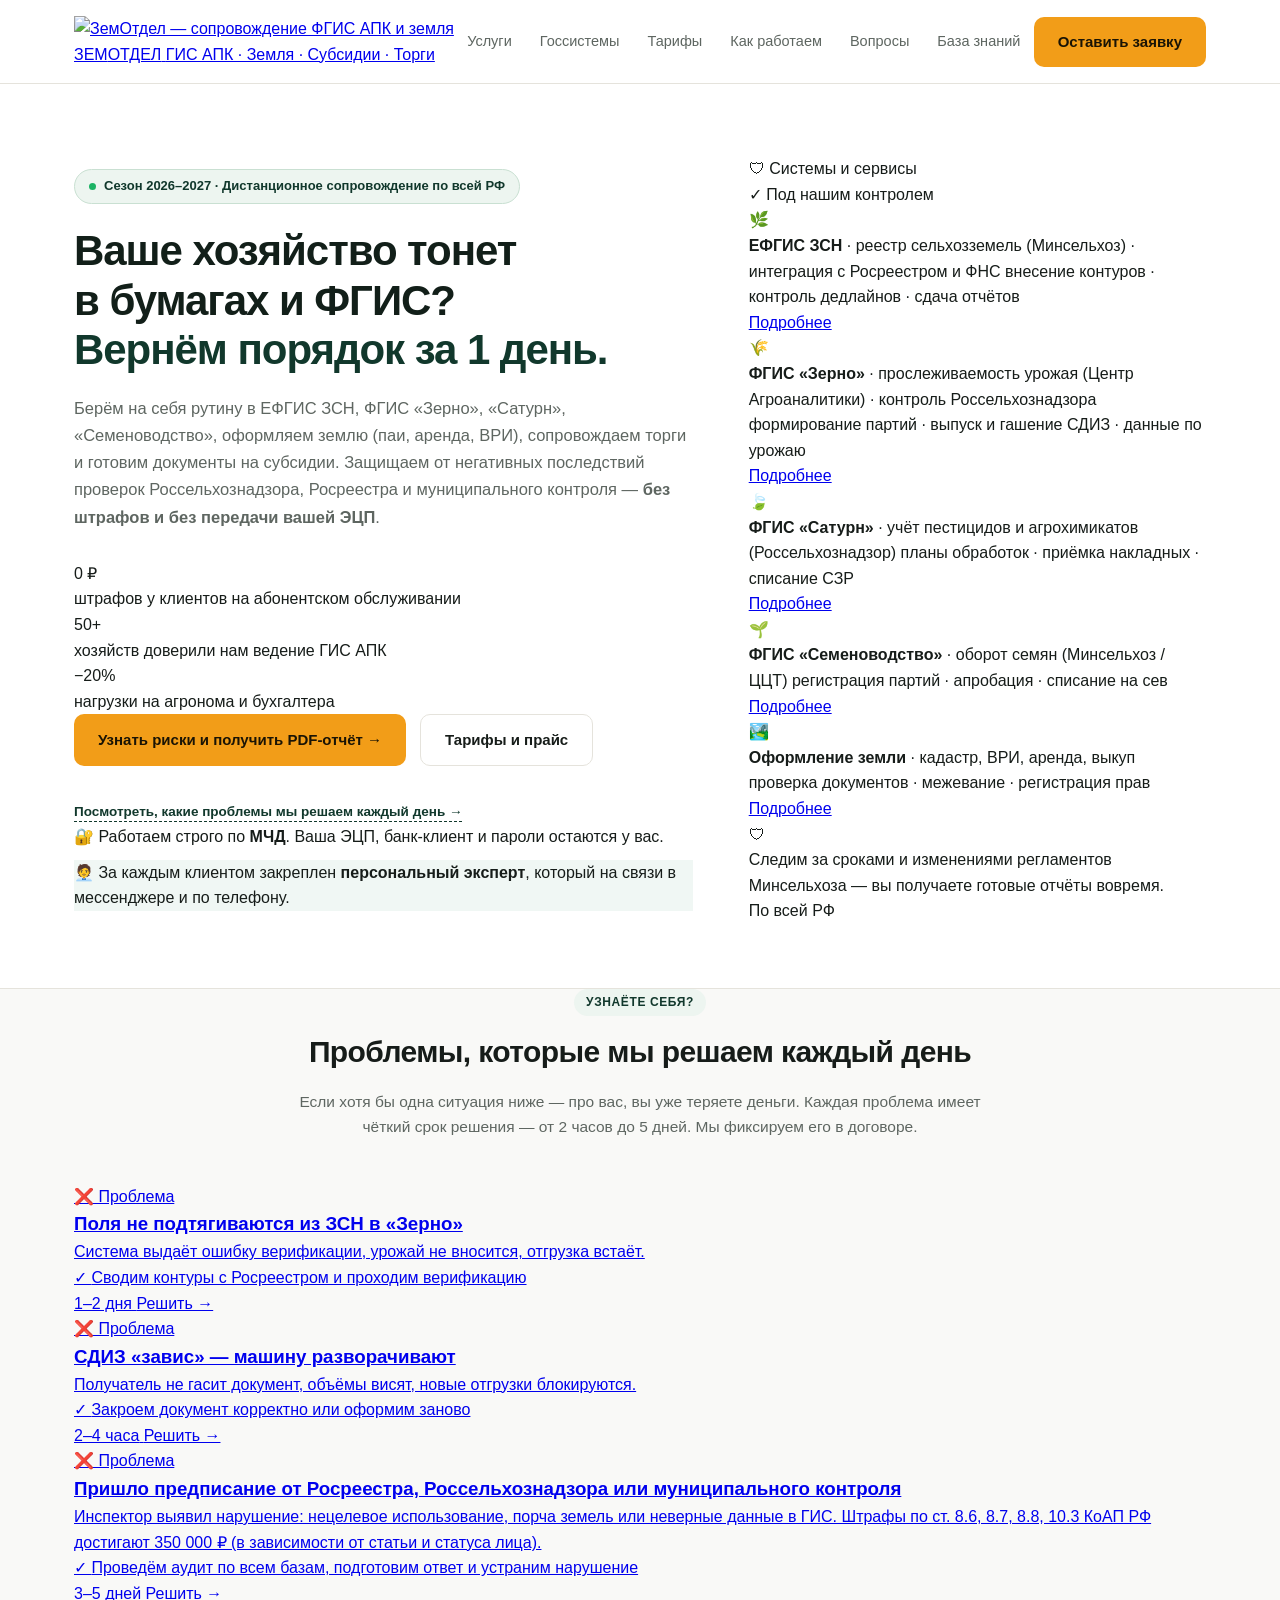
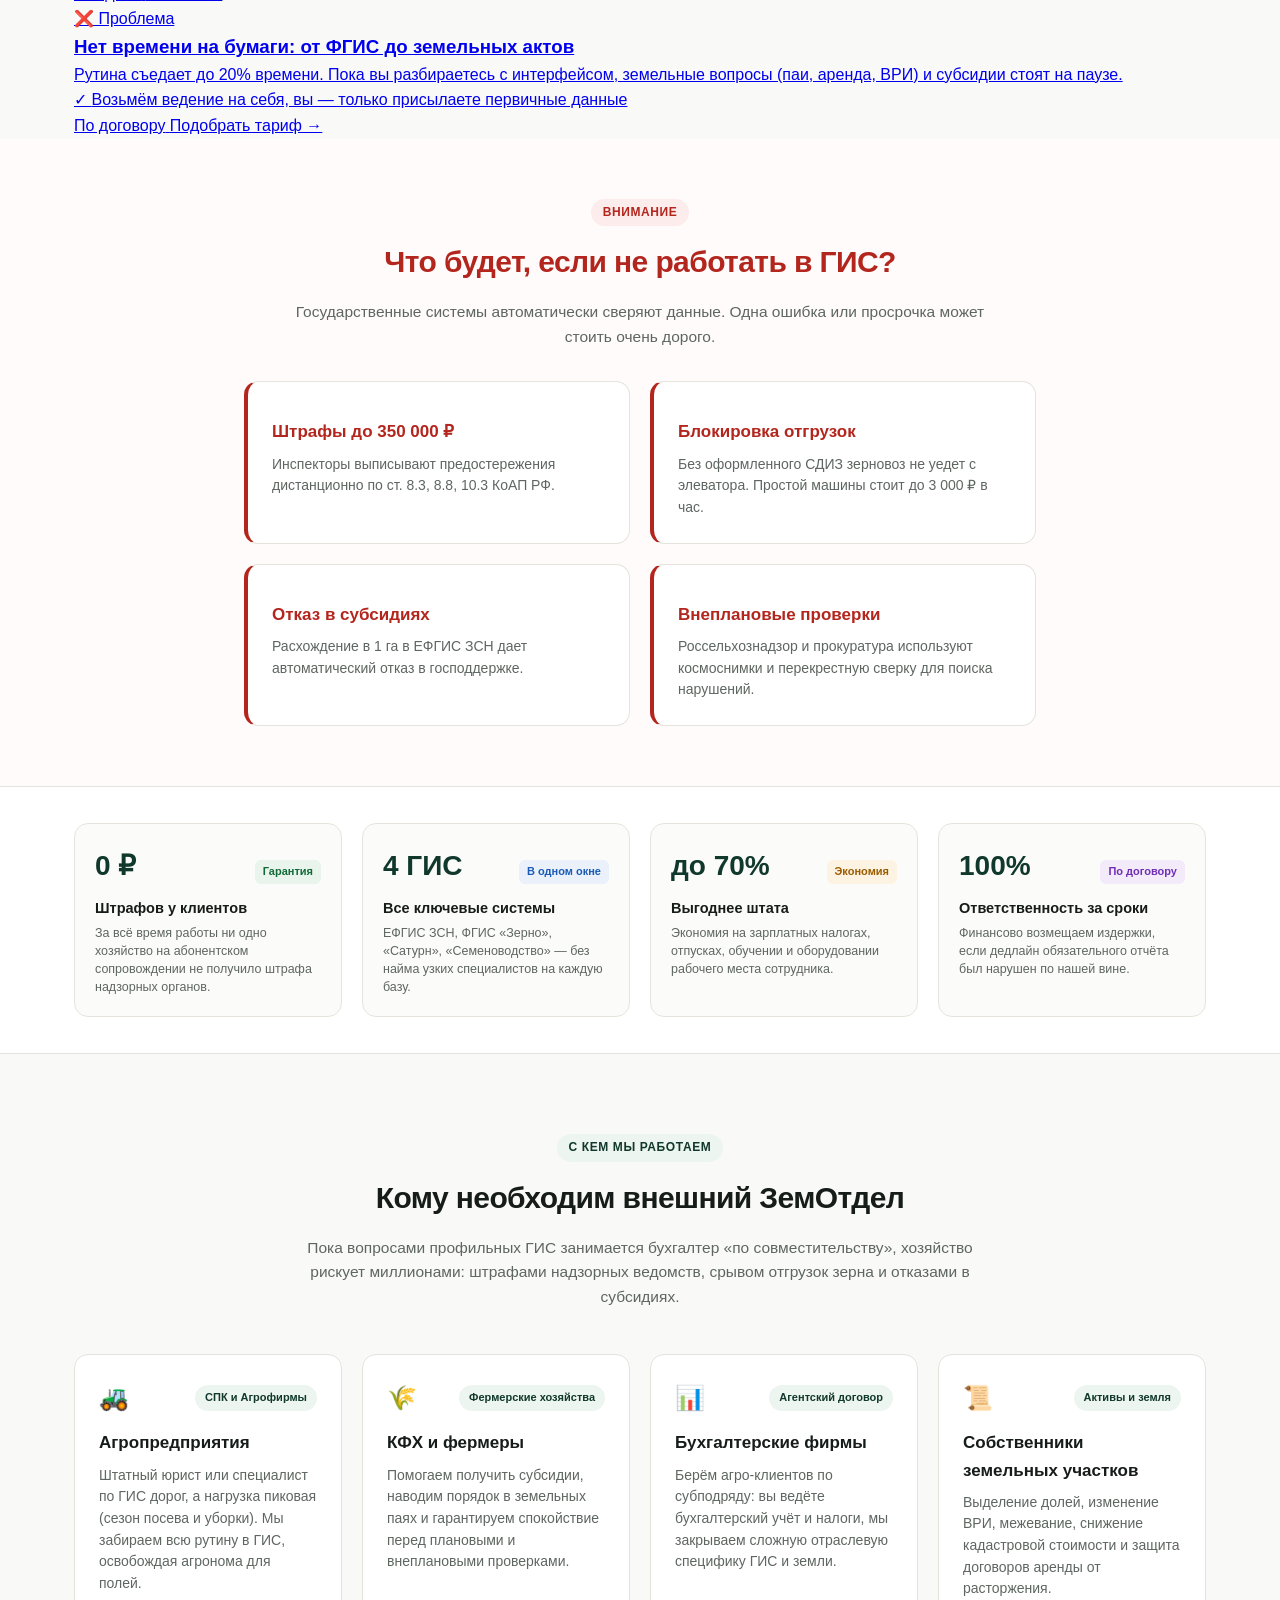
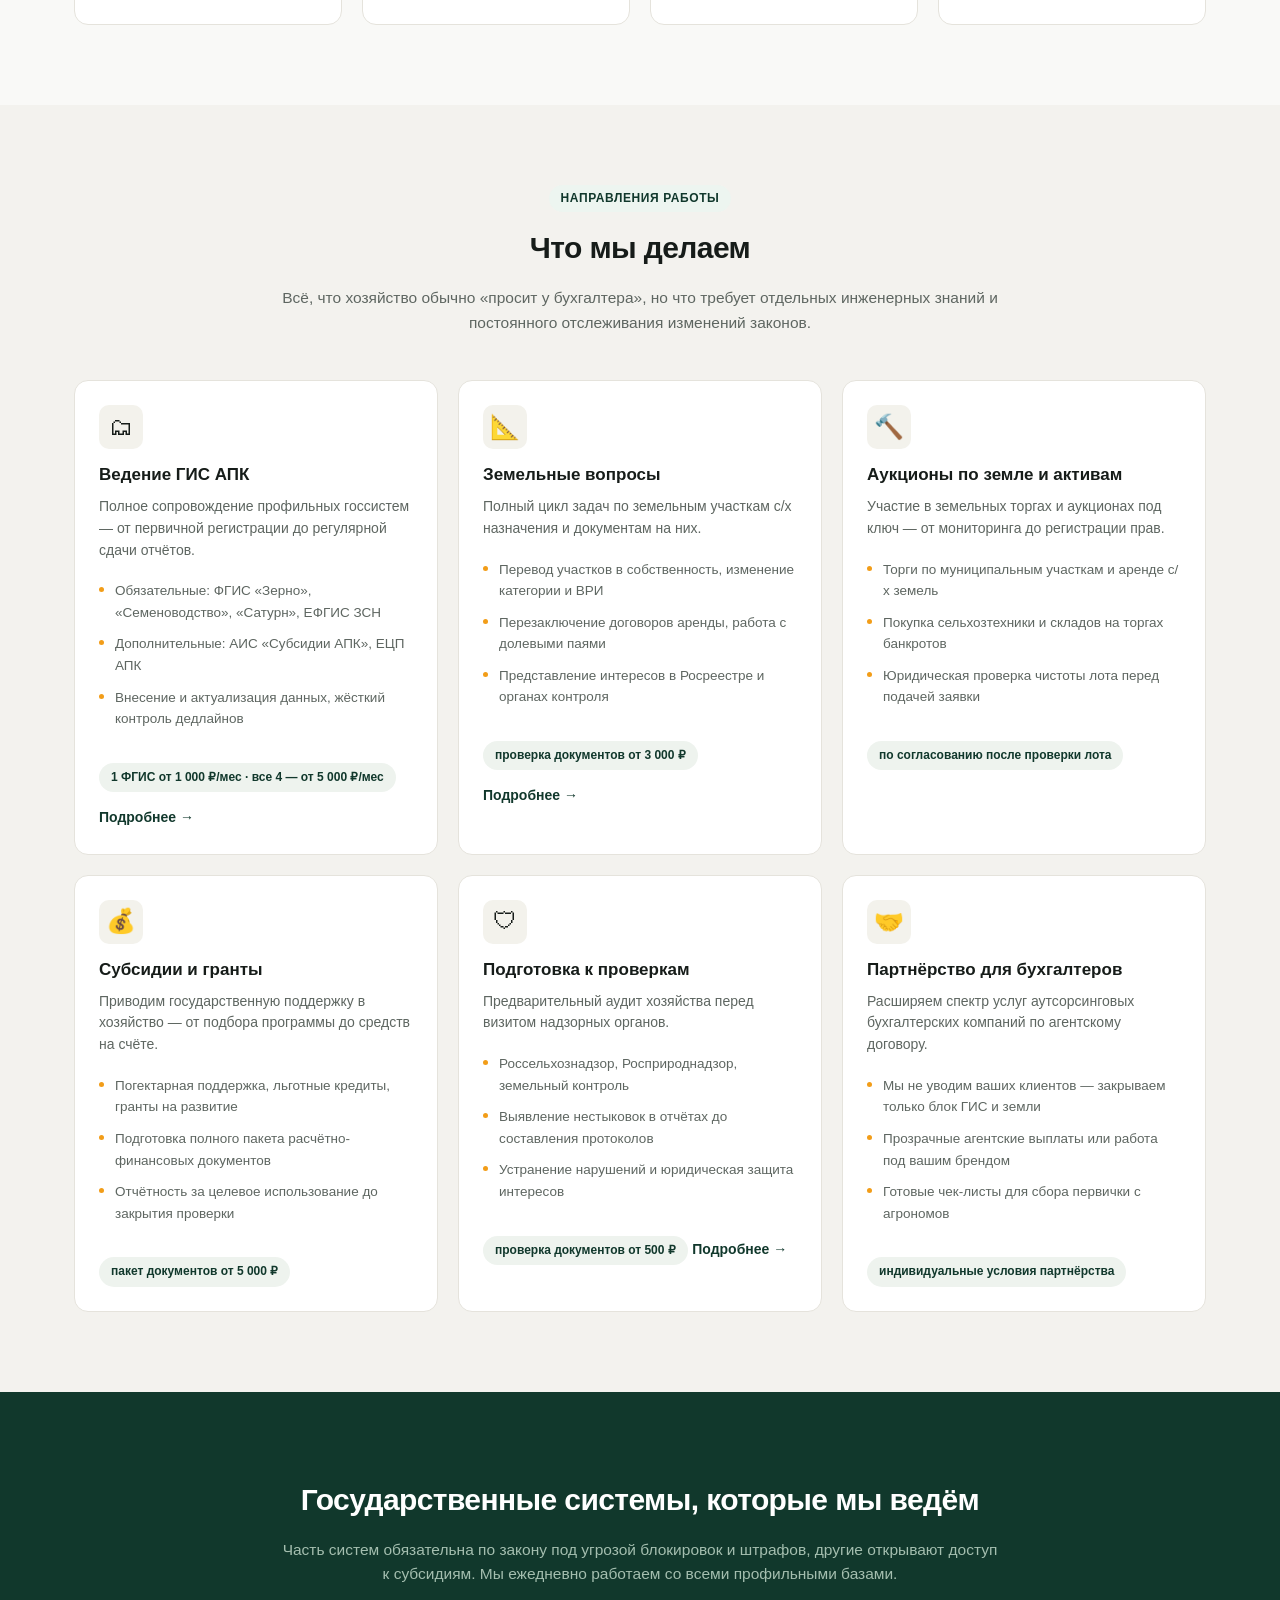
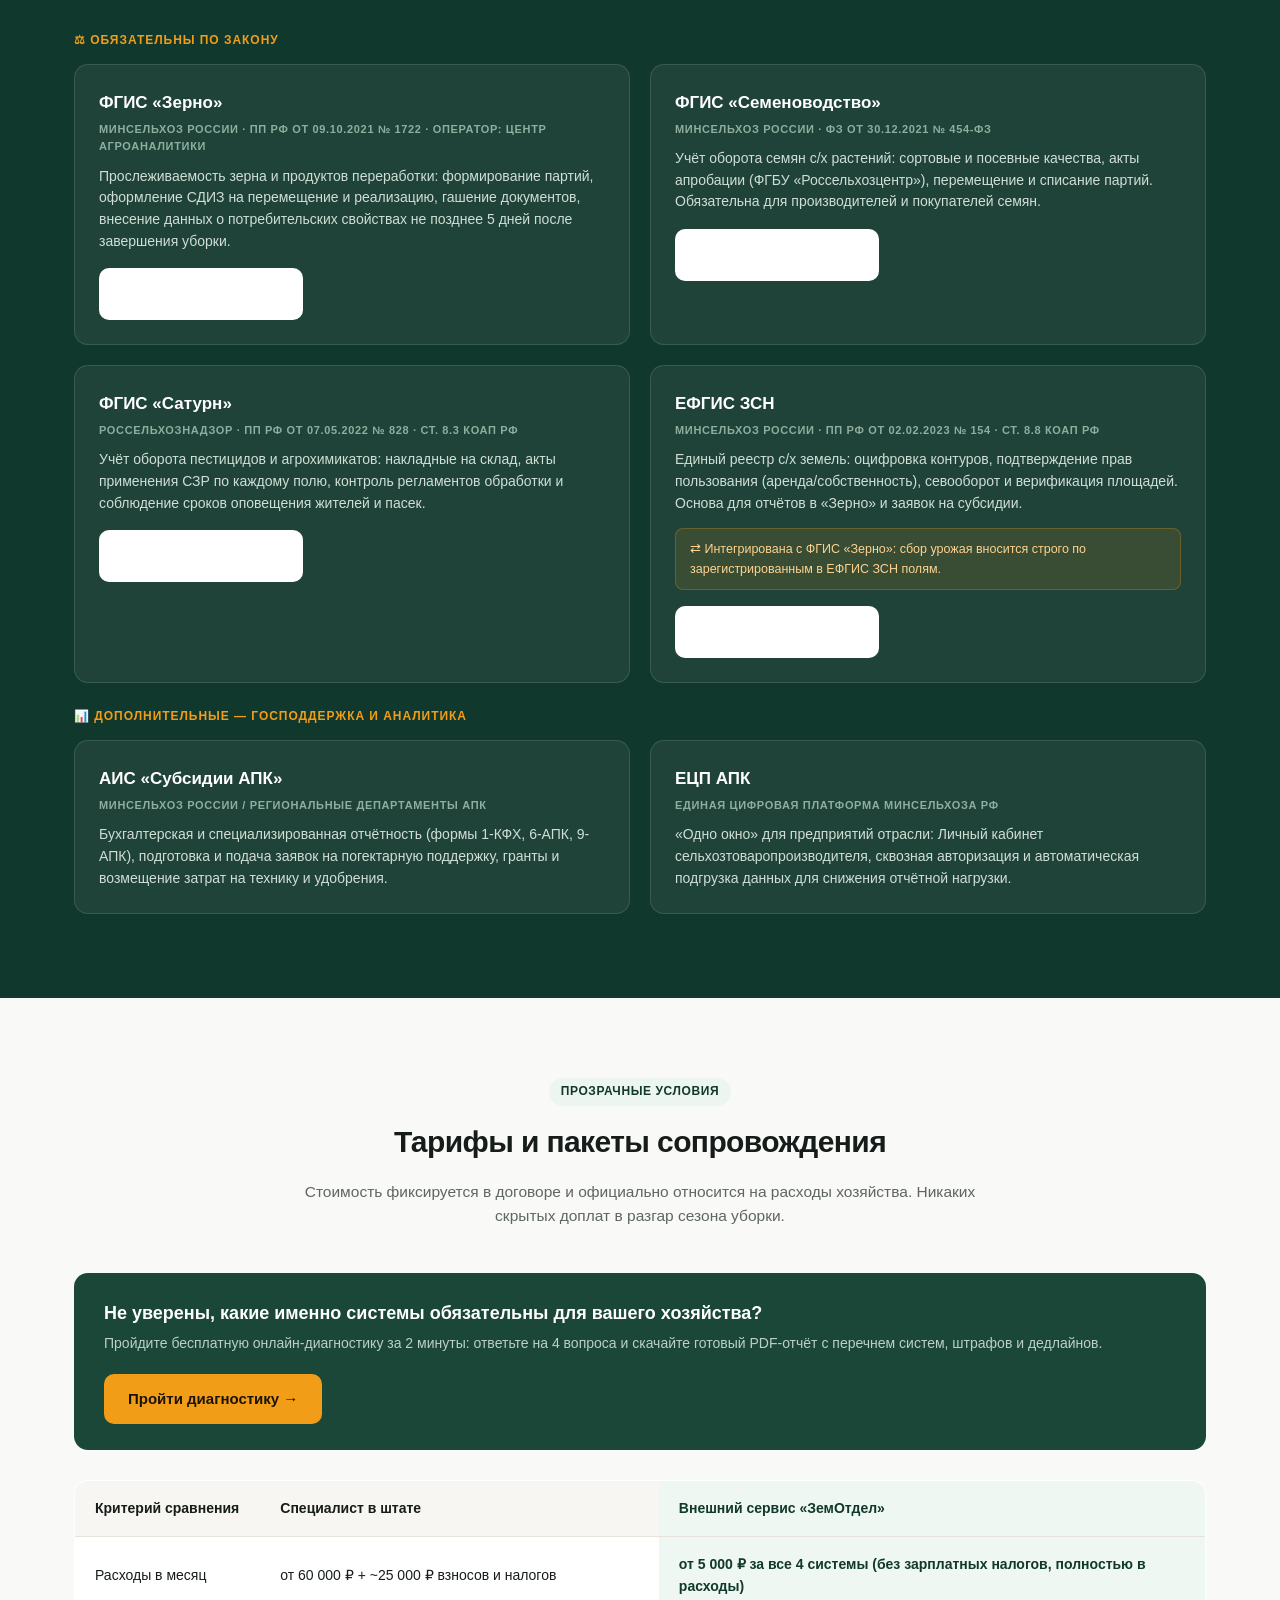
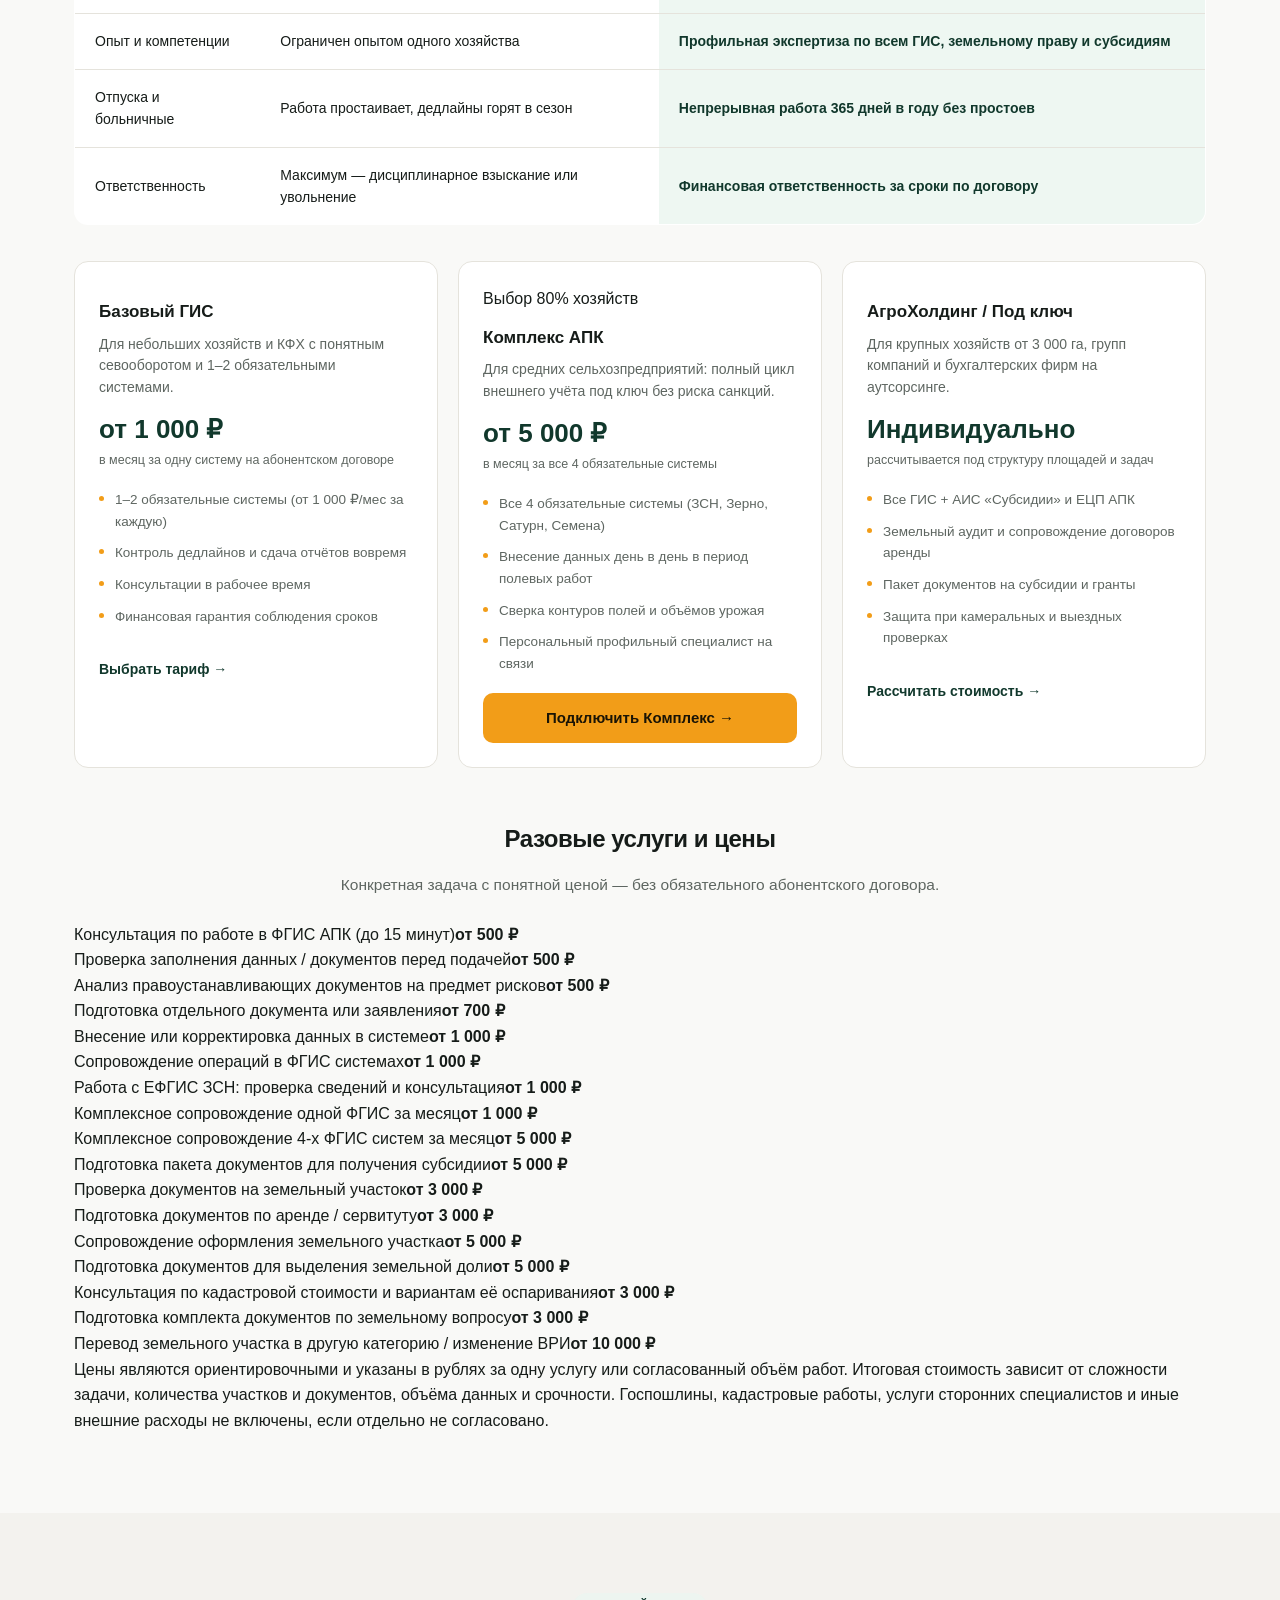
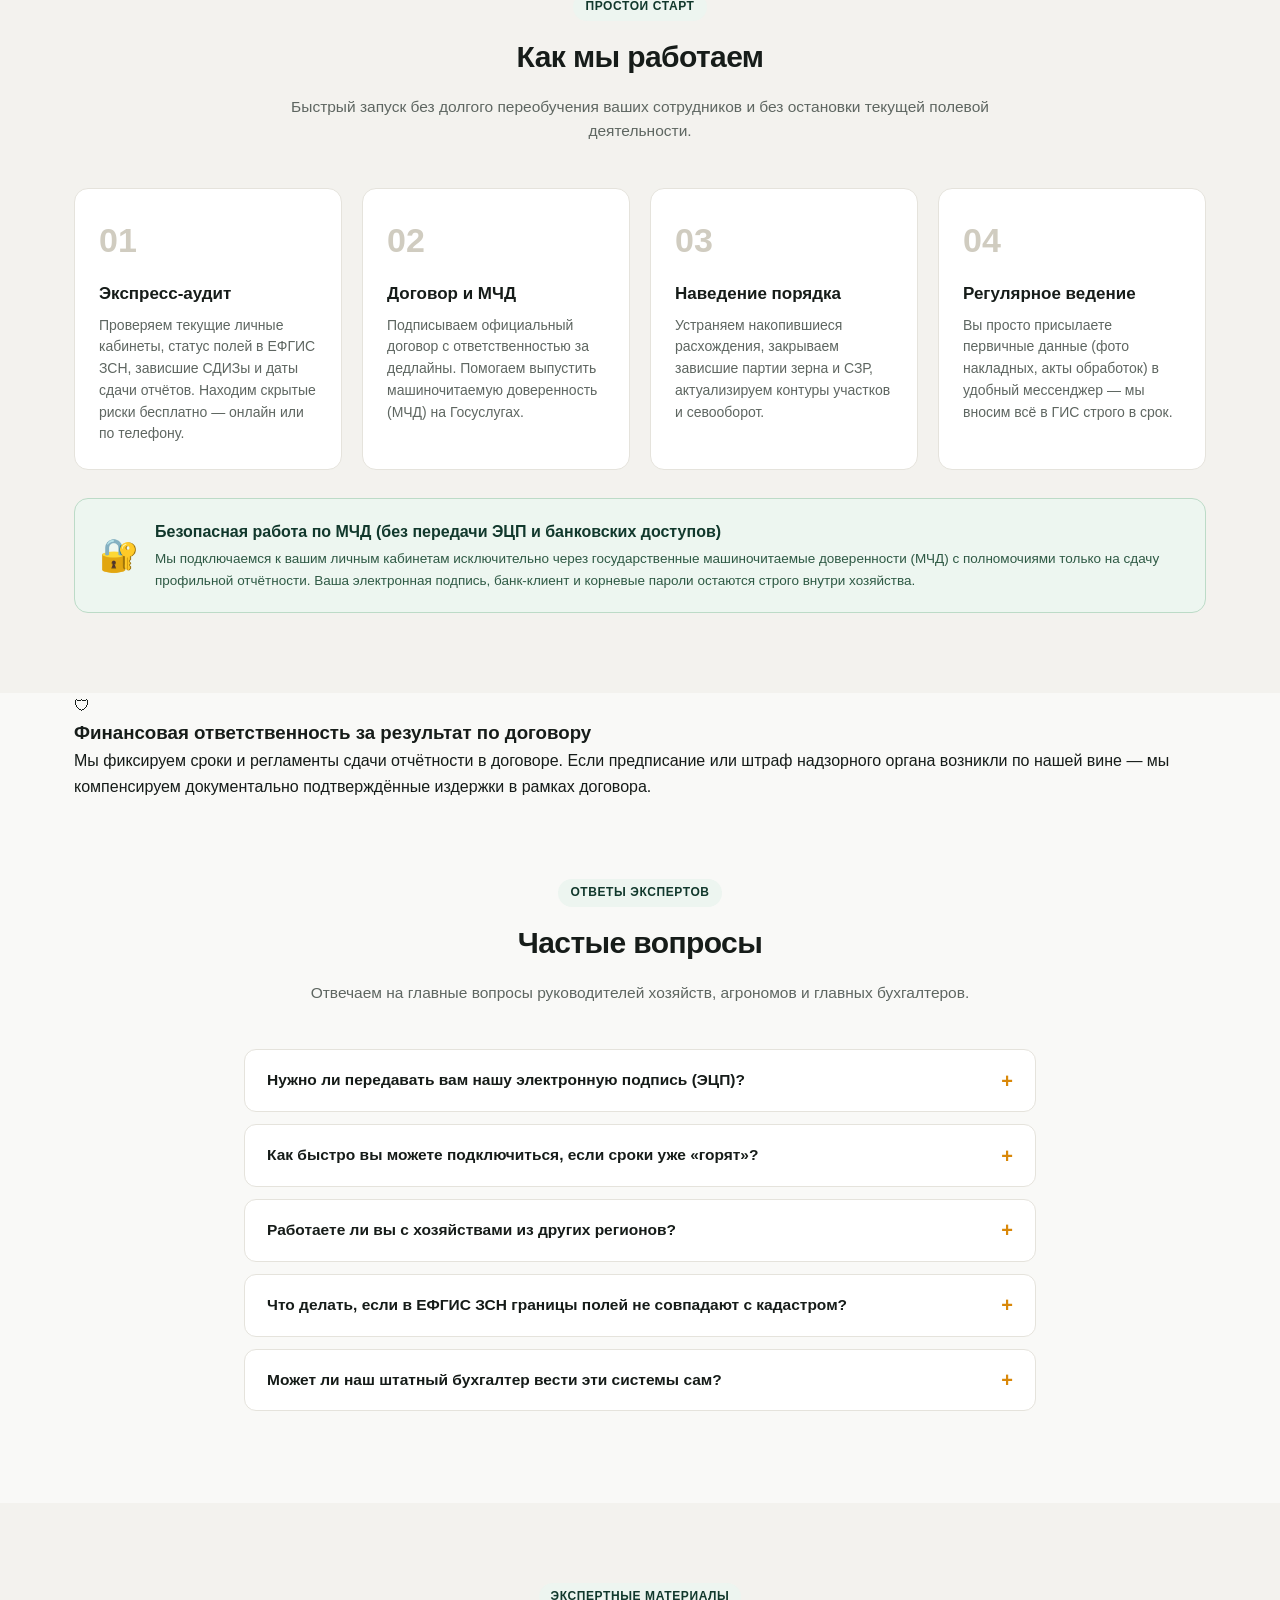
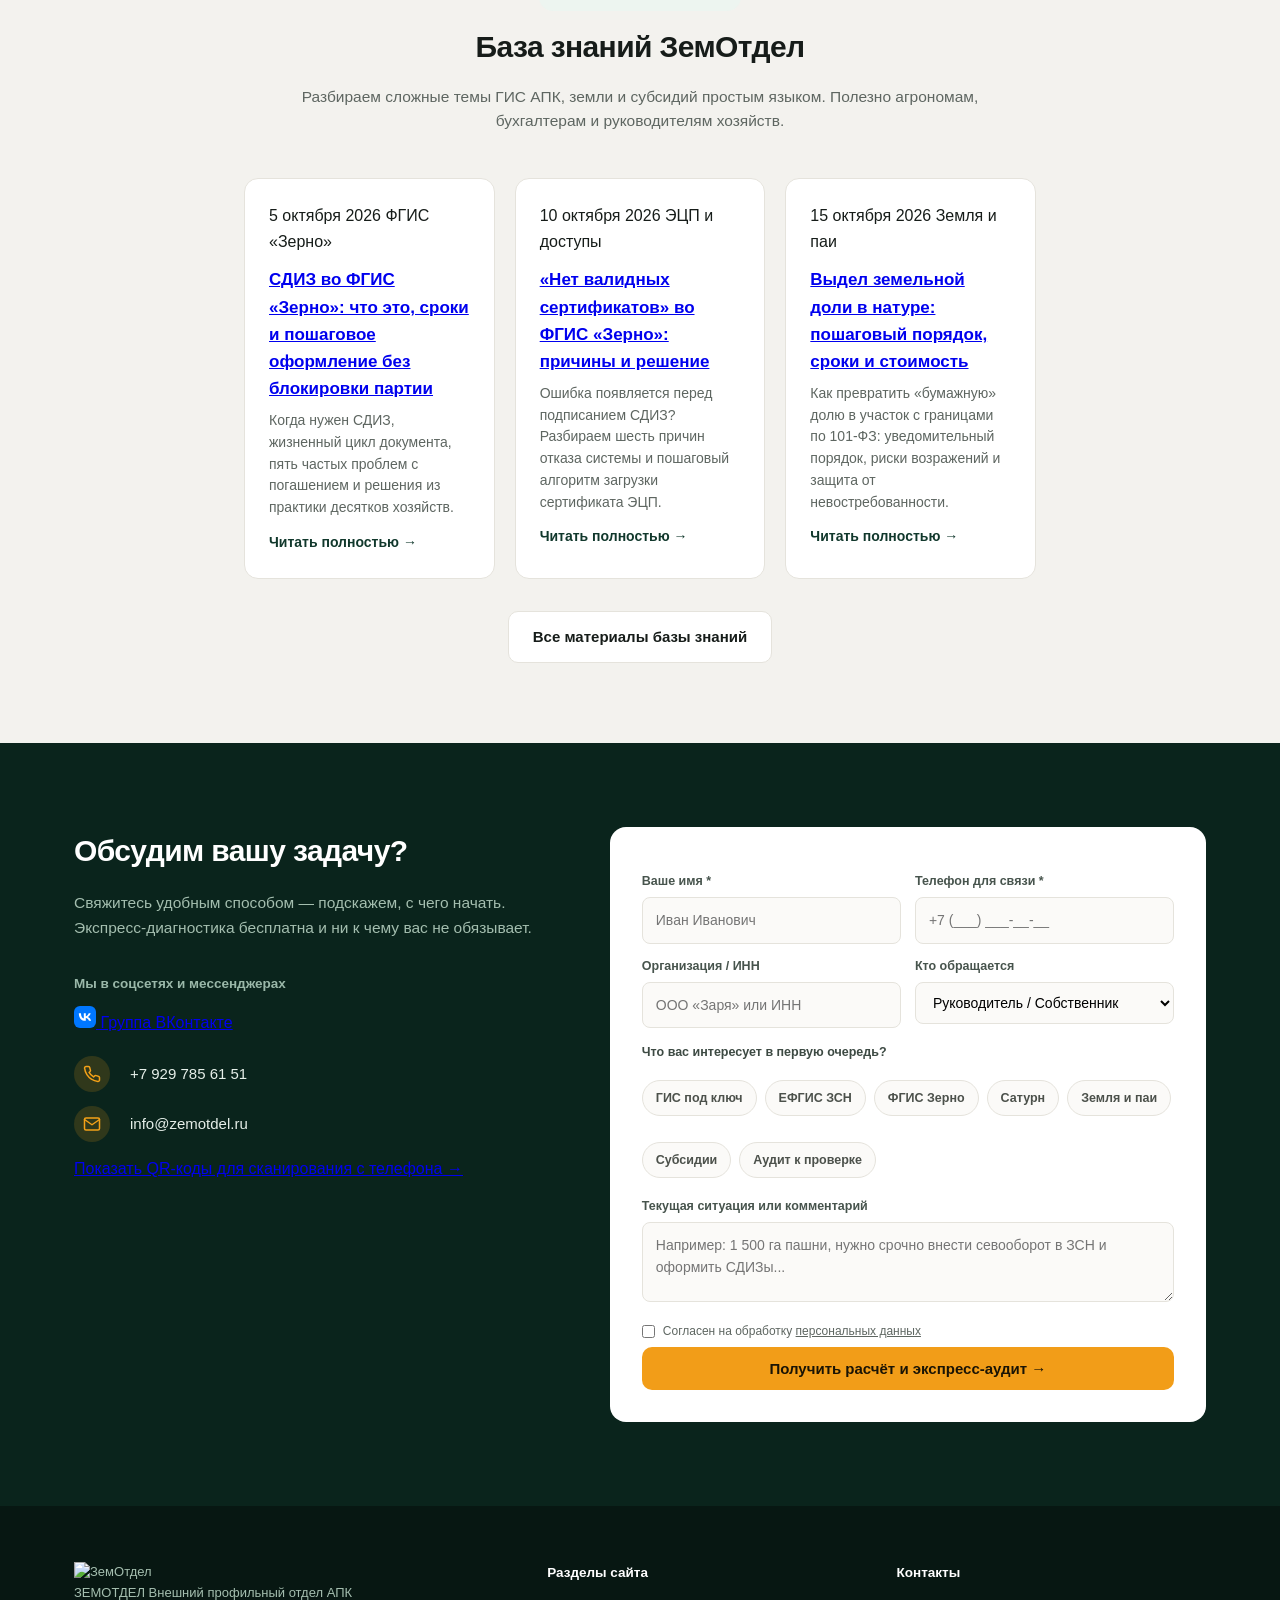
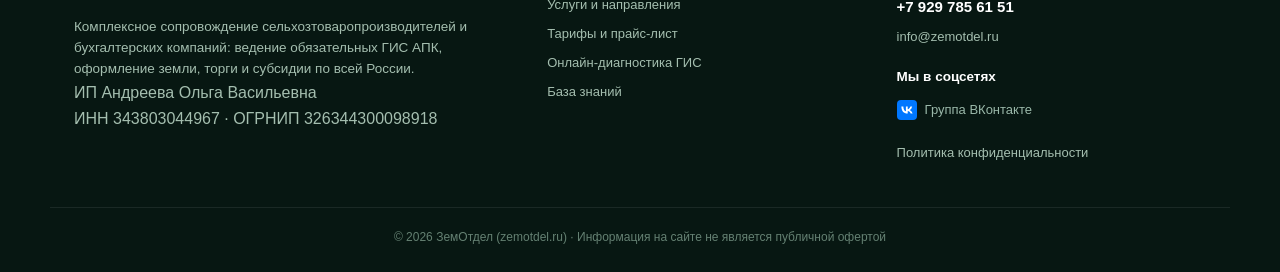
==== commit 77a8acd7: "Add files via upload" ====
--- a/index.html
+++ b/index.html
@@ -2,121 +2,316 @@
 <html lang="ru">
 <head>
     <meta charset="UTF-8">
+    <meta name="mailru-verification" content="0c1047c01c6c0524" />
     <meta name="viewport" content="width=device-width, initial-scale=1.0">
-    <title>ЗемОтдел — внешний профильный отдел для АПК: ГИС, земля, субсидии</title>
-    <meta name="description" content="Ведение ЕФИС ЗСН, ФГИС Зерно, Семеноводство, Сатурн. Земельные вопросы, аукционы, субсидии, аудит перед проверками. Онлайн по всей России.">
-    <link rel="icon" type="image/svg+xml" href="favicon.svg">
+    <title>Сопровождение ФГИС АПК, земля и защита от штрафов | ЗемОтдел</title>
+    <meta name="description" content="Ведем ЕФГИС ЗСН, ФГИС «Зерно», «Сатурн», «Семеноводство». Оформляем землю и паи, помогаем с субсидиями. Защищаем от штрафов по ст. 8.8 и 10.3 КоАП.">
+    <meta name="robots" content="index, follow">
+    <link rel="canonical" href="https://zemotdel.ru/">
+    <meta property="og:type" content="website">
+    <meta property="og:url" content="https://zemotdel.ru/">
+    <meta property="og:site_name" content="ЗемОтдел">
+    <meta property="og:title" content="ЗемОтдел — сопровождение ФГИС АПК, земля и субсидии">
+    <meta property="og:description" content="Внешний отдел для КФХ и агропредприятий: ведение ЕФГИС ЗСН, ФГИС Зерно, Сатурн, Семеноводство. Земля, субсидии, доли, пай, торги, ВРИ.">
+    <meta property="og:image" content="https://zemotdel.ru/img/logo.png">
+    <meta property="og:locale" content="ru_RU">
+    <meta name="twitter:card" content="summary_large_image">
+    <link rel="icon" type="image/png" href="img/favicon.png">
+    <link rel="apple-touch-icon" href="img/logo-square.png">
     <link rel="preconnect" href="https://fonts.googleapis.com">
     <link rel="preconnect" href="https://fonts.gstatic.com" crossorigin>
-    <link href="https://fonts.googleapis.com/css2?family=Inter:wght@400;500;600;700&family=Plus+Jakarta+Sans:wght@700;800&display=swap" rel="stylesheet">
-    <link rel="stylesheet" href="css/style.css">
+    <link href="https://fonts.googleapis.com/css2?family=Inter:wght@400;500;600;700&amp;family=Plus+Jakarta+Sans:wght@700;800&amp;display=swap" rel="stylesheet">
+    <link rel="stylesheet" href="css/style.css?v=20261021">
+    <link rel="preload" as="image" href="img/logo-square.png">
+    <script type="application/ld+json">
+    {
+      "@context": "https://schema.org",
+      "@graph": [
+        {
+          "@type": "ProfessionalService",
+          "@id": "https://zemotdel.ru/#org",
+          "name": "ЗемОтдел",
+          "legalName": "ИП Андреева Ольга Васильевна",
+          "taxID": "343803044967",
+          "url": "https://zemotdel.ru/",
+          "logo": "https://zemotdel.ru/img/logo.png",
+          "image": "https://zemotdel.ru/img/logo.png",
+          "description": "Внешний профильный отдел для агропредприятий и КФХ: ведение обязательных ГИС АПК (ЕФГИС ЗСН, ФГИС Зерно, Сатурн, Семеноводство), земельные вопросы, субсидии, торги, подготовка к проверкам.",
+          "telephone": "+7-929-785-61-51",
+          "email": "info@zemotdel.ru",
+          "priceRange": "500 - 10000 RUB",
+          "address": {
+            "@type": "PostalAddress",
+            "addressLocality": "Урюпинск",
+            "addressRegion": "Волгоградская область",
+            "streetAddress": "ул. Добринская, д. 19",
+            "addressCountry": "RU"
+          },
+          "areaServed": {
+            "@type": "Country",
+            "name": "Россия"
+          },
+          "sameAs": [
+            "https://t.me/zemotdelGIS",
+            "https://wa.me/79297856151"
+          ]
+        },
+        {
+          "@type": "Service",
+          "serviceType": "Сопровождение ФГИС АПК (ЕФГИС ЗСН, ФГИС Зерно, Сатурн, Семеноводство) и земельных вопросов",
+          "provider": { "@id": "https://zemotdel.ru/#org" },
+          "areaServed": "RU",
+          "offers": {
+            "@type": "AggregateOffer",
+            "priceCurrency": "RUB",
+            "lowPrice": "500",
+            "highPrice": "10000",
+            "offerCount": "17"
+          }
+        },
+        {
+          "@type": "FAQPage",
+          "mainEntity": [
+            { "@type": "Question", "name": "Нужно ли передавать вам нашу электронную подпись (ЭЦП)?", "acceptedAnswer": { "@type": "Answer", "text": "Нет. Мы работаем по закону: вы выпускаете через Госуслуги машиночитаемую доверенность (МЧД) на нашего специалиста. Полномочия ограничены только внесением сведений в конкретную систему." } },
+            { "@type": "Question", "name": "Как быстро вы можете подключиться, если сроки уже горят?", "acceptedAnswer": { "@type": "Answer", "text": "В экстренных случаях (риск блокировки отгрузки зерна, срочное закрытие СДИЗ или предписание Россельхознадзора) мы подключаемся в день обращения в течение 2–3 часов после оформления МЧД." } },
+            { "@type": "Question", "name": "Работаете ли вы с хозяйствами из других регионов?", "acceptedAnswer": { "@type": "Answer", "text": "Да, мы работаем онлайн по всей России. Все государственные системы АПК федеральные, обмен документами и первичными данными происходит удалённо." } },
+            { "@type": "Question", "name": "Что делать, если в ЕФГИС ЗСН границы полей не совпадают с кадастром?", "acceptedAnswer": { "@type": "Answer", "text": "Мы проводим сопоставление фактических границ с данными Росреестра, готовим корректные векторные контуры (SHP/KML) и подаём заявку на верификацию в региональный Минсельхоз." } },
+            { "@type": "Question", "name": "Может ли наш штатный бухгалтер вести эти системы сам?", "acceptedAnswer": { "@type": "Answer", "text": "Теоретически да, но на практике бухгалтер тратит до 40% рабочего времени на технические сбои и смены регламентов Минсельхоза. Ошибка в сроке списания партии в Сатурне стоит от 100 000 ₽ штрафа." } }
+          ]
+        }
+      ]
+    }
+    </script>
 </head>
 <body>
 
 <header class="header">
     <div class="container header-in">
-        <a class="logo" href="#"><span class="logo-ic">🌾</span> ЗемОтдел</a>
+        <a class="brand" href="index.html">
+            <img src="img/logo-square.png" alt="ЗемОтдел — сопровождение ФГИС АПК и земля" class="brand-icon">
+            <div class="brand-text">
+                <span class="brand-title">ЗЕМ<span>ОТДЕЛ</span></span>
+                <span class="brand-sub">ГИС АПК · Земля · Субсидии · Торги</span>
+            </div>
+        </a>
         <nav class="nav">
             <a href="#services">Услуги</a>
-            <a href="#gis">ГИС</a>
-            <a href="#prices">Цены</a>
+            <a href="#gis">Госсистемы</a>
+            <a href="#prices">Тарифы</a>
             <a href="#process">Как работаем</a>
             <a href="#faq">Вопросы</a>
+            <a href="/blog/">База знаний</a> <!-- НОВЫЙ ПУНКТ -->
         </nav>
         <a href="#lead" class="btn btn-yellow">Оставить заявку</a>
     </div>
 </header>
 
+<main>
 <section class="hero">
     <div class="container hero-in">
         <div class="hero-left">
             <div class="hero-badge">
                 <span class="badge-dot"></span>
-                <span>Сезон 2026–2027 · Сопровождение хозяйств по всей РФ</span>
-            </div>
-            
-            <h1>Обязательные ГИС, земля и субсидии <span class="hero-accent">без штрафов и штатных затрат</span></h1>
-            
-            <p class="hero-sub">Берём на себя полное ведение государственных систем АПК: ЕФИС ЗСН, ФГИС «Зерно», «Сатурн», «Семеноводство». Оформляем землю и привлекаем субсидии, пока вы занимаетесь производством.</p>
-            
+                <span>Сезон 2026–2027 · Дистанционное сопровождение по всей РФ</span>
+            </div>
+
+            <h1>Ваше хозяйство тонет в&nbsp;бумагах и&nbsp;ФГИС?<br><span class="hero-accent">Вернём порядок за 1&nbsp;день.</span></h1>
+
+            <p class="hero-sub">Берём на себя рутину в ЕФГИС ЗСН, ФГИС «Зерно», «Сатурн», «Семеноводство», оформляем землю (паи, аренда, ВРИ), сопровождаем торги и готовим документы на субсидии. Защищаем от негативных последствий проверок Россельхознадзора, Росреестра и муниципального контроля — <strong>без штрафов и без передачи вашей ЭЦП</strong>.</p>
+
+            <div class="hero-kpi">
+                <div class="hero-kpi-item">
+                    <div class="hero-kpi-num">0&nbsp;₽</div>
+                    <div class="hero-kpi-label">штрафов у клиентов на абонентском обслуживании</div>
+                </div>
+                <div class="hero-kpi-item">
+                    <div class="hero-kpi-num">50+</div>
+                    <div class="hero-kpi-label">хозяйств доверили нам ведение ГИС АПК</div>
+                </div>
+                <div class="hero-kpi-item">
+                    <div class="hero-kpi-num">−20%</div>
+                    <div class="hero-kpi-label">нагрузки на агронома и бухгалтера</div>
+                </div>
+            </div>
+
             <div class="hero-btns">
-                <a href="#lead" class="btn btn-primary">Рассчитать стоимость →</a>
-                <a href="#prices" class="btn btn-secondary">Тарифы и сравнение</a>
-            </div>
-            
-            <div class="hero-bullets">
-                <div class="bullet-item"><span class="check-ic">✓</span> Финансовая ответственность за сроки в договоре</div>
-                <div class="bullet-item"><span class="check-ic">✓</span> Подключение строго по МЧД (без передачи вашей ЭЦП)</div>
-                <div class="bullet-item"><span class="check-ic">✓</span> Экспресс-аудит хозяйства перед стартом — 0 ₽</div>
+                <a href="diagnostika.html" class="btn btn-primary">Узнать риски и получить PDF-отчёт →</a>
+                <a href="#prices" class="btn btn-secondary">Тарифы и прайс</a>
+            </div>
+
+            <div style="margin-top: 16px;">
+                <a href="#problems" style="font-size: 13.5px; font-weight: 600; color: var(--green); text-decoration: none; border-bottom: 1px dashed var(--green); padding-bottom: 2px; transition: color 0.2s;">Посмотреть, какие проблемы мы решаем каждый день →</a>
+            </div>
+
+            <div class="hero-trust">
+                <span class="trust-ic">🔐</span>
+                <span>Работаем строго по <strong>МЧД</strong>. Ваша ЭЦП, банк-клиент и пароли остаются у вас.</span>
+            </div>
+            <div class="hero-trust" style="margin-top: 10px; background: #f0f7f4; border-color: #d1e5da;">
+                <span class="trust-ic">🧑‍💼</span>
+                <span>За каждым клиентом закреплен <strong>персональный эксперт</strong>, который на связи в мессенджере и по телефону.</span>
             </div>
         </div>
 
         <div class="hero-right">
-            <div class="dash-card">
-                <div class="dash-header">
-                    <div>
-                        <div class="dash-org">СПК / КФХ «Хозяйство»</div>
-                        <div class="dash-region">Ростовская область · 3 400 га</div>
+            <div class="sysboard">
+                <div class="sysboard-head">
+                    <div class="sysboard-title"><span>🛡</span> Системы и сервисы</div>
+                    <span class="sysboard-badge">✓ Под нашим контролем</span>
+                </div>
+                <div class="sys-list">
+                    <div class="sys-row">
+                        <div class="sys-ic">🌿</div>
+                        <div class="sys-body">
+                            <b>ЕФГИС ЗСН</b> <span class="sys-sub">· реестр сельхозземель (Минсельхоз) · интеграция с Росреестром и ФНС</span>
+                            <span class="sys-checks-inline">внесение контуров · контроль дедлайнов · сдача отчётов</span>
+                        </div>
+                        <a class="sys-more" href="soprovozhdenie-efgis-zsn.html">Подробнее</a>
                     </div>
-                    <div class="dash-safety">
-                        <span class="shield-ic">🛡</span>
-                        <span>Риск штрафов: 0%</span>
+                    <div class="sys-row">
+                        <div class="sys-ic">🌾</div>
+                        <div class="sys-body">
+                            <b>ФГИС «Зерно»</b> <span class="sys-sub">· прослеживаемость урожая (Центр Агроаналитики) · контроль Россельхознадзора</span>
+                            <span class="sys-checks-inline">формирование партий · выпуск и гашение СДИЗ · данные по урожаю</span>
+                        </div>
+                        <a class="sys-more" href="soprovozhdenie-fgis-zerno.html">Подробнее</a>
                     </div>
-                </div>
-
-                <div class="dash-list">
-                    <div class="dash-row">
-                        <div class="dash-row-left">
-                            <span class="sys-dot dot-green"></span>
-                            <div>
-                                <strong>ЕФИС ЗСН</strong>
-                                <small>Карта полей, контуры, севооборот</small>
-                            </div>
+                    <div class="sys-row">
+                        <div class="sys-ic">🍃</div>
+                        <div class="sys-body">
+                            <b>ФГИС «Сатурн»</b> <span class="sys-sub">· учёт пестицидов и агрохимикатов (Россельхознадзор)</span>
+                            <span class="sys-checks-inline">планы обработок · приёмка накладных · списание СЗР</span>
                         </div>
-                        <span class="status-pill ok">Сдано в срок</span>
+                        <a class="sys-more" href="soprovozhdenie-fgis-saturn.html">Подробнее</a>
                     </div>
-
-                    <div class="dash-row">
-                        <div class="dash-row-left">
-                            <span class="sys-dot dot-green"></span>
-                            <div>
-                                <strong>ФГИС «Зерно»</strong>
-                                <small>СДИЗ, партии, сбор урожая</small>
-                            </div>
+                    <div class="sys-row">
+                        <div class="sys-ic">🌱</div>
+                        <div class="sys-body">
+                            <b>ФГИС «Семеноводство»</b> <span class="sys-sub">· оборот семян (Минсельхоз / ЦЦТ)</span>
+                            <span class="sys-checks-inline">регистрация партий · апробация · списание на сев</span>
                         </div>
-                        <span class="status-pill ok">Без нарушений</span>
+                       <a class="sys-more" href="soprovozhdenie-fgis-semena.html">Подробнее</a>
                     </div>
-
-                    <div class="dash-row">
-                        <div class="dash-row-left">
-                            <span class="sys-dot dot-green"></span>
-                            <div>
-                                <strong>ФГИС «Сатурн»</strong>
-                                <small>План применения пестицидов и СЗР</small>
-                            </div>
+                    <div class="sys-row">
+                        <div class="sys-ic">🏞️</div>
+                        <div class="sys-body">
+                            <b>Оформление земли</b> <span class="sys-sub">· кадастр, ВРИ, аренда, выкуп</span>
+                            <span class="sys-checks-inline">проверка документов · межевание · регистрация прав</span>
                         </div>
-                        <span class="status-pill ok">Регламент соблюдён</span>
+                        <a class="sys-more" href="zemelnye-voprosy.html">Подробнее</a>
                     </div>
-
-                    <div class="dash-row">
-                        <div class="dash-row-left">
-                            <span class="sys-dot dot-green"></span>
-                            <div>
-                                <strong>ФГИС «Семеноводство»</strong>
-                                <small>Партии семян, апробация</small>
-                            </div>
-                        </div>
-                        <span class="status-pill ok">Верифицировано</span>
-                    </div>
-                </div>
-
-                <div class="dash-footer">
-                    <div class="df-text">
-                        <span>Ближайший дедлайн:</span>
-                        <strong>1 июля · Отчёт по севу (ЕФИС ЗСН)</strong>
-                    </div>
-                    <span class="df-badge">Под контролем</span>
-                </div>
+                </div>
+                <div class="sysboard-foot">
+                    <span class="sysboard-shield">🛡</span>
+                    <p>Следим за сроками и изменениями регламентов Минсельхоза — вы получаете готовые отчёты вовремя.</p>
+                    <span class="sysboard-support">По всей РФ</span>
+                </div>
+            </div>
+        </div>
+    </div>
+</section>
+
+<section class="problems-section" id="problems">
+    <div class="container">
+        <div class="section-badge">Узнаёте себя?</div>
+        <h2 class="h2">Проблемы, которые мы решаем <span class="problems-h2-accent">каждый день</span></h2>
+        <p class="sub">Если хотя бы одна ситуация ниже — про вас, вы уже теряете деньги. Каждая проблема имеет чёткий срок решения — от 2 часов до 5 дней. Мы фиксируем его в договоре.</p>
+
+        <div class="problems-grid">
+            <!-- КАРТОЧКА 1: Добавлен aria-label -->
+            <a href="diagnostika.html" class="problem-card" aria-label="Решить проблему: поля не подтягиваются из ЗСН в Зерно">
+                <div class="problem-top">
+                    <span class="problem-badge">❌ Проблема</span>
+                </div>
+                <h3 class="problem-title">Поля не подтягиваются из ЗСН в «Зерно»</h3>
+                <p class="problem-desc">Система выдаёт ошибку верификации, урожай не вносится, отгрузка встаёт.</p>
+                <div class="problem-solution">
+                    <span class="solution-ic">✓</span>
+                    <span>Сводим контуры с Росреестром и проходим верификацию</span>
+                </div>
+                <div class="problem-footer">
+                    <span class="problem-time">1–2 дня</span>
+                    <span class="problem-cta">Решить →</span>
+                </div>
+            </a>
+
+            <!-- КАРТОЧКА 2: Добавлен aria-label -->
+            <a href="diagnostika.html" class="problem-card" aria-label="Решить проблему: завис СДИЗ и машину разворачивают">
+                <div class="problem-top">
+                    <span class="problem-badge">❌ Проблема</span>
+                </div>
+                <h3 class="problem-title">СДИЗ «завис» — машину разворачивают</h3>
+                <p class="problem-desc">Получатель не гасит документ, объёмы висят, новые отгрузки блокируются.</p>
+                <div class="problem-solution">
+                    <span class="solution-ic">✓</span>
+                    <span>Закроем документ корректно или оформим заново</span>
+                </div>
+                <div class="problem-footer">
+                    <span class="problem-time">2–4 часа</span>
+                    <span class="problem-cta">Решить →</span>
+                </div>
+            </a>
+
+            <!-- КАРТОЧКА 3: Добавлен aria-label -->
+            <a href="diagnostika.html" class="problem-card" aria-label="Решить проблему: пришло предписание от Росреестра, Россельхознадзора или муниципального контроля">
+                <div class="problem-top">
+                    <span class="problem-badge">❌ Проблема</span>
+                </div>
+                <h3 class="problem-title">Пришло предписание от Росреестра, Россельхознадзора или муниципального контроля</h3>
+                <p class="problem-desc">Инспектор выявил нарушение: нецелевое использование, порча земель или неверные данные в ГИС. Штрафы по ст. 8.6, 8.7, 8.8, 10.3 КоАП РФ достигают 350 000 ₽ (в зависимости от статьи и статуса лица).</p>
+                <div class="problem-solution">
+                    <span class="solution-ic">✓</span>
+                    <span>Проведём аудит по всем базам, подготовим ответ и устраним нарушение</span>
+                </div>
+                <div class="problem-footer">
+                    <span class="problem-time">3–5 дней</span>
+                    <span class="problem-cta">Решить →</span>
+                </div>
+            </a>
+
+            <!-- КАРТОЧКА 4: Добавлен aria-label -->
+            <a href="diagnostika.html" class="problem-card" aria-label="Решить проблему: нет времени на бумаги от ФГИС до земельных актов">
+                <div class="problem-top">
+                    <span class="problem-badge">❌ Проблема</span>
+                </div>
+                <h3 class="problem-title">Нет времени на бумаги: от ФГИС до земельных актов</h3>
+                <p class="problem-desc">Рутина съедает до 20% времени. Пока вы разбираетесь с интерфейсом, земельные вопросы (паи, аренда, ВРИ) и субсидии стоят на паузе.</p>
+                <div class="problem-solution">
+                    <span class="solution-ic">✓</span>
+                    <span>Возьмём ведение на себя, вы — только присылаете первичные данные</span>
+                </div>
+                <div class="problem-footer">
+                    <span class="problem-time">По договору</span>
+                    <span class="problem-cta">Подобрать тариф →</span>
+                </div>
+            </a>
+        </div>
+    </div>
+</section>
+
+<!-- ===== БЛОК РИСКОВ ===== -->
+<section class="section" style="padding: 60px 0; background: #fffbfa; border-bottom: 1px solid var(--line);">
+    <div class="container narrow">
+        <div class="section-badge" style="background: #fdecec; color: #b3261e;">Внимание</div>
+        <h2 class="h2" style="color: #b3261e; margin-bottom: 12px;">Что будет, если не работать в ГИС?</h2>
+        <p class="sub" style="margin-bottom: 32px;">Государственные системы автоматически сверяют данные. Одна ошибка или просрочка может стоить очень дорого.</p>
+        
+        <div class="grid2">
+            <div class="card" style="border-left: 4px solid #b3261e; background: #fff;">
+                <h3 style="color: #b3261e; font-size: 17px;">Штрафы до 350 000 ₽</h3>
+                <p>Инспекторы выписывают предостережения дистанционно по ст. 8.3, 8.8, 10.3 КоАП РФ.</p>
+            </div>
+            <div class="card" style="border-left: 4px solid #b3261e; background: #fff;">
+                <h3 style="color: #b3261e; font-size: 17px;">Блокировка отгрузок</h3>
+                <p>Без оформленного СДИЗ зерновоз не уедет с элеватора. Простой машины стоит до 3 000 ₽ в час.</p>
+            </div>
+            <div class="card" style="border-left: 4px solid #b3261e; background: #fff;">
+                <h3 style="color: #b3261e; font-size: 17px;">Отказ в субсидиях</h3>
+                <p>Расхождение в 1 га в ЕФГИС ЗСН дает автоматический отказ в господдержке.</p>
+            </div>
+            <div class="card" style="border-left: 4px solid #b3261e; background: #fff;">
+                <h3 style="color: #b3261e; font-size: 17px;">Внеплановые проверки</h3>
+                <p>Россельхознадзор и прокуратура используют космоснимки и перекрестную сверку для поиска нарушений.</p>
             </div>
         </div>
     </div>
@@ -131,7 +326,7 @@
                     <span class="stat-badge green">Гарантия</span>
                 </div>
                 <div class="stat-title">Штрафов у клиентов</div>
-                <div class="stat-desc">За всё время работы ни одно хозяйство на абонентском обслуживании не получило штрафа надзорных органов.</div>
+                <div class="stat-desc">За всё время работы ни одно хозяйство на абонентском сопровождении не получило штрафа надзорных органов.</div>
             </div>
 
             <div class="stat-card">
@@ -140,7 +335,7 @@
                     <span class="stat-badge blue">В одном окне</span>
                 </div>
                 <div class="stat-title">Все ключевые системы</div>
-                <div class="stat-desc">ЕФИС ЗСН, ФГИС «Зерно», «Сатурн», «Семеноводство» — без найма узких специалистов на каждую.</div>
+                <div class="stat-desc">ЕФГИС ЗСН, ФГИС «Зерно», «Сатурн», «Семеноводство» — без найма узких специалистов на каждую базу.</div>
             </div>
 
             <div class="stat-card">
@@ -158,7 +353,7 @@
                     <span class="stat-badge purple">По договору</span>
                 </div>
                 <div class="stat-title">Ответственность за сроки</div>
-                <div class="stat-desc">Финансово возмещаем издержки, если дедлайн обязательного отчета был нарушен по нашей вине.</div>
+                <div class="stat-desc">Финансово возмещаем издержки, если дедлайн обязательного отчёта был нарушен по нашей вине.</div>
             </div>
         </div>
     </div>
@@ -169,7 +364,7 @@
         <div class="section-badge">С кем мы работаем</div>
         <h2 class="h2">Кому необходим внешний ЗемОтдел</h2>
         <p class="sub">Пока вопросами профильных ГИС занимается бухгалтер «по совместительству», хозяйство рискует миллионами: штрафами надзорных ведомств, срывом отгрузок зерна и отказами в субсидиях.</p>
-        
+
         <div class="grid4">
             <div class="card audience-card">
                 <div class="aud-top">
@@ -192,10 +387,10 @@
             <div class="card audience-card">
                 <div class="aud-top">
                     <div class="aud-icon">📊</div>
-                    <span class="aud-pill">Субподряд</span>
+                    <span class="aud-pill">Агентский договор</span>
                 </div>
                 <h3>Бухгалтерские фирмы</h3>
-                <p>Берем агро-клиентов под вашим брендом: вы ведете бухгалтерский учет и налоги, мы закрываем сложную отраслевую специфику ГИС.</p>
+                <p>Берём агро-клиентов по субподряду: вы ведёте бухгалтерский учёт и налоги, мы закрываем сложную отраслевую специфику ГИС и земли.</p>
             </div>
 
             <div class="card audience-card">
@@ -203,7 +398,7 @@
                     <div class="aud-icon">📜</div>
                     <span class="aud-pill">Активы и земля</span>
                 </div>
-                <h3>Собственники паев</h3>
+                <h3>Собственники земельных участков</h3>
                 <p>Выделение долей, изменение ВРИ, межевание, снижение кадастровой стоимости и защита договоров аренды от расторжения.</p>
             </div>
         </div>
@@ -212,20 +407,22 @@
 
 <section id="services" class="section alt">
     <div class="container">
+        <div class="section-badge">Направления работы</div>
         <h2 class="h2">Что мы делаем</h2>
         <p class="sub">Всё, что хозяйство обычно «просит у бухгалтера», но что требует отдельных инженерных знаний и постоянного отслеживания изменений законов.</p>
-        
+
         <div class="grid3">
             <div class="card">
                 <div class="ic">🗂</div>
                 <h3>Ведение ГИС АПК</h3>
-                <p>Полное сопровождение профильных госсистем — от первичной регистрации до регулярной сдачи отчетов.</p>
+                <p>Полное сопровождение профильных госсистем — от первичной регистрации до регулярной сдачи отчётов.</p>
                 <ul>
-                    <li>Обязательные: ФГИС «Зерно», «Семеноводство», «Сатурн», ЕФИС ЗСН</li>
+                    <li>Обязательные: ФГИС «Зерно», «Семеноводство», «Сатурн», ЕФГИС ЗСН</li>
                     <li>Дополнительные: АИС «Субсидии АПК», ЕЦП АПК</li>
-                    <li>Внесение и актуализация данных, жесткий контроль дедлайнов</li>
+                    <li>Внесение и актуализация данных, жёсткий контроль дедлайнов</li>
                 </ul>
-                <span class="tag">от 15 000 ₽/мес</span>
+                                <span class="tag">1 ФГИС от 1 000 ₽/мес · все 4 — от 5 000 ₽/мес</span>
+                <a href="soprovozhdenie-fgis-zerno.html" class="link" style="margin-top: 14px;">Подробнее →</a> 
             </div>
 
             <div class="card">
@@ -233,11 +430,12 @@
                 <h3>Земельные вопросы</h3>
                 <p>Полный цикл задач по земельным участкам с/х назначения и документам на них.</p>
                 <ul>
-                    <li>Перевод участков в собственность, изменение ВРИ</li>
+                    <li>Перевод участков в собственность, изменение категории и ВРИ</li>
                     <li>Перезаключение договоров аренды, работа с долевыми паями</li>
-                    <li>Представление интересов в Росреестре, ЦКО и органах контроля</li>
+                    <li>Представление интересов в Росреестре и органах контроля</li>
                 </ul>
-                <span class="tag">под проект</span>
+                 <span class="tag">проверка документов от 3 000 ₽</span>
+                <a href="zemelnye-voprosy.html" class="link" style="margin-top: 14px;">Подробнее →</a> 
             </div>
 
             <div class="card">
@@ -249,19 +447,19 @@
                     <li>Покупка сельхозтехники и складов на торгах банкротов</li>
                     <li>Юридическая проверка чистоты лота перед подачей заявки</li>
                 </ul>
-                <span class="tag">под проект</span>
+                <span class="tag">по согласованию после проверки лота</span>
             </div>
 
             <div class="card">
                 <div class="ic">💰</div>
                 <h3>Субсидии и гранты</h3>
-                <p>Приводим государственную поддержку в хозяйство — от подбора программы до денег на счете.</p>
+                <p>Приводим государственную поддержку в хозяйство — от подбора программы до средств на счёте.</p>
                 <ul>
                     <li>Погектарная поддержка, льготные кредиты, гранты на развитие</li>
-                    <li>Подготовка полного пакета расчетно-финансовых документов</li>
-                    <li>Отчетность за целевое использование до закрытия проверки</li>
+                    <li>Подготовка полного пакета расчётно-финансовых документов</li>
+                    <li>Отчётность за целевое использование до закрытия проверки</li>
                 </ul>
-                <span class="tag">от 25 000 ₽</span>
+                <span class="tag">пакет документов от 5 000 ₽</span>
             </div>
 
             <div class="card">
@@ -270,12 +468,24 @@
                 <p>Предварительный аудит хозяйства перед визитом надзорных органов.</p>
                 <ul>
                     <li>Россельхознадзор, Росприроднадзор, земельный контроль</li>
-                    <li>Выявление нестыковок в отчетах до составления протоколов</li>
+                    <li>Выявление нестыковок в отчётах до составления протоколов</li>
                     <li>Устранение нарушений и юридическая защита интересов</li>
                 </ul>
-                <span class="tag">от 20 000 ₽</span>
-            </div>
-
+                <span class="tag">проверка документов от 500 ₽</span>
+                <a href="podgotovka-k-proverkam.html" class="link" style="margin-top: 14px;">Подробнее →</a> <!-- Добавить эту строку -->
+            </div>
+
+            <div class="card">
+                <div class="ic">🤝</div>
+                <h3>Партнёрство для бухгалтеров</h3>
+                <p>Расширяем спектр услуг аутсорсинговых бухгалтерских компаний по агентскому договору.</p>
+                <ul>
+                    <li>Мы не уводим ваших клиентов — закрываем только блок ГИС и земли</li>
+                    <li>Прозрачные агентские выплаты или работа под вашим брендом</li>
+                    <li>Готовые чек-листы для сбора первички с агрономов</li>
+                </ul>
+                <span class="tag">индивидуальные условия партнёрства</span>
+            </div>
         </div>
     </div>
 </section>
@@ -285,32 +495,35 @@
         <h2 class="h2 light">Государственные системы, которые мы ведём</h2>
         <p class="sub light">Часть систем обязательна по закону под угрозой блокировок и штрафов, другие открывают доступ к субсидиям. Мы ежедневно работаем со всеми профильными базами.</p>
 
-
         <p class="group-label">⚖ ОБЯЗАТЕЛЬНЫ ПО ЗАКОНУ</p>
         <div class="grid2">
-            <div class="gcard">
+                        <div class="gcard">
                 <h3>ФГИС «Зерно»</h3>
-                <span class="org">МИНСЕЛЬХОЗ РОССИИ · ОПЕРАТОР: ЦЕНТР АГРОАНАЛИТИКИ</span>
-                <p>Прослеживаемость зерна и продуктов переработки: формирование партий, оформление СДИЗ на перемещение и реализацию, гашение документов, внесение данных о потребительских свойствах в течение 3 дней после сбора урожая.</p>
+                <span class="org">МИНСЕЛЬХОЗ РОССИИ · ПП РФ ОТ 09.10.2021 № 1722 · ОПЕРАТОР: ЦЕНТР АГРОАНАЛИТИКИ</span>
+                <p>Прослеживаемость зерна и продуктов переработки: формирование партий, оформление СДИЗ на перемещение и реализацию, гашение документов, внесение данных о потребительских свойствах не позднее 5 дней после завершения уборки.</p>
+                <a href="soprovozhdenie-fgis-zerno.html" class="btn btn-ghost" style="margin-top: 16px; border-color: rgba(255,255,255,0.3); color: #fff;">Узнать подробнее →</a> <!-- НОВАЯ КНОПКА -->
             </div>
 
             <div class="gcard">
                 <h3>ФГИС «Семеноводство»</h3>
-                <span class="org">МИНСЕЛЬХОЗ РОССИИ · ФЗ-454 «О СЕМЕНОВОДСТВЕ»</span>
-                <p>Учет оборота семян с/х растений: сортовые и посевные качества, акты апробации (ФГБУ «Россельхозцентр»), перемещение и списание партий. Обязательна для производителей и покупателей семян.</p>
+                <span class="org">МИНСЕЛЬХОЗ РОССИИ · ФЗ ОТ 30.12.2021 № 454-ФЗ</span>
+                <p>Учёт оборота семян с/х растений: сортовые и посевные качества, акты апробации (ФГБУ «Россельхозцентр»), перемещение и списание партий. Обязательна для производителей и покупателей семян.</p>
+                <a href="soprovozhdenie-fgis-semena.html" class="btn btn-ghost" style="margin-top: 16px; border-color: rgba(255,255,255,0.3); color: #fff;">Узнать подробнее →</a>
             </div>
 
             <div class="gcard">
                 <h3>ФГИС «Сатурн»</h3>
-                <span class="org">РОССЕЛЬХОЗНАДЗОР · СТ. 8.3 КОАП РФ</span>
-                <p>Учет оборота пестицидов и агрохимикатов: накладные на склад, акты применения СЗР по каждому полю, контроль регламентов обработки и соблюдение сроков оповещения жителей и пасек.</p>
+                <span class="org">РОССЕЛЬХОЗНАДЗОР · ПП РФ ОТ 07.05.2022 № 828 · СТ. 8.3 КОАП РФ</span>
+                <p>Учёт оборота пестицидов и агрохимикатов: накладные на склад, акты применения СЗР по каждому полю, контроль регламентов обработки и соблюдение сроков оповещения жителей и пасек.</p>
+                <a href="soprovozhdenie-fgis-saturn.html" class="btn btn-ghost" style="margin-top: 16px; border-color: rgba(255,255,255,0.3); color: #fff;">Узнать подробнее →</a>
             </div>
 
             <div class="gcard">
-                <h3>ЕФИС ЗСН (ЕФГИС ЗСН)</h3>
-                <span class="org">МИНСЕЛЬХОЗ РОССИИ · СТ. 8.8 КОАП РФ</span>
-                <p>Единый реестр с/х земель: оцифровка контуров, подтверждение прав пользования (аренда/собственность), севооборот и верификация площадей. Основа для отчетов в «Зерно» и заявок на субсидии.</p>
-                <div class="note">⇄ Интегрирована с ФГИС «Зерно»: сбор урожая вносится строго по зарегистрированным в ЕФИС ЗСН полям.</div>
+                <h3>ЕФГИС ЗСН</h3>
+                <span class="org">МИНСЕЛЬХОЗ РОССИИ · ПП РФ ОТ 02.02.2023 № 154 · СТ. 8.8 КОАП РФ</span>
+                <p>Единый реестр с/х земель: оцифровка контуров, подтверждение прав пользования (аренда/собственность), севооборот и верификация площадей. Основа для отчётов в «Зерно» и заявок на субсидии.</p>
+                <div class="note">⇄ Интегрирована с ФГИС «Зерно»: сбор урожая вносится строго по зарегистрированным в ЕФГИС ЗСН полям.</div>
+                <a href="soprovozhdenie-efgis-zsn.html" class="btn btn-ghost" style="margin-top: 16px; border-color: rgba(255,255,255,0.3); color: #fff;">Узнать подробнее →</a>
             </div>
         </div>
 
@@ -319,13 +532,13 @@
             <div class="gcard">
                 <h3>АИС «Субсидии АПК»</h3>
                 <span class="org">МИНСЕЛЬХОЗ РОССИИ / РЕГИОНАЛЬНЫЕ ДЕПАРТАМЕНТЫ АПК</span>
-                <p>Бухгалтерская и специализированная отчетность (формы 1-КФХ, 6-АПК, 9-АПК), подготовка и подача заявок на погектарную поддержку, гранты и возмещение затрат на технику и удобрения.</p>
+                <p>Бухгалтерская и специализированная отчётность (формы 1-КФХ, 6-АПК, 9-АПК), подготовка и подача заявок на погектарную поддержку, гранты и возмещение затрат на технику и удобрения.</p>
             </div>
 
             <div class="gcard">
                 <h3>ЕЦП АПК</h3>
                 <span class="org">ЕДИНАЯ ЦИФРОВАЯ ПЛАТФОРМА МИНСЕЛЬХОЗА РФ</span>
-                <p>«Одно окно» для предприятий отрасли: Личный кабинет сельхозтоваропроизводителя, сквозная авторизация и автоматическая подгрузка данных для снижения отчетной нагрузки.</p>
+                <p>«Одно окно» для предприятий отрасли: Личный кабинет сельхозтоваропроизводителя, сквозная авторизация и автоматическая подгрузка данных для снижения отчётной нагрузки.</p>
             </div>
         </div>
     </div>
@@ -333,13 +546,14 @@
 
 <section id="prices" class="section">
     <div class="container">
+        <div class="section-badge">Прозрачные условия</div>
         <h2 class="h2">Тарифы и пакеты сопровождения</h2>
-        <p class="sub">Стоимость фиксируется в договоре и относится на расходы хозяйства. Никаких скрытых доплат в разгар сезона уборки.</p>
+        <p class="sub">Стоимость фиксируется в договоре и официально относится на расходы хозяйства. Никаких скрытых доплат в разгар сезона уборки.</p>
 
         <div class="diag-banner">
             <div class="diag-txt">
                 <strong>Не уверены, какие именно системы обязательны для вашего хозяйства?</strong>
-                <p>Пройдите бесплатную онлайн-диагностику за 2 минуты: ответьте на 4 вопроса и получите точный перечень систем, рисков и дедлайнов.</p>
+                <p>Пройдите бесплатную онлайн-диагностику за 2 минуты: ответьте на 4 вопроса и скачайте готовый PDF-отчёт с перечнем систем, штрафов и дедлайнов.</p>
             </div>
             <a href="diagnostika.html" class="btn btn-yellow">Пройти диагностику →</a>
         </div>
@@ -348,30 +562,30 @@
             <table class="compare-table">
                 <thead>
                     <tr>
-                        <th>Критерий</th>
+                        <th>Критерий сравнения</th>
                         <th>Специалист в штате</th>
-                        <th class="col-highlight">Внешний отдел «ЗемОтдел»</th>
+                        <th class="col-highlight">Внешний сервис «ЗемОтдел»</th>
                     </tr>
                 </thead>
                 <tbody>
                     <tr>
                         <td>Расходы в месяц</td>
-                        <td>от 70 000 ₽ + ~30 000 ₽ взносов и налогов</td>
-                        <td class="col-highlight">от 15 000 ₽ (без зарплатных налогов, полностью в расходы)</td>
+                        <td>от 60 000 ₽ + ~25 000 ₽ взносов и налогов</td>
+                        <td class="col-highlight">от 5 000 ₽ за все 4 системы (без зарплатных налогов, полностью в расходы)</td>
                     </tr>
                     <tr>
                         <td>Опыт и компетенции</td>
                         <td>Ограничен опытом одного хозяйства</td>
-                        <td class="col-highlight">Экспертиза по всем ГИС, опыт десятков проверок</td>
+                        <td class="col-highlight">Профильная экспертиза по всем ГИС, земельному праву и субсидиям</td>
                     </tr>
                     <tr>
                         <td>Отпуска и больничные</td>
-                        <td>Работа простаивает, дедлайны горят</td>
+                        <td>Работа простаивает, дедлайны горят в сезон</td>
                         <td class="col-highlight">Непрерывная работа 365 дней в году без простоев</td>
                     </tr>
                     <tr>
                         <td>Ответственность</td>
-                        <td>Уволится при первом штрафе</td>
+                        <td>Максимум — дисциплинарное взыскание или увольнение</td>
                         <td class="col-highlight">Финансовая ответственность за сроки по договору</td>
                     </tr>
                 </tbody>
@@ -382,36 +596,37 @@
             <div class="card price">
                 <h3>Базовый ГИС</h3>
                 <p>Для небольших хозяйств и КФХ с понятным севооборотом и 1–2 обязательными системами.</p>
-                <div class="sum">от 15 000 ₽</div>
-                <span class="per">в месяц при абонентском договоре</span>
+                <div class="sum">от 1 000 ₽</div>
+                <span class="per">в месяц за одну систему на абонентском договоре</span>
                 <ul>
-                    <li>1–2 обязательные системы (на выбор)</li>
-                    <li>Контроль дедлайнов и сдача отчетов вовремя</li>
+                    <li>1–2 обязательные системы (от 1 000 ₽/мес за каждую)</li>
+                    <li>Контроль дедлайнов и сдача отчётов вовремя</li>
                     <li>Консультации в рабочее время</li>
                     <li>Финансовая гарантия соблюдения сроков</li>
                 </ul>
                 <a href="#lead" class="link">Выбрать тариф →</a>
             </div>
 
-            <div class="card price">
+            <div class="card price featured">
+                <span class="price-pop">Выбор 80% хозяйств</span>
                 <h3>Комплекс АПК</h3>
-                <p>Для средних сельхозпредприятий: полный цикл внешнего учета под ключ без риска санкций.</p>
-                <div class="sum">от 35 000 ₽</div>
-                <span class="per">в месяц при абонентском договоре</span>
+                <p>Для средних сельхозпредприятий: полный цикл внешнего учёта под ключ без риска санкций.</p>
+                <div class="sum">от 5 000 ₽</div>
+                <span class="per">в месяц за все 4 обязательные системы</span>
                 <ul>
                     <li>Все 4 обязательные системы (ЗСН, Зерно, Сатурн, Семена)</li>
                     <li>Внесение данных день в день в период полевых работ</li>
-                    <li>Сверка контуров полей и объемов урожая</li>
-                    <li>Персональный агро-аналитик на связи</li>
+                    <li>Сверка контуров полей и объёмов урожая</li>
+                    <li>Персональный профильный специалист на связи</li>
                 </ul>
-                <a href="#lead" class="link">Выбрать тариф →</a>
+                <a href="#lead" class="btn btn-yellow w100" style="margin-top:auto">Подключить Комплекс →</a>
             </div>
 
             <div class="card price">
                 <h3>АгроХолдинг / Под ключ</h3>
                 <p>Для крупных хозяйств от 3 000 га, групп компаний и бухгалтерских фирм на аутсорсинге.</p>
                 <div class="sum">Индивидуально</div>
-                <span class="per">рассчитывается под структуру площадей</span>
+                <span class="per">рассчитывается под структуру площадей и задач</span>
                 <ul>
                     <li>Все ГИС + АИС «Субсидии» и ЕЦП АПК</li>
                     <li>Земельный аудит и сопровождение договоров аренды</li>
@@ -421,34 +636,60 @@
                 <a href="#lead" class="link">Рассчитать стоимость →</a>
             </div>
         </div>
+
+        <div style="margin-top:52px">
+            <h3 class="h2" style="font-size:24px;margin-bottom:8px">Разовые услуги и цены</h3>
+            <p class="sub" style="margin-bottom:24px">Конкретная задача с понятной ценой — без обязательного абонентского договора.</p>
+            <div class="pricelist">
+                <div class="pl-item"><span>Консультация по работе в ФГИС АПК (до 15 минут)</span><b>от 500 ₽</b></div>
+                <div class="pl-item"><span>Проверка заполнения данных / документов перед подачей</span><b>от 500 ₽</b></div>
+                <div class="pl-item"><span>Анализ правоустанавливающих документов на предмет рисков</span><b>от 500 ₽</b></div>
+                <div class="pl-item"><span>Подготовка отдельного документа или заявления</span><b>от 700 ₽</b></div>
+                <div class="pl-item"><span>Внесение или корректировка данных в системе</span><b>от 1 000 ₽</b></div>
+                <div class="pl-item"><span>Сопровождение операций в ФГИС системах</span><b>от 1 000 ₽</b></div>
+                <div class="pl-item"><span>Работа с ЕФГИС ЗСН: проверка сведений и консультация</span><b>от 1 000 ₽</b></div>
+                <div class="pl-item"><span>Комплексное сопровождение одной ФГИС за месяц</span><b>от 1 000 ₽</b></div>
+                <div class="pl-item"><span>Комплексное сопровождение 4-х ФГИС систем за месяц</span><b>от 5 000 ₽</b></div>
+                <div class="pl-item"><span>Подготовка пакета документов для получения субсидии</span><b>от 5 000 ₽</b></div>
+                <div class="pl-item"><span>Проверка документов на земельный участок</span><b>от 3 000 ₽</b></div>
+                <div class="pl-item"><span>Подготовка документов по аренде / сервитуту</span><b>от 3 000 ₽</b></div>
+                <div class="pl-item"><span>Сопровождение оформления земельного участка</span><b>от 5 000 ₽</b></div>
+                <div class="pl-item"><span>Подготовка документов для выделения земельной доли</span><b>от 5 000 ₽</b></div>
+                <div class="pl-item"><span>Консультация по кадастровой стоимости и вариантам её оспаривания</span><b>от 3 000 ₽</b></div>
+                <div class="pl-item"><span>Подготовка комплекта документов по земельному вопросу</span><b>от 3 000 ₽</b></div>
+                <div class="pl-item"><span>Перевод земельного участка в другую категорию / изменение ВРИ</span><b>от 10 000 ₽</b></div>
+            </div>
+            <div class="price-note">Цены являются ориентировочными и указаны в рублях за одну услугу или согласованный объём работ. Итоговая стоимость зависит от сложности задачи, количества участков и документов, объёма данных и срочности. Госпошлины, кадастровые работы, услуги сторонних специалистов и иные внешние расходы не включены, если отдельно не согласовано.</div>
+        </div>
     </div>
 </section>
 
 <section id="process" class="section alt">
     <div class="container">
+        <div class="section-badge">Простой старт</div>
         <h2 class="h2">Как мы работаем</h2>
-        <p class="sub">Быстрый запуск без долгого переобучения ваших сотрудников и без остановки текущей деятельности.</p>
-        
+        <p class="sub">Быстрый запуск без долгого переобучения ваших сотрудников и без остановки текущей полевой деятельности.</p>
+
         <div class="grid4">
             <div class="card step">
                 <div class="num">01</div>
                 <h3>Экспресс-аудит</h3>
-                <p>Проверяем текущие личные кабинеты, статус полей в ЕФИС ЗСН, зависшие СДИЗы и даты сдачи отчетов. Находим скрытые риски бесплатно.</p>
+                <p>Проверяем текущие личные кабинеты, статус полей в ЕФГИС ЗСН, зависшие СДИЗы и даты сдачи отчётов. Находим скрытые риски бесплатно — онлайн или по телефону.</p>
             </div>
             <div class="card step">
                 <div class="num">02</div>
                 <h3>Договор и МЧД</h3>
-                <p>Подписываем договор с финансовой ответственностью за дедлайны. Выпускаем машиночитаемую доверенность (МЧД) с ограниченными правами.</p>
+                <p>Подписываем официальный договор с ответственностью за дедлайны. Помогаем выпустить машиночитаемую доверенность (МЧД) на Госуслугах.</p>
             </div>
             <div class="card step">
                 <div class="num">03</div>
                 <h3>Наведение порядка</h3>
-                <p>Устраняем накопившиеся расхождения, закрываем зависшие партии зерна, актуализируем контуры участков и севооборот.</p>
+                <p>Устраняем накопившиеся расхождения, закрываем зависшие партии зерна и СЗР, актуализируем контуры участков и севооборот.</p>
             </div>
             <div class="card step">
                 <div class="num">04</div>
                 <h3>Регулярное ведение</h3>
-                <p>Вы присылаете первичные данные (накладные, акты обработок) в мессенджер — мы вносим всё в ГИС строго по регламентам ведомств.</p>
+                <p>Вы просто присылаете первичные данные (фото накладных, акты обработок) в удобный мессенджер — мы вносим всё в ГИС строго в срок.</p>
             </div>
         </div>
 
@@ -456,7 +697,7 @@
             <div class="mchd-ic">🔐</div>
             <div>
                 <h4>Безопасная работа по МЧД (без передачи ЭЦП и банковских доступов)</h4>
-                <p>Мы подключаемся к вашим личным кабинетам исключительно через государственные машиночитаемые доверенности (МЧД) с полномочиями только на сдачу профильной отчетности. Ваша электронная подпись, банк-клиент и корневые пароли остаются строго внутри хозяйства.</p>
+                <p>Мы подключаемся к вашим личным кабинетам исключительно через государственные машиночитаемые доверенности (МЧД) с полномочиями только на сдачу профильной отчётности. Ваша электронная подпись, банк-клиент и корневые пароли остаются строго внутри хозяйства.</p>
             </div>
         </div>
     </div>
@@ -467,19 +708,20 @@
         <div class="resp-ic">🛡</div>
         <div>
             <h3>Финансовая ответственность за результат по договору</h3>
-            <p>Мы фиксируем сроки и регламенты сдачи отчётности в договоре. Если предписание или штраф надзорного органа возникли по нашей вине — мы компенсируем издержки в полном объёме.</p>
+            <p>Мы фиксируем сроки и регламенты сдачи отчётности в договоре. Если предписание или штраф надзорного органа возникли по нашей вине — мы компенсируем документально подтверждённые издержки в рамках договора.</p>
         </div>
     </div>
 </section>
 
 <section id="faq" class="section">
     <div class="container narrow">
+        <div class="section-badge">Ответы экспертов</div>
         <h2 class="h2">Частые вопросы</h2>
-        <p class="sub">Ответы на то, о чем чаще всего спрашивают директора хозяйств и главные бухгалтеры.</p>
+        <p class="sub">Отвечаем на главные вопросы руководителей хозяйств, агрономов и главных бухгалтеров.</p>
 
         <details class="faq">
             <summary>Нужно ли передавать вам нашу электронную подпись (ЭЦП)?</summary>
-            <p>Нет, передавать флешку с ЭЦП категорически не требуется. Мы работаем по закону: вы выпускаете через Госуслуги машиночитаемую доверенность (МЧД) на нашего специалиста. Полномочия ограничены только внесением сведений в конкретную систему.</p>
+            <p>Нет, передавать токен с ЭЦП категорически не требуется. Мы работаем по закону: вы выпускаете через Госуслуги машиночитаемую доверенность (МЧД) на нашего специалиста. Полномочия строго ограничены только внесением сведений в конкретную государственную систему.</p>
         </details>
 
         <details class="faq">
@@ -489,18 +731,66 @@
 
         <details class="faq">
             <summary>Работаете ли вы с хозяйствами из других регионов?</summary>
-            <p>Да, мы работаем онлайн по всей России. Все государственные системы АПК — федеральные, обмен документами и первичными данными происходит удаленно через защищенные каналы связи и мессенджеры.</p>
+            <p>Да, мы работаем онлайн по всей России. Все государственные системы АПК — федеральные, обмен документами и первичными данными происходит удалённо через защищённые каналы связи, ЭДО и мессенджеры.</p>
         </details>
 
         <details class="faq">
-            <summary>Что делать, если в ЕФИС ЗСН границы полей не совпадают с кадастром?</summary>
-            <p>Это самая распространенная проблема в хозяйствах. Мы проводим сопоставление фактических границ с данными Росреестра, готовим корректные векторные контуры (SHP/KML) и подаем заявку на верификацию в региональный Минсельхоз.</p>
+            <summary>Что делать, если в ЕФГИС ЗСН границы полей не совпадают с кадастром?</summary>
+            <p>Это самая распространённая проблема в хозяйствах. Мы проводим сопоставление фактических границ с данными Росреестра, готовим корректные векторные контуры (SHP/KML) и подаём заявку на верификацию в региональный Минсельхоз.</p>
         </details>
 
         <details class="faq">
             <summary>Может ли наш штатный бухгалтер вести эти системы сам?</summary>
-            <p>Теоретически да, но на практике бухгалтер тратит до 40% рабочего времени на технические сбои и постоянные смены регламентов Минсельхоза вместо налогового учета. Ошибка в сроке списания партии в «Сатурне» стоит от 100 000 ₽ штрафа, что перекрывает годовую стоимость аутсорсинга.</p>
+            <p>Теоретически да, но на практике бухгалтер тратит до 40% рабочего времени на технические сбои и постоянные смены регламентов Минсельхоза вместо налогового учёта. Ошибка в сроке списания партии в «Сатурне» стоит от 100 000 ₽ штрафа, что многократно перекрывает стоимость аутсорсинга.</p>
         </details>
+    </div>
+</section>
+
+<!-- ===== БЛОГ / БАЗА ЗНАНИЙ ===== -->
+<section id="blog" class="section alt">
+    <div class="container narrow">
+        <span class="section-badge">Экспертные материалы</span>
+        <h2 class="h2">База знаний ЗемОтдел</h2>
+        <p class="sub">Разбираем сложные темы ГИС АПК, земли и субсидий простым языком. Полезно агрономам, бухгалтерам и руководителям хозяйств.</p>
+        
+        <div class="grid3">
+            <!-- Карточка статьи 1 -->
+            <article class="card blog-card">
+                <div class="blog-meta">
+                    <time datetime="2026-10-05">5 октября 2026</time>
+                    <span class="blog-tag">ФГИС «Зерно»</span>
+                </div>
+                <h3><a href="/blog/sdiz-fgis-zerno.html">СДИЗ во ФГИС «Зерно»: что это, сроки и пошаговое оформление без блокировки партии</a></h3>
+                <p>Когда нужен СДИЗ, жизненный цикл документа, пять частых проблем с погашением и решения из практики десятков хозяйств.</p>
+                <a href="/blog/sdiz-fgis-zerno.html" class="link">Читать полностью →</a>
+            </article>
+
+            <!-- Карточка статьи 2 -->
+            <article class="card blog-card">
+                <div class="blog-meta">
+                    <time datetime="2026-10-10">10 октября 2026</time>
+                    <span class="blog-tag">ЭЦП и доступы</span>
+                </div>
+                <h3><a href="/blog/fgis-zerno-sertifikaty-ecp.html">«Нет валидных сертификатов» во ФГИС «Зерно»: причины и решение</a></h3>
+                <p>Ошибка появляется перед подписанием СДИЗ? Разбираем шесть причин отказа системы и пошаговый алгоритм загрузки сертификата ЭЦП.</p>
+                <a href="/blog/fgis-zerno-sertifikaty-ecp.html" class="link">Читать полностью →</a>
+            </article>
+
+            <!-- Карточка статьи 3 -->
+            <article class="card blog-card">
+                <div class="blog-meta">
+                    <time datetime="2026-10-15">15 октября 2026</time>
+                    <span class="blog-tag">Земля и паи</span>
+                </div>
+                <h3><a href="/blog/vydel-zemelnoy-doli.html">Выдел земельной доли в натуре: пошаговый порядок, сроки и стоимость</a></h3>
+                <p>Как превратить «бумажную» долю в участок с границами по 101-ФЗ: уведомительный порядок, риски возражений и защита от невостребованности.</p>
+                <a href="/blog/vydel-zemelnoy-doli.html" class="link">Читать полностью →</a>
+            </article>
+        </div>
+
+        <div style="text-align:center; margin-top:32px;">
+            <a href="/blog/index.html" class="btn btn-secondary">Все материалы базы знаний</a>
+        </div>
     </div>
 </section>
 
@@ -509,33 +799,51 @@
         <div class="lead-left">
             <h2 class="h2 light" style="text-align:left">Обсудим вашу задачу?</h2>
             <p class="sub light" style="text-align:left;margin:16px 0 32px">Свяжитесь удобным способом — подскажем, с чего начать. Экспресс-диагностика бесплатна и ни к чему вас не обязывает.</p>
-            
-            <div class="contact-row"><span class="c-ic">📞</span> <a href="tel:+79297856151" style="color:inherit;text-decoration:none">+7 929 785 61 51</a></div>
-            <div class="contact-row"><span class="c-ic">💬</span> <a href="href="https://max.ru/u/f9LHodD0cOLKFQgFLY5Y4GPhS3JzoD9vjOXqQI3y7F0uHVjbK1bDRDCwllU" target="_blank">MAX" style="color:inherit;text-decoration:none">Мессенджер МАКС</a></div>
-            <div class="contact-row"><span class="c-ic">✉️</span> <a href="mailto:info@zemotdel.ru" style="color:inherit;text-decoration:none">info@zemotdel.ru</a></div>
+            <div style="margin-top: 10px;">
+                <strong style="display:block; margin-bottom: 12px; color: #9ab8a9; font-size: 13.5px;">Мы в соцсетях и мессенджерах</strong>
+                <a href="https://vk.ru/club242541241" target="_blank" rel="noopener noreferrer" class="social-link vk-link" style="margin-top: 0;">
+                    <svg viewBox="0 0 32 32" xmlns="http://www.w3.org/2000/svg" width="22" height="22" style="border-radius: 6px; flex-shrink: 0;"><path fill="#07F" d="M0 0h32v32H0z"/><path fill="#fff" d="M16.8 21.615c-6.15 0-9.656-4.208-9.8-11.22h3.093c.099 5.142 2.364 7.318 4.163 7.767v-7.768h2.904v4.433c1.771-.19 3.641-2.212 4.27-4.442h2.896a8.57 8.57 0 0 1-3.938 5.602A8.87 8.87 0 0 1 25 21.615h-3.192c-.683-2.131-2.391-3.785-4.648-4.01v4.01h-.36"/></svg>
+                    Группа ВКонтакте
+                </a>
+            </div>
+            <div class="contact-row" style="margin-top: 20px;">
+                <span class="c-ic" style="background: rgba(244, 161, 24, 0.16); border-radius: 50%; width: 36px; height: 36px; display: inline-flex; align-items: center; justify-content: center;">
+                    <svg width="18" height="18" viewBox="0 0 24 24" fill="none" stroke="#f4a118" stroke-width="2" stroke-linecap="round" stroke-linejoin="round"><path d="M22 16.92v3a2 2 0 0 1-2.18 2 19.79 19.79 0 0 1-8.63-3.07 19.5 19.5 0 0 1-6-6 19.79 19.79 0 0 1-3.07-8.67A2 2 0 0 1 4.11 2h3a2 2 0 0 1 2 1.72 12.84 12.84 0 0 0 .7 2.81 2 2 0 0 1-.45 2.11L8.09 9.91a16 16 0 0 0 6 6l1.27-1.27a2 2 0 0 1 2.11-.45 12.84 12.84 0 0 0 2.81.7A2 2 0 0 1 22 16.92z"></path></svg>
+                </span> 
+                <a href="tel:+79297856151" style="color:inherit;text-decoration:none;font-size: 15px; margin-left: 8px;">+7 929 785 61 51</a>
+            </div>
+            <div class="contact-row">
+                <span class="c-ic" style="background: rgba(244, 161, 24, 0.16); border-radius: 50%; width: 36px; height: 36px; display: inline-flex; align-items: center; justify-content: center;">
+                    <svg width="18" height="18" viewBox="0 0 24 24" fill="none" stroke="#f4a118" stroke-width="2" stroke-linecap="round" stroke-linejoin="round"><path d="M4 4h16c1.1 0 2 .9 2 2v12c0 1.1-.9 2-2 2H4c-1.1 0-2-.9-2-2V6c0-1.1.9-2 2-2z"></path><polyline points="22,6 12,13 2,6"></polyline></svg>
+                </span> 
+                <a href="mailto:info@zemotdel.ru" style="color:inherit;text-decoration:none;font-size: 15px; margin-left: 8px;">info@zemotdel.ru</a>
+            </div>
+            <div class="zq-row" data-zq="buttons"></div>
+
+            <a class="zq-showqr" href="#zq-messenger">Показать QR-коды для сканирования с телефона →</a>
         </div>
 
         <div class="lead-right">
-            <form onsubmit="leadSubmit(event, this)">
+            <form id="lead-form" novalidate>
                 <div class="f2">
                     <div>
-                        <label>Ваше имя *</label>
-                        <input type="text" name="name" placeholder="Иван Иванович" required>
+                        <label for="lead-name">Ваше имя *</label>
+                        <input type="text" id="lead-name" name="name" placeholder="Иван Иванович" autocomplete="name" required>
                     </div>
                     <div>
-                        <label>Телефон для связи *</label>
-                        <input type="tel" name="phone" placeholder="+7 (___) ___-__-__" required>
+                        <label for="lead-phone">Телефон для связи *</label>
+                        <input type="tel" id="lead-phone" name="phone" placeholder="+7 (___) ___-__-__" autocomplete="tel" required>
                     </div>
                 </div>
 
                 <div class="f2">
                     <div>
-                        <label>Организация / ИНН</label>
-                        <input type="text" name="org" placeholder="ООО «Заря» или ИНН">
+                        <label for="lead-org">Организация / ИНН</label>
+                        <input type="text" id="lead-org" name="org" placeholder="ООО «Заря» или ИНН" autocomplete="organization">
                     </div>
                     <div>
-                        <label>Кто обращается</label>
-                        <select name="who">
+                        <label for="lead-who">Кто обращается</label>
+                        <select id="lead-who" name="who">
                             <option value="Руководитель / Собственник">Руководитель / Собственник</option>
                             <option value="Главный агроном">Главный агроном</option>
                             <option value="Бухгалтер / Финдиректор">Бухгалтер / Финдиректор</option>
@@ -545,10 +853,10 @@
                     </div>
                 </div>
 
-                <label>Что вас интересует в первую очередь?</label>
+                <div style="display: block; font-size: 12.5px; font-weight: 700; color: #3d4a43; margin: 14px 0 6px;">Что вас интересует в первую очередь?</div>
                 <div class="chips">
                     <label class="chip"><input type="checkbox" name="interest" value="ГИС под ключ"><span>ГИС под ключ</span></label>
-                    <label class="chip"><input type="checkbox" name="interest" value="ЕФИС ЗСН"><span>ЕФИС ЗСН</span></label>
+                    <label class="chip"><input type="checkbox" name="interest" value="ЕФГИС ЗСН"><span>ЕФГИС ЗСН</span></label>
                     <label class="chip"><input type="checkbox" name="interest" value="ФГИС Зерно"><span>ФГИС Зерно</span></label>
                     <label class="chip"><input type="checkbox" name="interest" value="ФГИС Сатурн"><span>Сатурн</span></label>
                     <label class="chip"><input type="checkbox" name="interest" value="Земля и паи"><span>Земля и паи</span></label>
@@ -556,43 +864,64 @@
                     <label class="chip"><input type="checkbox" name="interest" value="Аудит к проверке"><span>Аудит к проверке</span></label>
                 </div>
 
-                <label>Текущая ситуация или комментарий</label>
-                <textarea name="message" placeholder="Например: 1 500 га пашни, нужно срочно внести севооборот в ЗСН и оформить СДИЗы..."></textarea>
-
-
-            <label class="agree">
-                <input type="checkbox" required> 
-                    Согласен на обработку <a href="policy.html" target="_blank" style="color:inherit;text-decoration:underline">персональных данных</a>            </label>
+                <label for="lead-message">Текущая ситуация или комментарий</label>
+                <textarea id="lead-message" name="message" placeholder="Например: 1 500 га пашни, нужно срочно внести севооборот в ЗСН и оформить СДИЗы..."></textarea>
+                
+                <!-- Дальше идет ваш чекбокс согласия и кнопка, их менять не нужно -->
+
+                <label class="agree">
+                    <input type="checkbox" required>
+                    <span>Согласен на обработку <a href="policy.html" target="_blank" style="color:inherit;text-decoration:underline">персональных данных</a></span>
+                </label>
                 <button type="submit" class="btn btn-yellow w100">Получить расчёт и экспресс-аудит →</button>
             </form>
         </div>
     </div>
 </section>
+</main>
 
 <footer class="footer">
     <div class="container footer-in">
+        <!-- Колонка 1: Бренд -->
         <div>
-            <div class="logo light"><span class="logo-ic">🌾</span> ЗемОтдел</div>
-            <p>Единый внешний профильный отдел для агропредприятий и бухгалтерий: ведение ГИС, земельные активы, аукционы и субсидии с гарантией по договору.</p>
-        </div>
+            <a class="brand brand-light" href="/" style="margin-bottom:14px">
+                <img src="/img/logo-square.png" alt="ЗемОтдел" class="brand-icon">
+                <div class="brand-text">
+                    <span class="brand-title">ЗЕМОТДЕЛ</span>
+                    <span class="brand-sub">Внешний профильный отдел АПК</span>
+                </div>
+            </a>
+            <p style="font-size:13.5px;line-height:1.55">Комплексное сопровождение сельхозтоваропроизводителей и бухгалтерских компаний: ведение обязательных ГИС АПК, оформление земли, торги и субсидии по всей России.</p>
+            <div class="footer-legal">ИП Андреева Ольга Васильевна<br>ИНН 343803044967 · ОГРНИП 326344300098918</div>
+        </div>
+
+        <!-- Колонка 2: Разделы -->
         <div>
-            <strong>Меню</strong>
-            <a href="#services">Услуги</a>
-            <a href="#gis">Госсистемы</a>
-            <a href="#prices">Тарифы</a>
-            <a href="#process">Как работаем</a>
-            <a href="#faq">Вопросы и ответы</a>
-        </div>
+            <strong>Разделы сайта</strong>
+            <a href="/#services">Услуги и направления</a>
+            <a href="/#prices">Тарифы и прайс-лист</a>
+            <a href="/diagnostika.html">Онлайн-диагностика ГИС</a>
+            <a href="/blog/">База знаний</a>
+        </div>
+
+        <!-- Колонка 3: Контакты + Соцсети -->
         <div>
             <strong>Контакты</strong>
-            <a href="tel:+79297856151">+7 929 785 61 51</a>
-            <a href="https://max.ru/agrootdel" target="_blank">Мессенджер МАКС</a>
-            <a href="https://t.me/agrootdel" target="_blank">Telegram: @agrootdel</a>
+            <a href="tel:+79297856151" style="font-weight:700;color:#fff;font-size:15px">+7 929 785 61 51</a>
             <a href="mailto:info@zemotdel.ru">info@zemotdel.ru</a>
-            <a href="policy.html">Политика конфиденциальности</a>
-        </div>
-    </div>
-    <div class="container copy">© 2026 ЗемОтдел · Информация на сайте не является публичной офертой</div>
+            
+            <div class="zq-row zq-row-foot" data-zq="buttons"></div>
+            
+            <strong style="margin-top:18px;display:block;">Мы в соцсетях</strong>
+            <a href="https://vk.ru/club242541241" target="_blank" rel="noopener noreferrer" class="social-link vk-social" style="display: inline-flex; align-items: center; gap: 8px; background: transparent; padding: 0; color: #9ab8a9;">
+                <svg viewBox="0 0 32 32" xmlns="http://www.w3.org/2000/svg" width="20" height="20" style="border-radius: 4px;"><path fill="#07F" d="M0 0h32v32H0z"/><path fill="#fff" d="M16.8 21.615c-6.15 0-9.656-4.208-9.8-11.22h3.093c.099 5.142 2.364 7.318 4.163 7.767v-7.768h2.904v4.433c1.771-.19 3.641-2.212 4.27-4.442h2.896a8.57 8.57 0 0 1-3.938 5.602A8.87 8.87 0 0 1 25 21.615h-3.192c-.683-2.131-2.391-3.785-4.648-4.01v4.01h-.36"/></svg>
+                Группа ВКонтакте
+            </a>
+            
+            <a href="/policy.html" style="margin-top:14px">Политика конфиденциальности</a>
+        </div>
+    </div>
+    <div class="container copy">© 2026 ЗемОтдел (zemotdel.ru) · Информация на сайте не является публичной офертой</div>
 </footer>
 
 <div class="mobile-action-bar">
@@ -600,21 +929,159 @@
         <span class="m-ic">📞</span>
         <span>Звонок</span>
     </a>
-    <a href="https://max.ru/agrootdel" target="_blank" class="mobile-bar-btn">
-        <span class="m-ic">💬</span>
+    <a href="https://wa.me/79297856151" target="_blank" rel="noopener" class="mobile-bar-btn">
+        <span class="m-ic zq-baric" data-zq-icon="wa"></span>
+        <span>WhatsApp</span>
+    </a>
+    <a href="https://max.ru/u/f9LHodD0cOJUGcz1AaXKIjwi_hHs1mCC1F7y1FuzWHbFwTcm6F1E0k5Mktw" target="_blank" rel="noopener" class="mobile-bar-btn">
+        <span class="m-ic zq-baric" data-zq-icon="max"></span>
         <span>МАКС</span>
     </a>
-    <a href="https://t.me/agrootdel" target="_blank" class="mobile-bar-btn">
-        <span class="m-ic">✈️</span>
+    <a href="https://t.me/zemotdelGIS" target="_blank" rel="noopener" class="mobile-bar-btn">
+        <span class="m-ic zq-baric" data-zq-icon="tg"></span>
         <span>Telegram</span>
     </a>
     <a href="diagnostika.html" class="mobile-bar-btn primary">
-        <span class="m-ic">🩺</span>
-        <span>Тест ГИС</span>
+        <span class="m-ic">📋</span>
+        <span>Аудит</span>
     </a>
 </div>
 
-<script src="js/main.js"></script>
-<script src="js/leads.js"></script>
+<div class="zq-ov" id="zq-ov" hidden>
+  <div class="zq-card" role="dialog" aria-modal="true" aria-label="Написать в мессенджер">
+    <button class="zq-close" type="button" aria-label="Закрыть"></button>
+    <div class="zq-title">Напишите нам в удобный мессенджер</div>
+    <div class="zq-btns" data-zq="buttons" data-big></div>
+    <div class="zq-qrblock">
+      <div class="zq-hr"></div>
+      <div class="zq-cap">📱 Или отсканируйте QR-код камерой телефона</div>
+      <div class="zq-qrs" data-zq="qr"></div>
+    </div>
+  </div>
+</div>
+<a class="zq-fab" href="#zq-messenger" aria-label="Написать нам"><span data-zq="fab"></span></a>
+
+<!-- Structured data: Organization + Service + FAQ (Schema.org, JSON-LD) -->
+<script type="application/ld+json">
+{
+  "@context": "https://schema.org",
+  "@graph": [
+    {
+      "@type": "Organization",
+      "@id": "https://zemotdel.ru/#org",
+      "name": "ЗемОтдел",
+      "alternateName": "ЗемОтдел — внешний профильный отдел для АПК: ГИС, земля, субсидии",
+      "url": "https://zemotdel.ru/",
+      "logo": "https://zemotdel.ru/img/logo-square.png",
+      "image": "https://zemotdel.ru/img/logo.png",
+      "description": "Комплексное сопровождение сельхозтоваропроизводителей: ведение обязательных ГИС АПК (ЕФГИС ЗСН, ФГИС Зерно, Сатурн, Семеноводство), оформление земель сельхозназначения, торги и субсидии по всей России.",
+      "email": "info@zemotdel.ru",
+      "telephone": "+7 929 785-61-51",
+      "slogan": "Обязательные ГИС, земля и субсидии без штрафов и штатных затрат",
+      "address": {
+        "@type": "PostalAddress",
+        "addressCountry": "RU",
+        "addressRegion": "Волгоградская область",
+        "addressLocality": "Урюпинск",
+        "streetAddress": "ул. Добринская, д. 19"
+      },
+      "areaServed": { "@type": "Country", "name": "Россия" },
+      "founder": { "@type": "Person", "name": "Андреева Ольга Васильевна" }
+    },
+    {
+      "@type": "Service",
+      "@id": "https://zemotdel.ru/#service",
+      "serviceType": "Сопровождение ГИС АПК и земельные вопросы для сельхозпредприятий",
+      "provider": { "@id": "https://zemotdel.ru/#org" },
+      "areaServed": { "@type": "Country", "name": "Россия" },
+      "description": "Ведение ЕФГИС ЗСН, ФГИС Зерно, Сатурн, Семеноводство, АИС Субсидии АПК; земля: доли, аренда, сервитут, категория и ВРИ; субсидии и аукционы; аудит перед проверками надзорных органов.",
+      "hasOfferCatalog": {
+        "@type": "OfferCatalog",
+        "name": "Тарифы и пакеты сопровождения",
+        "itemListElement": [
+          {
+            "@type": "Offer",
+            "name": "Комплексное сопровождение 4 ГИС (ЗСН, Зерно, Сатурн, Семеноводство)",
+            "priceSpecification": { "@type": "UnitPriceSpecification", "minPrice": 5000, "priceCurrency": "RUB", "unitText": "MONTH" }
+          },
+          {
+            "@type": "Offer",
+            "name": "Одна ФГИС под ключ: внесение данных, отчёты, контроль дедлайнов",
+            "priceSpecification": { "@type": "UnitPriceSpecification", "minPrice": 1000, "priceCurrency": "RUB", "unitText": "MONTH" }
+          },
+          {
+            "@type": "Offer",
+            "name": "Земельные вопросы: доли, аренда, сервитут, категория и ВРИ",
+            "priceSpecification": { "@type": "PriceSpecification", "minPrice": 3000, "priceCurrency": "RUB" }
+          },
+          {
+            "@type": "Offer",
+            "name": "Субсидии: подбор программы и пакет документов под подачу",
+            "priceSpecification": { "@type": "PriceSpecification", "minPrice": 5000, "priceCurrency": "RUB" }
+          },
+          {
+            "@type": "Offer",
+            "name": "Консультация специалиста по ФГИС АПК (до 15 минут)",
+            "priceSpecification": { "@type": "PriceSpecification", "minPrice": 500, "priceCurrency": "RUB" }
+          }
+        ]
+      }
+    },
+    {
+      "@type": "FAQPage",
+      "@id": "https://zemotdel.ru/#faq",
+      "mainEntity": [
+        {
+          "@type": "Question",
+          "name": "Нужно ли передавать вам нашу электронную подпись (ЭЦП)?",
+          "acceptedAnswer": {
+            "@type": "Answer",
+            "text": "Нет, передавать токен с ЭЦП категорически не требуется. Мы работаем по закону: вы выпускаете через Госуслуги машиночитаемую доверенность (МЧД) на нашего специалиста. Полномочия строго ограничены только внесением сведений в конкретную государственную систему."
+          }
+        },
+        {
+          "@type": "Question",
+          "name": "Как быстро вы можете подключиться, если сроки уже «горят»?",
+          "acceptedAnswer": {
+            "@type": "Answer",
+            "text": "В экстренных случаях (риск блокировки отгрузки зерна, срочное закрытие СДИЗ или предписание Россельхознадзора) мы подключаемся в день обращения в течение 2–3 часов после оформления МЧД."
+          }
+        },
+        {
+          "@type": "Question",
+          "name": "Работаете ли вы с хозяйствами из других регионов?",
+          "acceptedAnswer": {
+            "@type": "Answer",
+            "text": "Да, мы работаем онлайн по всей России. Все государственные системы АПК — федеральные, обмен документами и первичными данными происходит удалённо через защищённые каналы связи, ЭДО и мессенджеры."
+          }
+        },
+        {
+          "@type": "Question",
+          "name": "Что делать, если в ЕФГИС ЗСН границы полей не совпадают с кадастром?",
+          "acceptedAnswer": {
+            "@type": "Answer",
+            "text": "Это самая распространённая проблема в хозяйствах. Мы проводим сопоставление фактических границ с данными Росреестра, готовим корректные векторные контуры (SHP/KML) и подаём заявку на верификацию в региональный Минсельхоз."
+          }
+        },
+        {
+          "@type": "Question",
+          "name": "Может ли наш штатный бухгалтер вести эти системы сам?",
+          "acceptedAnswer": {
+            "@type": "Answer",
+            "text": "Теоретически да, но на практике бухгалтер тратит до 40% рабочего времени на технические сбои и постоянные смены регламентов Минсельхоза вместо налогового учёта. Ошибка в сроке списания партии в «Сатурне» стоит 100 000 ₽ штрафа, что перекрывает годовую стоимость аутсорсинга."
+          }
+        }
+      ]
+    }
+  ]
+}
+</script>
+
+<script src="js/qrcode.js?v=20261021"></script>
+<script src="js/messengers.js?v=20261021"></script>
+<script src="js/main.js?v=20261021"></script>
+<script src="js/leads.js?v=20261021"></script>
+<script src="js/analytics.js?v=20261021"></script>
+<script src="js/chatbot.js?v=20261021"></script>
 </body>
 </html>
